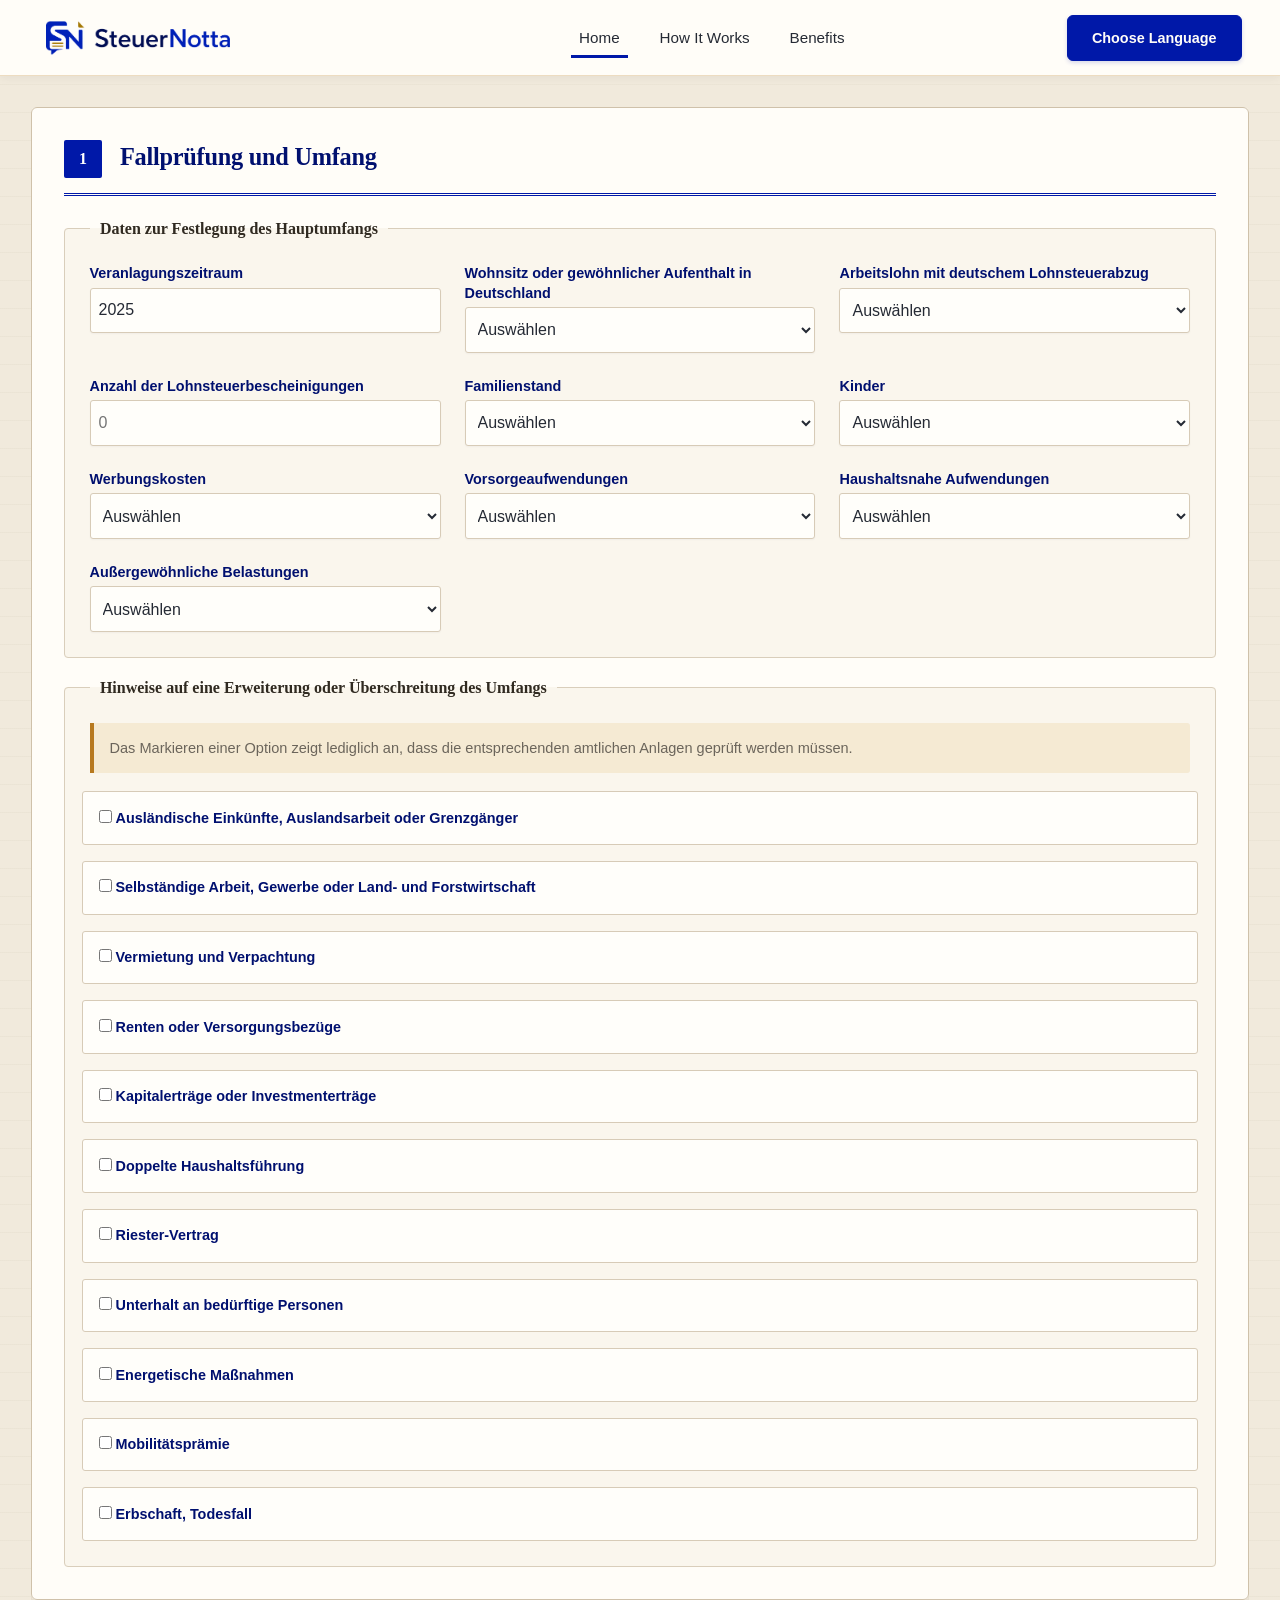
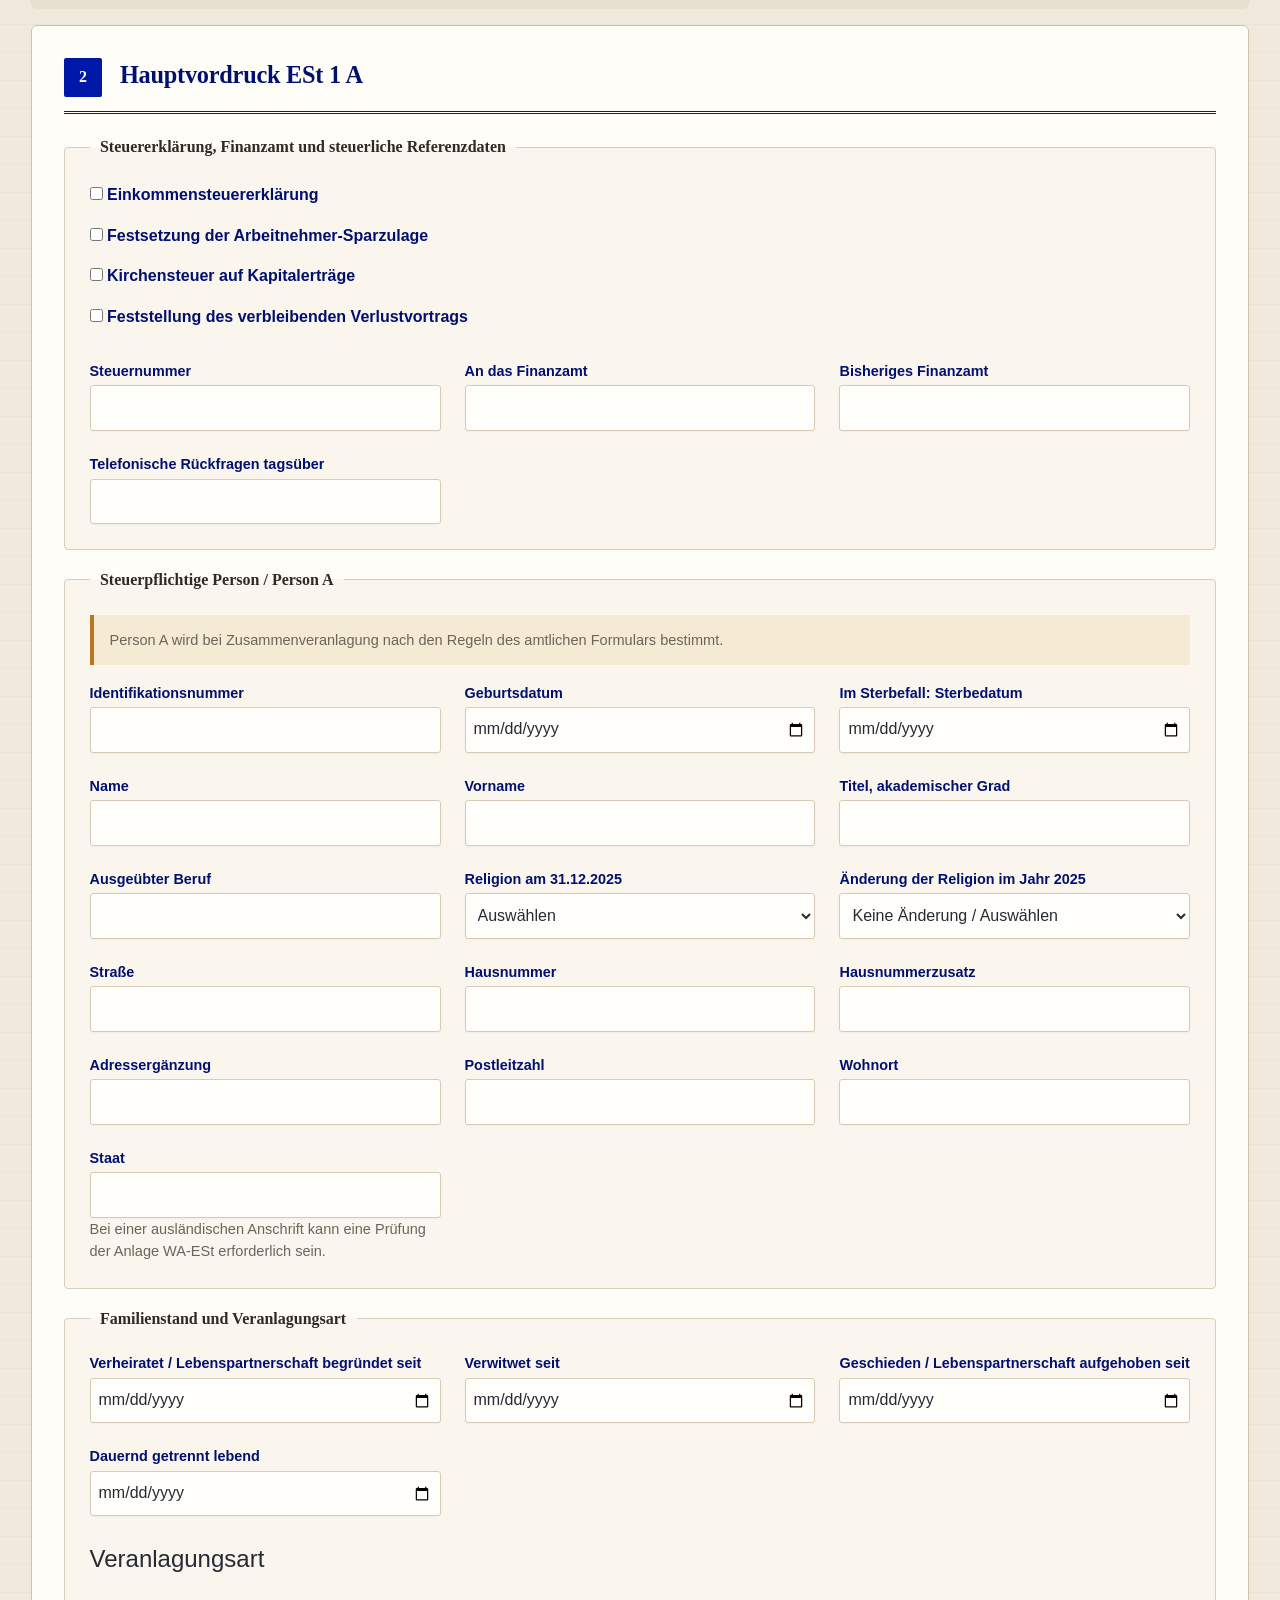
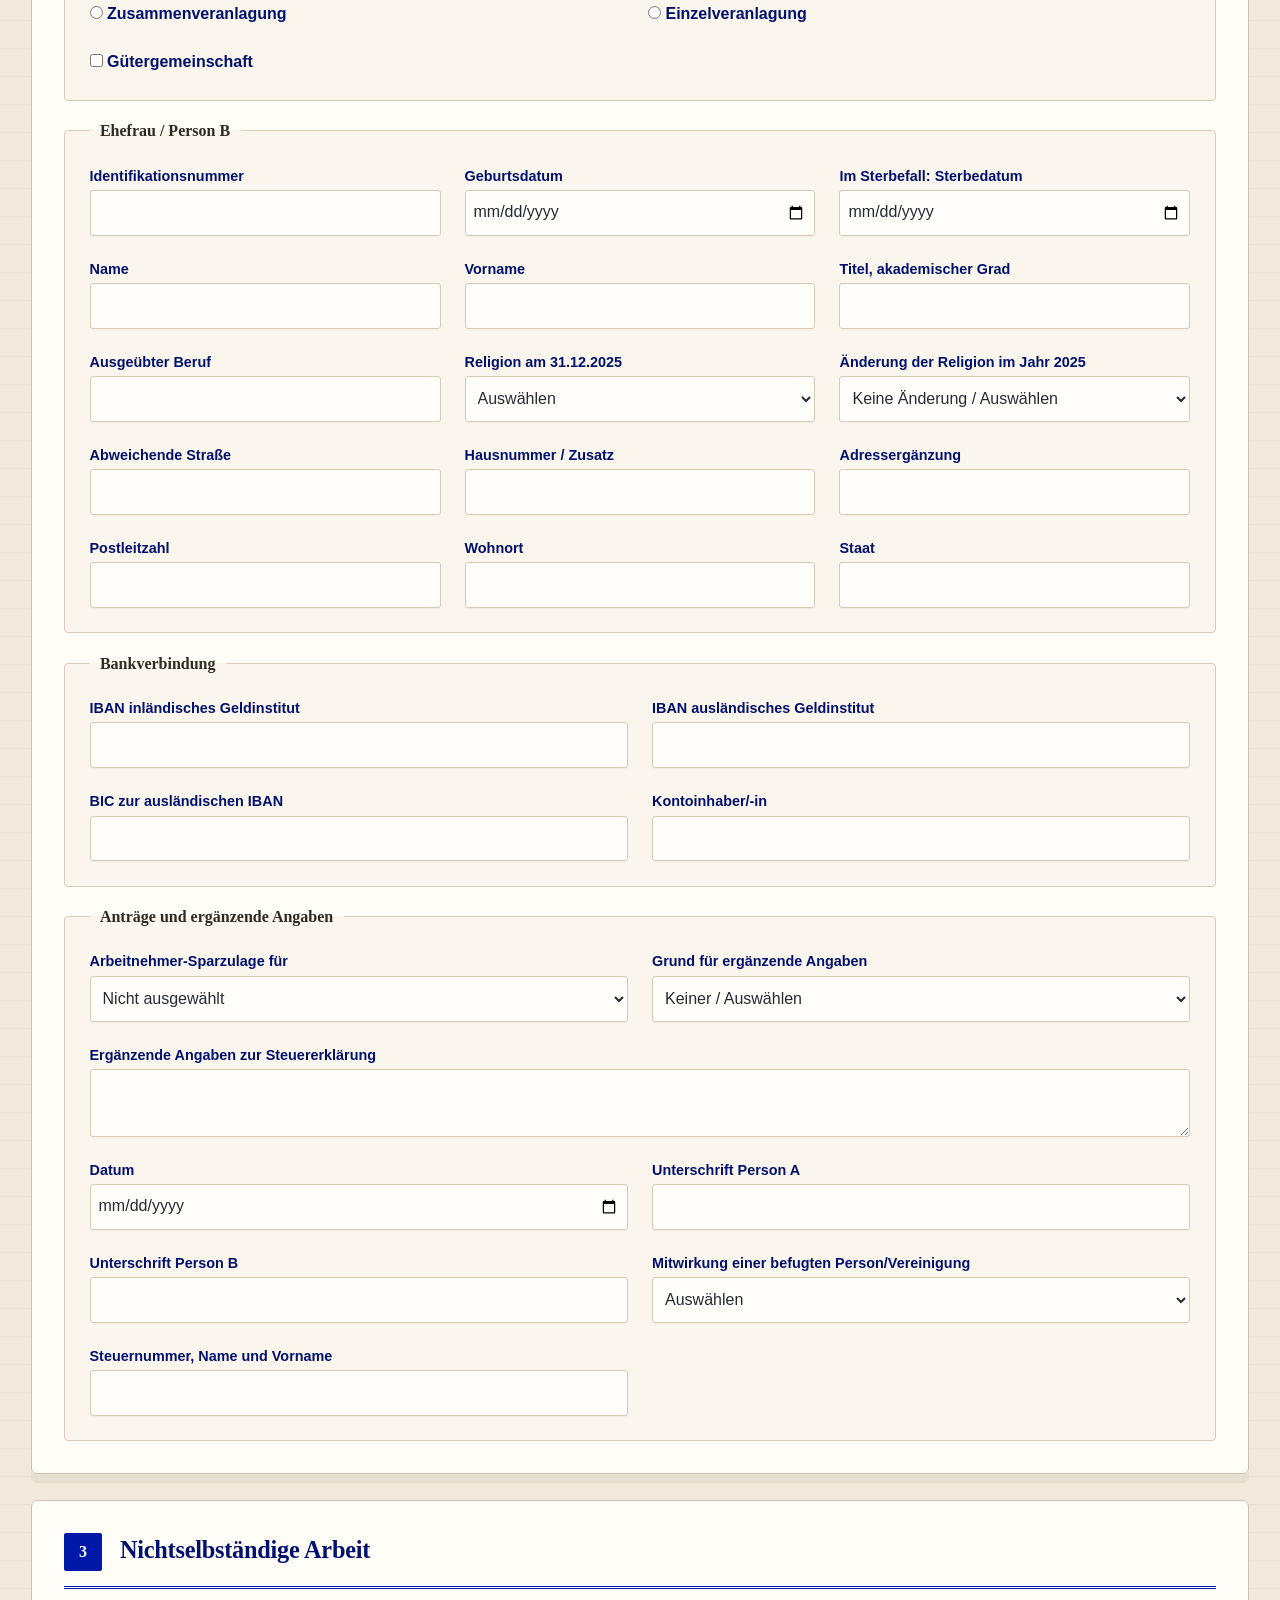
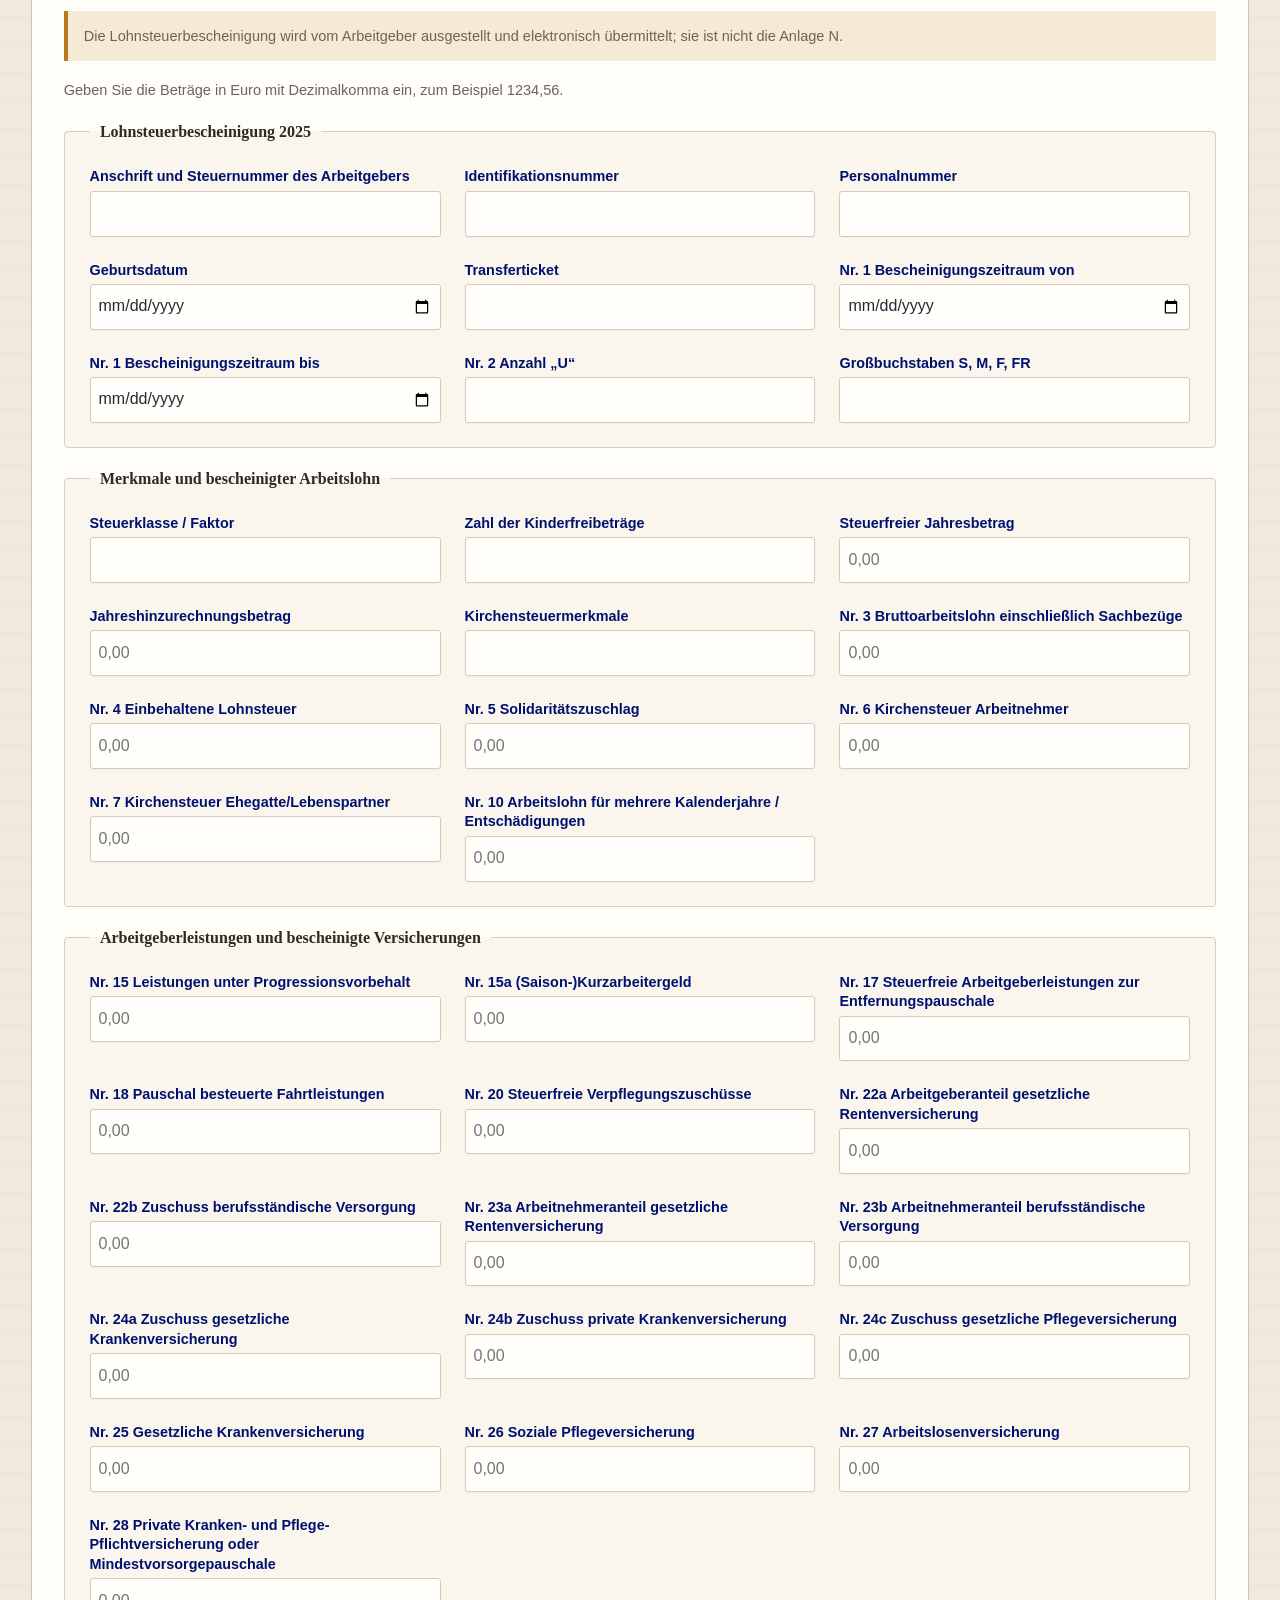
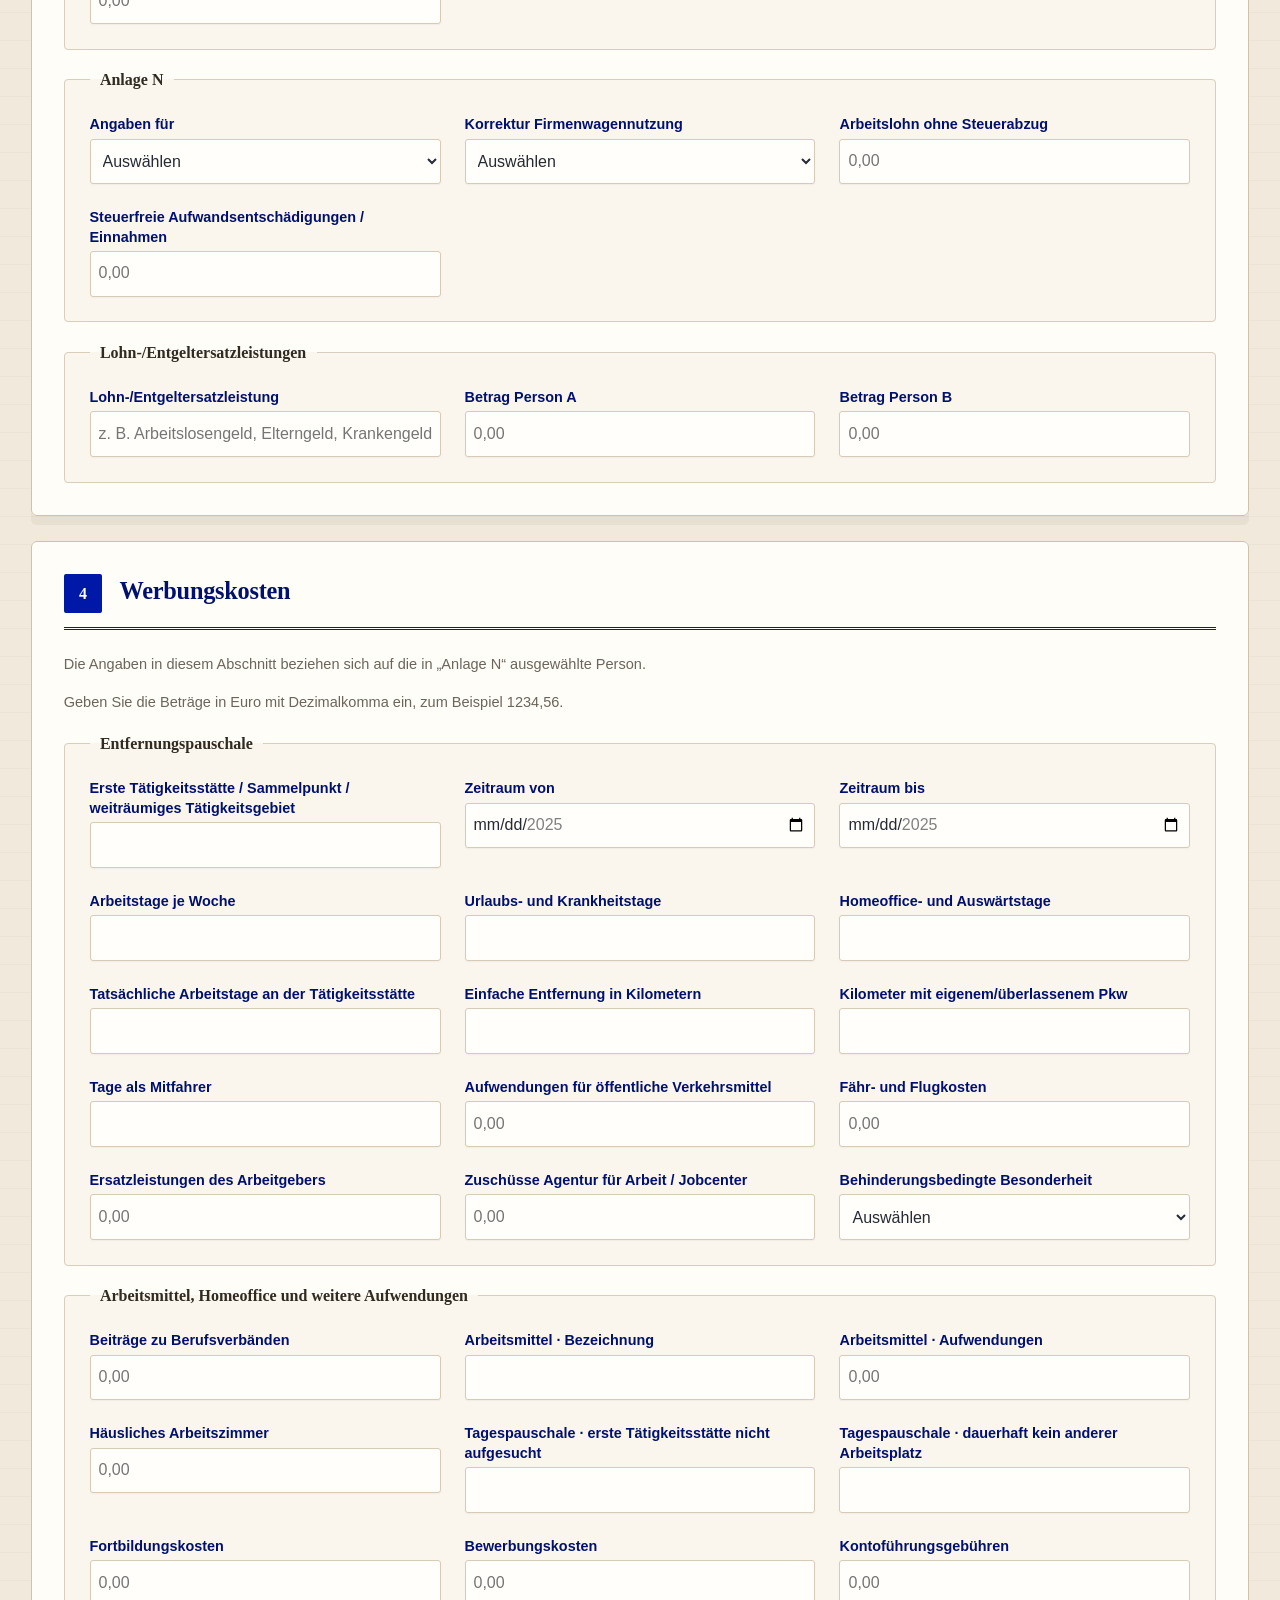
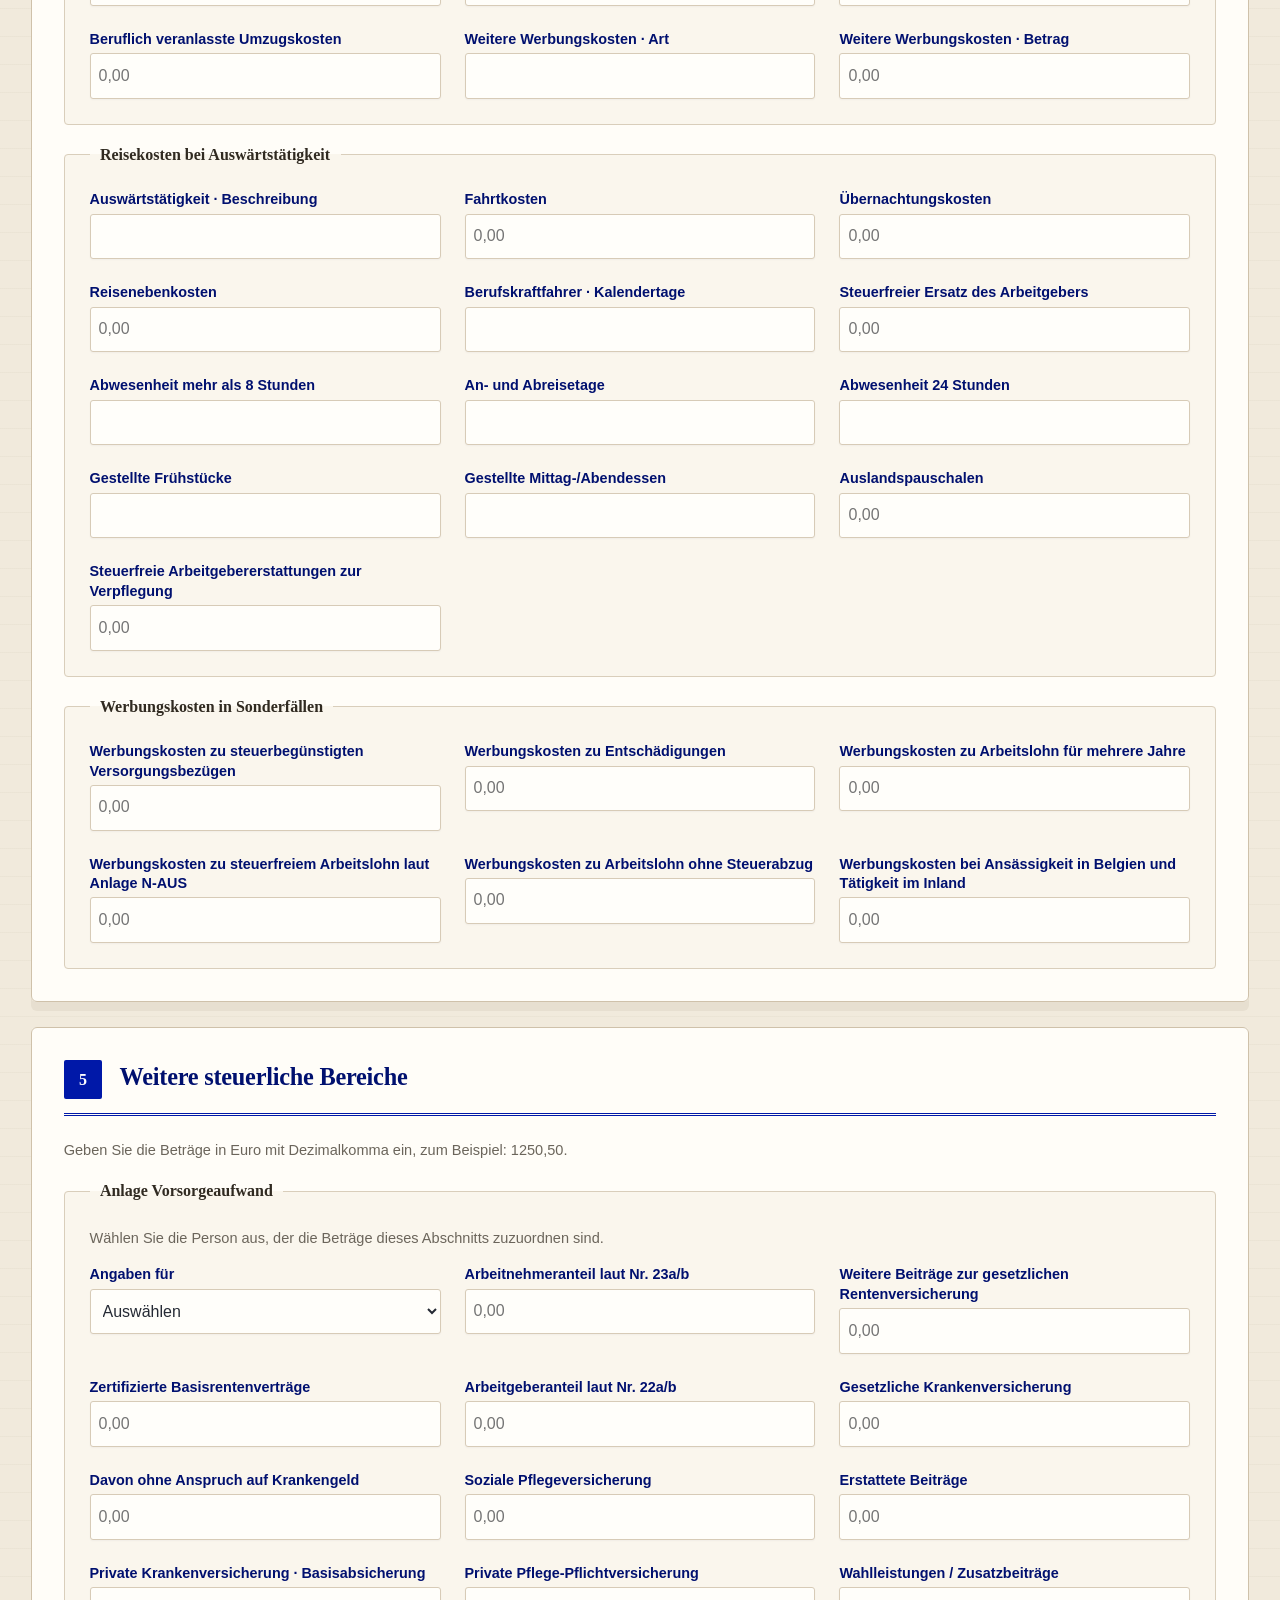
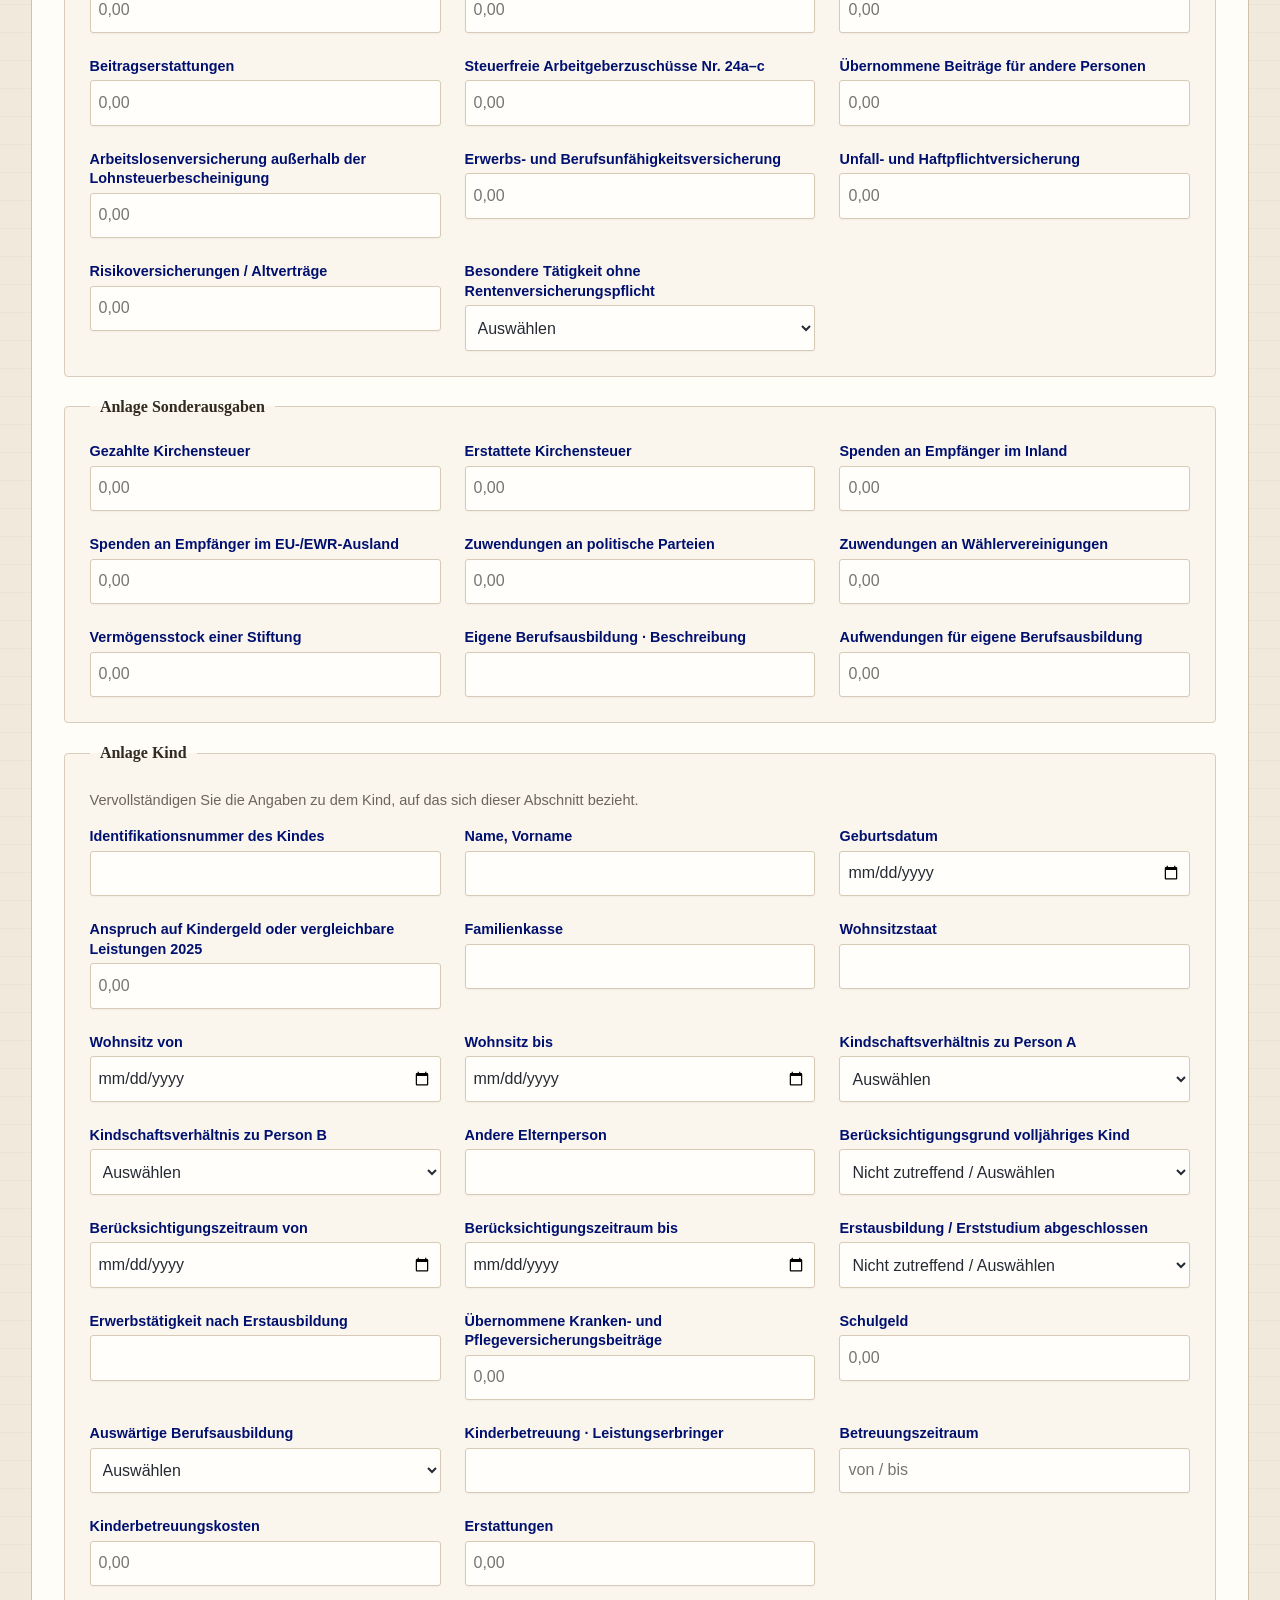
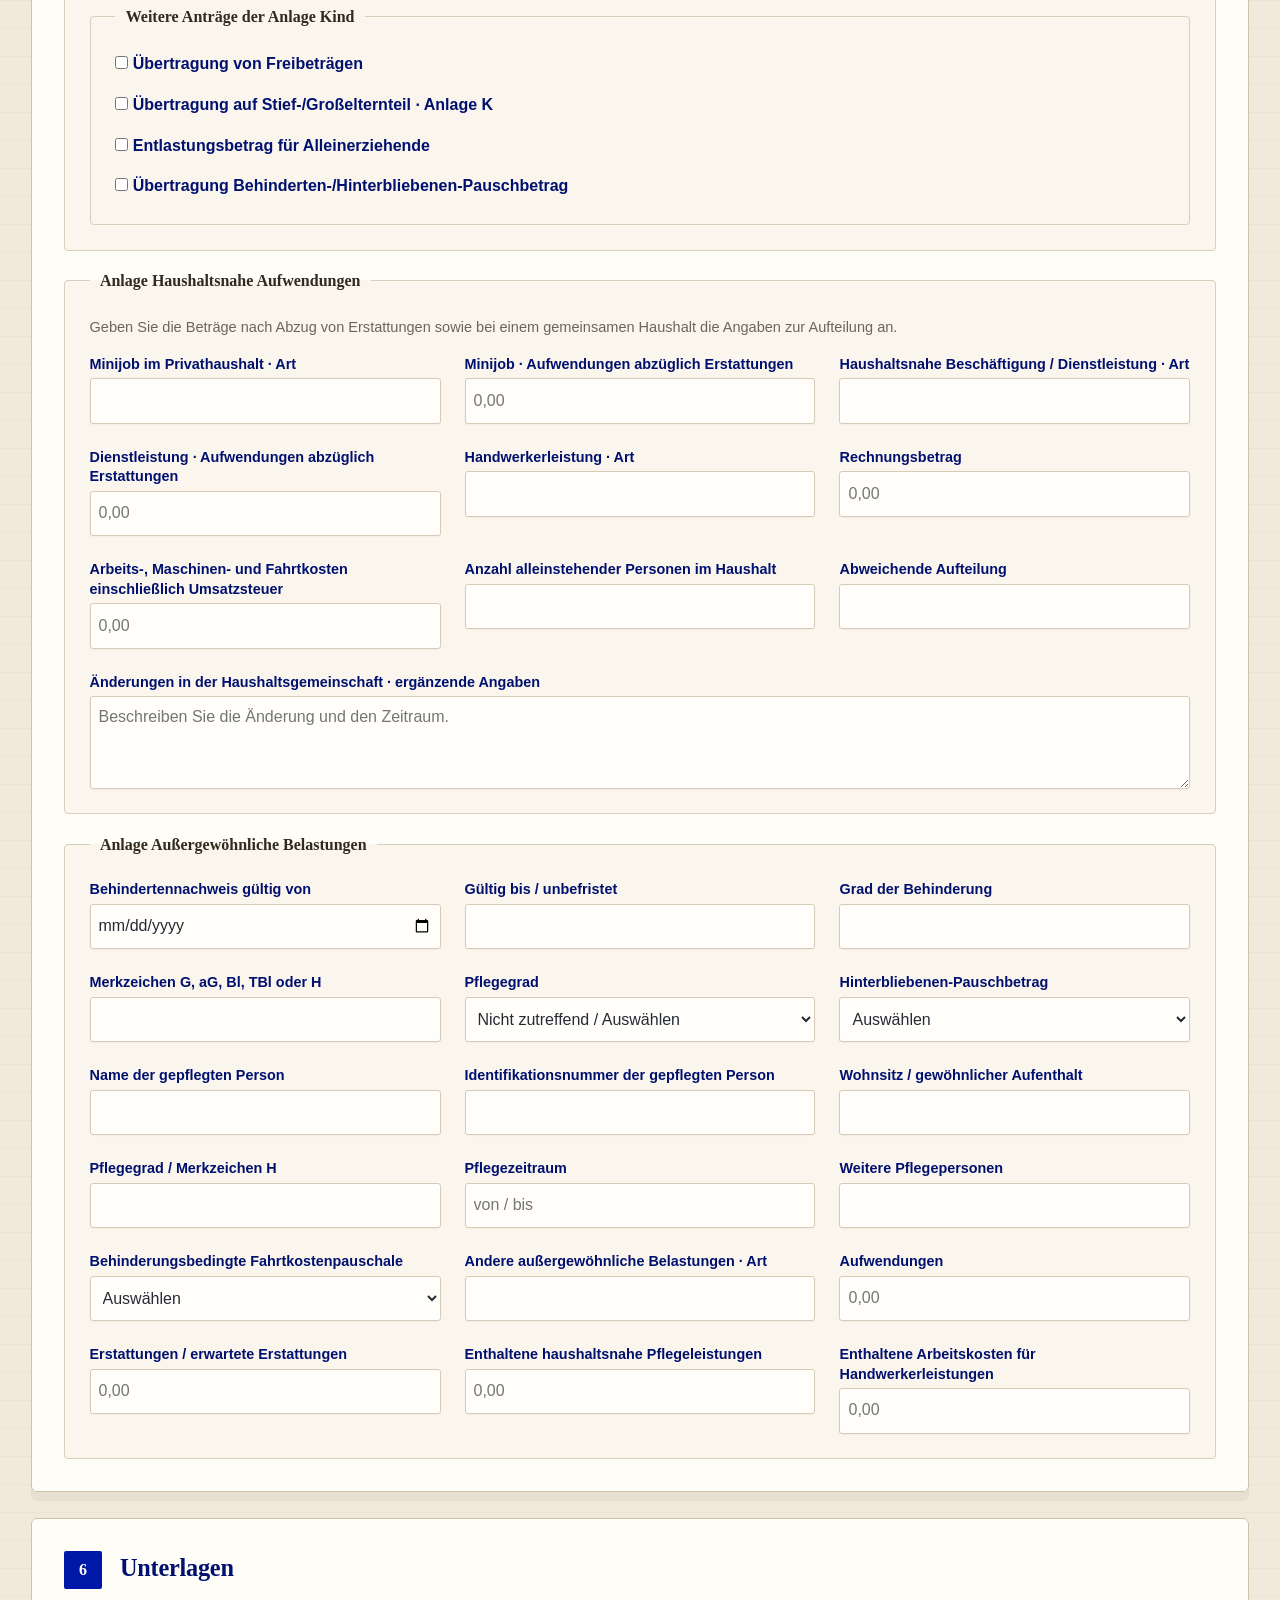
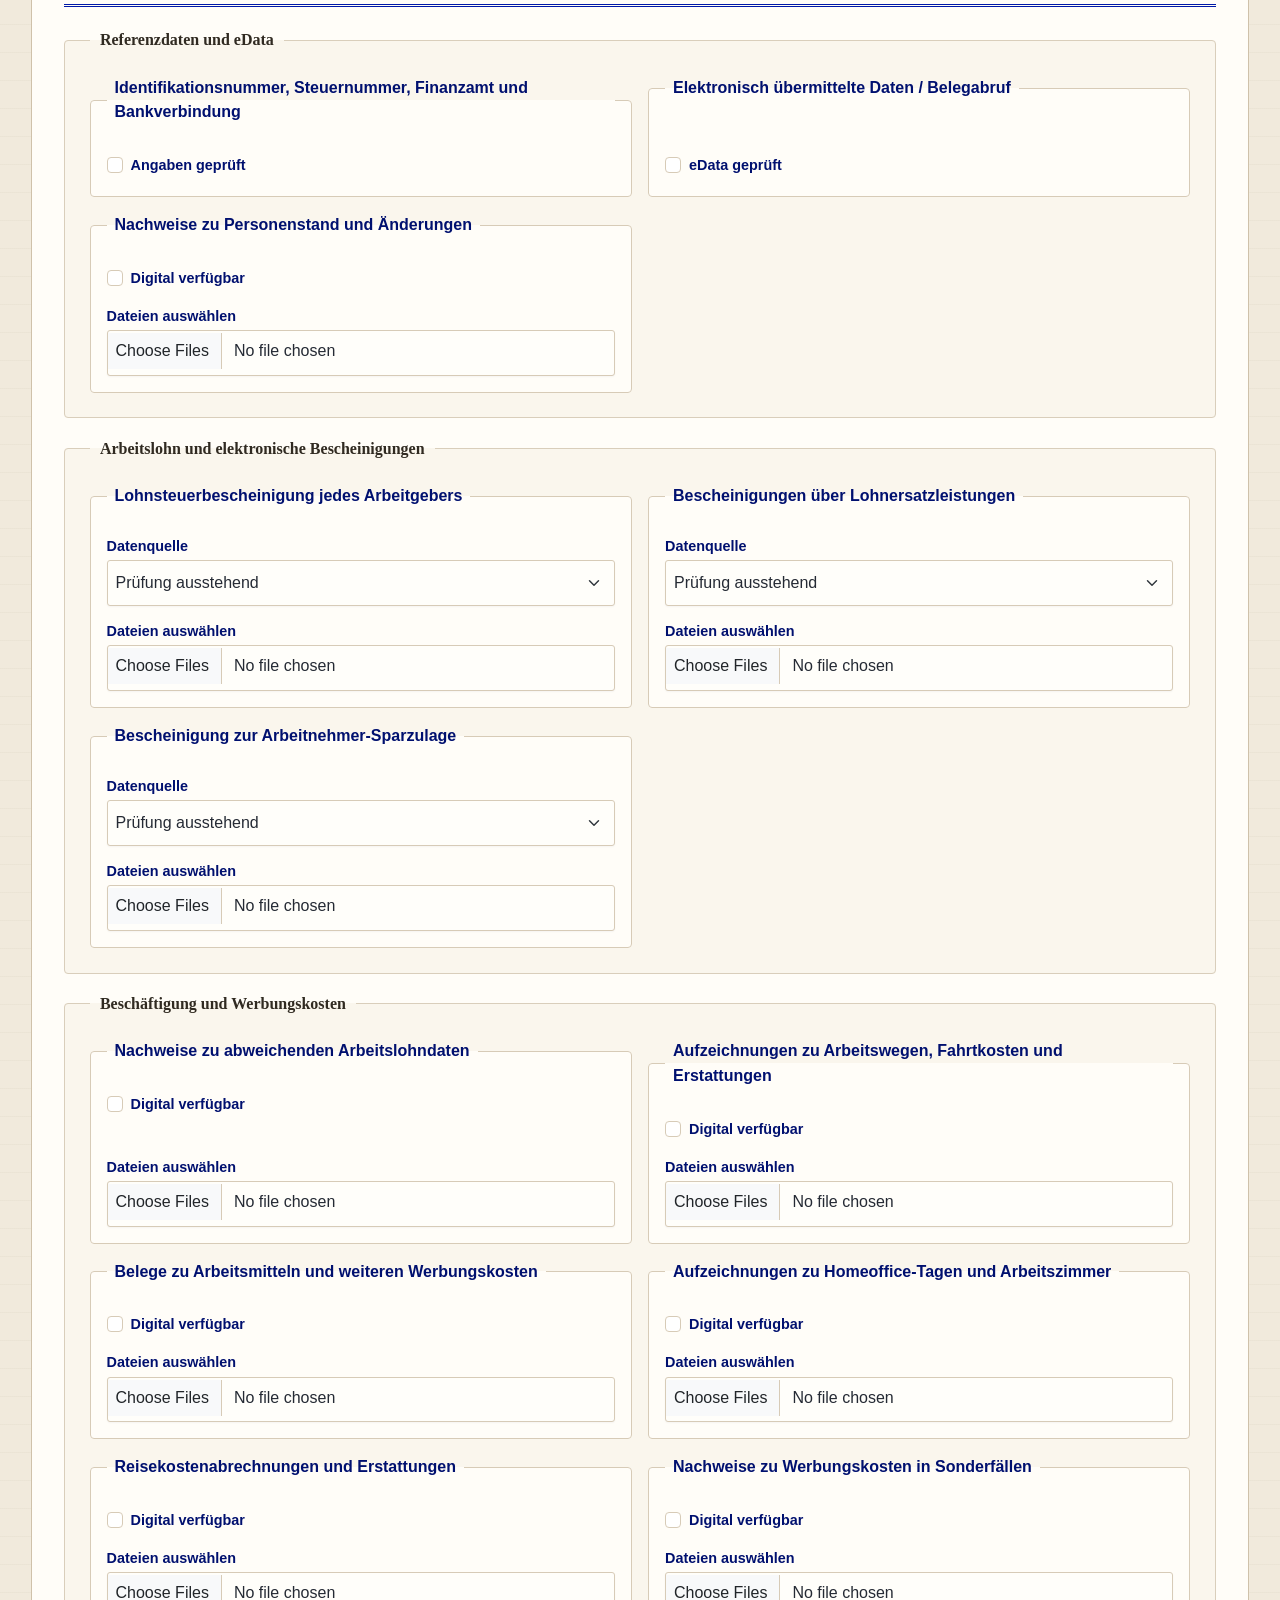
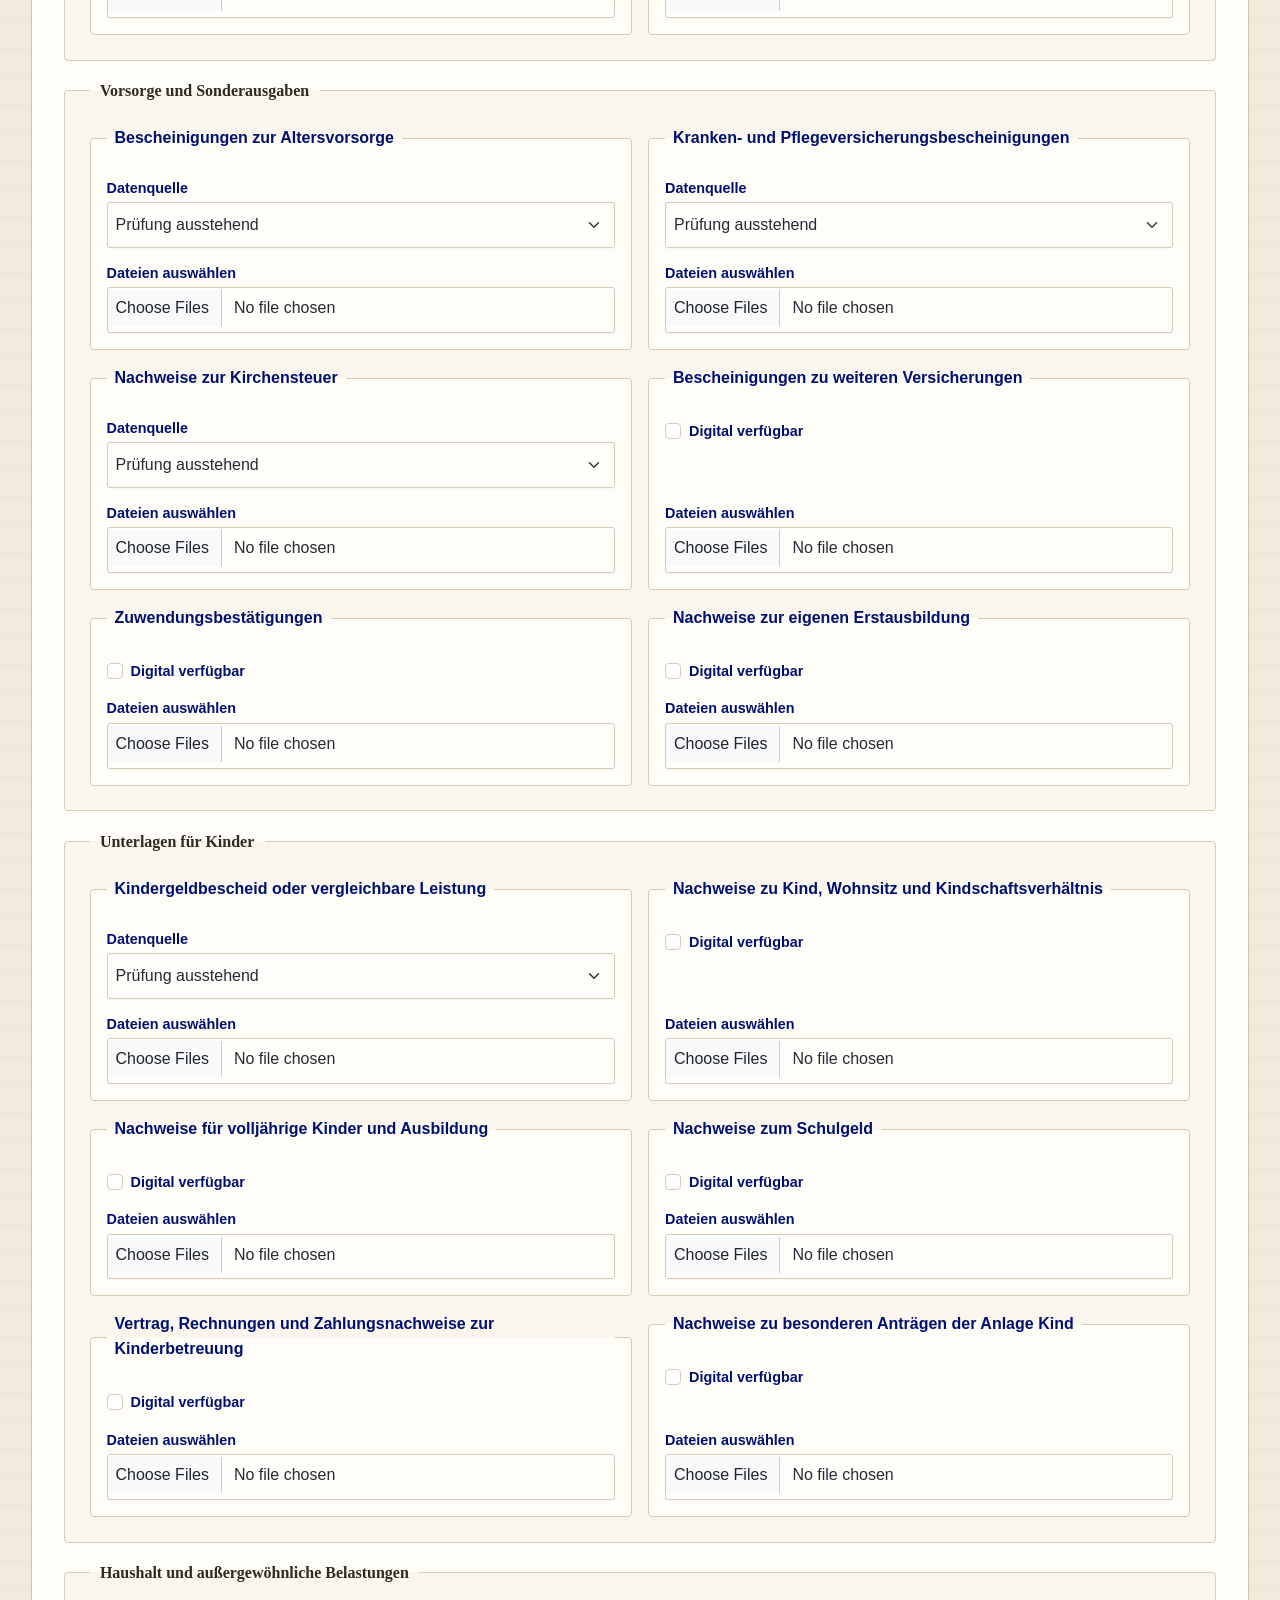
==== form-de-de.html @ ae604467 "Add German tax form in German, update German form link to correct file name" ====
<!doctype html>
<html lang="de">

<head>
    <meta charset="utf-8">
    <meta name="viewport" content="width=device-width,initial-scale=1">
    <title>SteuerNotta — Form-de/de</title>

    <!--Favicon-->
    <link rel="icon" type="image/png" sizes="32x32" href="assets/images/favicon-steuernotta-internal-white.ico">

    <!--Bootstrap CSS-->
    <link href="https://cdn.jsdelivr.net/npm/bootstrap@5.3.8/dist/css/bootstrap.min.css" rel="stylesheet"
        integrity="sha384-sRIl4kxILFvY47J16cr9ZwB07vP4J8+LH7qKQnuqkuIAvNWLzeN8tE5YBujZqJLB" crossorigin="anonymous">

    <!--CSS-->
    <link href="assets/css/styleform.css" rel="stylesheet">

</head>

<body>
    <main>
        <!-- =========================================================
   Navbar
   ========================================================= -->
        <nav id="navbar" class="navbar navbar-expand-lg fixed-top" data-bs-theme="dark">
            <div class="container">
                <a class="navbar-brand" href="index.html">
                    <img src="assets/images/steuernotta-navbar-logo-1000x250.webp" alt="Logo SteuerNotta" class="logo">
                </a>
                <button class="navbar-toggler" type="button" data-bs-toggle="collapse" data-bs-target="#navbarNav"
                    aria-controls="navbarNav" aria-expanded="false" aria-label="Toggle navigation">
                    <span class="navbar-toggler-icon"></span>
                </button>
                <div class="collapse navbar-collapse" id="navbarNav">
                    <ul class="navbar-nav ms-auto">
                        <li class="nav-item">
                            <a class="nav-link active" href="index.html">Home</a>
                        </li>
                        <li class="nav-item">
                            <a class="nav-link" href="index.html#how-it-works">How it works</a>
                        </li>
                        <li class="nav-item">
                            <a class="nav-link" href="index.html#benefits">Benefits</a>
                        </li>
                        <li class="nav-item">
                            <a href="index.html#languages" class="btn  ms-lg-3 custom-button-filled">Choose language</a>
                        </li>
                    </ul>
                </div>
            </div>
        </nav>

        <form id="fallprufung-form"
            aria-label="Fallprüfung, Hauptvordruck, Nichtselbständige Arbeit, Werbungskosten, weitere steuerliche Bereiche, Unterlagen und abschließende Prüfung">
            <fieldset class="form-section" data-field-group="FULL-SCOPE">
                <legend>
                    <strong>1</strong>
                    <span lang="de">Fallprüfung und Umfang</span></legend>


                <fieldset class="field-group" data-source-ref="ELSTER ESt 1 A 2025; Anlagenauswahl">
                    <legend>Daten zur Festlegung des Hauptumfangs</legend>

                    <div id="full-scope-grid" class="row g-4 align-items-stretch">
                        <div class="field col-12 col-md-6 col-lg-4 d-flex flex-column">
                            <label for="full-scope-year">
                                <span class="textde">Veranlagungszeitraum</span>
                                <span class="textes"></span>
                            </label>
                            <input id="full-scope-year" name="full_scope_year" type="text" value="2025" readonly>
                        </div>

                        <div class="field col-12 col-md-6 col-lg-4 d-flex flex-column">
                            <label for="full-scope-residence">
                                <span class="textde">Wohnsitz oder gewöhnlicher Aufenthalt in Deutschland</span>
                                <span class="textes"></span>
                            </label>
                            <select id="full-scope-residence" name="full_scope_residence">
                                <option value="">Auswählen</option>
                                <option value="yes">Ja</option>
                                <option value="partial">Teilweise</option>
                                <option value="no">Nein</option>
                                <option value="unclear">Unklar</option>
                            </select>
                        </div>

                        <div class="field col-12 col-md-6 col-lg-4 d-flex flex-column">
                            <label for="full-scope-german-wages">
                                <span class="textde">Arbeitslohn mit deutschem Lohnsteuerabzug</span>
                                <span class="textes"></span>
                            </label>
                            <select id="full-scope-german-wages" name="full_scope_german_wages">
                                <option value="">Auswählen</option>
                                <option value="yes">Ja</option>
                                <option value="no">Nein</option>
                                <option value="unclear">Unklar</option>
                            </select>
                        </div>

                        <div class="field col-12 col-md-6 col-lg-4 d-flex flex-column">
                            <label for="full-scope-certificates">
                                <span class="textde">Anzahl der Lohnsteuerbescheinigungen</span>
                                <span class="textes"></span>
                            </label>
                            <input id="full-scope-certificates" name="full_scope_certificates" type="number"
                                inputmode="numeric" min="0" placeholder="0">
                        </div>

                        <div class="field col-12 col-md-6 col-lg-4 d-flex flex-column">
                            <label for="full-scope-marital">
                                <span class="textde">Familienstand</span>
                                <span class="textes"></span>
                            </label>
                            <select id="full-scope-marital" name="full_scope_marital">
                                <option value="">Auswählen</option>
                                <option value="single">Ledig</option>
                                <option value="married">Verheiratet</option>
                                <option value="partnership">Lebenspartnerschaft</option>
                                <option value="separated">Getrennt</option>
                                <option value="divorced">Geschieden</option>
                                <option value="widowed">Verwitwet</option>
                            </select>
                        </div>

                        <div class="field col-12 col-md-6 col-lg-4 d-flex flex-column">
                            <label for="full-scope-children">
                                <span class="textde">Kinder</span>
                                <span class="textes"></span>
                            </label>
                            <select id="full-scope-children" name="full_scope_children">
                                <option value="">Auswählen</option>
                                <option value="yes">Ja</option>
                                <option value="no">Nein</option>
                                <option value="unclear">Unklar</option>
                            </select>
                        </div>

                        <div class="field col-12 col-md-6 col-lg-4 d-flex flex-column">
                            <label for="full-scope-work-expenses">
                                <span class="textde">Werbungskosten</span> 
                                <span class="textes"></span>
                            </label>
                            <select id="full-scope-work-expenses" name="full_scope_work_expenses">
                                <option value="">Auswählen</option>
                                <option value="yes">Ja</option>
                                <option value="no">Nein</option>
                                <option value="unclear">Unklar</option>
                            </select>
                        </div>

                        <div class="field col-12 col-md-6 col-lg-4 d-flex flex-column">
                            <label for="full-scope-insurance">
                                <span class="textde">Vorsorgeaufwendungen</span> 
                                <span class="textes"></span>
                            </label>
                            <select id="full-scope-insurance" name="full_scope_insurance">
                                <option value="">Auswählen</option>
                                <option value="yes">Ja</option>
                                <option value="edata">Nur eDaten</option>
                                <option value="no">Nein</option>
                                <option value="unclear">Unklar</option>
                            </select>
                        </div>

                        <div class="field col-12 col-md-6 col-lg-4 d-flex flex-column">
                            <label for="full-scope-household">
                                <span class="textde">Haushaltsnahe Aufwendungen</span> 
                                <span class="textes"></span>
                            </label>
                            <select id="full-scope-household" name="full_scope_household">
                                <option value="">Auswählen</option>
                                <option value="yes">Ja</option>
                                <option value="no">Nein</option>
                                <option value="unclear">Unklar</option>
                            </select>
                        </div>

                        <div class="field col-12 col-md-6 col-lg-4 d-flex flex-column">
                            <label for="full-scope-extraordinary">
                                <span class="textde">Außergewöhnliche Belastungen</span> 
                                <span class="textes"></span>
                            </label>
                            <select id="full-scope-extraordinary" name="full_scope_extraordinary">
                                <option value="">Auswählen</option>
                                <option value="yes">Ja</option>
                                <option value="no">Nein</option>
                                <option value="unclear">Unklar</option>
                            </select>
                        </div>
                    </div>
                </fieldset>

                <fieldset class="field-group" data-source-ref="ELSTER 2025 Anlagenauswahl">
                    <legend>Hinweise auf eine Erweiterung oder Überschreitung des Umfangs</legend>

                    <p class="field-group__intro">Das Markieren einer Option zeigt lediglich an, dass die entsprechenden amtlichen Anlagen geprüft werden müssen.</p>

                    <div id="out-scope-grid" class="row g-3 align-items-stretch">
                        <label class="col-12">
                            <input type="checkbox" name="out_scope[]" value="cross_border">
                            <span class="textde">Ausländische Einkünfte, Auslandsarbeit oder Grenzgänger</span>
                            <span class="textes"></span>
                        </label>

                        <label class="col-12">
                            <input type="checkbox" name="out_scope[]" value="self_employed">
                            <span class="textde">Selbständige Arbeit, Gewerbe oder Land- und
                                Forstwirtschaft</span>
                            <span class="textes"></span>
                        </label>

                        <label class="col-12">
                            <input type="checkbox" name="out_scope[]" value="rental">
                            <span class="textde">Vermietung und Verpachtung</span>
                            <span class="textes"></span>
                        </label>

                        <label class="col-12">
                            <input type="checkbox" name="out_scope[]" value="pension">
                            <span class="textde">Renten oder Versorgungsbezüge</span>
                            <span class="textes"></span>
                        </label>


                        <label class="col-12">
                            <input type="checkbox" name="out_scope[]" value="capital">
                            <span class="textde">Kapitalerträge oder Investmenterträge</span>
                            <span class="textes"></span>
                        </label>

                        <label class="col-12">
                            <input type="checkbox" name="out_scope[]" value="double_household">
                            <span class="textde">Doppelte Haushaltsführung</span>
                            <span class="textes"></span>
                        </label>

                        <label class="col-12">
                            <input type="checkbox" name="out_scope[]" value="riester">
                            <span class="textde">Riester-Vertrag</span>
                            <span class="textes"></span>
                        </label>

                        <label class="col-12">
                            <input type="checkbox" name="out_scope[]" value="support">
                            <span class="textde">Unterhalt an bedürftige Personen</span>
                            <span class="textes"></span>
                        </label>

                        <label class="col-12">
                            <input type="checkbox" name="out_scope[]" value="energy">
                            <span class="textde">Energetische Maßnahmen</span>
                            <span class="textes"></span>
                        </label>

                        <label class="col-12">
                            <input type="checkbox" name="out_scope[]" value="mobility">
                            <span class="textde">Mobilitätsprämie</span>
                            <span class="textes"></span>
                        </label>

                        <label class="col-12">
                            <input type="checkbox" name="out_scope[]" value="special">
                            <span class="textde">Erbschaft, Todesfall</span>
                            <span class="textes"></span>
                        </label>


                    </div>
                </fieldset>

            </fieldset>

            <!-- ================================================================
                 2. HAUPTVORDRUCK ESt 1 A
                 Campos generales, personas A/B, banco y datos complementarios.
                 ================================================================ -->
            <fieldset class="form-section" data-field-group="FULL-MAIN">
                <legend>
                    <strong>2</strong>
                    <span lang="de">Hauptvordruck ESt 1 A</span></legend>


                <!-- Tipo de declaración y oficina fiscal, ESt 1 A líneas 1–7. -->
                <fieldset class="field-group" data-source-ref="ESt 1 A 2025 Zeilen 1-7">
                    <legend>Steuererklärung, Finanzamt und steuerliche Referenzdaten</legend>

                    <div id="main-declaration-options" class="row g-3 align-items-stretch">
                        <label class="col-12" for="full-main-income-return">
                            <input id="full-main-income-return" name="full_main_declaration_types[]"
                                value="income_tax_return" type="checkbox">
                            <span class="textde">Einkommensteuererklärung</span>
                            <span class="textes"></span>
                        </label>

                        <label class="col-12" for="full-main-savings-allowance">
                            <input id="full-main-savings-allowance" name="full_main_declaration_types[]"
                                value="employee_savings_allowance" type="checkbox">
                            <span class="textde">Festsetzung der Arbeitnehmer-Sparzulage</span>
                            <span class="textes"></span>
                        </label>

                        <label class="col-12" for="full-main-church-capital">
                            <input id="full-main-church-capital" name="full_main_declaration_types[]"
                                value="church_tax_capital_income" type="checkbox">
                            <span class="textde">Kirchensteuer auf Kapitalerträge</span>
                            <span class="textes"></span>
                        </label>

                        <label class="col-12" for="full-main-loss-carry">
                            <input id="full-main-loss-carry" name="full_main_declaration_types[]"
                                value="remaining_loss_carryforward" type="checkbox">
                            <span class="textde">Feststellung des verbleibenden Verlustvortrags</span>
                            <span class="textes"></span>
                        </label>
                    </div>

                    <div id="main-reference-grid" class="row g-4 align-items-stretch mt-2">
                        <div class="field col-12 col-md-6 col-lg-4 d-flex flex-column">
                            <label for="full-main-tax-number">
                                <span class="textde">Steuernummer</span>
                                <span class="textes"></span>
                            </label>
                            <input id="full-main-tax-number" name="full_main_tax_number" type="text" autocomplete="off">
                        </div>

                        <div class="field col-12 col-md-6 col-lg-4 d-flex flex-column">
                            <label for="full-main-tax-office">
                                <span class="textde">An das Finanzamt</span>
                                <span class="textes"></span>
                            </label>
                            <input id="full-main-tax-office" name="full_main_tax_office" type="text" autocomplete="off">
                        </div>

                        <div class="field col-12 col-md-6 col-lg-4 d-flex flex-column">
                            <label for="full-main-previous-office">
                                <span class="textde">Bisheriges Finanzamt</span>
                                <span class="textes"></span>
                            </label>
                            <input id="full-main-previous-office" name="full_main_previous_office" type="text"
                                autocomplete="off">
                        </div>

                        <div class="field col-12 col-md-6 col-lg-4 d-flex flex-column">
                            <label for="full-main-phone">
                                <span class="textde">Telefonische Rückfragen tagsüber</span>
                                <span class="textes"></span>
                            </label>
                            <input id="full-main-phone" name="full_main_phone" type="tel" autocomplete="off">
                        </div>
                    </div>
                </fieldset>

                <!-- Datos oficiales de la persona A, ESt 1 A líneas 8–17. -->
                <fieldset class="field-group" data-source-ref="ESt 1 A 2025 Zeilen 8-17">
                    <legend>
                        <span lang="de">Steuerpflichtige Person / Person A</span></legend>

                    <div class="field-group__intro">
                        <p>Person A wird bei Zusammenveranlagung nach den Regeln des amtlichen Formulars bestimmt.</p>
                    </div>

                    <div id="person-a-grid" class="row g-4 align-items-stretch">
                        <div class="field col-12 col-md-6 col-lg-4 d-flex flex-column">
                            <label for="full-a-id">
                                <span class="textde">Identifikationsnummer</span>
                                <span class="textes"></span>
                            </label>
                            <input id="full-a-id" name="full_a_id" type="text" inputmode="numeric" autocomplete="off">
                        </div>

                        <div class="field col-12 col-md-6 col-lg-4 d-flex flex-column">
                            <label for="full-a-birth">
                                <span class="textde">Geburtsdatum</span>
                                <span class="textes"></span>
                            </label>
                            <input id="full-a-birth" name="full_a_birth" type="date" autocomplete="off">
                        </div>

                        <div class="field col-12 col-md-6 col-lg-4 d-flex flex-column">
                            <label for="full-a-death">
                                <span class="textde">Im Sterbefall: Sterbedatum</span>
                                <span class="textes"></span>
                            </label>
                            <input id="full-a-death" name="full_a_death" type="date" autocomplete="off">
                        </div>

                        <div class="field col-12 col-md-6 col-lg-4 d-flex flex-column">
                            <label for="full-a-last-name">
                                <span class="textde">Name</span>
                                <span class="textes"></span>
                            </label>
                            <input id="full-a-last-name" name="full_a_last_name" type="text" autocomplete="off">
                        </div>

                        <div class="field col-12 col-md-6 col-lg-4 d-flex flex-column">
                            <label for="full-a-first-name">
                                <span class="textde">Vorname</span>
                                <span class="textes"></span>
                            </label>
                            <input id="full-a-first-name" name="full_a_first_name" type="text" autocomplete="off">
                        </div>

                        <div class="field col-12 col-md-6 col-lg-4 d-flex flex-column">
                            <label for="full-a-title">
                                <span class="textde">Titel, akademischer Grad</span>
                                <span class="textes"></span>
                            </label>
                            <input id="full-a-title" name="full_a_title" type="text" autocomplete="off">
                        </div>

                        <div class="field col-12 col-md-6 col-lg-4 d-flex flex-column">
                            <label for="full-a-job">
                                <span class="textde">Ausgeübter Beruf</span>
                                <span class="textes"></span>
                            </label>
                            <input id="full-a-job" name="full_a_job" type="text" autocomplete="off">
                        </div>

                        <div class="field col-12 col-md-6 col-lg-4 d-flex flex-column">
                            <label for="full-a-religion">
                                <span class="textde">Religion am 31.12.2025</span>
                                <span class="textes"></span>
                            </label>
                            <select id="full-a-religion" name="full_a_religion">
                                <option value="">Auswählen</option>
                                <option value="ev">EV</option>
                                <option value="rk">RK</option>
                                <option value="vd">VD / nicht kirchensteuerpflichtig</option>
                                <option value="other">Sonstige</option>
                            </select>
                        </div>

                        <div class="field col-12 col-md-6 col-lg-4 d-flex flex-column">
                            <label for="full-a-religion-change">
                                <span class="textde">Änderung der Religion im Jahr 2025</span>
                                <span class="textes"></span>
                            </label>
                            <select id="full-a-religion-change" name="full_a_religion_change">
                                <option value="">Keine Änderung / Auswählen</option>
                                <option value="exit">Austritt</option>
                                <option value="change">Wechsel</option>
                                <option value="entry">Eintritt</option>
                            </select>
                        </div>

                        <div class="field col-12 col-md-6 col-lg-4 d-flex flex-column">
                            <label for="full-a-street">
                                <span class="textde">Straße</span>
                                <span class="textes"></span>
                            </label>
                            <input id="full-a-street" name="full_a_street" type="text" autocomplete="off">
                        </div>

                        <div class="field col-12 col-md-6 col-lg-4 d-flex flex-column">
                            <label for="full-a-house">
                                <span class="textde">Hausnummer</span>
                                <span class="textes"></span>
                            </label>
                            <input id="full-a-house" name="full_a_house" type="text" autocomplete="off">
                        </div>

                        <div class="field col-12 col-md-6 col-lg-4 d-flex flex-column">
                            <label for="full-a-house-extra">
                                <span class="textde">Hausnummerzusatz</span>
                                <span class="textes"></span>
                            </label>
                            <input id="full-a-house-extra" name="full_a_house_extra" type="text" autocomplete="off">
                        </div>

                        <div class="field col-12 col-md-6 col-lg-4 d-flex flex-column">
                            <label for="full-a-address-extra">
                                <span class="textde">Adressergänzung</span>
                                <span class="textes"></span>
                            </label>
                            <input id="full-a-address-extra" name="full_a_address_extra" type="text" autocomplete="off">
                        </div>

                        <div class="field col-12 col-md-6 col-lg-4 d-flex flex-column">
                            <label for="full-a-postcode">
                                <span class="textde">Postleitzahl</span>
                                <span class="textes"></span>
                            </label>
                            <input id="full-a-postcode" name="full_a_postcode" type="text" autocomplete="off">
                        </div>

                        <div class="field col-12 col-md-6 col-lg-4 d-flex flex-column">
                            <label for="full-a-city">
                                <span class="textde">Wohnort</span>
                                <span class="textes"></span>
                            </label>
                            <input id="full-a-city" name="full_a_city" type="text" autocomplete="off">
                        </div>

                        <div class="field col-12 col-md-6 col-lg-4 d-flex flex-column">
                            <label for="full-a-country">
                                <span class="textde">Staat</span>
                                <span class="textes"></span>
                            </label>
                            <input id="full-a-country" name="full_a_country" type="text" autocomplete="off"
                                aria-describedby="full-a-country-note">
                            <p id="full-a-country-note" class="field-note">Bei einer ausländischen Anschrift kann eine Prüfung der Anlage WA-ESt erforderlich sein.</p>
                        </div>
                    </div>
                </fieldset>

                <!-- Estado civil y tipo de evaluación, ESt 1 A líneas 18–19. -->
                <fieldset class="field-group" data-source-ref="ESt 1 A 2025 Zeilen 18-19">
                    <legend>Familienstand und <span lang="de">Veranlagungsart</span></legend>

                    <div id="marital-assessment-grid" class="row g-4 align-items-stretch">
                        <div class="field col-12 col-md-6 col-lg-4 d-flex flex-column">
                            <label for="full-married-since">
                                <span class="textde">Verheiratet / Lebenspartnerschaft begründet seit</span>
                                <span class="textes"></span>
                            </label>
                            <input id="full-married-since" name="full_married_since" type="date" autocomplete="off">
                        </div>

                        <div class="field col-12 col-md-6 col-lg-4 d-flex flex-column">
                            <label for="full-widowed-since">
                                <span class="textde">Verwitwet seit</span>
                                <span class="textes"></span>
                            </label>
                            <input id="full-widowed-since" name="full_widowed_since" type="date" autocomplete="off">
                        </div>

                        <div class="field col-12 col-md-6 col-lg-4 d-flex flex-column">
                            <label for="full-divorced-since">
                                <span class="textde">Geschieden / Lebenspartnerschaft aufgehoben seit</span>
                                <span class="textes"></span>
                            </label>
                            <input id="full-divorced-since" name="full_divorced_since" type="date" autocomplete="off">
                        </div>

                        <div class="field col-12 col-md-6 col-lg-4 d-flex flex-column">
                            <label for="full-separated-since">
                                <span class="textde">Dauernd getrennt lebend</span>
                                <span class="textes"></span>
                            </label>
                            <input id="full-separated-since" name="full_separated_since" type="date" autocomplete="off">
                        </div>

                        <fieldset class="col-12">
                            <legend>
                                <span lang="de">Veranlagungsart</span></legend>

                            <div id="assessment-options" class="row g-3 align-items-stretch">
                                <label class="col-12 col-md-6" for="full-assessment-joint">
                                    <input id="full-assessment-joint" name="full_assessment" value="joint" type="radio">
                                    <span class="textde">Zusammenveranlagung</span>
                                    <span class="textes"></span>
                                </label>

                                <label class="col-12 col-md-6" for="full-assessment-separate">
                                    <input id="full-assessment-separate" name="full_assessment" value="individual"
                                        type="radio">
                                    <span class="textde">Einzelveranlagung</span>
                                    <span class="textes"></span>
                                </label>
                            </div>
                        </fieldset>

                        <label class="col-12" for="full-property-community">
                            <input id="full-property-community" name="full_property_community" value="yes"
                                type="checkbox">
                            <span class="textde">Gütergemeinschaft</span>
                            <span class="textes"></span>
                        </label>
                    </div>
                </fieldset>

                <!-- Persona B y dirección diferente, ESt 1 A líneas 20–29. -->
                <fieldset class="field-group" data-source-ref="ESt 1 A 2025 Zeilen 20-29">
                    <legend><span lang="de">Ehefrau / Person B</span></legend>

                    <div id="person-b-grid" class="row g-4 align-items-stretch">
                        <div class="field col-12 col-md-6 col-lg-4 d-flex flex-column">
                            <label for="full-b-id">
                                <span class="textde">Identifikationsnummer</span>
                                <span class="textes"></span>
                            </label>
                            <input id="full-b-id" name="full_b_id" type="text" inputmode="numeric" autocomplete="off">
                        </div>

                        <div class="field col-12 col-md-6 col-lg-4 d-flex flex-column">
                            <label for="full-b-birth">
                                <span class="textde">Geburtsdatum</span>
                                <span class="textes"></span>
                            </label>
                            <input id="full-b-birth" name="full_b_birth" type="date" autocomplete="off">
                        </div>

                        <div class="field col-12 col-md-6 col-lg-4 d-flex flex-column">
                            <label for="full-b-death">
                                <span class="textde">Im Sterbefall: Sterbedatum</span>
                                <span class="textes"></span>
                            </label>
                            <input id="full-b-death" name="full_b_death" type="date" autocomplete="off">
                        </div>

                        <div class="field col-12 col-md-6 col-lg-4 d-flex flex-column">
                            <label for="full-b-last-name">
                                <span class="textde">Name</span>
                                <span class="textes"></span>
                            </label>
                            <input id="full-b-last-name" name="full_b_last_name" type="text" autocomplete="off">
                        </div>

                        <div class="field col-12 col-md-6 col-lg-4 d-flex flex-column">
                            <label for="full-b-first-name">
                                <span class="textde">Vorname</span>
                                <span class="textes"></span>
                            </label>
                            <input id="full-b-first-name" name="full_b_first_name" type="text" autocomplete="off">
                        </div>

                        <div class="field col-12 col-md-6 col-lg-4 d-flex flex-column">
                            <label for="full-b-title">
                                <span class="textde">Titel, akademischer Grad</span>
                                <span class="textes"></span>
                            </label>
                            <input id="full-b-title" name="full_b_title" type="text" autocomplete="off">
                        </div>

                        <div class="field col-12 col-md-6 col-lg-4 d-flex flex-column">
                            <label for="full-b-job">
                                <span class="textde">Ausgeübter Beruf</span>
                                <span class="textes"></span>
                            </label>
                            <input id="full-b-job" name="full_b_job" type="text" autocomplete="off">
                        </div>

                        <div class="field col-12 col-md-6 col-lg-4 d-flex flex-column">
                            <label for="full-b-religion">
                                <span class="textde">Religion am 31.12.2025</span>
                                <span class="textes"></span>
                            </label>
                            <select id="full-b-religion" name="full_b_religion">
                                <option value="">Auswählen</option>
                                <option value="ev">EV</option>
                                <option value="rk">RK</option>
                                <option value="vd">VD / nicht kirchensteuerpflichtig</option>
                                <option value="other">Sonstige</option>
                            </select>
                        </div>

                        <div class="field col-12 col-md-6 col-lg-4 d-flex flex-column">
                            <label for="full-b-religion-change">
                                <span class="textde">Änderung der Religion im Jahr 2025</span>
                                <span class="textes"></span>
                            </label>
                            <select id="full-b-religion-change" name="full_b_religion_change">
                                <option value="">Keine Änderung / Auswählen</option>
                                <option value="exit">Austritt</option>
                                <option value="change">Wechsel</option>
                                <option value="entry">Eintritt</option>
                            </select>
                        </div>

                        <div class="field col-12 col-md-6 col-lg-4 d-flex flex-column">
                            <label for="full-b-street">
                                <span class="textde">Abweichende Straße</span>
                                <span class="textes"></span>
                            </label>
                            <input id="full-b-street" name="full_b_street" type="text" autocomplete="off">
                        </div>

                        <div class="field col-12 col-md-6 col-lg-4 d-flex flex-column">
                            <label for="full-b-house">
                                <span class="textde">Hausnummer / Zusatz</span>
                                <span class="textes"></span>
                            </label>
                            <input id="full-b-house" name="full_b_house" type="text" autocomplete="off">
                        </div>

                        <div class="field col-12 col-md-6 col-lg-4 d-flex flex-column">
                            <label for="full-b-address-extra">
                                <span class="textde">Adressergänzung</span>
                                <span class="textes"></span>
                            </label>
                            <input id="full-b-address-extra" name="full_b_address_extra" type="text" autocomplete="off">
                        </div>

                        <div class="field col-12 col-md-6 col-lg-4 d-flex flex-column">
                            <label for="full-b-postcode">
                                <span class="textde">Postleitzahl</span>
                                <span class="textes"></span>
                            </label>
                            <input id="full-b-postcode" name="full_b_postcode" type="text" autocomplete="off">
                        </div>

                        <div class="field col-12 col-md-6 col-lg-4 d-flex flex-column">
                            <label for="full-b-city">
                                <span class="textde">Wohnort</span>
                                <span class="textes"></span>
                            </label>
                            <input id="full-b-city" name="full_b_city" type="text" autocomplete="off">
                        </div>

                        <div class="field col-12 col-md-6 col-lg-4 d-flex flex-column">
                            <label for="full-b-country">
                                <span class="textde">Staat</span>
                                <span class="textes"></span>
                            </label>
                            <input id="full-b-country" name="full_b_country" type="text" autocomplete="off">
                        </div>
                    </div>
                </fieldset>

                <!-- Datos bancarios oficiales del Hauptvordruck. -->
                <fieldset class="field-group" data-source-ref="ESt 1 A 2025 Zeilen 30-33">
                    <legend><span lang="de">Bankverbindung</span></legend>

                    <div id="bank-details-grid" class="row g-4 align-items-stretch">
                        <div class="field col-12 col-md-6 d-flex flex-column">
                            <label for="full-bank-iban-de">
                                <span class="textde">IBAN inländisches Geldinstitut</span>
                                <span class="textes"></span>
                            </label>
                            <input id="full-bank-iban-de" name="full_bank_iban_de" type="text" autocomplete="off">
                        </div>

                        <div class="field col-12 col-md-6 d-flex flex-column">
                            <label for="full-bank-iban-foreign">
                                <span class="textde">IBAN ausländisches Geldinstitut</span>
                                <span class="textes"></span>
                            </label>
                            <input id="full-bank-iban-foreign" name="full_bank_iban_foreign" type="text"
                                autocomplete="off">
                        </div>

                        <div class="field col-12 col-md-6 d-flex flex-column">
                            <label for="full-bank-bic">
                                <span class="textde">BIC zur ausländischen IBAN</span>
                                <span class="textes"></span>
                            </label>
                            <input id="full-bank-bic" name="full_bank_bic" type="text" autocomplete="off">
                        </div>

                        <div class="field col-12 col-md-6 d-flex flex-column">
                            <label for="full-bank-owner">
                                <span class="textde">Kontoinhaber/-in</span>
                                <span class="textes"></span>
                            </label>
                            <input id="full-bank-owner" name="full_bank_owner" type="text" autocomplete="off">
                        </div>
                    </div>
                </fieldset>

                <!-- Campos complementarios, firma y participación profesional. -->
                <fieldset class="field-group" data-source-ref="ESt 1 A 2025 Zeilen 34-40">
                    <legend>Anträge und ergänzende Angaben</legend>


                    <div id="supplementary-details-grid" class="row g-4 align-items-stretch">
                        <div class="field col-12 col-md-6 d-flex flex-column">
                            <label for="full-savings-person">
                                <span class="textde">Arbeitnehmer-Sparzulage für</span>
                                <span class="textes"></span>
                            </label>
                            <select id="full-savings-person" name="full_savings_person">
                                <option value="">Nicht ausgewählt</option>
                                <option value="person_a">Person A</option>
                                <option value="person_b">Person B</option>
                                <option value="both">Beide</option>
                            </select>
                        </div>

                        <div class="field col-12 col-md-6 d-flex flex-column">
                            <label for="full-supplement-reason">
                                <span class="textde">Grund für ergänzende Angaben</span>
                                <span class="textes"></span>
                            </label>
                            <select id="full-supplement-reason" name="full_supplement_reason">
                                <option value="">Keiner / Auswählen</option>
                                <option value="not_explainable">Sachverhalt nicht erklärbar</option>
                                <option value="different_legal_opinion">Abweichende Rechtsauffassung</option>
                                <option value="detailed_review">Vertiefte Prüfung</option>
                                <option value="multiple_reasons">Mehrere Gründe</option>
                            </select>
                        </div>

                        <div class="field col-12 d-flex flex-column">
                            <label for="full-supplement-text">
                                <span class="textde">Ergänzende Angaben zur Steuererklärung</span>
                                <span class="textes"></span>
                            </label>
                            <textarea id="full-supplement-text" name="full_supplement_text"
                                autocomplete="off"></textarea>
                        </div>

                        <div class="field col-12 col-md-6 d-flex flex-column">
                            <label for="full-sign-date">
                                <span class="textde">Datum</span>
                                <span class="textes"></span>
                            </label>
                            <input id="full-sign-date" name="full_sign_date" type="date" autocomplete="off">
                        </div>

                        <div class="field col-12 col-md-6 d-flex flex-column">
                            <label for="full-sign-a">
                                <span class="textde">Unterschrift Person A</span>
                                <span class="textes"></span>
                            </label>
                            <input id="full-sign-a" name="full_sign_a" type="text" autocomplete="off">
                        </div>

                        <div class="field col-12 col-md-6 d-flex flex-column">
                            <label for="full-sign-b">
                                <span class="textde">Unterschrift Person B</span>
                                <span class="textes"></span>
                            </label>
                            <input id="full-sign-b" name="full_sign_b" type="text" autocomplete="off">
                        </div>

                        <div class="field col-12 col-md-6 d-flex flex-column">
                            <label for="full-adviser">
                                <span class="textde">Mitwirkung einer befugten Person/Vereinigung</span>
                                <span class="textes"></span>
                            </label>
                            <select id="full-adviser" name="full_adviser">
                                <option value="">Auswählen</option>
                                <option value="yes">Ja</option>
                                <option value="no">Nein</option>
                            </select>
                        </div>

                        <div class="field col-12 col-md-6 d-flex flex-column">
                            <label for="full-adviser-details">
                                <span class="textde">Steuernummer, Name und Vorname</span>
                                <span class="textes"></span>
                            </label>
                            <input id="full-adviser-details" name="full_adviser_details" type="text" autocomplete="off">
                        </div>
                    </div>
                </fieldset>
            </fieldset>

            <!-- ================================================================
                 3. EMPLEO Y LOHNSTEUERBESCHEINIGUNG
                 Certificado del empleador separado de Anlage N.
                 ================================================================ -->
            <fieldset class="form-section" data-field-group="FULL-EMP">
                <legend>
                    <strong>3</strong>
                    <span lang="de">Nichtselbständige Arbeit</span></legend>

                <p class="field-group__intro">Die <span lang="de">Lohnsteuerbescheinigung</span> wird vom Arbeitgeber ausgestellt und elektronisch übermittelt; sie ist nicht die <span lang="de">Anlage N</span>.</p>

                <p id="employment-amount-help" class="field-note">Geben Sie die Beträge in Euro mit Dezimalkomma ein, zum Beispiel 1234,56.</p>

                <!-- Cabecera del modelo oficial de Lohnsteuerbescheinigung 2025. -->
                <fieldset class="field-group" data-source-ref="BMF Lohnsteuerbescheinigung 2025 Kopf + Nr. 1-2">
                    <legend><span lang="de">Lohnsteuerbescheinigung 2025</span></legend>

                    <div id="employment-certificate-identification-grid" class="row g-4 align-items-stretch">
                        <div class="field col-12 col-md-6 col-lg-4 d-flex flex-column">
                            <label for="full-cert-employer">
                                <span class="textde">Anschrift und Steuernummer des Arbeitgebers</span>
                                <span class="textes"></span>
                            </label>
                            <input id="full-cert-employer" name="full_cert_employer" type="text" autocomplete="off">
                        </div>

                        <div class="field col-12 col-md-6 col-lg-4 d-flex flex-column">
                            <label for="full-cert-id">
                                <span class="textde">Identifikationsnummer</span>
                                <span class="textes"></span>
                            </label>
                            <input id="full-cert-id" name="full_cert_id" type="text" inputmode="numeric"
                                autocomplete="off">
                        </div>

                        <div class="field col-12 col-md-6 col-lg-4 d-flex flex-column">
                            <label for="full-cert-personnel">
                                <span class="textde">Personalnummer</span>
                                <span class="textes"></span>
                            </label>
                            <input id="full-cert-personnel" name="full_cert_personnel" type="text" autocomplete="off">
                        </div>

                        <div class="field col-12 col-md-6 col-lg-4 d-flex flex-column">
                            <label for="full-cert-birth">
                                <span class="textde">Geburtsdatum</span>
                                <span class="textes"></span>
                            </label>
                            <input id="full-cert-birth" name="full_cert_birth" type="date" autocomplete="off">
                        </div>

                        <div class="field col-12 col-md-6 col-lg-4 d-flex flex-column">
                            <label for="full-cert-ticket">
                                <span class="textde">Transferticket</span>
                                <span class="textes"></span>
                            </label>
                            <input id="full-cert-ticket" name="full_cert_ticket" type="text" autocomplete="off">
                        </div>

                        <div class="field col-12 col-md-6 col-lg-4 d-flex flex-column">
                            <label for="full-cert-period-start">
                                <span class="textde">Nr. 1 Bescheinigungszeitraum von</span>
                                <span class="textes"></span>
                            </label>
                            <input id="full-cert-period-start" name="full_cert_period_start" type="date"
                                autocomplete="off">
                        </div>

                        <div class="field col-12 col-md-6 col-lg-4 d-flex flex-column">
                            <label for="full-cert-period-end">
                                <span class="textde">Nr. 1 Bescheinigungszeitraum bis</span>
                                <span class="textes"></span>
                            </label>
                            <input id="full-cert-period-end" name="full_cert_period_end" type="date" autocomplete="off">
                        </div>

                        <div class="field col-12 col-md-6 col-lg-4 d-flex flex-column">
                            <label for="full-cert-u">
                                <span class="textde">Nr. 2 Anzahl „U“</span>
                                <span class="textes"></span>
                            </label>
                            <input id="full-cert-u" name="full_cert_u" type="number" inputmode="numeric" min="0"
                                step="1">
                        </div>

                        <div class="field col-12 col-md-6 col-lg-4 d-flex flex-column">
                            <label for="full-cert-letters">
                                <span class="textde">Großbuchstaben S, M, F, FR</span>
                                <span class="textes"></span>
                            </label>
                            <input id="full-cert-letters" name="full_cert_letters" type="text" autocomplete="off">
                        </div>
                    </div>
                </fieldset>

                <!-- Características de retención y cantidades principales del certificado. -->
                <fieldset class="field-group" data-source-ref="BMF Lohnsteuerbescheinigung 2025 Merkmale + Nr. 3-10">
                    <legend>Merkmale und bescheinigter Arbeitslohn</legend>

                    <div id="employment-certificate-wages-grid" class="row g-4 align-items-stretch">
                        <div class="field col-12 col-md-6 col-lg-4 d-flex flex-column">
                            <label for="full-cert-class">
                                <span class="textde">Steuerklasse / Faktor</span>
                                <span class="textes"></span>
                            </label>
                            <input id="full-cert-class" name="full_cert_class" type="text" autocomplete="off">
                        </div>

                        <div class="field col-12 col-md-6 col-lg-4 d-flex flex-column">
                            <label for="full-cert-child-allowance">
                                <span class="textde">Zahl der Kinderfreibeträge</span>
                                <span class="textes"></span>
                            </label>
                            <input id="full-cert-child-allowance" name="full_cert_child_allowance" type="text"
                                inputmode="decimal" autocomplete="off">
                        </div>

                        <div class="field col-12 col-md-6 col-lg-4 d-flex flex-column">
                            <label for="full-cert-annual-free">
                                <span class="textde">Steuerfreier Jahresbetrag</span>
                                <span class="textes"></span>
                            </label>
                            <input id="full-cert-annual-free" name="full_cert_annual_free" type="text"
                                inputmode="decimal" placeholder="0,00" aria-describedby="employment-amount-help">
                        </div>

                        <div class="field col-12 col-md-6 col-lg-4 d-flex flex-column">
                            <label for="full-cert-addition">
                                <span class="textde">Jahreshinzurechnungsbetrag</span>
                                <span class="textes"></span>
                            </label>
                            <input id="full-cert-addition" name="full_cert_addition" type="text" inputmode="decimal"
                                placeholder="0,00" aria-describedby="employment-amount-help">
                        </div>

                        <div class="field col-12 col-md-6 col-lg-4 d-flex flex-column">
                            <label for="full-cert-church-code">
                                <span class="textde">Kirchensteuermerkmale</span>
                                <span class="textes"></span>
                            </label>
                            <input id="full-cert-church-code" name="full_cert_church_code" type="text"
                                autocomplete="off">
                        </div>

                        <div class="field col-12 col-md-6 col-lg-4 d-flex flex-column">
                            <label for="full-cert-3">
                                <span class="textde">Nr. 3 Bruttoarbeitslohn einschließlich Sachbezüge</span>
                                <span class="textes"></span>
                            </label>
                            <input id="full-cert-3" name="full_cert_3" type="text" inputmode="decimal"
                                placeholder="0,00" aria-describedby="employment-amount-help">
                        </div>

                        <div class="field col-12 col-md-6 col-lg-4 d-flex flex-column">
                            <label for="full-cert-4">
                                <span class="textde">Nr. 4 Einbehaltene Lohnsteuer</span>
                                <span class="textes"></span>
                            </label>
                            <input id="full-cert-4" name="full_cert_4" type="text" inputmode="decimal"
                                placeholder="0,00" aria-describedby="employment-amount-help">
                        </div>

                        <div class="field col-12 col-md-6 col-lg-4 d-flex flex-column">
                            <label for="full-cert-5">
                                <span class="textde">Nr. 5 Solidaritätszuschlag</span>
                                <span class="textes"></span>
                            </label>
                            <input id="full-cert-5" name="full_cert_5" type="text" inputmode="decimal"
                                placeholder="0,00" aria-describedby="employment-amount-help">
                        </div>

                        <div class="field col-12 col-md-6 col-lg-4 d-flex flex-column">
                            <label for="full-cert-6">
                                <span class="textde">Nr. 6 Kirchensteuer Arbeitnehmer</span>
                                <span class="textes"></span>
                            </label>
                            <input id="full-cert-6" name="full_cert_6" type="text" inputmode="decimal"
                                placeholder="0,00" aria-describedby="employment-amount-help">
                        </div>

                        <div class="field col-12 col-md-6 col-lg-4 d-flex flex-column">
                            <label for="full-cert-7">
                                <span class="textde">Nr. 7 Kirchensteuer Ehegatte/Lebenspartner</span>
                                <span class="textes"></span>
                            </label>
                            <input id="full-cert-7" name="full_cert_7" type="text" inputmode="decimal"
                                placeholder="0,00" aria-describedby="employment-amount-help">
                        </div>

                        <div class="field col-12 col-md-6 col-lg-4 d-flex flex-column">
                            <label for="full-cert-10">
                                <span class="textde">Nr. 10 Arbeitslohn für mehrere Kalenderjahre /
                                    Entschädigungen</span>
                                <span class="textes"></span>
                            </label>
                            <input id="full-cert-10" name="full_cert_10" type="text" inputmode="decimal"
                                placeholder="0,00" aria-describedby="employment-amount-help">
                        </div>
                    </div>
                </fieldset>

                <!-- Prestaciones y aportaciones del certificado pertinentes al empleo estándar. -->
                <fieldset class="field-group"
                    data-source-ref="BMF Lohnsteuerbescheinigung 2025 Nr. 15, 15a, 17, 18, 20, 22-28">
                    <legend>Arbeitgeberleistungen und bescheinigte Versicherungen</legend>

                    <div id="employment-certificate-benefits-grid" class="row g-4 align-items-stretch">
                        <div class="field col-12 col-md-6 col-lg-4 d-flex flex-column">
                            <label for="full-cert-15">
                                <span class="textde">Nr. 15 Leistungen unter Progressionsvorbehalt</span>
                                <span class="textes"></span>
                            </label>
                            <input id="full-cert-15" name="full_cert_15" type="text" inputmode="decimal"
                                placeholder="0,00" aria-describedby="employment-amount-help">
                        </div>

                        <div class="field col-12 col-md-6 col-lg-4 d-flex flex-column">
                            <label for="full-cert-15a">
                                <span class="textde">Nr. 15a (Saison-)Kurzarbeitergeld</span>
                                <span class="textes"></span>
                            </label>
                            <input id="full-cert-15a" name="full_cert_15a" type="text" inputmode="decimal"
                                placeholder="0,00" aria-describedby="employment-amount-help">
                        </div>

                        <div class="field col-12 col-md-6 col-lg-4 d-flex flex-column">
                            <label for="full-cert-17">
                                <span class="textde">Nr. 17 Steuerfreie Arbeitgeberleistungen zur
                                    Entfernungspauschale</span>
                                <span class="textes"></span>
                            </label>
                            <input id="full-cert-17" name="full_cert_17" type="text" inputmode="decimal"
                                placeholder="0,00" aria-describedby="employment-amount-help">
                        </div>

                        <div class="field col-12 col-md-6 col-lg-4 d-flex flex-column">
                            <label for="full-cert-18">
                                <span class="textde">Nr. 18 Pauschal besteuerte Fahrtleistungen</span>
                                <span class="textes"></span>
                            </label>
                            <input id="full-cert-18" name="full_cert_18" type="text" inputmode="decimal"
                                placeholder="0,00" aria-describedby="employment-amount-help">
                        </div>

                        <div class="field col-12 col-md-6 col-lg-4 d-flex flex-column">
                            <label for="full-cert-20">
                                <span class="textde">Nr. 20 Steuerfreie Verpflegungszuschüsse</span>
                                <span class="textes"></span>
                            </label>
                            <input id="full-cert-20" name="full_cert_20" type="text" inputmode="decimal"
                                placeholder="0,00" aria-describedby="employment-amount-help">
                        </div>

                        <div class="field col-12 col-md-6 col-lg-4 d-flex flex-column">
                            <label for="full-cert-22a">
                                <span class="textde">Nr. 22a Arbeitgeberanteil gesetzliche
                                    Rentenversicherung</span>
                                <span class="textes"></span>
                            </label>
                            <input id="full-cert-22a" name="full_cert_22a" type="text" inputmode="decimal"
                                placeholder="0,00" aria-describedby="employment-amount-help">
                        </div>

                        <div class="field col-12 col-md-6 col-lg-4 d-flex flex-column">
                            <label for="full-cert-22b">
                                <span class="textde">Nr. 22b Zuschuss berufsständische Versorgung</span>
                                <span class="textes"></span>
                            </label>
                            <input id="full-cert-22b" name="full_cert_22b" type="text" inputmode="decimal"
                                placeholder="0,00" aria-describedby="employment-amount-help">
                        </div>

                        <div class="field col-12 col-md-6 col-lg-4 d-flex flex-column">
                            <label for="full-cert-23a">
                                <span class="textde">Nr. 23a Arbeitnehmeranteil gesetzliche
                                    Rentenversicherung</span>
                                <span class="textes"></span>
                            </label>
                            <input id="full-cert-23a" name="full_cert_23a" type="text" inputmode="decimal"
                                placeholder="0,00" aria-describedby="employment-amount-help">
                        </div>

                        <div class="field col-12 col-md-6 col-lg-4 d-flex flex-column">
                            <label for="full-cert-23b">
                                <span class="textde">Nr. 23b Arbeitnehmeranteil berufsständische Versorgung</span>
                                <span class="textes"></span>
                            </label>
                            <input id="full-cert-23b" name="full_cert_23b" type="text" inputmode="decimal"
                                placeholder="0,00" aria-describedby="employment-amount-help">
                        </div>

                        <div class="field col-12 col-md-6 col-lg-4 d-flex flex-column">
                            <label for="full-cert-24a">
                                <span class="textde">Nr. 24a Zuschuss gesetzliche Krankenversicherung</span>
                                <span class="textes"></span>
                            </label>
                            <input id="full-cert-24a" name="full_cert_24a" type="text" inputmode="decimal"
                                placeholder="0,00" aria-describedby="employment-amount-help">
                        </div>

                        <div class="field col-12 col-md-6 col-lg-4 d-flex flex-column">
                            <label for="full-cert-24b">
                                <span class="textde">Nr. 24b Zuschuss private Krankenversicherung</span>
                                <span class="textes"></span>
                            </label>
                            <input id="full-cert-24b" name="full_cert_24b" type="text" inputmode="decimal"
                                placeholder="0,00" aria-describedby="employment-amount-help">
                        </div>

                        <div class="field col-12 col-md-6 col-lg-4 d-flex flex-column">
                            <label for="full-cert-24c">
                                <span class="textde">Nr. 24c Zuschuss gesetzliche Pflegeversicherung</span>
                                <span class="textes"></span>
                            </label>
                            <input id="full-cert-24c" name="full_cert_24c" type="text" inputmode="decimal"
                                placeholder="0,00" aria-describedby="employment-amount-help">
                        </div>

                        <div class="field col-12 col-md-6 col-lg-4 d-flex flex-column">
                            <label for="full-cert-25">
                                <span class="textde">Nr. 25 Gesetzliche Krankenversicherung</span>
                                <span class="textes"></span>
                            </label>
                            <input id="full-cert-25" name="full_cert_25" type="text" inputmode="decimal"
                                placeholder="0,00" aria-describedby="employment-amount-help">
                        </div>

                        <div class="field col-12 col-md-6 col-lg-4 d-flex flex-column">
                            <label for="full-cert-26">
                                <span class="textde">Nr. 26 Soziale Pflegeversicherung</span>
                                <span class="textes"></span>
                            </label>
                            <input id="full-cert-26" name="full_cert_26" type="text" inputmode="decimal"
                                placeholder="0,00" aria-describedby="employment-amount-help">
                        </div>

                        <div class="field col-12 col-md-6 col-lg-4 d-flex flex-column">
                            <label for="full-cert-27">
                                <span class="textde">Nr. 27 Arbeitslosenversicherung</span>
                                <span class="textes"></span>
                            </label>
                            <input id="full-cert-27" name="full_cert_27" type="text" inputmode="decimal"
                                placeholder="0,00" aria-describedby="employment-amount-help">
                        </div>

                        <div class="field col-12 col-md-6 col-lg-4 d-flex flex-column">
                            <label for="full-cert-28">
                                <span class="textde">Nr. 28 Private Kranken- und Pflege-Pflichtversicherung oder
                                    Mindestvorsorgepauschale</span>
                                <span class="textes"></span>
                            </label>
                            <input id="full-cert-28" name="full_cert_28" type="text" inputmode="decimal"
                                placeholder="0,00" aria-describedby="employment-amount-help">
                        </div>
                    </div>
                </fieldset>

                <!-- Información de Anlage N que no se limita a copiar el certificado. -->
                <fieldset class="field-group" data-source-ref="Anlage N 2025 Zeilen 4-26">
                    <legend><span lang="de">Anlage N</span></legend>

                    <div id="anlage-n-employment-grid" class="row g-4 align-items-stretch">
                        <div class="field col-12 col-md-6 col-lg-4 d-flex flex-column">
                            <label for="full-n-person">
                                <span class="textde">Angaben für</span>
                                <span class="textes"></span>
                            </label>
                            <select id="full-n-person" name="full_n_person">
                                <option value="">Auswählen</option>
                                <option value="person_a">Person A</option>
                                <option value="person_b">Person B</option>
                            </select>
                        </div>

                        <div class="field col-12 col-md-6 col-lg-4 d-flex flex-column">
                            <label for="full-n-company-car">
                                <span class="textde">Korrektur Firmenwagennutzung</span>
                                <span class="textes"></span>
                            </label>
                            <select id="full-n-company-car" name="full_n_company_car">
                                <option value="">Auswählen</option>
                                <option value="yes">Ja</option>
                                <option value="no">Nein</option>
                                <option value="unclear">Unklar</option>
                            </select>
                        </div>

                        <div class="field col-12 col-md-6 col-lg-4 d-flex flex-column">
                            <label for="full-n-no-withholding">
                                <span class="textde">Arbeitslohn ohne Steuerabzug</span>
                                <span class="textes"></span>
                            </label>
                            <input id="full-n-no-withholding" name="full_n_no_withholding" type="text"
                                inputmode="decimal" placeholder="0,00" aria-describedby="employment-amount-help">
                        </div>

                        <div class="field col-12 col-md-6 col-lg-4 d-flex flex-column">
                            <label for="full-n-exempt-income">
                                <span class="textde">Steuerfreie Aufwandsentschädigungen / Einnahmen</span>
                                <span class="textes"></span>
                            </label>
                            <input id="full-n-exempt-income" name="full_n_exempt_income" type="text" inputmode="decimal"
                                placeholder="0,00" aria-describedby="employment-amount-help">
                        </div>
                    </div>
                </fieldset>

                <!-- Prestaciones sustitutivas del Hauptvordruck, líneas 35–36. -->
                <fieldset class="field-group" data-source-ref="ESt 1 A 2025 Zeilen 35-36">
                    <legend>
                        <span lang="de">Lohn-/Entgeltersatzleistungen</span></legend>

                    <div id="income-replacement-benefits-grid" class="row g-4 align-items-stretch">
                        <div class="field col-12 col-md-6 col-lg-4 d-flex flex-column">
                            <label for="full-benefit-type">
                                <span class="textde">Lohn-/Entgeltersatzleistung</span>
                                <span class="textes"></span>
                            </label>
                            <input id="full-benefit-type" name="full_benefit_type" type="text"
                                placeholder="z. B. Arbeitslosengeld, Elterngeld, Krankengeld" autocomplete="off">
                        </div>

                        <div class="field col-12 col-md-6 col-lg-4 d-flex flex-column">
                            <label for="full-benefit-a">
                                <span class="textde">Betrag Person A</span>
                                <span class="textes"></span>
                            </label>
                            <input id="full-benefit-a" name="full_benefit_a" type="text" inputmode="decimal"
                                placeholder="0,00" aria-describedby="employment-amount-help">
                        </div>

                        <div class="field col-12 col-md-6 col-lg-4 d-flex flex-column">
                            <label for="full-benefit-b">
                                <span class="textde">Betrag Person B</span>
                                <span class="textes"></span>
                            </label>
                            <input id="full-benefit-b" name="full_benefit_b" type="text" inputmode="decimal"
                                placeholder="0,00" aria-describedby="employment-amount-help">
                        </div>
                    </div>
                </fieldset>

            </fieldset>

            <!-- ================================================================
                 4. WERBUNGSKOSTEN
                 Desplazamientos, medios de trabajo, home office y viajes.
                 ================================================================ -->
            <fieldset class="form-section" data-field-group="FULL-WORK">
                <legend>
                    <strong>4</strong>
                    <span lang="de">Werbungskosten</span></legend>

                <p class="field-note">Die Angaben in diesem Abschnitt beziehen sich auf die in „Anlage N“ ausgewählte Person.</p>

                <p id="work-expenses-amount-help" class="field-note">Geben Sie die Beträge in Euro mit Dezimalkomma ein, zum Beispiel 1234,56.</p>

                <!-- Trayectos a la primera actividad, Anlage N líneas 27–52. -->
                <fieldset class="field-group" data-source-ref="Anlage N 2025 Zeilen 27-52">
                    <legend><span lang="de">Entfernungspauschale</span></legend>

                    <div id="commute-expenses-grid" class="row g-4 align-items-stretch">
                        <div class="field col-12 col-md-6 col-lg-4 d-flex flex-column">
                            <label for="full-commute-place">
                                <span class="textde">Erste Tätigkeitsstätte / Sammelpunkt / weiträumiges
                                    Tätigkeitsgebiet</span>
                                <span class="textes"></span>
                            </label>
                            <input id="full-commute-place" name="full_commute_place" type="text" autocomplete="off">
                        </div>

                        <div class="field col-12 col-md-6 col-lg-4 d-flex flex-column">
                            <label for="full-commute-from">
                                <span class="textde">Zeitraum von</span>
                                <span class="textes"></span>
                            </label>
                            <input id="full-commute-from" name="full_commute_from" type="date" min="2025-01-01"
                                max="2025-12-31" autocomplete="off">
                        </div>

                        <div class="field col-12 col-md-6 col-lg-4 d-flex flex-column">
                            <label for="full-commute-to">
                                <span class="textde">Zeitraum bis</span>
                                <span class="textes"></span>
                            </label>
                            <input id="full-commute-to" name="full_commute_to" type="date" min="2025-01-01"
                                max="2025-12-31" autocomplete="off">
                        </div>

                        <div class="field col-12 col-md-6 col-lg-4 d-flex flex-column">
                            <label for="full-commute-weekdays">
                                <span class="textde">Arbeitstage je Woche</span>
                                <span class="textes"></span>
                            </label>
                            <input id="full-commute-weekdays" name="full_commute_weekdays" type="number" min="1" max="7"
                                step="1">
                        </div>

                        <div class="field col-12 col-md-6 col-lg-4 d-flex flex-column">
                            <label for="full-commute-vacation">
                                <span class="textde">Urlaubs- und Krankheitstage</span>
                                <span class="textes"></span>
                            </label>
                            <input id="full-commute-vacation" name="full_commute_vacation" type="number" min="0"
                                step="1">
                        </div>

                        <div class="field col-12 col-md-6 col-lg-4 d-flex flex-column">
                            <label for="full-commute-home">
                                <span class="textde">Homeoffice- und Auswärtstage</span>
                                <span class="textes"></span>
                            </label>
                            <input id="full-commute-home" name="full_commute_home" type="number" min="0" step="1">
                        </div>

                        <div class="field col-12 col-md-6 col-lg-4 d-flex flex-column">
                            <label for="full-commute-days">
                                <span class="textde">Tatsächliche Arbeitstage an der Tätigkeitsstätte</span>
                                <span class="textes"></span>
                            </label>
                            <input id="full-commute-days" name="full_commute_days" type="number" min="0" step="1">
                        </div>

                        <div class="field col-12 col-md-6 col-lg-4 d-flex flex-column">
                            <label for="full-commute-distance">
                                <span class="textde">Einfache Entfernung in Kilometern</span>
                                <span class="textes"></span>
                            </label>
                            <input id="full-commute-distance" name="full_commute_distance" type="text"
                                inputmode="decimal" autocomplete="off">
                        </div>

                        <div class="field col-12 col-md-6 col-lg-4 d-flex flex-column">
                            <label for="full-commute-own-car">
                                <span class="textde">Kilometer mit eigenem/überlassenem Pkw</span>
                                <span class="textes"></span>
                            </label>
                            <input id="full-commute-own-car" name="full_commute_own_car" type="text" inputmode="decimal"
                                autocomplete="off">
                        </div>

                        <div class="field col-12 col-md-6 col-lg-4 d-flex flex-column">
                            <label for="full-commute-passenger">
                                <span class="textde">Tage als Mitfahrer</span>
                                <span class="textes"></span>
                            </label>
                            <input id="full-commute-passenger" name="full_commute_passenger" type="number" min="0"
                                step="1">
                        </div>

                        <div class="field col-12 col-md-6 col-lg-4 d-flex flex-column">
                            <label for="full-commute-public">
                                <span class="textde">Aufwendungen für öffentliche Verkehrsmittel</span>
                                <span class="textes"></span>
                            </label>
                            <input id="full-commute-public" name="full_commute_public" type="text" inputmode="decimal"
                                placeholder="0,00" aria-describedby="work-expenses-amount-help">
                        </div>

                        <div class="field col-12 col-md-6 col-lg-4 d-flex flex-column">
                            <label for="full-commute-ferry">
                                <span class="textde">Fähr- und Flugkosten</span>
                                <span class="textes"></span>
                            </label>
                            <input id="full-commute-ferry" name="full_commute_ferry" type="text" inputmode="decimal"
                                placeholder="0,00" aria-describedby="work-expenses-amount-help">
                        </div>

                        <div class="field col-12 col-md-6 col-lg-4 d-flex flex-column">
                            <label for="full-commute-employer">
                                <span class="textde">Ersatzleistungen des Arbeitgebers</span>
                                <span class="textes"></span>
                            </label>
                            <input id="full-commute-employer" name="full_commute_employer" type="text"
                                inputmode="decimal" placeholder="0,00" aria-describedby="work-expenses-amount-help">
                        </div>

                        <div class="field col-12 col-md-6 col-lg-4 d-flex flex-column">
                            <label for="full-commute-agency">
                                <span class="textde">Zuschüsse Agentur für Arbeit / Jobcenter</span>
                                <span class="textes"></span>
                            </label>
                            <input id="full-commute-agency" name="full_commute_agency" type="text" inputmode="decimal"
                                placeholder="0,00" aria-describedby="work-expenses-amount-help">
                        </div>

                        <div class="field col-12 col-md-6 col-lg-4 d-flex flex-column">
                            <label for="full-commute-disability">
                                <span class="textde">Behinderungsbedingte Besonderheit</span>
                                <span class="textes"></span>
                            </label>
                            <select id="full-commute-disability" name="full_commute_disability">
                                <option value="">Auswählen</option>
                                <option value="yes">Ja</option>
                                <option value="no">Nein</option>
                                <option value="unclear">Unklar</option>
                            </select>
                        </div>
                    </div>
                </fieldset>

                <!-- Gastos profesionales generales, Anlage N líneas 53–64. -->
                <fieldset class="field-group" data-source-ref="Anlage N 2025 Zeilen 53-64">
                    <legend>Arbeitsmittel, Homeoffice und weitere Aufwendungen</legend>

                    <div id="general-work-expenses-grid" class="row g-4 align-items-stretch">
                        <div class="field col-12 col-md-6 col-lg-4 d-flex flex-column">
                            <label for="full-association">
                                <span class="textde">Beiträge zu Berufsverbänden</span>
                                <span class="textes"></span>
                            </label>
                            <input id="full-association" name="full_association" type="text" inputmode="decimal"
                                placeholder="0,00" aria-describedby="work-expenses-amount-help">
                        </div>

                        <div class="field col-12 col-md-6 col-lg-4 d-flex flex-column">
                            <label for="full-equipment-description">
                                <span class="textde">Arbeitsmittel · Bezeichnung</span>
                                <span class="textes"></span>
                            </label>
                            <input id="full-equipment-description" name="full_equipment_description" type="text"
                                autocomplete="off">
                        </div>

                        <div class="field col-12 col-md-6 col-lg-4 d-flex flex-column">
                            <label for="full-equipment-amount">
                                <span class="textde">Arbeitsmittel · Aufwendungen</span>
                                <span class="textes"></span>
                            </label>
                            <input id="full-equipment-amount" name="full_equipment_amount" type="text"
                                inputmode="decimal" placeholder="0,00" aria-describedby="work-expenses-amount-help">
                        </div>

                        <div class="field col-12 col-md-6 col-lg-4 d-flex flex-column">
                            <label for="full-office-room">
                                <span class="textde">Häusliches Arbeitszimmer</span>
                                <span class="textes"></span>
                            </label>
                            <input id="full-office-room" name="full_office_room" type="text" inputmode="decimal"
                                placeholder="0,00" aria-describedby="work-expenses-amount-help">
                        </div>

                        <div class="field col-12 col-md-6 col-lg-4 d-flex flex-column">
                            <label for="full-home-days-only">
                                <span class="textde">Tagespauschale · erste Tätigkeitsstätte nicht aufgesucht</span>
                                <span class="textes"></span>
                            </label>
                            <input id="full-home-days-only" name="full_home_days_only" type="number" min="0" step="1">
                        </div>

                        <div class="field col-12 col-md-6 col-lg-4 d-flex flex-column">
                            <label for="full-home-days-no-workplace">
                                <span class="textde">Tagespauschale · dauerhaft kein anderer Arbeitsplatz</span>
                                <span class="textes"></span>
                            </label>
                            <input id="full-home-days-no-workplace" name="full_home_days_no_workplace" type="number"
                                min="0" step="1">
                        </div>

                        <div class="field col-12 col-md-6 col-lg-4 d-flex flex-column">
                            <label for="full-training">
                                <span class="textde">Fortbildungskosten</span>
                                <span class="textes"></span>
                            </label>
                            <input id="full-training" name="full_training" type="text" inputmode="decimal"
                                placeholder="0,00" aria-describedby="work-expenses-amount-help">
                        </div>

                        <div class="field col-12 col-md-6 col-lg-4 d-flex flex-column">
                            <label for="full-applications">
                                <span class="textde">Bewerbungskosten</span>
                                <span class="textes"></span>
                            </label>
                            <input id="full-applications" name="full_applications" type="text" inputmode="decimal"
                                placeholder="0,00" aria-describedby="work-expenses-amount-help">
                        </div>

                        <div class="field col-12 col-md-6 col-lg-4 d-flex flex-column">
                            <label for="full-bank-fees">
                                <span class="textde">Kontoführungsgebühren</span>
                                <span class="textes"></span>
                            </label>
                            <input id="full-bank-fees" name="full_bank_fees" type="text" inputmode="decimal"
                                placeholder="0,00" aria-describedby="work-expenses-amount-help">
                        </div>

                        <div class="field col-12 col-md-6 col-lg-4 d-flex flex-column">
                            <label for="full-moving">
                                <span class="textde">Beruflich veranlasste Umzugskosten</span>
                                <span class="textes"></span>
                            </label>
                            <input id="full-moving" name="full_moving" type="text" inputmode="decimal"
                                placeholder="0,00" aria-describedby="work-expenses-amount-help">
                        </div>

                        <div class="field col-12 col-md-6 col-lg-4 d-flex flex-column">
                            <label for="full-other-work-description">
                                <span class="textde">Weitere Werbungskosten · Art</span>
                                <span class="textes"></span>
                            </label>
                            <input id="full-other-work-description" name="full_other_work_description" type="text"
                                autocomplete="off">
                        </div>

                        <div class="field col-12 col-md-6 col-lg-4 d-flex flex-column">
                            <label for="full-other-work-amount">
                                <span class="textde">Weitere Werbungskosten · Betrag</span>
                                <span class="textes"></span>
                            </label>
                            <input id="full-other-work-amount" name="full_other_work_amount" type="text"
                                inputmode="decimal" placeholder="0,00" aria-describedby="work-expenses-amount-help">
                        </div>
                    </div>
                </fieldset>

                <!-- Viajes profesionales, Anlage N líneas 65–77. -->
                <fieldset class="field-group" data-source-ref="Anlage N 2025 Zeilen 65-77">
                    <legend><span lang="de">Reisekosten bei Auswärtstätigkeit</span></legend>

                    <div id="business-travel-expenses-grid" class="row g-4 align-items-stretch">
                        <div class="field col-12 col-md-6 col-lg-4 d-flex flex-column">
                            <label for="full-travel-description">
                                <span class="textde">Auswärtstätigkeit · Beschreibung</span>
                                <span class="textes"></span>
                            </label>
                            <input id="full-travel-description" name="full_travel_description" type="text"
                                autocomplete="off">
                        </div>

                        <div class="field col-12 col-md-6 col-lg-4 d-flex flex-column">
                            <label for="full-travel-transport">
                                <span class="textde">Fahrtkosten</span>
                                <span class="textes"></span>
                            </label>
                            <input id="full-travel-transport" name="full_travel_transport" type="text"
                                inputmode="decimal" placeholder="0,00" aria-describedby="work-expenses-amount-help">
                        </div>

                        <div class="field col-12 col-md-6 col-lg-4 d-flex flex-column">
                            <label for="full-travel-lodging">
                                <span class="textde">Übernachtungskosten</span>
                                <span class="textes"></span>
                            </label>
                            <input id="full-travel-lodging" name="full_travel_lodging" type="text" inputmode="decimal"
                                placeholder="0,00" aria-describedby="work-expenses-amount-help">
                        </div>

                        <div class="field col-12 col-md-6 col-lg-4 d-flex flex-column">
                            <label for="full-travel-incidental">
                                <span class="textde">Reisenebenkosten</span>
                                <span class="textes"></span>
                            </label>
                            <input id="full-travel-incidental" name="full_travel_incidental" type="text"
                                inputmode="decimal" placeholder="0,00" aria-describedby="work-expenses-amount-help">
                        </div>

                        <div class="field col-12 col-md-6 col-lg-4 d-flex flex-column">
                            <label for="full-driver-days">
                                <span class="textde">Berufskraftfahrer · Kalendertage</span>
                                <span class="textes"></span>
                            </label>
                            <input id="full-driver-days" name="full_driver_days" type="number" min="0" step="1">
                        </div>

                        <div class="field col-12 col-md-6 col-lg-4 d-flex flex-column">
                            <label for="full-travel-reimbursement">
                                <span class="textde">Steuerfreier Ersatz des Arbeitgebers</span>
                                <span class="textes"></span>
                            </label>
                            <input id="full-travel-reimbursement" name="full_travel_reimbursement" type="text"
                                inputmode="decimal" placeholder="0,00" aria-describedby="work-expenses-amount-help">
                        </div>

                        <div class="field col-12 col-md-6 col-lg-4 d-flex flex-column">
                            <label for="full-meal-over-eight">
                                <span class="textde">Abwesenheit mehr als 8 Stunden</span>
                                <span class="textes"></span>
                            </label>
                            <input id="full-meal-over-eight" name="full_meal_over_eight" type="number" min="0" step="1">
                        </div>

                        <div class="field col-12 col-md-6 col-lg-4 d-flex flex-column">
                            <label for="full-meal-arrival">
                                <span class="textde">An- und Abreisetage</span>
                                <span class="textes"></span>
                            </label>
                            <input id="full-meal-arrival" name="full_meal_arrival" type="number" min="0" step="1">
                        </div>

                        <div class="field col-12 col-md-6 col-lg-4 d-flex flex-column">
                            <label for="full-meal-full">
                                <span class="textde">Abwesenheit 24 Stunden</span>
                                <span class="textes"></span>
                            </label>
                            <input id="full-meal-full" name="full_meal_full" type="number" min="0" step="1">
                        </div>

                        <div class="field col-12 col-md-6 col-lg-4 d-flex flex-column">
                            <label for="full-meal-breakfast">
                                <span class="textde">Gestellte Frühstücke</span>
                                <span class="textes"></span>
                            </label>
                            <input id="full-meal-breakfast" name="full_meal_breakfast" type="number" min="0" step="1">
                        </div>

                        <div class="field col-12 col-md-6 col-lg-4 d-flex flex-column">
                            <label for="full-meal-main">
                                <span class="textde">Gestellte Mittag-/Abendessen</span>
                                <span class="textes"></span>
                            </label>
                            <input id="full-meal-main" name="full_meal_main" type="number" min="0" step="1">
                        </div>

                        <div class="field col-12 col-md-6 col-lg-4 d-flex flex-column">
                            <label for="full-meal-foreign">
                                <span class="textde">Auslandspauschalen</span>
                                <span class="textes"></span>
                            </label>
                            <input id="full-meal-foreign" name="full_meal_foreign" type="text" inputmode="decimal"
                                placeholder="0,00" aria-describedby="work-expenses-amount-help">
                        </div>

                        <div class="field col-12 col-md-6 col-lg-4 d-flex flex-column">
                            <label for="full-meal-reimbursement">
                                <span class="textde">Steuerfreie Arbeitgebererstattungen zur Verpflegung</span>
                                <span class="textes"></span>
                            </label>
                            <input id="full-meal-reimbursement" name="full_meal_reimbursement" type="text"
                                inputmode="decimal" placeholder="0,00" aria-describedby="work-expenses-amount-help">
                        </div>
                    </div>
                </fieldset>

                <!-- Gastos vinculados a ingresos especiales, Anlage N líneas 78–83. -->
                <fieldset class="field-group" data-source-ref="Anlage N 2025 Zeilen 78-83">
                    <legend><span lang="de">Werbungskosten in Sonderfällen</span></legend>

                    <div id="special-work-expenses-grid" class="row g-4 align-items-stretch">
                        <div class="field col-12 col-md-6 col-lg-4 d-flex flex-column">
                            <label for="full-special-pension-expense">
                                <span class="textde">Werbungskosten zu steuerbegünstigten
                                    Versorgungsbezügen</span>
                                <span class="textes"></span>
                            </label>
                            <input id="full-special-pension-expense" name="full_special_pension_expense" type="text"
                                inputmode="decimal" placeholder="0,00" aria-describedby="work-expenses-amount-help">
                        </div>

                        <div class="field col-12 col-md-6 col-lg-4 d-flex flex-column">
                            <label for="full-special-compensation-expense">
                                <span class="textde">Werbungskosten zu Entschädigungen</span>
                                <span class="textes"></span>
                            </label>
                            <input id="full-special-compensation-expense" name="full_special_compensation_expense"
                                type="text" inputmode="decimal" placeholder="0,00"
                                aria-describedby="work-expenses-amount-help">
                        </div>

                        <div class="field col-12 col-md-6 col-lg-4 d-flex flex-column">
                            <label for="full-special-multiyear-expense">
                                <span class="textde">Werbungskosten zu Arbeitslohn für mehrere Jahre</span>
                                <span class="textes"></span>
                            </label>
                            <input id="full-special-multiyear-expense" name="full_special_multiyear_expense" type="text"
                                inputmode="decimal" placeholder="0,00" aria-describedby="work-expenses-amount-help">
                        </div>

                        <div class="field col-12 col-md-6 col-lg-4 d-flex flex-column">
                            <label for="full-special-naus-expense">
                                <span class="textde">Werbungskosten zu steuerfreiem Arbeitslohn laut Anlage
                                    N-AUS</span>
                                <span class="textes"></span>
                            </label>
                            <input id="full-special-naus-expense" name="full_special_naus_expense" type="text"
                                inputmode="decimal" placeholder="0,00" aria-describedby="work-expenses-amount-help">
                        </div>

                        <div class="field col-12 col-md-6 col-lg-4 d-flex flex-column">
                            <label for="full-special-no-withholding-expense">
                                <span class="textde">Werbungskosten zu Arbeitslohn ohne Steuerabzug</span>
                                <span class="textes"></span>
                            </label>
                            <input id="full-special-no-withholding-expense" name="full_special_no_withholding_expense"
                                type="text" inputmode="decimal" placeholder="0,00"
                                aria-describedby="work-expenses-amount-help">
                        </div>

                        <div class="field col-12 col-md-6 col-lg-4 d-flex flex-column">
                            <label for="full-special-belgium-expense">
                                <span class="textde">Werbungskosten bei Ansässigkeit in Belgien und Tätigkeit im
                                    Inland</span>
                                <span class="textes"></span>
                            </label>
                            <input id="full-special-belgium-expense" name="full_special_belgium_expense" type="text"
                                inputmode="decimal" placeholder="0,00" aria-describedby="work-expenses-amount-help">
                        </div>
                    </div>
                </fieldset>
            </fieldset>

            <!-- ================================================================
                 5. OTRAS ÁREAS FISCALES ACORDADAS
                 Seguros, gastos especiales, hijos, reducciones y cargas.
                 ================================================================ -->
            <fieldset class="form-section" data-field-group="FULL-DED">
                <legend>
                    <strong>5</strong>
                    <span lang="de">Weitere steuerliche Bereiche</span></legend>

                <p id="additional-tax-amount-help" class="field-note">Geben Sie die Beträge in Euro mit Dezimalkomma ein, zum Beispiel: 1250,50.</p>

                <!-- Aportaciones de jubilación, salud y otros seguros de Persona A o Persona B. -->
                <fieldset class="field-group" data-source-ref="Anlage Vorsorgeaufwand 2025 Zeilen 4-55"
                    data-repeatable-group="vorsorge-person">
                    <legend><span lang="de">Anlage Vorsorgeaufwand</span></legend>

                    <p class="field-note">Wählen Sie die Person aus, der die Beträge dieses Abschnitts zuzuordnen sind.</p>

                    <div id="vorsorge-grid" class="row g-4 align-items-stretch">
                        <div class="field col-12 col-md-6 col-lg-4 d-flex flex-column">
                            <label for="full-vor-person">
                                <span class="textde">Angaben für</span>
                                <span class="textes"></span>
                            </label>
                            <select id="full-vor-person" name="full_vor_person">
                                <option value="">Auswählen</option>
                                <option value="person_a">Person A</option>
                                <option value="person_b">Person B</option>
                            </select>
                        </div>

                        <div class="field col-12 col-md-6 col-lg-4 d-flex flex-column">
                            <label for="full-vor-pension-employee">
                                <span class="textde">Arbeitnehmeranteil laut Nr. 23a/b</span>
                                <span class="textes"></span>
                            </label>
                            <input id="full-vor-pension-employee" name="full_vor_pension_employee" type="text"
                                inputmode="decimal" placeholder="0,00" aria-describedby="additional-tax-amount-help">
                        </div>

                        <div class="field col-12 col-md-6 col-lg-4 d-flex flex-column">
                            <label for="full-vor-pension-other">
                                <span class="textde">Weitere Beiträge zur gesetzlichen Rentenversicherung</span>
                                <span class="textes"></span>
                            </label>
                            <input id="full-vor-pension-other" name="full_vor_pension_other" type="text"
                                inputmode="decimal" placeholder="0,00" aria-describedby="additional-tax-amount-help">
                        </div>

                        <div class="field col-12 col-md-6 col-lg-4 d-flex flex-column">
                            <label for="full-vor-rurup">
                                <span class="textde">Zertifizierte Basisrentenverträge</span>
                                <span class="textes"></span>
                            </label>
                            <input id="full-vor-rurup" name="full_vor_rurup" type="text" inputmode="decimal"
                                placeholder="0,00" aria-describedby="additional-tax-amount-help">
                        </div>

                        <div class="field col-12 col-md-6 col-lg-4 d-flex flex-column">
                            <label for="full-vor-pension-employer">
                                <span class="textde">Arbeitgeberanteil laut Nr. 22a/b</span>
                                <span class="textes"></span>
                            </label>
                            <input id="full-vor-pension-employer" name="full_vor_pension_employer" type="text"
                                inputmode="decimal" placeholder="0,00" aria-describedby="additional-tax-amount-help">
                        </div>

                        <div class="field col-12 col-md-6 col-lg-4 d-flex flex-column">
                            <label for="full-vor-health-public">
                                <span class="textde">Gesetzliche Krankenversicherung</span>
                                <span class="textes"></span>
                            </label>
                            <input id="full-vor-health-public" name="full_vor_health_public" type="text"
                                inputmode="decimal" placeholder="0,00" aria-describedby="additional-tax-amount-help">
                        </div>

                        <div class="field col-12 col-md-6 col-lg-4 d-flex flex-column">
                            <label for="full-vor-health-no-sick">
                                <span class="textde">Davon ohne Anspruch auf Krankengeld</span>
                                <span class="textes"></span>
                            </label>
                            <input id="full-vor-health-no-sick" name="full_vor_health_no_sick" type="text"
                                inputmode="decimal" placeholder="0,00" aria-describedby="additional-tax-amount-help">
                        </div>

                        <div class="field col-12 col-md-6 col-lg-4 d-flex flex-column">
                            <label for="full-vor-care-public">
                                <span class="textde">Soziale Pflegeversicherung</span>
                                <span class="textes"></span>
                            </label>
                            <input id="full-vor-care-public" name="full_vor_care_public" type="text" inputmode="decimal"
                                placeholder="0,00" aria-describedby="additional-tax-amount-help">
                        </div>

                        <div class="field col-12 col-md-6 col-lg-4 d-flex flex-column">
                            <label for="full-vor-public-refund">
                                <span class="textde">Erstattete Beiträge</span>
                                <span class="textes"></span>
                            </label>
                            <input id="full-vor-public-refund" name="full_vor_public_refund" type="text"
                                inputmode="decimal" placeholder="0,00" aria-describedby="additional-tax-amount-help">
                        </div>

                        <div class="field col-12 col-md-6 col-lg-4 d-flex flex-column">
                            <label for="full-vor-health-private-base">
                                <span class="textde">Private Krankenversicherung · Basisabsicherung</span>
                                <span class="textes"></span>
                            </label>
                            <input id="full-vor-health-private-base" name="full_vor_health_private_base" type="text"
                                inputmode="decimal" placeholder="0,00" aria-describedby="additional-tax-amount-help">
                        </div>

                        <div class="field col-12 col-md-6 col-lg-4 d-flex flex-column">
                            <label for="full-vor-care-private">
                                <span class="textde">Private Pflege-Pflichtversicherung</span>
                                <span class="textes"></span>
                            </label>
                            <input id="full-vor-care-private" name="full_vor_care_private" type="text"
                                inputmode="decimal" placeholder="0,00" aria-describedby="additional-tax-amount-help">
                        </div>

                        <div class="field col-12 col-md-6 col-lg-4 d-flex flex-column">
                            <label for="full-vor-private-extra">
                                <span class="textde">Wahlleistungen / Zusatzbeiträge</span>
                                <span class="textes"></span>
                            </label>
                            <input id="full-vor-private-extra" name="full_vor_private_extra" type="text"
                                inputmode="decimal" placeholder="0,00" aria-describedby="additional-tax-amount-help">
                        </div>

                        <div class="field col-12 col-md-6 col-lg-4 d-flex flex-column">
                            <label for="full-vor-private-refund">
                                <span class="textde">Beitragserstattungen</span>
                                <span class="textes"></span>
                            </label>
                            <input id="full-vor-private-refund" name="full_vor_private_refund" type="text"
                                inputmode="decimal" placeholder="0,00" aria-describedby="additional-tax-amount-help">
                        </div>

                        <div class="field col-12 col-md-6 col-lg-4 d-flex flex-column">
                            <label for="full-vor-employer-subsidy">
                                <span class="textde">Steuerfreie Arbeitgeberzuschüsse Nr. 24a–c</span>
                                <span class="textes"></span>
                            </label>
                            <input id="full-vor-employer-subsidy" name="full_vor_employer_subsidy" type="text"
                                inputmode="decimal" placeholder="0,00" aria-describedby="additional-tax-amount-help">
                        </div>

                        <div class="field col-12 col-md-6 col-lg-4 d-flex flex-column">
                            <label for="full-vor-other-person">
                                <span class="textde">Übernommene Beiträge für andere Personen</span>
                                <span class="textes"></span>
                            </label>
                            <input id="full-vor-other-person" name="full_vor_other_person" type="text"
                                inputmode="decimal" placeholder="0,00" aria-describedby="additional-tax-amount-help">
                        </div>

                        <div class="field col-12 col-md-6 col-lg-4 d-flex flex-column">
                            <label for="full-vor-unemployment">
                                <span class="textde">Arbeitslosenversicherung außerhalb der
                                    Lohnsteuerbescheinigung</span>
                                <span class="textes"></span>
                            </label>
                            <input id="full-vor-unemployment" name="full_vor_unemployment" type="text"
                                inputmode="decimal" placeholder="0,00" aria-describedby="additional-tax-amount-help">
                        </div>

                        <div class="field col-12 col-md-6 col-lg-4 d-flex flex-column">
                            <label for="full-vor-disability-insurance">
                                <span class="textde">Erwerbs- und Berufsunfähigkeitsversicherung</span>
                                <span class="textes"></span>
                            </label>
                            <input id="full-vor-disability-insurance" name="full_vor_disability_insurance" type="text"
                                inputmode="decimal" placeholder="0,00" aria-describedby="additional-tax-amount-help">
                        </div>

                        <div class="field col-12 col-md-6 col-lg-4 d-flex flex-column">
                            <label for="full-vor-liability">
                                <span class="textde">Unfall- und Haftpflichtversicherung</span>
                                <span class="textes"></span>
                            </label>
                            <input id="full-vor-liability" name="full_vor_liability" type="text" inputmode="decimal"
                                placeholder="0,00" aria-describedby="additional-tax-amount-help">
                        </div>

                        <div class="field col-12 col-md-6 col-lg-4 d-flex flex-column">
                            <label for="full-vor-risk-life">
                                <span class="textde">Risikoversicherungen / Altverträge</span>
                                <span class="textes"></span>
                            </label>
                            <input id="full-vor-risk-life" name="full_vor_risk_life" type="text" inputmode="decimal"
                                placeholder="0,00" aria-describedby="additional-tax-amount-help">
                        </div>

                        <div class="field col-12 col-md-6 col-lg-4 d-flex flex-column">
                            <label for="full-vor-special-status">
                                <span class="textde">Besondere Tätigkeit ohne Rentenversicherungspflicht</span>
                                <span class="textes"></span>
                            </label>
                            <select id="full-vor-special-status" name="full_vor_special_status">
                                <option value="">Auswählen</option>
                                <option value="yes">Ja</option>
                                <option value="no">Nein</option>
                                <option value="unclear">Unklar</option>
                            </select>
                        </div>
                    </div>
                </fieldset>
                <!-- Impuesto eclesiástico, donaciones y formación profesional inicial. -->
                <fieldset class="field-group" data-source-ref="Anlage Sonderausgaben 2025 Zeilen 4-14">
                    <legend><span lang="de">Anlage Sonderausgaben</span></legend>

                    <div id="special-expenses-grid" class="row g-4 align-items-stretch">
                        <div class="field col-12 col-md-6 col-lg-4 d-flex flex-column">
                            <label for="full-special-church-paid">
                                <span class="textde">Gezahlte Kirchensteuer</span>
                                <span class="textes"></span>
                            </label>
                            <input id="full-special-church-paid" name="full_special_church_paid" type="text"
                                inputmode="decimal" placeholder="0,00" aria-describedby="additional-tax-amount-help">
                        </div>

                        <div class="field col-12 col-md-6 col-lg-4 d-flex flex-column">
                            <label for="full-special-church-refund">
                                <span class="textde">Erstattete Kirchensteuer</span>
                                <span class="textes"></span>
                            </label>
                            <input id="full-special-church-refund" name="full_special_church_refund" type="text"
                                inputmode="decimal" placeholder="0,00" aria-describedby="additional-tax-amount-help">
                        </div>

                        <div class="field col-12 col-md-6 col-lg-4 d-flex flex-column">
                            <label for="full-donation-domestic">
                                <span class="textde">Spenden an Empfänger im Inland</span>
                                <span class="textes"></span>
                            </label>
                            <input id="full-donation-domestic" name="full_donation_domestic" type="text"
                                inputmode="decimal" placeholder="0,00" aria-describedby="additional-tax-amount-help">
                        </div>

                        <div class="field col-12 col-md-6 col-lg-4 d-flex flex-column">
                            <label for="full-donation-eu">
                                <span class="textde">Spenden an Empfänger im EU-/EWR-Ausland</span>
                                <span class="textes"></span>
                            </label>
                            <input id="full-donation-eu" name="full_donation_eu" type="text" inputmode="decimal"
                                placeholder="0,00" aria-describedby="additional-tax-amount-help">
                        </div>

                        <div class="field col-12 col-md-6 col-lg-4 d-flex flex-column">
                            <label for="full-donation-party">
                                <span class="textde">Zuwendungen an politische Parteien</span>
                                <span class="textes"></span>
                            </label>
                            <input id="full-donation-party" name="full_donation_party" type="text" inputmode="decimal"
                                placeholder="0,00" aria-describedby="additional-tax-amount-help">
                        </div>

                        <div class="field col-12 col-md-6 col-lg-4 d-flex flex-column">
                            <label for="full-donation-voters">
                                <span class="textde">Zuwendungen an Wählervereinigungen</span>
                                <span class="textes"></span>
                            </label>
                            <input id="full-donation-voters" name="full_donation_voters" type="text" inputmode="decimal"
                                placeholder="0,00" aria-describedby="additional-tax-amount-help">
                        </div>

                        <div class="field col-12 col-md-6 col-lg-4 d-flex flex-column">
                            <label for="full-donation-foundation">
                                <span class="textde">Vermögensstock einer Stiftung</span>
                                <span class="textes"></span>
                            </label>
                            <input id="full-donation-foundation" name="full_donation_foundation" type="text"
                                inputmode="decimal" placeholder="0,00" aria-describedby="additional-tax-amount-help">
                        </div>

                        <div class="field col-12 col-md-6 col-lg-4 d-flex flex-column">
                            <label for="full-initial-training-description">
                                <span class="textde">Eigene Berufsausbildung · Beschreibung</span>
                                <span class="textes"></span>
                            </label>
                            <input id="full-initial-training-description" name="full_initial_training_description"
                                type="text" autocomplete="off">
                        </div>

                        <div class="field col-12 col-md-6 col-lg-4 d-flex flex-column">
                            <label for="full-initial-training-amount">
                                <span class="textde">Aufwendungen für eigene Berufsausbildung</span>
                                <span class="textes"></span>
                            </label>
                            <input id="full-initial-training-amount" name="full_initial_training_amount" type="text"
                                inputmode="decimal" placeholder="0,00" aria-describedby="additional-tax-amount-help">
                        </div>
                    </div>
                </fieldset>
                <!-- Datos fiscales, periodos, formación y cuidado correspondientes a cada hijo. -->
                <fieldset class="field-group"
                    data-source-ref="Anlage Kind 2025 Zeilen 4-73; ELSTER Hilfe 2025 Zeilen 39-44 / Anlage K"
                    data-repeatable-group="child">
                    <legend><span lang="de">Anlage Kind</span></legend>

                    <p class="field-note">Vervollständigen Sie die Angaben zu dem Kind, auf das sich dieser Abschnitt bezieht.</p>

                    <div id="child-data-grid" class="row g-4 align-items-stretch">
                        <div class="field col-12 col-md-6 col-lg-4 d-flex flex-column">
                            <label for="full-child-id">
                                <span class="textde">Identifikationsnummer des Kindes</span>
                                <span class="textes"></span>
                            </label>
                            <input id="full-child-id" name="full_child_id" type="text" inputmode="numeric"
                                maxlength="11" pattern="[0-9]{11}" autocomplete="off">
                        </div>

                        <div class="field col-12 col-md-6 col-lg-4 d-flex flex-column">
                            <label for="full-child-name">
                                <span class="textde">Name, Vorname</span>
                                <span class="textes"></span>
                            </label>
                            <input id="full-child-name" name="full_child_name" type="text" autocomplete="off">
                        </div>

                        <div class="field col-12 col-md-6 col-lg-4 d-flex flex-column">
                            <label for="full-child-birth">
                                <span class="textde">Geburtsdatum</span>
                                <span class="textes"></span>
                            </label>
                            <input id="full-child-birth" name="full_child_birth" type="date" autocomplete="off">
                        </div>

                        <div class="field col-12 col-md-6 col-lg-4 d-flex flex-column">
                            <label for="full-child-benefit">
                                <span class="textde">Anspruch auf Kindergeld oder vergleichbare Leistungen
                                    2025</span>
                                <span class="textes"></span>
                            </label>
                            <input id="full-child-benefit" name="full_child_benefit" type="text" inputmode="decimal"
                                placeholder="0,00" aria-describedby="additional-tax-amount-help">
                        </div>

                        <div class="field col-12 col-md-6 col-lg-4 d-flex flex-column">
                            <label for="full-child-office">
                                <span class="textde">Familienkasse</span>
                                <span class="textes"></span>
                            </label>
                            <input id="full-child-office" name="full_child_office" type="text" autocomplete="off">
                        </div>

                        <div class="field col-12 col-md-6 col-lg-4 d-flex flex-column">
                            <label for="full-child-country">
                                <span class="textde">Wohnsitzstaat</span>
                                <span class="textes"></span>
                            </label>
                            <input id="full-child-country" name="full_child_country" type="text" autocomplete="off">
                        </div>

                        <div class="field col-12 col-md-6 col-lg-4 d-flex flex-column">
                            <label for="full-child-residence-from">
                                <span class="textde">Wohnsitz von</span>
                                <span class="textes"></span>
                            </label>
                            <input id="full-child-residence-from" name="full_child_residence_from" type="date"
                                autocomplete="off">
                        </div>

                        <div class="field col-12 col-md-6 col-lg-4 d-flex flex-column">
                            <label for="full-child-residence-to">
                                <span class="textde">Wohnsitz bis</span>
                                <span class="textes"></span>
                            </label>
                            <input id="full-child-residence-to" name="full_child_residence_to" type="date"
                                autocomplete="off">
                        </div>

                        <div class="field col-12 col-md-6 col-lg-4 d-flex flex-column">
                            <label for="full-child-relation-a">
                                <span class="textde">Kindschaftsverhältnis zu Person A</span>
                                <span class="textes"></span>
                            </label>
                            <select id="full-child-relation-a" name="full_child_relation_a">
                                <option value="">Auswählen</option>
                                <option value="biological">Leibliches Kind</option>
                                <option value="adopted">Adoptivkind</option>
                                <option value="foster">Pflegekind</option>
                            </select>
                        </div>

                        <div class="field col-12 col-md-6 col-lg-4 d-flex flex-column">
                            <label for="full-child-relation-b">
                                <span class="textde">Kindschaftsverhältnis zu Person B</span>
                                <span class="textes"></span>
                            </label>
                            <select id="full-child-relation-b" name="full_child_relation_b">
                                <option value="">Auswählen</option>
                                <option value="biological">Leibliches Kind</option>
                                <option value="adopted">Adoptivkind</option>
                                <option value="foster">Pflegekind</option>
                            </select>
                        </div>

                        <div class="field col-12 col-md-6 col-lg-4 d-flex flex-column">
                            <label for="full-child-other-parent">
                                <span class="textde">Andere Elternperson</span>
                                <span class="textes"></span>
                            </label>
                            <input id="full-child-other-parent" name="full_child_other_parent" type="text"
                                autocomplete="off">
                        </div>

                        <div class="field col-12 col-md-6 col-lg-4 d-flex flex-column">
                            <label for="full-child-adult-status">
                                <span class="textde">Berücksichtigungsgrund volljähriges Kind</span>
                                <span class="textes"></span>
                            </label>
                            <select id="full-child-adult-status" name="full_child_adult_status">
                                <option value="">Nicht zutreffend / Auswählen</option>
                                <option value="vocational_training">Berufsausbildung</option>
                                <option value="transition">Übergangszeit</option>
                                <option value="seeking_training_place">Ausbildungsplatzsuche</option>
                                <option value="voluntary_service">Freiwilligendienst</option>
                                <option value="job_seeking">Arbeitssuchend</option>
                                <option value="disability">Behinderung</option>
                            </select>
                        </div>

                        <div class="field col-12 col-md-6 col-lg-4 d-flex flex-column">
                            <label for="full-child-status-from">
                                <span class="textde">Berücksichtigungszeitraum von</span>
                                <span class="textes"></span>
                            </label>
                            <input id="full-child-status-from" name="full_child_status_from" type="date"
                                autocomplete="off">
                        </div>

                        <div class="field col-12 col-md-6 col-lg-4 d-flex flex-column">
                            <label for="full-child-status-to">
                                <span class="textde">Berücksichtigungszeitraum bis</span>
                                <span class="textes"></span>
                            </label>
                            <input id="full-child-status-to" name="full_child_status_to" type="date" autocomplete="off">
                        </div>

                        <div class="field col-12 col-md-6 col-lg-4 d-flex flex-column">
                            <label for="full-child-first-training">
                                <span class="textde">Erstausbildung / Erststudium abgeschlossen</span>
                                <span class="textes"></span>
                            </label>
                            <select id="full-child-first-training" name="full_child_first_training">
                                <option value="">Nicht zutreffend / Auswählen</option>
                                <option value="yes">Ja</option>
                                <option value="no">Nein</option>
                            </select>
                        </div>

                        <div class="field col-12 col-md-6 col-lg-4 d-flex flex-column">
                            <label for="full-child-employment">
                                <span class="textde">Erwerbstätigkeit nach Erstausbildung</span>
                                <span class="textes"></span>
                            </label>
                            <input id="full-child-employment" name="full_child_employment" type="text"
                                autocomplete="off">
                        </div>

                        <div class="field col-12 col-md-6 col-lg-4 d-flex flex-column">
                            <label for="full-child-health">
                                <span class="textde">Übernommene Kranken- und
                                    Pflegeversicherungsbeiträge</span>
                                <span class="textes"></span>
                            </label>
                            <input id="full-child-health" name="full_child_health" type="text" inputmode="decimal"
                                placeholder="0,00" aria-describedby="additional-tax-amount-help">
                        </div>

                        <div class="field col-12 col-md-6 col-lg-4 d-flex flex-column">
                            <label for="full-child-school">
                                <span class="textde">Schulgeld</span>
                                <span class="textes"></span>
                            </label>
                            <input id="full-child-school" name="full_child_school" type="text" inputmode="decimal"
                                placeholder="0,00" aria-describedby="additional-tax-amount-help">
                        </div>

                        <div class="field col-12 col-md-6 col-lg-4 d-flex flex-column">
                            <label for="full-child-training-away">
                                <span class="textde">Auswärtige Berufsausbildung</span>
                                <span class="textes"></span>
                            </label>
                            <select id="full-child-training-away" name="full_child_training_away">
                                <option value="">Auswählen</option>
                                <option value="yes">Ja</option>
                                <option value="no">Nein</option>
                            </select>
                        </div>

                        <div class="field col-12 col-md-6 col-lg-4 d-flex flex-column">
                            <label for="full-child-care-provider">
                                <span class="textde">Kinderbetreuung · Leistungserbringer</span>
                                <span class="textes"></span>
                            </label>
                            <input id="full-child-care-provider" name="full_child_care_provider" type="text"
                                autocomplete="off">
                        </div>

                        <div class="field col-12 col-md-6 col-lg-4 d-flex flex-column">
                            <label for="full-child-care-period">
                                <span class="textde">Betreuungszeitraum</span>
                                <span class="textes"></span>
                            </label>
                            <input id="full-child-care-period" name="full_child_care_period" type="text"
                                placeholder="von / bis" autocomplete="off">
                        </div>

                        <div class="field col-12 col-md-6 col-lg-4 d-flex flex-column">
                            <label for="full-child-care-cost">
                                <span class="textde">Kinderbetreuungskosten</span>
                                <span class="textes"></span>
                            </label>
                            <input id="full-child-care-cost" name="full_child_care_cost" type="text" inputmode="decimal"
                                placeholder="0,00" aria-describedby="additional-tax-amount-help">
                        </div>

                        <div class="field col-12 col-md-6 col-lg-4 d-flex flex-column">
                            <label for="full-child-care-refund">
                                <span class="textde">Erstattungen</span>
                                <span class="textes"></span>
                            </label>
                            <input id="full-child-care-refund" name="full_child_care_refund" type="text"
                                inputmode="decimal" placeholder="0,00" aria-describedby="additional-tax-amount-help">
                        </div>
                    </div>

                    <fieldset class="field-group">
                        <legend>
                            <span lang="de">Weitere Anträge der Anlage Kind</span></legend>

                        <div id="child-requests-grid" class="row g-3 align-items-stretch">
                            <label class="col-12" for="full-child-transfer">
                                <input id="full-child-transfer" name="full_child_requests[]" type="checkbox"
                                    value="allowance_transfer">
                                <span class="textde">Übertragung von Freibeträgen</span>
                                <span class="textes"></span>
                            </label>

                            <label class="col-12" for="full-child-step-grandparent">
                                <input id="full-child-step-grandparent" name="full_child_requests[]" type="checkbox"
                                    value="step_grandparent_transfer">
                                <span class="textde">Übertragung auf Stief-/Großelternteil · Anlage K</span>
                                <span class="textes"></span>
                            </label>

                            <label class="col-12" for="full-child-single-parent">
                                <input id="full-child-single-parent" name="full_child_requests[]" type="checkbox"
                                    value="single_parent_relief">
                                <span class="textde">Entlastungsbetrag für Alleinerziehende</span>
                                <span class="textes"></span>
                            </label>

                            <label class="col-12" for="full-child-disability-transfer">
                                <input id="full-child-disability-transfer" name="full_child_requests[]" type="checkbox"
                                    value="disability_survivor_allowance_transfer">
                                <span class="textde">Übertragung
                                    Behinderten-/Hinterbliebenen-Pauschbetrag</span>
                                <span class="textes"></span>
                            </label>
                        </div>
                    </fieldset>
                </fieldset>
                <!-- Servicios domésticos, minijobs, artesanos y reparto del hogar. -->
                <fieldset class="field-group"
                    data-source-ref="Anlage Haushaltsnahe Aufwendungen 2025 Zeilen 4-14; ESt 1 A Zeile 37">
                    <legend>
                        <span lang="de">Anlage Haushaltsnahe Aufwendungen</span></legend>

                    <p class="field-note">Geben Sie die Beträge nach Abzug von Erstattungen sowie bei einem gemeinsamen Haushalt die Angaben zur Aufteilung an.</p>

                    <div id="household-services-grid" class="row g-4 align-items-stretch">
                        <div class="field col-12 col-md-6 col-lg-4 d-flex flex-column">
                            <label for="full-house-mini-description">
                                <span class="textde">Minijob im Privathaushalt · Art</span>
                                <span class="textes"></span>
                            </label>
                            <input id="full-house-mini-description" name="full_house_mini_description" type="text"
                                autocomplete="off">
                        </div>

                        <div class="field col-12 col-md-6 col-lg-4 d-flex flex-column">
                            <label for="full-house-mini-amount">
                                <span class="textde">Minijob · Aufwendungen abzüglich Erstattungen</span>
                                <span class="textes"></span>
                            </label>
                            <input id="full-house-mini-amount" name="full_house_mini_amount" type="text"
                                inputmode="decimal" placeholder="0,00" aria-describedby="additional-tax-amount-help">
                        </div>

                        <div class="field col-12 col-md-6 col-lg-4 d-flex flex-column">
                            <label for="full-house-service-description">
                                <span class="textde">Haushaltsnahe Beschäftigung / Dienstleistung · Art</span>
                                <span class="textes"></span>
                            </label>
                            <input id="full-house-service-description" name="full_house_service_description" type="text"
                                autocomplete="off">
                        </div>

                        <div class="field col-12 col-md-6 col-lg-4 d-flex flex-column">
                            <label for="full-house-service-amount">
                                <span class="textde">Dienstleistung · Aufwendungen abzüglich Erstattungen</span>
                                <span class="textes"></span>
                            </label>
                            <input id="full-house-service-amount" name="full_house_service_amount" type="text"
                                inputmode="decimal" placeholder="0,00" aria-describedby="additional-tax-amount-help">
                        </div>

                        <div class="field col-12 col-md-6 col-lg-4 d-flex flex-column">
                            <label for="full-craft-description">
                                <span class="textde">Handwerkerleistung · Art</span>
                                <span class="textes"></span>
                            </label>
                            <input id="full-craft-description" name="full_craft_description" type="text"
                                autocomplete="off">
                        </div>

                        <div class="field col-12 col-md-6 col-lg-4 d-flex flex-column">
                            <label for="full-craft-invoice">
                                <span class="textde">Rechnungsbetrag</span>
                                <span class="textes"></span>
                            </label>
                            <input id="full-craft-invoice" name="full_craft_invoice" type="text" inputmode="decimal"
                                placeholder="0,00" aria-describedby="additional-tax-amount-help">
                        </div>

                        <div class="field col-12 col-md-6 col-lg-4 d-flex flex-column">
                            <label for="full-craft-labour">
                                <span class="textde">Arbeits-, Maschinen- und Fahrtkosten einschließlich
                                    Umsatzsteuer</span>
                                <span class="textes"></span>
                            </label>
                            <input id="full-craft-labour" name="full_craft_labour" type="text" inputmode="decimal"
                                placeholder="0,00" aria-describedby="additional-tax-amount-help">
                        </div>

                        <div class="field col-12 col-md-6 col-lg-4 d-flex flex-column">
                            <label for="full-house-persons">
                                <span class="textde">Anzahl alleinstehender Personen im Haushalt</span>
                                <span class="textes"></span>
                            </label>
                            <input id="full-house-persons" name="full_house_persons" type="number" min="1" step="1">
                        </div>

                        <div class="field col-12 col-md-6 col-lg-4 d-flex flex-column">
                            <label for="full-house-share">
                                <span class="textde">Abweichende Aufteilung</span>
                                <span class="textes"></span>
                            </label>
                            <input id="full-house-share" name="full_house_share" type="text" autocomplete="off">
                        </div>

                        <div class="field col-12 d-flex flex-column">
                            <label for="full-house-change">
                                <span class="textde">Änderungen in der Haushaltsgemeinschaft · ergänzende
                                    Angaben</span>
                                <span class="textes"></span>
                            </label>
                            <textarea id="full-house-change" name="full_house_change" rows="3"
                                placeholder="Beschreiben Sie die Änderung und den Zeitraum."></textarea>
                        </div>
                    </div>
                </fieldset>
                <!-- Discapacidad, cuidado, supervivencia y otras cargas extraordinarias. -->
                <fieldset class="field-group" data-source-ref="Anlage Außergewöhnliche Belastungen 2025 Zeilen 4-41">
                    <legend>
                        <span lang="de">Anlage Außergewöhnliche Belastungen</span></legend>

                    <div id="extraordinary-burdens-grid" class="row g-4 align-items-stretch">
                        <div class="field col-12 col-md-6 col-lg-4 d-flex flex-column">
                            <label for="full-disability-valid-from">
                                <span class="textde">Behindertennachweis gültig von</span>
                                <span class="textes"></span>
                            </label>
                            <input id="full-disability-valid-from" name="full_disability_valid_from" type="date"
                                autocomplete="off">
                        </div>

                        <div class="field col-12 col-md-6 col-lg-4 d-flex flex-column">
                            <label for="full-disability-valid-to">
                                <span class="textde">Gültig bis / unbefristet</span>
                                <span class="textes"></span>
                            </label>
                            <input id="full-disability-valid-to" name="full_disability_valid_to" type="text"
                                autocomplete="off">
                        </div>

                        <div class="field col-12 col-md-6 col-lg-4 d-flex flex-column">
                            <label for="full-disability-degree">
                                <span class="textde">Grad der Behinderung</span>
                                <span class="textes"></span>
                            </label>
                            <input id="full-disability-degree" name="full_disability_degree" type="number" min="20"
                                max="100" step="10">
                        </div>

                        <div class="field col-12 col-md-6 col-lg-4 d-flex flex-column">
                            <label for="full-disability-mark">
                                <span class="textde">Merkzeichen G, aG, Bl, TBl oder H</span>
                                <span class="textes"></span>
                            </label>
                            <input id="full-disability-mark" name="full_disability_mark" type="text" autocomplete="off">
                        </div>

                        <div class="field col-12 col-md-6 col-lg-4 d-flex flex-column">
                            <label for="full-disability-care-grade">
                                <span class="textde">Pflegegrad</span>
                                <span class="textes"></span>
                            </label>
                            <select id="full-disability-care-grade" name="full_disability_care_grade">
                                <option value="">Nicht zutreffend / Auswählen</option>
                                <option value="1">1</option>
                                <option value="2">2</option>
                                <option value="3">3</option>
                                <option value="4">4</option>
                                <option value="5">5</option>
                            </select>
                        </div>

                        <div class="field col-12 col-md-6 col-lg-4 d-flex flex-column">
                            <label for="full-survivor">
                                <span class="textde">Hinterbliebenen-Pauschbetrag</span>
                                <span class="textes"></span>
                            </label>
                            <select id="full-survivor" name="full_survivor">
                                <option value="">Auswählen</option>
                                <option value="yes">Ja</option>
                                <option value="no">Nein</option>
                            </select>
                        </div>

                        <div class="field col-12 col-md-6 col-lg-4 d-flex flex-column">
                            <label for="full-care-name">
                                <span class="textde">Name der gepflegten Person</span>
                                <span class="textes"></span>
                            </label>
                            <input id="full-care-name" name="full_care_name" type="text" autocomplete="off">
                        </div>

                        <div class="field col-12 col-md-6 col-lg-4 d-flex flex-column">
                            <label for="full-care-id">
                                <span class="textde">Identifikationsnummer der gepflegten Person</span>
                                <span class="textes"></span>
                            </label>
                            <input id="full-care-id" name="full_care_id" type="text" inputmode="numeric" maxlength="11"
                                pattern="[0-9]{11}" autocomplete="off">
                        </div>

                        <div class="field col-12 col-md-6 col-lg-4 d-flex flex-column">
                            <label for="full-care-residence">
                                <span class="textde">Wohnsitz / gewöhnlicher Aufenthalt</span>
                                <span class="textes"></span>
                            </label>
                            <input id="full-care-residence" name="full_care_residence" type="text" autocomplete="off">
                        </div>

                        <div class="field col-12 col-md-6 col-lg-4 d-flex flex-column">
                            <label for="full-care-grade">
                                <span class="textde">Pflegegrad / Merkzeichen H</span>
                                <span class="textes"></span>
                            </label>
                            <input id="full-care-grade" name="full_care_grade" type="text" autocomplete="off">
                        </div>

                        <div class="field col-12 col-md-6 col-lg-4 d-flex flex-column">
                            <label for="full-care-period">
                                <span class="textde">Pflegezeitraum</span>
                                <span class="textes"></span>
                            </label>
                            <input id="full-care-period" name="full_care_period" type="text" placeholder="von / bis"
                                autocomplete="off">
                        </div>

                        <div class="field col-12 col-md-6 col-lg-4 d-flex flex-column">
                            <label for="full-care-other-carers">
                                <span class="textde">Weitere Pflegepersonen</span>
                                <span class="textes"></span>
                            </label>
                            <input id="full-care-other-carers" name="full_care_other_carers" type="text"
                                autocomplete="off">
                        </div>

                        <div class="field col-12 col-md-6 col-lg-4 d-flex flex-column">
                            <label for="full-disability-travel">
                                <span class="textde">Behinderungsbedingte Fahrtkostenpauschale</span>
                                <span class="textes"></span>
                            </label>
                            <select id="full-disability-travel" name="full_disability_travel">
                                <option value="">Auswählen</option>
                                <option value="yes">Ja</option>
                                <option value="no">Nein</option>
                                <option value="unclear">Unklar</option>
                            </select>
                        </div>

                        <div class="field col-12 col-md-6 col-lg-4 d-flex flex-column">
                            <label for="full-extra-description">
                                <span class="textde">Andere außergewöhnliche Belastungen · Art</span>
                                <span class="textes"></span>
                            </label>
                            <input id="full-extra-description" name="full_extra_description" type="text"
                                autocomplete="off">
                        </div>

                        <div class="field col-12 col-md-6 col-lg-4 d-flex flex-column">
                            <label for="full-extra-cost">
                                <span class="textde">Aufwendungen</span>
                                <span class="textes"></span>
                            </label>
                            <input id="full-extra-cost" name="full_extra_cost" type="text" inputmode="decimal"
                                placeholder="0,00" aria-describedby="additional-tax-amount-help">
                        </div>

                        <div class="field col-12 col-md-6 col-lg-4 d-flex flex-column">
                            <label for="full-extra-refund">
                                <span class="textde">Erstattungen / erwartete Erstattungen</span>
                                <span class="textes"></span>
                            </label>
                            <input id="full-extra-refund" name="full_extra_refund" type="text" inputmode="decimal"
                                placeholder="0,00" aria-describedby="additional-tax-amount-help">
                        </div>

                        <div class="field col-12 col-md-6 col-lg-4 d-flex flex-column">
                            <label for="full-extra-household-part">
                                <span class="textde">Enthaltene haushaltsnahe Pflegeleistungen</span>
                                <span class="textes"></span>
                            </label>
                            <input id="full-extra-household-part" name="full_extra_household_part" type="text"
                                inputmode="decimal" placeholder="0,00" aria-describedby="additional-tax-amount-help">
                        </div>

                        <div class="field col-12 col-md-6 col-lg-4 d-flex flex-column">
                            <label for="full-extra-craft-part">
                                <span class="textde">Enthaltene Arbeitskosten für Handwerkerleistungen</span>
                                <span class="textes"></span>
                            </label>
                            <input id="full-extra-craft-part" name="full_extra_craft_part" type="text"
                                inputmode="decimal" placeholder="0,00" aria-describedby="additional-tax-amount-help">
                        </div>
                    </div>
                </fieldset>
            </fieldset>

            <!-- ================================================================
                 6. DOCUMENTOS
                 Referencias, eData y justificantes vinculados al alcance actual.
                 ================================================================ -->
            <fieldset class="form-section" data-field-group="FULL-DOC">
                <legend>
                    <strong>6</strong>
                    <span lang="de">Unterlagen</span></legend>

                <fieldset class="field-group"
                    data-source-ref="ESt 1 A 2025; ELSTER 2025 Belegabruf und Belegvorhaltepflicht">
                    <legend><span lang="de">Referenzdaten und eData</span></legend>

                    <div id="document-reference-grid" class="row g-3 align-items-stretch">
                        <div class="col-12 col-md-6 d-flex">
                            <fieldset class="document-card border rounded p-3 w-100 h-100 d-flex flex-column"
                                data-document-key="taxpayer_tax_reference" data-document-mode="reference"
                                data-related-group="FULL-MAIN"
                                data-related-prefixes="full-main-tax- full-a-id full-b-id full-bank-">
                                <legend class="float-none w-auto px-2 fs-6">
                                    <span class="textde">Identifikationsnummer, Steuernummer, Finanzamt und
                                        Bankverbindung</span>
                                    <span class="textes"></span>
                                </legend>

                                <div class="form-check mt-auto">
                                    <input id="full-doc-id" class="form-check-input" type="checkbox"
                                        name="document_verified[taxpayer_tax_reference]" value="1">
                                    <label class="form-check-label" for="full-doc-id">
                                        <span class="textde">Angaben geprüft</span>
                                        <span class="textes"></span>
                                    </label>
                                </div>
                            </fieldset>
                        </div>

                        <div class="col-12 col-md-6 d-flex">
                            <fieldset class="document-card border rounded p-3 w-100 h-100 d-flex flex-column"
                                data-document-key="electronic_data_reference" data-document-mode="reference"
                                data-related-group="FULL-EMP FULL-DED">
                                <legend class="float-none w-auto px-2 fs-6">
                                    <span class="textde">Elektronisch übermittelte Daten / Belegabruf</span>
                                    <span class="textes"></span>
                                </legend>

                                <div class="form-check mt-auto">
                                    <input id="full-doc-edata" class="form-check-input" type="checkbox"
                                        name="document_verified[electronic_data_reference]" value="1">
                                    <label class="form-check-label" for="full-doc-edata">
                                        <span class="textde">eData geprüft</span>
                                        <span class="textes"></span>
                                    </label>
                                </div>
                            </fieldset>
                        </div>

                        <div class="col-12 col-md-6 d-flex">
                            <fieldset class="document-card border rounded p-3 w-100 h-100 d-flex flex-column"
                                data-document-upload data-document-key="personal_status_evidence"
                                data-document-mode="upload" data-related-group="FULL-MAIN"
                                data-related-fields="full-a-birth full-a-death full-a-religion-change full-married-since full-widowed-since full-divorced-since full-separated-since full-property-community full-b-birth full-b-death full-b-religion-change">
                                <legend class="float-none w-auto px-2 fs-6">
                                    <span class="textde">Nachweise zu Personenstand und Änderungen</span>
                                    <span class="textes"></span>
                                </legend>

                                <div class="form-check mb-3">
                                    <input id="full-doc-personal-status" class="form-check-input" type="checkbox"
                                        name="document_available[personal_status_evidence]" value="1"
                                        data-document-available data-document-key="personal_status_evidence">
                                    <label class="form-check-label" for="full-doc-personal-status">
                                        <span class="textde">Digital verfügbar</span>
                                        <span class="textes"></span>
                                    </label>
                                </div>

                                <div id="full-doc-personal-status-upload" class="field mt-auto">
                                    <label class="form-label" for="full-doc-personal-status-files">
                                        <span class="textde">Dateien auswählen</span>
                                        <span class="textes"></span>
                                    </label>
                                    <input id="full-doc-personal-status-files" class="form-control document-file-input"
                                        name="documents[personal_status_evidence][]" type="file" multiple
                                        accept=".pdf,.jpg,.jpeg,.png,application/pdf,image/jpeg,image/png"
                                        data-document-file data-document-key="personal_status_evidence"
                                        aria-describedby="document-upload-policy">
                                </div>
                            </fieldset>
                        </div>
                    </div>
                </fieldset>
                <fieldset class="field-group" data-source-ref="Lohnsteuerbescheinigung 2025; ESt 1 A 2025 Zeilen 35-36">
                    <legend><span lang="de">Arbeitslohn und elektronische Bescheinigungen</span></legend>

                    <div id="document-employment-grid" class="row g-3 align-items-stretch">
                        <div class="col-12 col-md-6 d-flex">
                            <fieldset class="document-card border rounded p-3 w-100 h-100 d-flex flex-column"
                                data-document-upload data-document-key="wage_tax_certificate"
                                data-document-mode="edata-or-upload" data-related-group="FULL-EMP"
                                data-related-fields="full-scope-german-wages full-scope-certificates"
                                data-related-prefixes="full-cert-">
                                <legend class="float-none w-auto px-2 fs-6">
                                    <span class="textde">Lohnsteuerbescheinigung jedes Arbeitgebers</span>
                                    <span class="textes"></span>
                                </legend>

                                <div class="field mb-3">
                                    <label for="full-doc-lstb">
                                        <span class="textde">Datenquelle</span>
                                        <span class="textes"></span>
                                    </label>
                                    <select id="full-doc-lstb" class="form-select"
                                        name="document_source[wage_tax_certificate]" data-document-source
                                        data-document-key="wage_tax_certificate">
                                        <option value="">Prüfung ausstehend</option>
                                        <option value="edata">eData / Belegabruf</option>
                                        <option value="file">Digitale Datei ausgewählt</option>
                                        <option value="not_applicable">Nicht zutreffend</option>
                                    </select>
                                </div>

                                <div id="full-doc-lstb-upload" class="field mt-auto">
                                    <label class="form-label" for="full-doc-lstb-files">
                                        <span class="textde">Dateien auswählen</span>
                                        <span class="textes"></span>
                                    </label>
                                    <input id="full-doc-lstb-files" class="form-control document-file-input"
                                        name="documents[wage_tax_certificate][]" type="file" multiple
                                        accept=".pdf,.jpg,.jpeg,.png,application/pdf,image/jpeg,image/png"
                                        data-document-file data-document-key="wage_tax_certificate"
                                        aria-describedby="document-upload-policy">
                                </div>
                            </fieldset>
                        </div>

                        <div class="col-12 col-md-6 d-flex">
                            <fieldset class="document-card border rounded p-3 w-100 h-100 d-flex flex-column"
                                data-document-upload data-document-key="income_replacement_statement"
                                data-document-mode="edata-or-upload" data-related-group="FULL-EMP"
                                data-related-fields="full-benefit-type full-benefit-a full-benefit-b full-cert-15 full-cert-15a">
                                <legend class="float-none w-auto px-2 fs-6">
                                    <span class="textde">Bescheinigungen über Lohnersatzleistungen</span>
                                    <span class="textes"></span>
                                </legend>

                                <div class="field mb-3">
                                    <label for="full-doc-benefits">
                                        <span class="textde">Datenquelle</span>
                                        <span class="textes"></span>
                                    </label>
                                    <select id="full-doc-benefits" class="form-select"
                                        name="document_source[income_replacement_statement]" data-document-source
                                        data-document-key="income_replacement_statement">
                                        <option value="">Prüfung ausstehend</option>
                                        <option value="edata">eData / Belegabruf</option>
                                        <option value="file">Digitale Datei ausgewählt</option>
                                        <option value="not_applicable">Nicht zutreffend</option>
                                    </select>
                                </div>

                                <div id="full-doc-benefits-upload" class="field mt-auto">
                                    <label class="form-label" for="full-doc-benefits-files">
                                        <span class="textde">Dateien auswählen</span>
                                        <span class="textes"></span>
                                    </label>
                                    <input id="full-doc-benefits-files" class="form-control document-file-input"
                                        name="documents[income_replacement_statement][]" type="file" multiple
                                        accept=".pdf,.jpg,.jpeg,.png,application/pdf,image/jpeg,image/png"
                                        data-document-file data-document-key="income_replacement_statement"
                                        aria-describedby="document-upload-policy">
                                </div>
                            </fieldset>
                        </div>

                        <div class="col-12 col-md-6 d-flex">
                            <fieldset class="document-card border rounded p-3 w-100 h-100 d-flex flex-column"
                                data-document-upload data-document-key="employee_savings_certificate"
                                data-document-mode="edata-or-upload" data-related-group="FULL-MAIN"
                                data-related-fields="full-main-savings-allowance full-savings-person">
                                <legend class="float-none w-auto px-2 fs-6">
                                    <span class="textde">Bescheinigung zur Arbeitnehmer-Sparzulage</span>
                                    <span class="textes"></span>
                                </legend>

                                <div class="field mb-3">
                                    <label for="full-doc-savings">
                                        <span class="textde">Datenquelle</span>
                                        <span class="textes"></span>
                                    </label>
                                    <select id="full-doc-savings" class="form-select"
                                        name="document_source[employee_savings_certificate]" data-document-source
                                        data-document-key="employee_savings_certificate">
                                        <option value="">Prüfung ausstehend</option>
                                        <option value="edata">eData / Belegabruf</option>
                                        <option value="file">Digitale Datei ausgewählt</option>
                                        <option value="not_applicable">Nicht zutreffend</option>
                                    </select>
                                </div>

                                <div id="full-doc-savings-upload" class="field mt-auto">
                                    <label class="form-label" for="full-doc-savings-files">
                                        <span class="textde">Dateien auswählen</span>
                                        <span class="textes"></span>
                                    </label>
                                    <input id="full-doc-savings-files" class="form-control document-file-input"
                                        name="documents[employee_savings_certificate][]" type="file" multiple
                                        accept=".pdf,.jpg,.jpeg,.png,application/pdf,image/jpeg,image/png"
                                        data-document-file data-document-key="employee_savings_certificate"
                                        aria-describedby="document-upload-policy">
                                </div>
                            </fieldset>
                        </div>
                    </div>
                </fieldset>
                <fieldset class="field-group" data-source-ref="Anlage N 2025 Zeilen 4-83">
                    <legend><span lang="de">Beschäftigung und Werbungskosten</span></legend>

                    <div id="document-work-grid" class="row g-3 align-items-stretch">
                        <div class="col-12 col-md-6 d-flex">
                            <fieldset class="document-card border rounded p-3 w-100 h-100 d-flex flex-column"
                                data-document-upload data-document-key="employment_adjustment_evidence"
                                data-document-mode="upload" data-related-group="FULL-EMP"
                                data-related-fields="full-n-company-car full-n-no-withholding full-n-exempt-income full-n-person">
                                <legend class="float-none w-auto px-2 fs-6">
                                    <span class="textde">Nachweise zu abweichenden Arbeitslohndaten</span>
                                    <span class="textes"></span>
                                </legend>

                                <div class="form-check mb-3">
                                    <input id="full-doc-employment-adjustment" class="form-check-input" type="checkbox"
                                        name="document_available[employment_adjustment_evidence]" value="1"
                                        data-document-available data-document-key="employment_adjustment_evidence">
                                    <label class="form-check-label" for="full-doc-employment-adjustment">
                                        <span class="textde">Digital verfügbar</span>
                                        <span class="textes"></span>
                                    </label>
                                </div>

                                <div id="full-doc-employment-adjustment-upload" class="field mt-auto">
                                    <label class="form-label" for="full-doc-employment-adjustment-files">
                                        <span class="textde">Dateien auswählen</span>
                                        <span class="textes"></span>
                                    </label>
                                    <input id="full-doc-employment-adjustment-files"
                                        class="form-control document-file-input"
                                        name="documents[employment_adjustment_evidence][]" type="file" multiple
                                        accept=".pdf,.jpg,.jpeg,.png,application/pdf,image/jpeg,image/png"
                                        data-document-file data-document-key="employment_adjustment_evidence"
                                        aria-describedby="document-upload-policy">
                                </div>
                            </fieldset>
                        </div>

                        <div class="col-12 col-md-6 d-flex">
                            <fieldset class="document-card border rounded p-3 w-100 h-100 d-flex flex-column"
                                data-document-upload data-document-key="commute_evidence" data-document-mode="upload"
                                data-related-group="FULL-WORK" data-related-prefixes="full-commute-">
                                <legend class="float-none w-auto px-2 fs-6">
                                    <span class="textde">Aufzeichnungen zu Arbeitswegen, Fahrtkosten und
                                        Erstattungen</span>
                                    <span class="textes"></span>
                                </legend>

                                <div class="form-check mb-3">
                                    <input id="full-doc-commute" class="form-check-input" type="checkbox"
                                        name="document_available[commute_evidence]" value="1" data-document-available
                                        data-document-key="commute_evidence">
                                    <label class="form-check-label" for="full-doc-commute">
                                        <span class="textde">Digital verfügbar</span>
                                        <span class="textes"></span>
                                    </label>
                                </div>

                                <div id="full-doc-commute-upload" class="field mt-auto">
                                    <label class="form-label" for="full-doc-commute-files">
                                        <span class="textde">Dateien auswählen</span>
                                        <span class="textes"></span>
                                    </label>
                                    <input id="full-doc-commute-files" class="form-control document-file-input"
                                        name="documents[commute_evidence][]" type="file" multiple
                                        accept=".pdf,.jpg,.jpeg,.png,application/pdf,image/jpeg,image/png"
                                        data-document-file data-document-key="commute_evidence"
                                        aria-describedby="document-upload-policy">
                                </div>
                            </fieldset>
                        </div>

                        <div class="col-12 col-md-6 d-flex">
                            <fieldset class="document-card border rounded p-3 w-100 h-100 d-flex flex-column"
                                data-document-upload data-document-key="general_work_expense_receipts"
                                data-document-mode="upload" data-related-group="FULL-WORK"
                                data-related-fields="full-association full-equipment-description full-equipment-amount full-training full-applications full-bank-fees full-moving full-other-work-description full-other-work-amount">
                                <legend class="float-none w-auto px-2 fs-6">
                                    <span class="textde">Belege zu Arbeitsmitteln und weiteren
                                        Werbungskosten</span>
                                    <span class="textes"></span>
                                </legend>

                                <div class="form-check mb-3">
                                    <input id="full-doc-work" class="form-check-input" type="checkbox"
                                        name="document_available[general_work_expense_receipts]" value="1"
                                        data-document-available data-document-key="general_work_expense_receipts">
                                    <label class="form-check-label" for="full-doc-work">
                                        <span class="textde">Digital verfügbar</span>
                                        <span class="textes"></span>
                                    </label>
                                </div>

                                <div id="full-doc-work-upload" class="field mt-auto">
                                    <label class="form-label" for="full-doc-work-files">
                                        <span class="textde">Dateien auswählen</span>
                                        <span class="textes"></span>
                                    </label>
                                    <input id="full-doc-work-files" class="form-control document-file-input"
                                        name="documents[general_work_expense_receipts][]" type="file" multiple
                                        accept=".pdf,.jpg,.jpeg,.png,application/pdf,image/jpeg,image/png"
                                        data-document-file data-document-key="general_work_expense_receipts"
                                        aria-describedby="document-upload-policy">
                                </div>
                            </fieldset>
                        </div>

                        <div class="col-12 col-md-6 d-flex">
                            <fieldset class="document-card border rounded p-3 w-100 h-100 d-flex flex-column"
                                data-document-upload data-document-key="home_office_evidence"
                                data-document-mode="upload" data-related-group="FULL-WORK"
                                data-related-fields="full-office-room full-home-days-only full-home-days-no-workplace full-commute-home">
                                <legend class="float-none w-auto px-2 fs-6">
                                    <span class="textde">Aufzeichnungen zu Homeoffice-Tagen und
                                        Arbeitszimmer</span>
                                    <span class="textes"></span>
                                </legend>

                                <div class="form-check mb-3">
                                    <input id="full-doc-home" class="form-check-input" type="checkbox"
                                        name="document_available[home_office_evidence]" value="1"
                                        data-document-available data-document-key="home_office_evidence">
                                    <label class="form-check-label" for="full-doc-home">
                                        <span class="textde">Digital verfügbar</span>
                                        <span class="textes"></span>
                                    </label>
                                </div>

                                <div id="full-doc-home-upload" class="field mt-auto">
                                    <label class="form-label" for="full-doc-home-files">
                                        <span class="textde">Dateien auswählen</span>
                                        <span class="textes"></span>
                                    </label>
                                    <input id="full-doc-home-files" class="form-control document-file-input"
                                        name="documents[home_office_evidence][]" type="file" multiple
                                        accept=".pdf,.jpg,.jpeg,.png,application/pdf,image/jpeg,image/png"
                                        data-document-file data-document-key="home_office_evidence"
                                        aria-describedby="document-upload-policy">
                                </div>
                            </fieldset>
                        </div>

                        <div class="col-12 col-md-6 d-flex">
                            <fieldset class="document-card border rounded p-3 w-100 h-100 d-flex flex-column"
                                data-document-upload data-document-key="business_travel_evidence"
                                data-document-mode="upload" data-related-group="FULL-WORK"
                                data-related-prefixes="full-travel- full-meal-" data-related-fields="full-driver-days">
                                <legend class="float-none w-auto px-2 fs-6">
                                    <span class="textde">Reisekostenabrechnungen und Erstattungen</span>
                                    <span class="textes"></span>
                                </legend>

                                <div class="form-check mb-3">
                                    <input id="full-doc-travel" class="form-check-input" type="checkbox"
                                        name="document_available[business_travel_evidence]" value="1"
                                        data-document-available data-document-key="business_travel_evidence">
                                    <label class="form-check-label" for="full-doc-travel">
                                        <span class="textde">Digital verfügbar</span>
                                        <span class="textes"></span>
                                    </label>
                                </div>

                                <div id="full-doc-travel-upload" class="field mt-auto">
                                    <label class="form-label" for="full-doc-travel-files">
                                        <span class="textde">Dateien auswählen</span>
                                        <span class="textes"></span>
                                    </label>
                                    <input id="full-doc-travel-files" class="form-control document-file-input"
                                        name="documents[business_travel_evidence][]" type="file" multiple
                                        accept=".pdf,.jpg,.jpeg,.png,application/pdf,image/jpeg,image/png"
                                        data-document-file data-document-key="business_travel_evidence"
                                        aria-describedby="document-upload-policy">
                                </div>
                            </fieldset>
                        </div>

                        <div class="col-12 col-md-6 d-flex">
                            <fieldset class="document-card border rounded p-3 w-100 h-100 d-flex flex-column"
                                data-document-upload data-document-key="special_work_expense_evidence"
                                data-document-mode="upload" data-related-group="FULL-WORK"
                                data-related-fields="full-special-pension-expense full-special-compensation-expense full-special-multiyear-expense full-special-naus-expense full-special-no-withholding-expense full-special-belgium-expense">
                                <legend class="float-none w-auto px-2 fs-6">
                                    <span class="textde">Nachweise zu Werbungskosten in Sonderfällen</span>
                                    <span class="textes"></span>
                                </legend>

                                <div class="form-check mb-3">
                                    <input id="full-doc-special-work" class="form-check-input" type="checkbox"
                                        name="document_available[special_work_expense_evidence]" value="1"
                                        data-document-available data-document-key="special_work_expense_evidence">
                                    <label class="form-check-label" for="full-doc-special-work">
                                        <span class="textde">Digital verfügbar</span>
                                        <span class="textes"></span>
                                    </label>
                                </div>

                                <div id="full-doc-special-work-upload" class="field mt-auto">
                                    <label class="form-label" for="full-doc-special-work-files">
                                        <span class="textde">Dateien auswählen</span>
                                        <span class="textes"></span>
                                    </label>
                                    <input id="full-doc-special-work-files" class="form-control document-file-input"
                                        name="documents[special_work_expense_evidence][]" type="file" multiple
                                        accept=".pdf,.jpg,.jpeg,.png,application/pdf,image/jpeg,image/png"
                                        data-document-file data-document-key="special_work_expense_evidence"
                                        aria-describedby="document-upload-policy">
                                </div>
                            </fieldset>
                        </div>
                    </div>
                </fieldset>
                <fieldset class="field-group" data-source-ref="Anlage Vorsorgeaufwand und Anlage Sonderausgaben 2025">
                    <legend><span lang="de">Vorsorge und Sonderausgaben</span></legend>

                    <div id="document-deductions-grid" class="row g-3 align-items-stretch">
                        <div class="col-12 col-md-6 d-flex">
                            <fieldset class="document-card border rounded p-3 w-100 h-100 d-flex flex-column"
                                data-document-upload data-document-key="pension_contribution_certificate"
                                data-document-mode="edata-or-upload" data-related-group="FULL-DED"
                                data-related-prefixes="full-vor-pension-"
                                data-related-fields="full-vor-person full-vor-rurup full-cert-22a full-cert-22b full-cert-23a full-cert-23b">
                                <legend class="float-none w-auto px-2 fs-6">
                                    <span class="textde">Bescheinigungen zur Altersvorsorge</span>
                                    <span class="textes"></span>
                                </legend>

                                <div class="field mb-3">
                                    <label for="full-doc-pension">
                                        <span class="textde">Datenquelle</span>
                                        <span class="textes"></span>
                                    </label>
                                    <select id="full-doc-pension" class="form-select"
                                        name="document_source[pension_contribution_certificate]" data-document-source
                                        data-document-key="pension_contribution_certificate">
                                        <option value="">Prüfung ausstehend</option>
                                        <option value="edata">eData / Belegabruf</option>
                                        <option value="file">Digitale Datei ausgewählt</option>
                                        <option value="not_applicable">Nicht zutreffend</option>
                                    </select>
                                </div>

                                <div id="full-doc-pension-upload" class="field mt-auto">
                                    <label class="form-label" for="full-doc-pension-files">
                                        <span class="textde">Dateien auswählen</span>
                                        <span class="textes"></span>
                                    </label>
                                    <input id="full-doc-pension-files" class="form-control document-file-input"
                                        name="documents[pension_contribution_certificate][]" type="file" multiple
                                        accept=".pdf,.jpg,.jpeg,.png,application/pdf,image/jpeg,image/png"
                                        data-document-file data-document-key="pension_contribution_certificate"
                                        aria-describedby="document-upload-policy">
                                </div>
                            </fieldset>
                        </div>

                        <div class="col-12 col-md-6 d-flex">
                            <fieldset class="document-card border rounded p-3 w-100 h-100 d-flex flex-column"
                                data-document-upload data-document-key="health_care_contribution_certificate"
                                data-document-mode="edata-or-upload" data-related-group="FULL-DED"
                                data-related-prefixes="full-vor-health- full-vor-care- full-vor-private-"
                                data-related-fields="full-vor-person full-vor-public-refund full-vor-employer-subsidy full-vor-other-person full-child-health">
                                <legend class="float-none w-auto px-2 fs-6">
                                    <span class="textde">Kranken- und Pflegeversicherungsbescheinigungen</span>
                                    <span class="textes"></span>
                                </legend>

                                <div class="field mb-3">
                                    <label for="full-doc-health-care">
                                        <span class="textde">Datenquelle</span>
                                        <span class="textes"></span>
                                    </label>
                                    <select id="full-doc-health-care" class="form-select"
                                        name="document_source[health_care_contribution_certificate]"
                                        data-document-source data-document-key="health_care_contribution_certificate">
                                        <option value="">Prüfung ausstehend</option>
                                        <option value="edata">eData / Belegabruf</option>
                                        <option value="file">Digitale Datei ausgewählt</option>
                                        <option value="not_applicable">Nicht zutreffend</option>
                                    </select>
                                </div>

                                <div id="full-doc-health-care-upload" class="field mt-auto">
                                    <label class="form-label" for="full-doc-health-care-files">
                                        <span class="textde">Dateien auswählen</span>
                                        <span class="textes"></span>
                                    </label>
                                    <input id="full-doc-health-care-files" class="form-control document-file-input"
                                        name="documents[health_care_contribution_certificate][]" type="file" multiple
                                        accept=".pdf,.jpg,.jpeg,.png,application/pdf,image/jpeg,image/png"
                                        data-document-file data-document-key="health_care_contribution_certificate"
                                        aria-describedby="document-upload-policy">
                                </div>
                            </fieldset>
                        </div>

                        <div class="col-12 col-md-6 d-flex">
                            <fieldset class="document-card border rounded p-3 w-100 h-100 d-flex flex-column"
                                data-document-upload data-document-key="church_tax_statement"
                                data-document-mode="edata-or-upload" data-related-group="FULL-DED"
                                data-related-fields="full-special-church-paid full-special-church-refund full-cert-church-code full-cert-6 full-cert-7">
                                <legend class="float-none w-auto px-2 fs-6">
                                    <span class="textde">Nachweise zur Kirchensteuer</span>
                                    <span class="textes"></span>
                                </legend>

                                <div class="field mb-3">
                                    <label for="full-doc-church">
                                        <span class="textde">Datenquelle</span>
                                        <span class="textes"></span>
                                    </label>
                                    <select id="full-doc-church" class="form-select"
                                        name="document_source[church_tax_statement]" data-document-source
                                        data-document-key="church_tax_statement">
                                        <option value="">Prüfung ausstehend</option>
                                        <option value="edata">eData / Belegabruf</option>
                                        <option value="file">Digitale Datei ausgewählt</option>
                                        <option value="not_applicable">Nicht zutreffend</option>
                                    </select>
                                </div>

                                <div id="full-doc-church-upload" class="field mt-auto">
                                    <label class="form-label" for="full-doc-church-files">
                                        <span class="textde">Dateien auswählen</span>
                                        <span class="textes"></span>
                                    </label>
                                    <input id="full-doc-church-files" class="form-control document-file-input"
                                        name="documents[church_tax_statement][]" type="file" multiple
                                        accept=".pdf,.jpg,.jpeg,.png,application/pdf,image/jpeg,image/png"
                                        data-document-file data-document-key="church_tax_statement"
                                        aria-describedby="document-upload-policy">
                                </div>
                            </fieldset>
                        </div>

                        <div class="col-12 col-md-6 d-flex">
                            <fieldset class="document-card border rounded p-3 w-100 h-100 d-flex flex-column"
                                data-document-upload data-document-key="other_insurance_certificate"
                                data-document-mode="upload" data-related-group="FULL-DED"
                                data-related-fields="full-vor-unemployment full-vor-disability-insurance full-vor-liability full-vor-risk-life full-vor-special-status">
                                <legend class="float-none w-auto px-2 fs-6">
                                    <span class="textde">Bescheinigungen zu weiteren Versicherungen</span>
                                    <span class="textes"></span>
                                </legend>

                                <div class="form-check mb-3">
                                    <input id="full-doc-insurance" class="form-check-input" type="checkbox"
                                        name="document_available[other_insurance_certificate]" value="1"
                                        data-document-available data-document-key="other_insurance_certificate">
                                    <label class="form-check-label" for="full-doc-insurance">
                                        <span class="textde">Digital verfügbar</span>
                                        <span class="textes"></span>
                                    </label>
                                </div>

                                <div id="full-doc-insurance-upload" class="field mt-auto">
                                    <label class="form-label" for="full-doc-insurance-files">
                                        <span class="textde">Dateien auswählen</span>
                                        <span class="textes"></span>
                                    </label>
                                    <input id="full-doc-insurance-files" class="form-control document-file-input"
                                        name="documents[other_insurance_certificate][]" type="file" multiple
                                        accept=".pdf,.jpg,.jpeg,.png,application/pdf,image/jpeg,image/png"
                                        data-document-file data-document-key="other_insurance_certificate"
                                        aria-describedby="document-upload-policy">
                                </div>
                            </fieldset>
                        </div>

                        <div class="col-12 col-md-6 d-flex">
                            <fieldset class="document-card border rounded p-3 w-100 h-100 d-flex flex-column"
                                data-document-upload data-document-key="donation_receipts" data-document-mode="upload"
                                data-related-group="FULL-DED" data-related-prefixes="full-donation-">
                                <legend class="float-none w-auto px-2 fs-6">
                                    <span class="textde">Zuwendungsbestätigungen</span>
                                    <span class="textes"></span>
                                </legend>

                                <div class="form-check mb-3">
                                    <input id="full-doc-donations" class="form-check-input" type="checkbox"
                                        name="document_available[donation_receipts]" value="1" data-document-available
                                        data-document-key="donation_receipts">
                                    <label class="form-check-label" for="full-doc-donations">
                                        <span class="textde">Digital verfügbar</span>
                                        <span class="textes"></span>
                                    </label>
                                </div>

                                <div id="full-doc-donations-upload" class="field mt-auto">
                                    <label class="form-label" for="full-doc-donations-files">
                                        <span class="textde">Dateien auswählen</span>
                                        <span class="textes"></span>
                                    </label>
                                    <input id="full-doc-donations-files" class="form-control document-file-input"
                                        name="documents[donation_receipts][]" type="file" multiple
                                        accept=".pdf,.jpg,.jpeg,.png,application/pdf,image/jpeg,image/png"
                                        data-document-file data-document-key="donation_receipts"
                                        aria-describedby="document-upload-policy">
                                </div>
                            </fieldset>
                        </div>

                        <div class="col-12 col-md-6 d-flex">
                            <fieldset class="document-card border rounded p-3 w-100 h-100 d-flex flex-column"
                                data-document-upload data-document-key="initial_training_evidence"
                                data-document-mode="upload" data-related-group="FULL-DED"
                                data-related-fields="full-initial-training-description full-initial-training-amount">
                                <legend class="float-none w-auto px-2 fs-6">
                                    <span class="textde">Nachweise zur eigenen Erstausbildung</span>
                                    <span class="textes"></span>
                                </legend>

                                <div class="form-check mb-3">
                                    <input id="full-doc-initial-training" class="form-check-input" type="checkbox"
                                        name="document_available[initial_training_evidence]" value="1"
                                        data-document-available data-document-key="initial_training_evidence">
                                    <label class="form-check-label" for="full-doc-initial-training">
                                        <span class="textde">Digital verfügbar</span>
                                        <span class="textes"></span>
                                    </label>
                                </div>

                                <div id="full-doc-initial-training-upload" class="field mt-auto">
                                    <label class="form-label" for="full-doc-initial-training-files">
                                        <span class="textde">Dateien auswählen</span>
                                        <span class="textes"></span>
                                    </label>
                                    <input id="full-doc-initial-training-files" class="form-control document-file-input"
                                        name="documents[initial_training_evidence][]" type="file" multiple
                                        accept=".pdf,.jpg,.jpeg,.png,application/pdf,image/jpeg,image/png"
                                        data-document-file data-document-key="initial_training_evidence"
                                        aria-describedby="document-upload-policy">
                                </div>
                            </fieldset>
                        </div>
                    </div>
                </fieldset>
                <fieldset class="field-group" data-source-ref="Anlage Kind 2025 Zeilen 4-73; Anlage K">
                    <legend><span lang="de">Unterlagen für Kinder</span></legend>

                    <div id="document-children-grid" class="row g-3 align-items-stretch">
                        <div class="col-12 col-md-6 d-flex">
                            <fieldset class="document-card border rounded p-3 w-100 h-100 d-flex flex-column"
                                data-document-upload data-document-key="child_benefit_notice"
                                data-document-mode="edata-or-upload" data-related-group="FULL-DED"
                                data-related-fields="full-child-benefit full-child-office">
                                <legend class="float-none w-auto px-2 fs-6">
                                    <span class="textde">Kindergeldbescheid oder vergleichbare Leistung</span>
                                    <span class="textes"></span>
                                </legend>

                                <div class="field mb-3">
                                    <label for="full-doc-child-benefit">
                                        <span class="textde">Datenquelle</span>
                                        <span class="textes"></span>
                                    </label>
                                    <select id="full-doc-child-benefit" class="form-select"
                                        name="document_source[child_benefit_notice]" data-document-source
                                        data-document-key="child_benefit_notice">
                                        <option value="">Prüfung ausstehend</option>
                                        <option value="edata">eData / Belegabruf</option>
                                        <option value="file">Digitale Datei ausgewählt</option>
                                        <option value="not_applicable">Nicht zutreffend</option>
                                    </select>
                                </div>

                                <div id="full-doc-child-benefit-upload" class="field mt-auto">
                                    <label class="form-label" for="full-doc-child-benefit-files">
                                        <span class="textde">Dateien auswählen</span>
                                        <span class="textes"></span>
                                    </label>
                                    <input id="full-doc-child-benefit-files" class="form-control document-file-input"
                                        name="documents[child_benefit_notice][]" type="file" multiple
                                        accept=".pdf,.jpg,.jpeg,.png,application/pdf,image/jpeg,image/png"
                                        data-document-file data-document-key="child_benefit_notice"
                                        aria-describedby="document-upload-policy">
                                </div>
                            </fieldset>
                        </div>

                        <div class="col-12 col-md-6 d-flex">
                            <fieldset class="document-card border rounded p-3 w-100 h-100 d-flex flex-column"
                                data-document-upload data-document-key="child_identity_residence_evidence"
                                data-document-mode="upload" data-related-group="FULL-DED"
                                data-related-fields="full-child-id full-child-name full-child-birth full-child-country full-child-residence-from full-child-residence-to full-child-relation-a full-child-relation-b full-child-other-parent">
                                <legend class="float-none w-auto px-2 fs-6">
                                    <span class="textde">Nachweise zu Kind, Wohnsitz und
                                        Kindschaftsverhältnis</span>
                                    <span class="textes"></span>
                                </legend>

                                <div class="form-check mb-3">
                                    <input id="full-doc-child" class="form-check-input" type="checkbox"
                                        name="document_available[child_identity_residence_evidence]" value="1"
                                        data-document-available data-document-key="child_identity_residence_evidence">
                                    <label class="form-check-label" for="full-doc-child">
                                        <span class="textde">Digital verfügbar</span>
                                        <span class="textes"></span>
                                    </label>
                                </div>

                                <div id="full-doc-child-upload" class="field mt-auto">
                                    <label class="form-label" for="full-doc-child-files">
                                        <span class="textde">Dateien auswählen</span>
                                        <span class="textes"></span>
                                    </label>
                                    <input id="full-doc-child-files" class="form-control document-file-input"
                                        name="documents[child_identity_residence_evidence][]" type="file" multiple
                                        accept=".pdf,.jpg,.jpeg,.png,application/pdf,image/jpeg,image/png"
                                        data-document-file data-document-key="child_identity_residence_evidence"
                                        aria-describedby="document-upload-policy">
                                </div>
                            </fieldset>
                        </div>

                        <div class="col-12 col-md-6 d-flex">
                            <fieldset class="document-card border rounded p-3 w-100 h-100 d-flex flex-column"
                                data-document-upload data-document-key="adult_child_status_evidence"
                                data-document-mode="upload" data-related-group="FULL-DED"
                                data-related-fields="full-child-adult-status full-child-status-from full-child-status-to full-child-first-training full-child-employment full-child-training-away">
                                <legend class="float-none w-auto px-2 fs-6">
                                    <span class="textde">Nachweise für volljährige Kinder und Ausbildung</span>
                                    <span class="textes"></span>
                                </legend>

                                <div class="form-check mb-3">
                                    <input id="full-doc-child-adult" class="form-check-input" type="checkbox"
                                        name="document_available[adult_child_status_evidence]" value="1"
                                        data-document-available data-document-key="adult_child_status_evidence">
                                    <label class="form-check-label" for="full-doc-child-adult">
                                        <span class="textde">Digital verfügbar</span>
                                        <span class="textes"></span>
                                    </label>
                                </div>

                                <div id="full-doc-child-adult-upload" class="field mt-auto">
                                    <label class="form-label" for="full-doc-child-adult-files">
                                        <span class="textde">Dateien auswählen</span>
                                        <span class="textes"></span>
                                    </label>
                                    <input id="full-doc-child-adult-files" class="form-control document-file-input"
                                        name="documents[adult_child_status_evidence][]" type="file" multiple
                                        accept=".pdf,.jpg,.jpeg,.png,application/pdf,image/jpeg,image/png"
                                        data-document-file data-document-key="adult_child_status_evidence"
                                        aria-describedby="document-upload-policy">
                                </div>
                            </fieldset>
                        </div>

                        <div class="col-12 col-md-6 d-flex">
                            <fieldset class="document-card border rounded p-3 w-100 h-100 d-flex flex-column"
                                data-document-upload data-document-key="school_fees_evidence"
                                data-document-mode="upload" data-related-group="FULL-DED"
                                data-related-fields="full-child-school">
                                <legend class="float-none w-auto px-2 fs-6">
                                    <span class="textde">Nachweise zum Schulgeld</span>
                                    <span class="textes"></span>
                                </legend>

                                <div class="form-check mb-3">
                                    <input id="full-doc-child-school" class="form-check-input" type="checkbox"
                                        name="document_available[school_fees_evidence]" value="1"
                                        data-document-available data-document-key="school_fees_evidence">
                                    <label class="form-check-label" for="full-doc-child-school">
                                        <span class="textde">Digital verfügbar</span>
                                        <span class="textes"></span>
                                    </label>
                                </div>

                                <div id="full-doc-child-school-upload" class="field mt-auto">
                                    <label class="form-label" for="full-doc-child-school-files">
                                        <span class="textde">Dateien auswählen</span>
                                        <span class="textes"></span>
                                    </label>
                                    <input id="full-doc-child-school-files" class="form-control document-file-input"
                                        name="documents[school_fees_evidence][]" type="file" multiple
                                        accept=".pdf,.jpg,.jpeg,.png,application/pdf,image/jpeg,image/png"
                                        data-document-file data-document-key="school_fees_evidence"
                                        aria-describedby="document-upload-policy">
                                </div>
                            </fieldset>
                        </div>

                        <div class="col-12 col-md-6 d-flex">
                            <fieldset class="document-card border rounded p-3 w-100 h-100 d-flex flex-column"
                                data-document-upload data-document-key="childcare_evidence" data-document-mode="upload"
                                data-related-group="FULL-DED" data-related-prefixes="full-child-care-">
                                <legend class="float-none w-auto px-2 fs-6">
                                    <span class="textde">Vertrag, Rechnungen und Zahlungsnachweise zur
                                        Kinderbetreuung</span>
                                    <span class="textes"></span>
                                </legend>

                                <div class="form-check mb-3">
                                    <input id="full-doc-child-care" class="form-check-input" type="checkbox"
                                        name="document_available[childcare_evidence]" value="1" data-document-available
                                        data-document-key="childcare_evidence">
                                    <label class="form-check-label" for="full-doc-child-care">
                                        <span class="textde">Digital verfügbar</span>
                                        <span class="textes"></span>
                                    </label>
                                </div>

                                <div id="full-doc-child-care-upload" class="field mt-auto">
                                    <label class="form-label" for="full-doc-child-care-files">
                                        <span class="textde">Dateien auswählen</span>
                                        <span class="textes"></span>
                                    </label>
                                    <input id="full-doc-child-care-files" class="form-control document-file-input"
                                        name="documents[childcare_evidence][]" type="file" multiple
                                        accept=".pdf,.jpg,.jpeg,.png,application/pdf,image/jpeg,image/png"
                                        data-document-file data-document-key="childcare_evidence"
                                        aria-describedby="document-upload-policy">
                                </div>
                            </fieldset>
                        </div>

                        <div class="col-12 col-md-6 d-flex">
                            <fieldset class="document-card border rounded p-3 w-100 h-100 d-flex flex-column"
                                data-document-upload data-document-key="child_special_request_evidence"
                                data-document-mode="upload" data-related-group="FULL-DED"
                                data-related-fields="full-child-transfer full-child-step-grandparent full-child-single-parent full-child-disability-transfer">
                                <legend class="float-none w-auto px-2 fs-6">
                                    <span class="textde">Nachweise zu besonderen Anträgen der Anlage Kind</span>
                                    <span class="textes"></span>
                                </legend>

                                <div class="form-check mb-3">
                                    <input id="full-doc-child-special" class="form-check-input" type="checkbox"
                                        name="document_available[child_special_request_evidence]" value="1"
                                        data-document-available data-document-key="child_special_request_evidence">
                                    <label class="form-check-label" for="full-doc-child-special">
                                        <span class="textde">Digital verfügbar</span>
                                        <span class="textes"></span>
                                    </label>
                                </div>

                                <div id="full-doc-child-special-upload" class="field mt-auto">
                                    <label class="form-label" for="full-doc-child-special-files">
                                        <span class="textde">Dateien auswählen</span>
                                        <span class="textes"></span>
                                    </label>
                                    <input id="full-doc-child-special-files" class="form-control document-file-input"
                                        name="documents[child_special_request_evidence][]" type="file" multiple
                                        accept=".pdf,.jpg,.jpeg,.png,application/pdf,image/jpeg,image/png"
                                        data-document-file data-document-key="child_special_request_evidence"
                                        aria-describedby="document-upload-policy">
                                </div>
                            </fieldset>
                        </div>
                    </div>
                </fieldset>
                <fieldset class="field-group"
                    data-source-ref="Anlage Haushaltsnahe Aufwendungen und Anlage Außergewöhnliche Belastungen 2025">
                    <legend><span lang="de">Haushalt und außergewöhnliche Belastungen</span></legend>

                    <div id="document-household-extra-grid" class="row g-3 align-items-stretch">
                        <div class="col-12 col-md-6 d-flex">
                            <fieldset class="document-card border rounded p-3 w-100 h-100 d-flex flex-column"
                                data-document-upload data-document-key="household_service_evidence"
                                data-document-mode="upload" data-related-group="FULL-DED"
                                data-related-prefixes="full-house-mini- full-house-service- full-craft-">
                                <legend class="float-none w-auto px-2 fs-6">
                                    <span class="textde">Rechnungen und unbare Zahlungsnachweise</span>
                                    <span class="textes"></span>
                                </legend>

                                <div class="form-check mb-3">
                                    <input id="full-doc-household" class="form-check-input" type="checkbox"
                                        name="document_available[household_service_evidence]" value="1"
                                        data-document-available data-document-key="household_service_evidence">
                                    <label class="form-check-label" for="full-doc-household">
                                        <span class="textde">Digital verfügbar</span>
                                        <span class="textes"></span>
                                    </label>
                                </div>

                                <div id="full-doc-household-upload" class="field mt-auto">
                                    <label class="form-label" for="full-doc-household-files">
                                        <span class="textde">Dateien auswählen</span>
                                        <span class="textes"></span>
                                    </label>
                                    <input id="full-doc-household-files" class="form-control document-file-input"
                                        name="documents[household_service_evidence][]" type="file" multiple
                                        accept=".pdf,.jpg,.jpeg,.png,application/pdf,image/jpeg,image/png"
                                        data-document-file data-document-key="household_service_evidence"
                                        aria-describedby="document-upload-policy">
                                </div>
                            </fieldset>
                        </div>

                        <div class="col-12 col-md-6 d-flex">
                            <fieldset class="document-card border rounded p-3 w-100 h-100 d-flex flex-column"
                                data-document-upload data-document-key="household_allocation_evidence"
                                data-document-mode="upload" data-related-group="FULL-DED"
                                data-related-fields="full-house-persons full-house-share full-house-change">
                                <legend class="float-none w-auto px-2 fs-6">
                                    <span class="textde">Nachweise zur Haushaltsgemeinschaft und Aufteilung</span>
                                    <span class="textes"></span>
                                </legend>

                                <div class="form-check mb-3">
                                    <input id="full-doc-household-allocation" class="form-check-input" type="checkbox"
                                        name="document_available[household_allocation_evidence]" value="1"
                                        data-document-available data-document-key="household_allocation_evidence">
                                    <label class="form-check-label" for="full-doc-household-allocation">
                                        <span class="textde">Digital verfügbar</span>
                                        <span class="textes"></span>
                                    </label>
                                </div>

                                <div id="full-doc-household-allocation-upload" class="field mt-auto">
                                    <label class="form-label" for="full-doc-household-allocation-files">
                                        <span class="textde">Dateien auswählen</span>
                                        <span class="textes"></span>
                                    </label>
                                    <input id="full-doc-household-allocation-files"
                                        class="form-control document-file-input"
                                        name="documents[household_allocation_evidence][]" type="file" multiple
                                        accept=".pdf,.jpg,.jpeg,.png,application/pdf,image/jpeg,image/png"
                                        data-document-file data-document-key="household_allocation_evidence"
                                        aria-describedby="document-upload-policy">
                                </div>
                            </fieldset>
                        </div>

                        <div class="col-12 col-md-6 d-flex">
                            <fieldset class="document-card border rounded p-3 w-100 h-100 d-flex flex-column"
                                data-document-upload data-document-key="disability_survivor_evidence"
                                data-document-mode="upload" data-related-group="FULL-DED"
                                data-related-prefixes="full-disability-" data-related-fields="full-survivor">
                                <legend class="float-none w-auto px-2 fs-6">
                                    <span class="textde">Nachweise zu Behinderung und Hinterbliebenenstatus</span>
                                    <span class="textes"></span>
                                </legend>

                                <div class="form-check mb-3">
                                    <input id="full-doc-disability" class="form-check-input" type="checkbox"
                                        name="document_available[disability_survivor_evidence]" value="1"
                                        data-document-available data-document-key="disability_survivor_evidence">
                                    <label class="form-check-label" for="full-doc-disability">
                                        <span class="textde">Digital verfügbar</span>
                                        <span class="textes"></span>
                                    </label>
                                </div>

                                <div id="full-doc-disability-upload" class="field mt-auto">
                                    <label class="form-label" for="full-doc-disability-files">
                                        <span class="textde">Dateien auswählen</span>
                                        <span class="textes"></span>
                                    </label>
                                    <input id="full-doc-disability-files" class="form-control document-file-input"
                                        name="documents[disability_survivor_evidence][]" type="file" multiple
                                        accept=".pdf,.jpg,.jpeg,.png,application/pdf,image/jpeg,image/png"
                                        data-document-file data-document-key="disability_survivor_evidence"
                                        aria-describedby="document-upload-policy">
                                </div>
                            </fieldset>
                        </div>

                        <div class="col-12 col-md-6 d-flex">
                            <fieldset class="document-card border rounded p-3 w-100 h-100 d-flex flex-column"
                                data-document-upload data-document-key="care_evidence" data-document-mode="upload"
                                data-related-group="FULL-DED" data-related-prefixes="full-care-">
                                <legend class="float-none w-auto px-2 fs-6">
                                    <span class="textde">Nachweise zur Pflege einer Person</span>
                                    <span class="textes"></span>
                                </legend>

                                <div class="form-check mb-3">
                                    <input id="full-doc-care" class="form-check-input" type="checkbox"
                                        name="document_available[care_evidence]" value="1" data-document-available
                                        data-document-key="care_evidence">
                                    <label class="form-check-label" for="full-doc-care">
                                        <span class="textde">Digital verfügbar</span>
                                        <span class="textes"></span>
                                    </label>
                                </div>

                                <div id="full-doc-care-upload" class="field mt-auto">
                                    <label class="form-label" for="full-doc-care-files">
                                        <span class="textde">Dateien auswählen</span>
                                        <span class="textes"></span>
                                    </label>
                                    <input id="full-doc-care-files" class="form-control document-file-input"
                                        name="documents[care_evidence][]" type="file" multiple
                                        accept=".pdf,.jpg,.jpeg,.png,application/pdf,image/jpeg,image/png"
                                        data-document-file data-document-key="care_evidence"
                                        aria-describedby="document-upload-policy">
                                </div>
                            </fieldset>
                        </div>

                        <div class="col-12 col-md-6 d-flex">
                            <fieldset class="document-card border rounded p-3 w-100 h-100 d-flex flex-column"
                                data-document-upload data-document-key="extraordinary_burden_evidence"
                                data-document-mode="upload" data-related-group="FULL-DED"
                                data-related-prefixes="full-extra-">
                                <legend class="float-none w-auto px-2 fs-6">
                                    <span class="textde">Nachweise zu weiteren außergewöhnlichen
                                        Belastungen</span>
                                    <span class="textes"></span>
                                </legend>

                                <div class="form-check mb-3">
                                    <input id="full-doc-extra" class="form-check-input" type="checkbox"
                                        name="document_available[extraordinary_burden_evidence]" value="1"
                                        data-document-available data-document-key="extraordinary_burden_evidence">
                                    <label class="form-check-label" for="full-doc-extra">
                                        <span class="textde">Digital verfügbar</span>
                                        <span class="textes"></span>
                                    </label>
                                </div>

                                <div id="full-doc-extra-upload" class="field mt-auto">
                                    <label class="form-label" for="full-doc-extra-files">
                                        <span class="textde">Dateien auswählen</span>
                                        <span class="textes"></span>
                                    </label>
                                    <input id="full-doc-extra-files" class="form-control document-file-input"
                                        name="documents[extraordinary_burden_evidence][]" type="file" multiple
                                        accept=".pdf,.jpg,.jpeg,.png,application/pdf,image/jpeg,image/png"
                                        data-document-file data-document-key="extraordinary_burden_evidence"
                                        aria-describedby="document-upload-policy">
                                </div>
                            </fieldset>
                        </div>

                        <div class="col-12 col-md-6 d-flex">
                            <fieldset class="document-card border rounded p-3 w-100 h-100 d-flex flex-column"
                                data-document-upload data-document-key="other_requested_evidence"
                                data-document-mode="upload" data-related-group="FULL-MAIN FULL-EMP FULL-WORK FULL-DED"
                                data-related-fields="full-supplement-reason full-supplement-text">
                                <legend class="float-none w-auto px-2 fs-6">
                                    <span class="textde">Weitere angeforderte oder ergänzende Unterlagen</span>
                                    <span class="textes"></span>
                                </legend>

                                <div class="form-check mb-3">
                                    <input id="full-doc-other" class="form-check-input" type="checkbox"
                                        name="document_available[other_requested_evidence]" value="1"
                                        data-document-available data-document-key="other_requested_evidence">
                                    <label class="form-check-label" for="full-doc-other">
                                        <span class="textde">Digital verfügbar</span>
                                        <span class="textes"></span>
                                    </label>
                                </div>

                                <div id="full-doc-other-upload" class="field mt-auto">
                                    <label class="form-label" for="full-doc-other-files">
                                        <span class="textde">Dateien auswählen</span>
                                        <span class="textes"></span>
                                    </label>
                                    <input id="full-doc-other-files" class="form-control document-file-input"
                                        name="documents[other_requested_evidence][]" type="file" multiple
                                        accept=".pdf,.jpg,.jpeg,.png,application/pdf,image/jpeg,image/png"
                                        data-document-file data-document-key="other_requested_evidence"
                                        aria-describedby="document-upload-policy">
                                </div>
                            </fieldset>
                        </div>
                    </div>
                </fieldset>
            </fieldset>

            <!-- ================================================================
                 7. REVISIÓN FINAL
                 Comprobaciones de cobertura y acciones pendientes.
                 ================================================================ -->
            <fieldset class="form-section form-section--review" data-field-group="FULL-REVIEW">
                <legend>
                    <strong>7</strong>
                    <span lang="de">Prüfung und Hinweise</span></legend>

                <fieldset class="field-group mt-4" aria-describedby="full-review-confirmation-help">
                    <legend>
                        <span lang="de">Bestätigungen zur Vollständigkeit</span></legend>

                    <p id="full-review-confirmation-help" class="field-note">Markieren Sie die von Ihnen durchgeführten Prüfungen. Diese Bestätigungen dokumentieren die Überprüfung, stellen jedoch keine steuerliche Validierung der Angaben dar.
                    </p>

                    <div id="full-review-confirmation-grid" class="row g-3 mt-1">
                        <div class="col-12">
                            <div class="review-check border rounded p-3">
                                <div class="form-check mb-0">
                                    <input id="full-review-year" class="form-check-input"
                                        name="review_confirmed[reference_year]" type="checkbox" value="1"
                                        aria-describedby="full-review-confirmation-help">
                                    <label class="form-check-label" for="full-review-year">
                                        <span class="textde">Referenzjahr 2025 geprüft</span>
                                        <span class="textes"></span>
                                    </label>
                                </div>
                            </div>
                        </div>

                        <div class="col-12">
                            <div class="review-check border rounded p-3">
                                <div class="form-check mb-0">
                                    <input id="full-review-people" class="form-check-input"
                                        name="review_confirmed[people]" type="checkbox" value="1"
                                        aria-describedby="full-review-confirmation-help">
                                    <label class="form-check-label" for="full-review-people">
                                        <span class="textde">Person A und Person B geprüft</span>
                                        <span class="textes"></span>
                                    </label>
                                </div>
                            </div>
                        </div>

                        <div class="col-12">
                            <div class="review-check border rounded p-3">
                                <div class="form-check mb-0">
                                    <input id="full-review-employers" class="form-check-input"
                                        name="review_confirmed[employers]" type="checkbox" value="1"
                                        aria-describedby="full-review-confirmation-help">
                                    <label class="form-check-label" for="full-review-employers">
                                        <span class="textde">Alle Arbeitgeber und Bescheinigungen
                                            berücksichtigt</span>
                                        <span class="textes"></span>
                                    </label>
                                </div>
                            </div>
                        </div>

                        <div class="col-12">
                            <div class="review-check border rounded p-3">
                                <div class="form-check mb-0">
                                    <input id="full-review-scope" class="form-check-input"
                                        name="review_confirmed[additional_annexes]" type="checkbox" value="1"
                                        aria-describedby="full-review-confirmation-help">
                                    <label class="form-check-label" for="full-review-scope">
                                        <span class="textde">Zusätzliche Anlagen und Hinweise geprüft</span>
                                        <span class="textes"></span>
                                    </label>
                                </div>
                            </div>
                        </div>
                    </div>
                </fieldset>

                <div class="row g-3 mt-1">
                    <div class="field col-12">
                        <label for="full-review-notes">
                            <span class="textde">Offene Punkte und Notizen</span>
                            <span class="textes"></span>
                        </label>
                        <textarea id="full-review-notes" class="form-control" name="full_review_notes" rows="5"
                            autocomplete="off" aria-describedby="full-review-notes-help"></textarea>
                        <p id="full-review-notes-help" class="field-note">Nutzen Sie dieses Feld, um Informationen festzuhalten, die vor der Anbindung des endgültigen Versands geprüft werden müssen.</p>
                    </div>
                </div>

                <div class="form-actions mt-4">
                    <div class="d-grid gap-3 d-sm-flex align-items-sm-center justify-content-sm-between">
                        <p id="frontend-submit-help" class="field-note mb-0">Die Aktionen stehen zur Verfügung, sobald die Verarbeitung angebunden ist. Derzeit werden Daten und Dokumente weder gespeichert noch übermittelt.</p>

                        <div class="d-grid gap-2 d-sm-flex flex-shrink-0">
                            <button id="full-review-reset" class="btn btn-outline-secondary" type="reset"
                                disabled>Zurücksetzen</button>
                            <button id="full-review-submit" class="btn btn-primary" name="form_action" type="submit"
                                value="submit_for_review" disabled aria-describedby="frontend-submit-help">Zur Prüfung senden</button>
                        </div>
                    </div>
                </div>
            </fieldset>
        </form>
    </main>

    <!-- =========================================================
         Footer
         ========================================================= -->
    <footer id="footer">
        <div class="container">
            <p class="footer-copyright">&copy; SteuerNotta</p>
            <nav class="footer-navigation" aria-label="Footer navigation">
                <a href="index.html#header">Home</a>
                <a href="index.html#how-it-works">How It Works</a>
                <a href="index.html#benefits">Benefits</a>
                <a href="index.html#languages">Languages</a>
            </nav>
        </div>
    </footer>

    <!--Bootstrap JS-->
    <script src="https://cdn.jsdelivr.net/npm/bootstrap@5.3.8/dist/js/bootstrap.bundle.min.js"
        integrity="sha384-FKyoEForCGlyvwx9Hj09JcYn3nv7wiPVlz7YYwJrWVcXK/BmnVDxM+D2scQbITxI"
        crossorigin="anonymous"></script>
</body>

</html>
---- assets/css/styleform.css ----
/* =========================================================
   CSS VARIABLES
   ========================================================= */

:root {
    /* Fonts */
    --font-heading: Georgia, "Times New Roman", serif;
    --font-body: Inter, "Segoe UI", Roboto, Helvetica, Arial, sans-serif;

    /* Brand colors */
    --color-primary: #0018a8;
    --color-primary-dark: #00106f;
    --color-primary-focus: rgba(0, 24, 168, 0.18);
    --color-primary-selection: rgba(0, 24, 168, 0.08);
    --color-accent: #b7791f;

    /* Backgrounds and surfaces */
    --color-page-background: #f1eadc;
    --color-page-line: rgba(96, 72, 38, 0.035);
    --color-surface: #fffdf8;
    --color-surface-alt: #faf6ed;
    --color-surface-muted: #f8f3e8;
    --color-note-background: #f5ead3;
    --color-control-background: #fffefa;
    --color-control-readonly: rgba(95, 107, 125, 0.08);

    /* Text */
    --color-text: #252a34;
    --color-heading: #302a21;
    --color-text-muted: #6b655b;
    --color-translation: #736b60;

    /* Borders */
    --color-border: #d7cbb7;
    --color-border-group: #d9cebb;
    --color-border-strong: #cfc1aa;

    /* Shapes and effects */
    --radius-section: 0.375rem;
    --radius-card: 0.25rem;
    --radius-control: 0.1875rem;
    --radius-number: 0.125rem;
    --shadow-section: 0 0.5625rem 0 rgba(73, 55, 28, 0.06);
    --shadow-control: 0 0.0625rem 0.125rem rgba(16, 31, 69, 0.04);

    /* Common */
    --color-white: #ffffff;

    /* Keeps Bootstrap components aligned with the form palette. */
    --bs-primary: var(--color-primary);
    --bs-primary-rgb: 0, 24, 168;
}


/* =========================================================
   GENERAL STYLES
   ========================================================= */

*,
*::before,
*::after {
    /* Includes borders and padding inside declared dimensions. */
    box-sizing: border-box;
}

html {
    /* Makes in-page navigation move smoothly. */
    scroll-behavior: smooth;
}

body {
    /* Prevents the layout from becoming narrower than a small phone. */
    min-width: 20rem;

    /* Makes the page at least as tall as the browser window. */
    min-height: 100vh;

    /* Removes the browser's default outer margin. */
    margin: 0;

    /* Adds responsive space around the complete form. */
    padding: clamp(1rem, 2.4vw, 2.5rem);

    /* Keeps the form below the fixed navbar. */
    padding-top: calc(4.75rem + clamp(1rem, 2.4vw, 2.5rem));

    /* Sets the default text appearance. */
    color: var(--color-text);
    font-family: var(--font-body);
    line-height: 1.55;

    /* Applies the ledger-style page background. */
    background-color: var(--color-page-background);
    background-image: linear-gradient(
        var(--color-page-line) 1px,
        transparent 1px
    );
    background-size: 100% 1.75rem;
}

main {
    /* Makes the page follow the available browser width. */
    width: 100%;
    min-width: 0;

    /* Prevents enlarged browser font settings from widening the form. */
    max-width: 1280px;

    /* Centers the page content horizontally. */
    margin-inline: auto;
}


/* =========================================================
   NAVBAR
   ========================================================= */

#navbar {
    /* Aligns Bootstrap's navbar colors with the site palette. */
    --bs-navbar-color: var(--color-text);
    --bs-navbar-hover-color: var(--color-primary);
    --bs-navbar-active-color: var(--color-text);
    --bs-navbar-toggler-border-color: var(--color-primary);
    --bs-navbar-toggler-icon-bg: url("data:image/svg+xml,%3csvg xmlns='http://www.w3.org/2000/svg' viewBox='0 0 30 30'%3e%3cpath stroke='%230018a8' stroke-linecap='round' stroke-miterlimit='10' stroke-width='2' d='M4 7h22M4 15h22M4 23h22'/%3e%3c/svg%3e");

    /* Sets the navbar proportions and paper-like appearance. */
    min-height: 4.75rem;
    padding-block: 0.625rem;
    border-bottom: 1px solid color-mix(
        in srgb,
        var(--color-accent) 25%,
        transparent
    );
    background-color: var(--color-surface);
    box-shadow: 0 0.125rem 0.5rem
        color-mix(in srgb, var(--color-text) 6%, transparent);

    /* Applies the body font to every navigation element. */
    font-family: var(--font-body);
}

#navbar > .container {
    /* Lets the navbar use the complete browser width. */
    width: 100%;
    max-width: none;
    padding-inline: clamp(1rem, 3vw, 2.5rem);
}

#navbar .navbar-brand {
    /* Removes Bootstrap spacing around the logo. */
    display: flex;
    margin: 0;
    padding: 0;
    align-items: center;
}

#navbar .logo {
    /* Scales the logo to the reference navbar height. */
    display: block;
    width: 12.5rem;
    max-width: 100%;
    height: auto;
    margin: 0;
}

#navbar .navbar-collapse {
    /* Vertically centers the navigation content. */
    align-items: center;
}

#navbar .navbar-nav {
    /* Aligns the navigation items horizontally. */
    align-items: center;
    column-gap: 2.5rem;
}

#navbar .nav-link {
    /* Creates the positioning context for the active underline. */
    position: relative;

    /* Removes Bootstrap's horizontal link padding. */
    padding: 0.7rem 0 0.65rem !important;

    /* Applies the navigation typography. */
    color: var(--color-text) !important;
    font-size: 0.95rem;
    font-weight: 500;
    line-height: 1.25;
    text-transform: capitalize;
    white-space: nowrap;

    /* Smooths the link color change. */
    transition: color 160ms ease;
}

#navbar .nav-link:hover,
#navbar .nav-link:focus-visible {
    /* Highlights interactive links with the cobalt color. */
    color: var(--color-primary) !important;
}

#navbar .nav-link.active::after {
    /* Draws the cobalt indicator below the current page. */
    content: "";
    position: absolute;
    right: -0.5rem;
    bottom: 0;
    left: -0.5rem;
    height: 0.1875rem;
    background-color: var(--color-primary);
}

#navbar .navbar-nav > .nav-item:last-child {
    /* Separates the primary action from other navigation links. */
    margin-left: clamp(3rem, 13vw, 10.5rem);
}

#navbar .custom-button-filled {
    /* Centers the button label inside a consistent width. */
    display: inline-flex;
    min-width: 8.5rem;
    min-height: 2.875rem;
    padding: 0.7rem 1.5rem;
    align-items: center;
    justify-content: center;

    /* Applies the cobalt primary action appearance. */
    border: 1px solid var(--color-primary);
    border-radius: 0.375rem;
    background-color: var(--color-primary);
    color: var(--color-surface);
    box-shadow: 0 0.125rem 0.25rem
        color-mix(in srgb, var(--color-primary) 16%, transparent);

    /* Styles the button label. */
    font-size: 0.9rem;
    font-weight: 600;
    line-height: 1.25;
    text-decoration: none;
    text-transform: capitalize;

    /* Smooths button interaction feedback. */
    transition:
        background-color 160ms ease,
        border-color 160ms ease,
        box-shadow 160ms ease;
}

#navbar .custom-button-filled:hover {
    /* Darkens the primary action on pointer hover. */
    border-color: color-mix(
        in srgb,
        var(--color-primary) 88%,
        var(--color-text)
    );
    background-color: color-mix(
        in srgb,
        var(--color-primary) 88%,
        var(--color-text)
    );
    color: var(--color-surface);
}

#navbar .custom-button-filled:focus-visible,
#navbar .navbar-toggler:focus-visible {
    /* Adds a visible keyboard focus ring. */
    outline: 0.1875rem solid transparent;
    box-shadow: 0 0 0 0.25rem
        color-mix(in srgb, var(--color-primary) 20%, transparent);
}

#navbar .navbar-toggler {
    /* Gives the mobile menu control a branded outline. */
    padding: 0.4rem 0.55rem;
    border-color: var(--color-primary);
}

#navbar .navbar-toggler-icon {
    /* Overrides the dark icon inherited from the HTML attribute. */
    background-image: url("data:image/svg+xml,%3csvg xmlns='http://www.w3.org/2000/svg' viewBox='0 0 30 30'%3e%3cpath stroke='%230018a8' stroke-linecap='round' stroke-miterlimit='10' stroke-width='2' d='M4 7h22M4 15h22M4 23h22'/%3e%3c/svg%3e") !important;
}

#fallprufung-form .field {
    /* Creates a vertical label-and-control layout. */
    display: flex;
    min-width: 0;
    flex-direction: column;
}

#fallprufung-form .document-card,
#fallprufung-form .review-check {
    /* Prevents reusable cards from overflowing their grid columns. */
    min-width: 0;
}


/* =========================================================
   MAIN FORM CONTAINER
   ========================================================= */

#fallprufung-form {
    /* Stacks the form sections with consistent responsive spacing. */
    display: grid;
    width: 100%;
    min-width: 0;
    gap: clamp(1.25rem, 2vw, 2rem);
}


/* =========================================================
   FORM SECTION CONTAINERS
   ========================================================= */

#fallprufung-form .form-section {
    /* Stores the responsive section spacing for reuse on mobile. */
    --section-padding: clamp(1.15rem, 2.5vw, 2.25rem);

    /* Prevents fieldsets from overflowing the form. */
    width: 100%;
    min-width: 0;
    max-width: 100%;

    /* Removes the browser's default fieldset margin. */
    margin: 0;

    /* Adds responsive space around each section's content. */
    padding: var(--section-padding);

    /* Creates the main paper-like section card. */
    border: 1px solid var(--color-border-strong);
    border-radius: var(--radius-section);
    background-color: var(--color-surface);
    box-shadow: var(--shadow-section);
}


/* =========================================================
   FORM SECTION TITLES
   ========================================================= */

#fallprufung-form .form-section > legend {
    /* Places the legend inside the fieldset's normal content area. */
    float: left;
    display: block;

    /* Makes the title occupy the complete section width. */
    width: 100%;
    max-width: 100%;

    /* Separates the title from the section content. */
    margin: 0 0 1.4rem;
    padding: 0 0 0.9rem;

    /* Creates the blue double underline. */
    border-bottom: 3px double var(--color-primary);

    /* Styles the section heading. */
    color: var(--color-primary-dark);
    font-family: var(--font-heading);
    font-size: clamp(1.18rem, calc(1.2rem + 0.4vw), 1.65rem);
    font-weight: 780;
    letter-spacing: -0.01em;
    line-height: 1.25;
    overflow-wrap: anywhere;
}

#fallprufung-form .form-section > legend + * {
    /* Starts the section content below the floated title. */
    clear: both;
}


/* =========================================================
   SECTION NUMBER BADGES
   ========================================================= */

#fallprufung-form .form-section > legend > strong {
    /* Centers the number inside a fixed square. */
    display: inline-grid;
    width: 2.4rem;
    height: 2.4rem;
    flex: 0 0 2.4rem;
    place-items: center;

    /* Applies the number badge shape and colors. */
    border-radius: var(--radius-number);
    background-color: var(--color-primary);
    color: var(--color-white);

    /* Keeps the number compact and legible. */
    margin-right: 0.75rem;
    font-size: 1rem;
    vertical-align: middle;
}


/* =========================================================
   INNER FIELD GROUPS
   ========================================================= */

#fallprufung-form .field-group {
    /* Prevents nested fieldsets from overflowing their section. */
    width: 100%;
    min-width: 0;
    max-width: 100%;

    /* Adds separation from the preceding section content. */
    margin: 1.2rem 0 0;

    /* Adds responsive space around the fields. */
    padding: clamp(1rem, 2vw, 1.55rem);

    /* Creates the inner field group card. */
    border: 1px solid var(--color-border-group);
    border-radius: var(--radius-card);
    background-color: var(--color-surface-alt);
}


/* =========================================================
   INNER FIELD GROUP TITLES
   ========================================================= */

#fallprufung-form .field-group > legend {
    /* Overrides Bootstrap's floated legend behavior. */
    float: none;

    /* Lets the legend use only the width it needs. */
    width: auto;
    max-width: calc(100% - 1rem);

    /* Removes the default margin and adds horizontal breathing room. */
    margin: 0;
    padding: 0 0.65rem;

    /* Styles the inner group heading. */
    color: var(--color-heading);
    font-family: var(--font-heading);
    font-size: 1rem;
    font-weight: 750;
    line-height: 1.35;
}


/* =========================================================
   FIELD LABELS AND TRANSLATIONS
   ========================================================= */

#fallprufung-form .field > label {
    /* Separates each label from its control. */
    margin-bottom: 0.25rem;

    /* Keeps field labels compact. */
    font-size: 0.9rem;
}

#fallprufung-form .field > label,
#fallprufung-form .form-label,
#fallprufung-form .form-check-label {
    /* Applies consistent label typography across every section. */
    color: var(--color-text);
    font-weight: 650;
    line-height: 1.35;
}

#fallprufung-form .textde {
    /* Emphasizes the original German terminology. */
    color: var(--color-primary-dark);
    font-weight: 760;
}

#fallprufung-form .textes {
    /* Differentiates the Spanish translation from the source label. */
    color: var(--color-translation);
    font-size: 0.88rem;
    font-style: italic;
    font-weight: 480;
}


/* =========================================================
   TEXT INPUTS, SELECT MENUS, AND TEXTAREAS
   ========================================================= */

#fallprufung-form .field > input:not([type="checkbox"]):not([type="radio"]),
#fallprufung-form .field > select,
#fallprufung-form .field > textarea,
#fallprufung-form .form-control,
#fallprufung-form .form-select {
    /* Makes every control fill its available grid column. */
    width: 100%;

    /* Gives controls a consistent height and internal spacing. */
    min-height: 2.85rem;
    padding: 0.5rem;

    /* Applies the shared control surface. */
    border: 1px solid var(--color-border);
    border-radius: var(--radius-control);
    background-color: var(--color-control-background);
    color: var(--color-text);
    box-shadow: var(--shadow-control);

    /* Smooths hover and focus feedback. */
    transition:
        border-color 160ms ease,
        box-shadow 160ms ease,
        background-color 160ms ease;
}

#fallprufung-form .field > textarea {
    /* Allows users to expand longer notes without changing the width. */
    resize: vertical;
}

#fallprufung-form input[readonly] {
    /* Visually distinguishes values that cannot be edited. */
    background-color: var(--color-control-readonly);
}


/* =========================================================
   CONTROL INTERACTION STATES
   ========================================================= */

#fallprufung-form .field > input:not([type="checkbox"]):not([type="radio"]):hover,
#fallprufung-form .field > select:hover,
#fallprufung-form .field > textarea:hover,
#fallprufung-form .form-control:hover,
#fallprufung-form .form-select:hover {
    /* Highlights controls when the pointer is over them. */
    border-color: var(--color-primary);
}

#fallprufung-form .field > input:not([type="checkbox"]):not([type="radio"]):focus,
#fallprufung-form .field > select:focus,
#fallprufung-form .field > textarea:focus,
#fallprufung-form .form-control:focus,
#fallprufung-form .form-select:focus,
#fallprufung-form .form-check-input:focus,
#fallprufung-form .btn:focus-visible {
    /* Applies a visible and accessible focus treatment. */
    border-color: var(--color-primary);
    outline: 3px solid transparent;
    box-shadow: 0 0 0 0.25rem var(--color-primary-focus);
}


/* =========================================================
   CHECKBOXES AND RADIO CONTROLS
   ========================================================= */

#fallprufung-form .form-check-input {
    /* Aligns Bootstrap checks with the form palette. */
    border-color: var(--color-border);
    accent-color: var(--color-primary);
}

#fallprufung-form .form-check-input:checked {
    /* Applies the primary color to selected controls. */
    border-color: var(--color-primary);
    background-color: var(--color-primary);
}


/* =========================================================
   INFORMATION BOXES AND FIELD NOTES
   ========================================================= */

#fallprufung-form .field-group__intro,
#fallprufung-form .field-note {
    /* Applies subdued typography to supporting information. */
    color: var(--color-text-muted);
    font-size: 0.91rem;
}

#fallprufung-form .field-group__intro {
    /* Separates the information box from the following fields. */
    margin-bottom: 1.15rem;
    padding: 0.85rem 1rem;

    /* Creates the golden note accent and surface. */
    border-inline-start: 0.25rem solid var(--color-accent);
    border-radius: 0 var(--radius-control) var(--radius-control) 0;
    background-color: var(--color-note-background);
}

#fallprufung-form .field-group__intro > :last-child,
#fallprufung-form .field-note:last-child {
    /* Removes unnecessary space at the end of supporting copy. */
    margin-bottom: 0;
}


/* =========================================================
   SELECTION AND REVIEW CARDS
   ========================================================= */

#fallprufung-form #out-scope-grid > label,
#fallprufung-form .review-check {
    /* Creates a consistent card around selectable content. */
    padding: 0.9rem 1rem;
    border: 1px solid var(--color-border);
    border-radius: var(--radius-control);
    background-color: var(--color-control-background);
}

#fallprufung-form #out-scope-grid > label {
    /* Removes label spacing inherited from Bootstrap. */
    margin-bottom: 0;

    /* Keeps the scope card text compact. */
    font-size: 0.9rem;
}

#fallprufung-form #out-scope-grid > label:hover,
#fallprufung-form .review-check:hover {
    /* Highlights selectable cards on pointer hover. */
    border-color: var(--color-primary);
}

#fallprufung-form .review-check {
    /* Smooths the visual change when a review item is selected. */
    transition: border-color 0.2s ease, background-color 0.2s ease;
}

#fallprufung-form .review-check .form-check-label {
    /* Keeps long review labels inside their cards. */
    overflow-wrap: anywhere;
    cursor: pointer;
}

#fallprufung-form .review-check:has(.form-check-input:checked) {
    /* Highlights the complete card when its checkbox is selected. */
    border-color: var(--color-primary) !important;
    background-color: var(--color-primary-selection);
}


/* =========================================================
   DOCUMENT CARDS
   ========================================================= */

#fallprufung-form .document-card {
    /* Overrides Bootstrap's card border and corner utilities. */
    border-color: var(--color-border) !important;
    border-radius: var(--radius-card) !important;

    /* Applies the document card surface. */
    background-color: var(--color-surface);
    box-shadow: none;
}

#fallprufung-form .document-card > legend {
    /* Keeps long document titles inside their cards. */
    max-width: 100%;
    margin-bottom: 0.75rem;

    /* Styles document card headings. */
    color: var(--color-primary-dark);
    font-weight: 720;
}

#fallprufung-form .document-card .form-check-label,
#fallprufung-form .document-card .form-label {
    /* Keeps document controls visually compact. */
    font-size: 0.9rem;
}


/* =========================================================
   FORM ACTIONS AND BUTTONS
   ========================================================= */

#fallprufung-form .form-actions {
    /* Separates the action area from the fields above it. */
    margin-top: 1rem;
}

#fallprufung-form .btn-primary {
    /* Applies the primary action appearance. */
    border-color: var(--color-primary);
    background-color: var(--color-primary);
    color: var(--color-white);
    font-weight: 720;
}

#fallprufung-form .btn-outline-secondary {
    /* Uses the brand color for secondary actions. */
    border-color: var(--color-primary);
    color: var(--color-primary);
    font-weight: 700;
}

#fallprufung-form .btn:disabled {
    /* Clearly indicates unavailable actions. */
    opacity: 0.58;
}


/* =========================================================
   FOOTER
   ========================================================= */

#footer {
    /* Matches the footer width to the main form container. */
    width: 100%;
    max-width: 1280px;
    margin: clamp(1.25rem, 2vw, 2rem) auto 0;
    padding: 1.25rem 2.5rem;

    /* Creates the warm footer surface. */
    border-top: 1px solid var(--color-border-strong);
    background-color: var(--color-surface-muted);
}

#footer .container {
    /* Places the copyright and navigation on the same row. */
    display: flex;
    width: 100%;
    max-width: none;
    margin: 0 auto;
    padding: 0;
    align-items: center;
}

#footer .footer-copyright {
    /* Reserves the left side for the copyright. */
    flex: 0 0 30%;
    margin: 0;
    color: var(--color-text);
    font-size: 0.9rem;
    font-weight: 600;
}

#footer .footer-navigation {
    /* Distributes the footer links across the remaining space. */
    display: flex;
    min-height: 3rem;
    flex: 1;
    gap: 1.5rem;
    padding-left: clamp(2rem, 7vw, 6rem);
    border-left: 1px solid var(--color-border-group);
    align-items: center;
    justify-content: space-around;
}

#footer .footer-navigation a {
    /* Applies the footer link typography. */
    color: var(--color-text);
    font-size: 0.9rem;
    font-weight: 500;
    text-decoration: none;
}

#footer .footer-navigation a:hover,
#footer .footer-navigation a:focus-visible {
    /* Highlights footer links during interaction. */
    color: var(--color-primary);
}


/* =========================================================
   NAVBAR ON MOBILE DEVICES
   ========================================================= */

@media screen and (max-width: 767.98px) {
    body {
        /* Matches the space used by the shorter mobile navbar. */
        padding-top: calc(4.25rem + clamp(1rem, 2.4vw, 2.5rem));
    }

    #navbar {
        /* Slightly reduces the navbar height on small screens. */
        min-height: 4.25rem;
        padding-block: 0.5rem;
    }

    #navbar .logo {
        /* Keeps the logo proportional on narrow screens. */
        width: 11rem;
    }

    #navbar .navbar-collapse {
        /* Separates the expanded menu from the header row. */
        margin-top: 0.5rem;
        padding: 0.75rem 0 0.5rem;
        border-top: 1px solid color-mix(
            in srgb,
            var(--color-accent) 20%,
            transparent
        );
    }

    #navbar .navbar-nav {
        /* Stacks mobile navigation items without desktop spacing. */
        align-items: stretch;
        gap: 0.25rem;
    }

    #navbar .nav-link {
        /* Increases the mobile link touch area. */
        padding: 0.75rem 0 !important;
    }

    #navbar .nav-link.active::after {
        /* Keeps the mobile active indicator compact. */
        right: auto;
        left: 0;
        width: 2.5rem;
    }

    #navbar .navbar-nav > .nav-item:last-child {
        /* Removes the desktop action separation. */
        margin-top: 0.5rem;
        margin-left: 0;
    }

    #navbar .custom-button-filled {
        /* Makes the mobile Home button fill the menu width. */
        width: 100%;
        margin-left: 0 !important;
    }
}


/* =========================================================
   FOOTER ON MOBILE DEVICES
   ========================================================= */

@media screen and (max-width: 767.98px) {
    #footer {
        /* Reduces the footer spacing on mobile screens. */
        padding: 1rem;
    }

    #footer .container {
        /* Stacks the copyright and navigation vertically. */
        flex-direction: column;
        gap: 0.75rem;
        text-align: center;
    }

    #footer .footer-copyright {
        /* Removes the desktop column width. */
        flex: none;
    }

    #footer .footer-navigation {
        /* Wraps and centers the footer links on small screens. */
        width: 100%;
        min-height: 0;
        flex-wrap: wrap;
        gap: 0.5rem 1.25rem;
        padding: 0.75rem 0 0;
        border-top: 1px solid var(--color-border-group);
        border-left: 0;
        justify-content: center;
    }

    #footer .footer-navigation a {
        /* Reduces the footer link size on mobile screens. */
        font-size: 0.8rem;
    }
}


/* =========================================================
   MOBILE SCREENS
   ========================================================= */

@media screen and (max-width: 575.98px) {
    body {
        /* Reduces page spacing while keeping the form below the navbar. */
        padding: 5rem 0.75rem 0.75rem;
    }

    #fallprufung-form .form-section {
        /* Reduces the section spacing on small screens. */
        --section-padding: 1rem;
        padding: var(--section-padding);
    }

    #fallprufung-form .form-section > legend {
        /* Reduces the main title size on small screens. */
        font-size: 1.1rem;
    }

    #fallprufung-form .field-group {
        /* Reduces the inner field group spacing on small screens. */
        padding: 0.85rem;
    }
}


/* =========================================================
   REDUCED MOTION
   ========================================================= */

@media (prefers-reduced-motion: reduce) {
    *,
    *::before,
    *::after {
        /* Respects the user's reduced-motion preference. */
        scroll-behavior: auto !important;
        transition-duration: 0.01ms !important;
    }
}
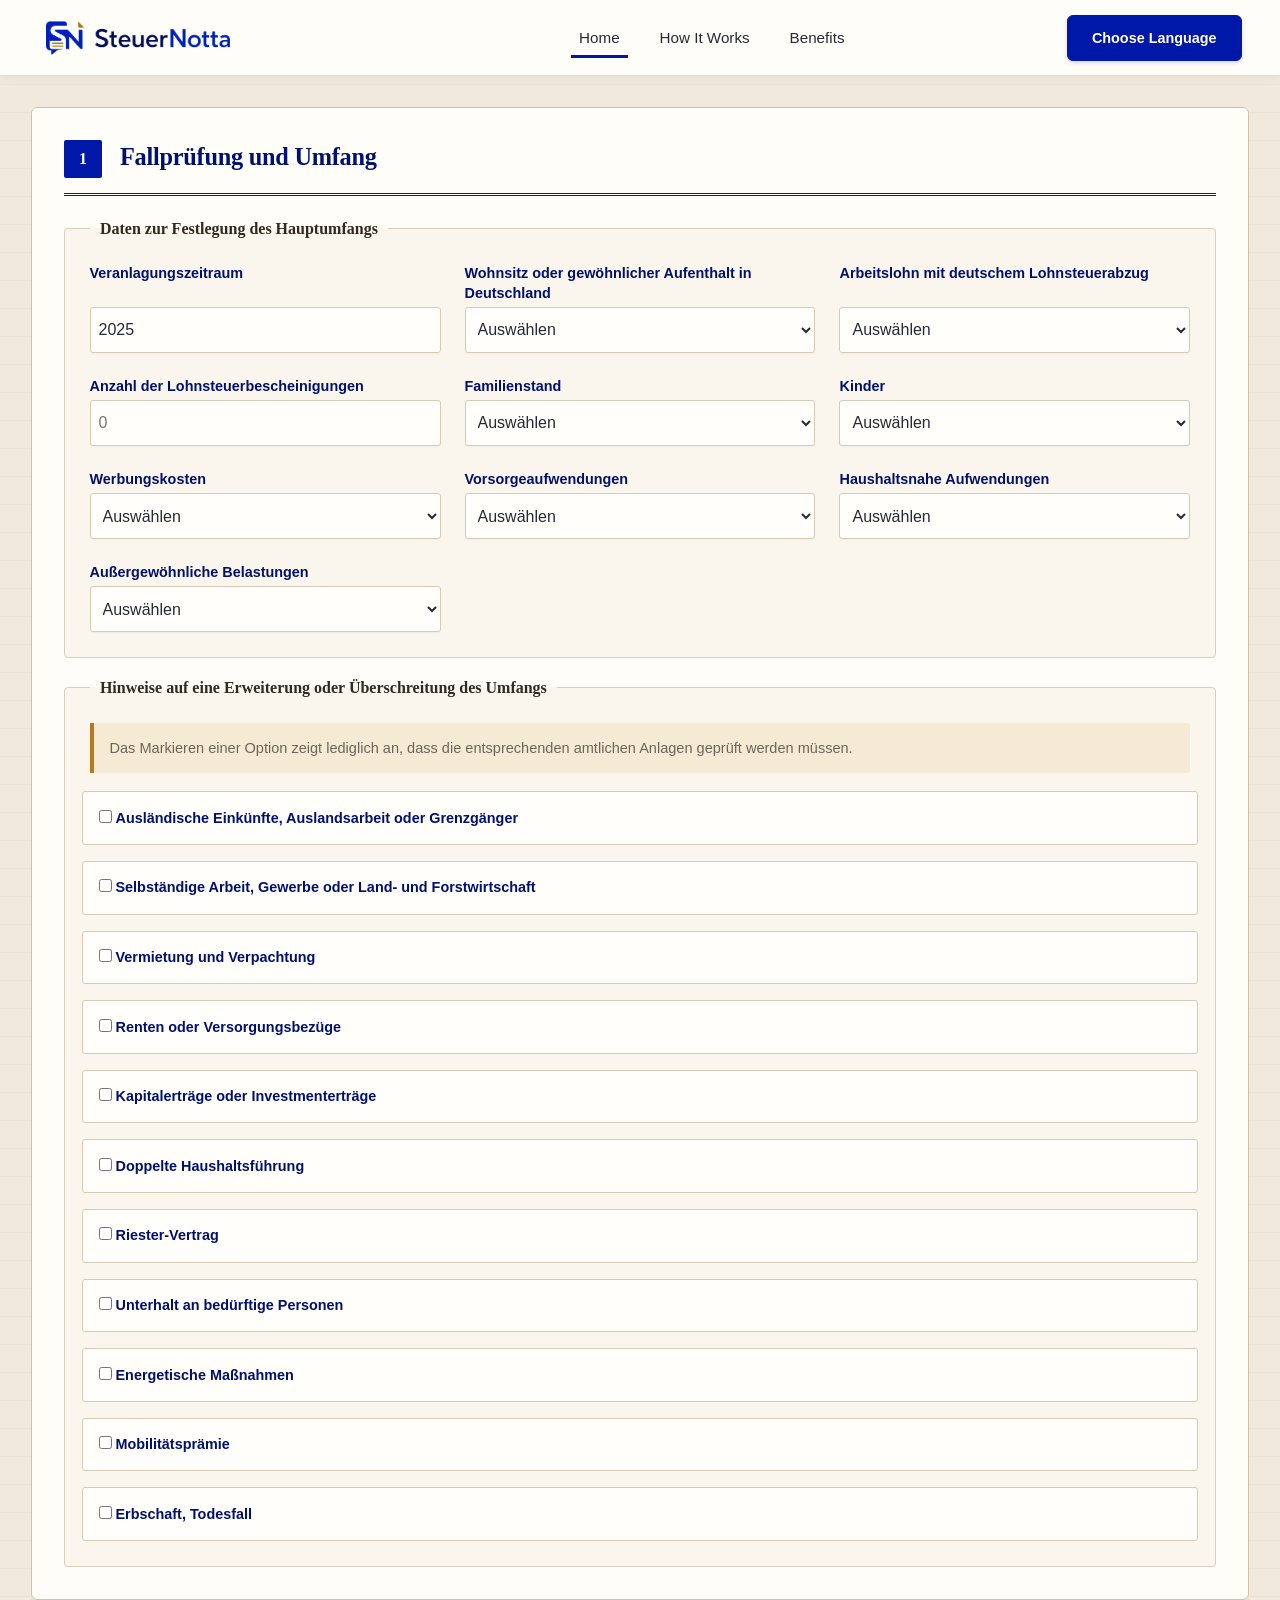
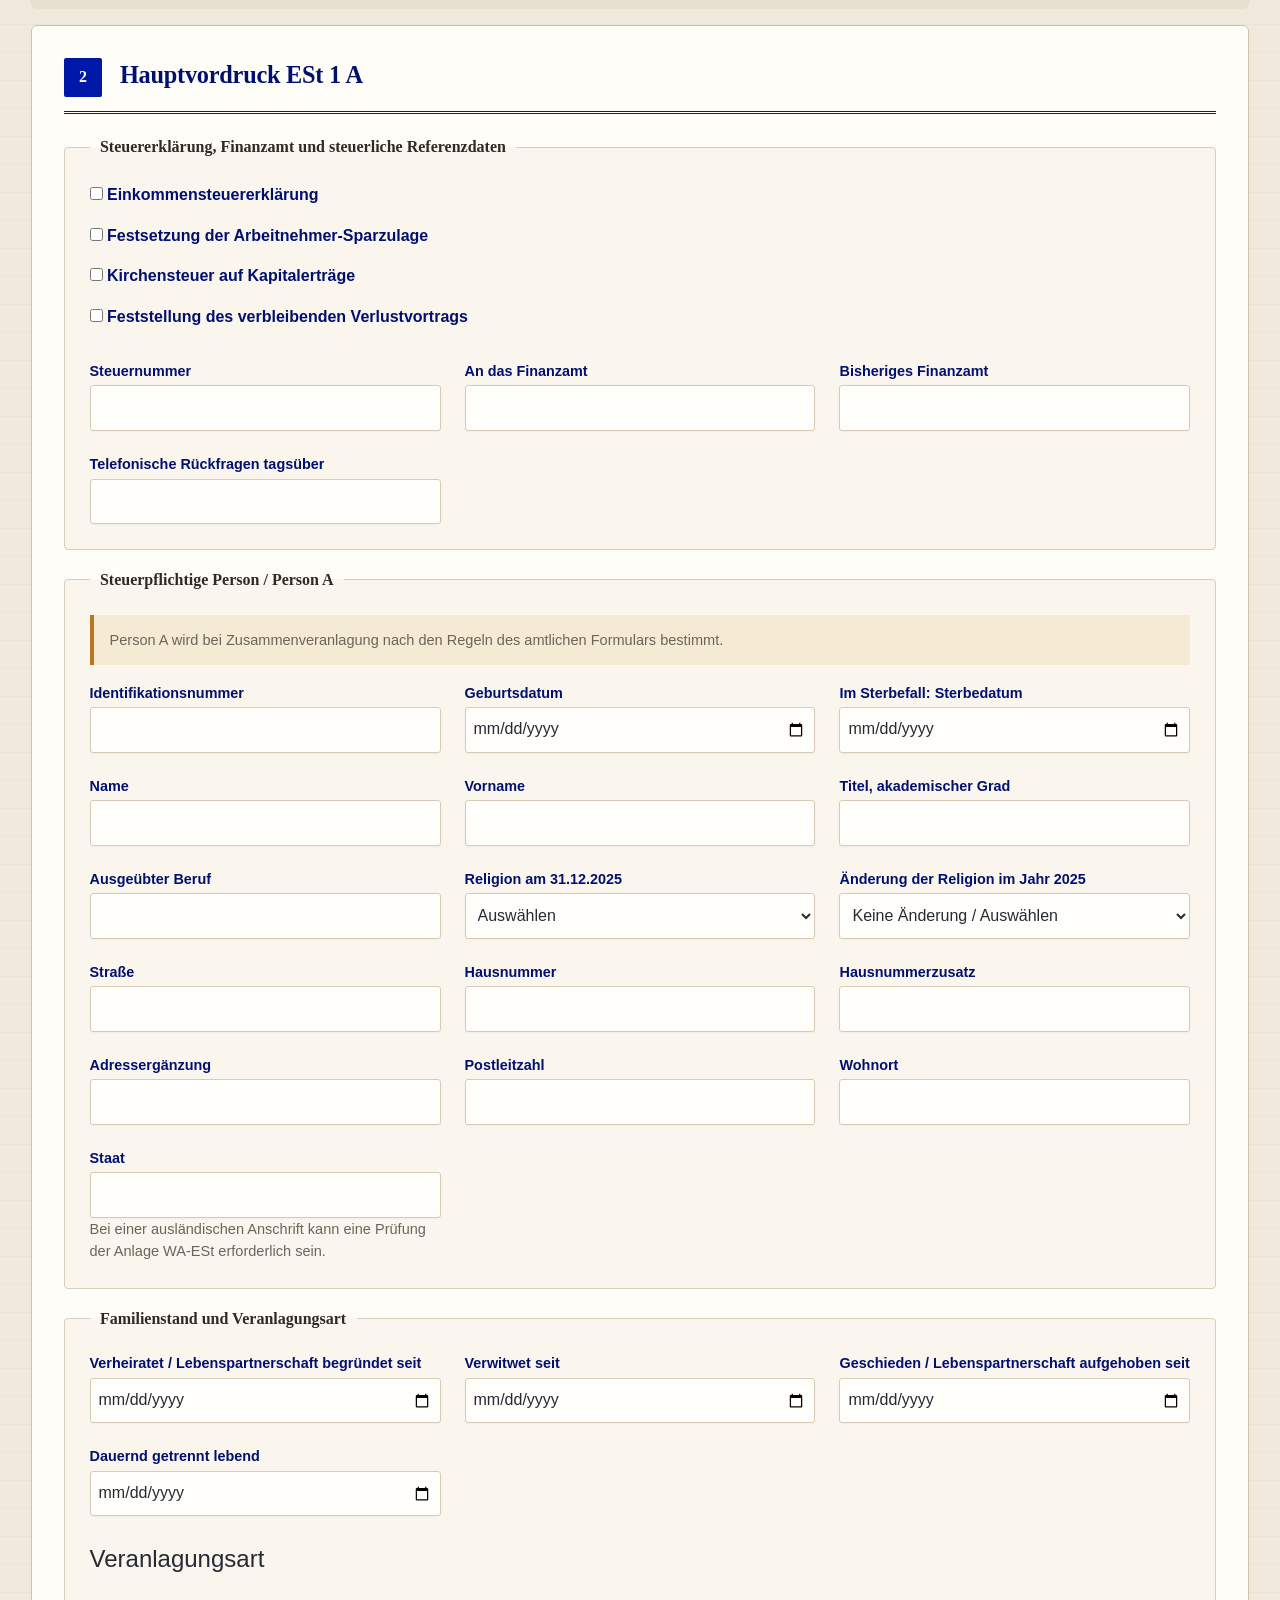
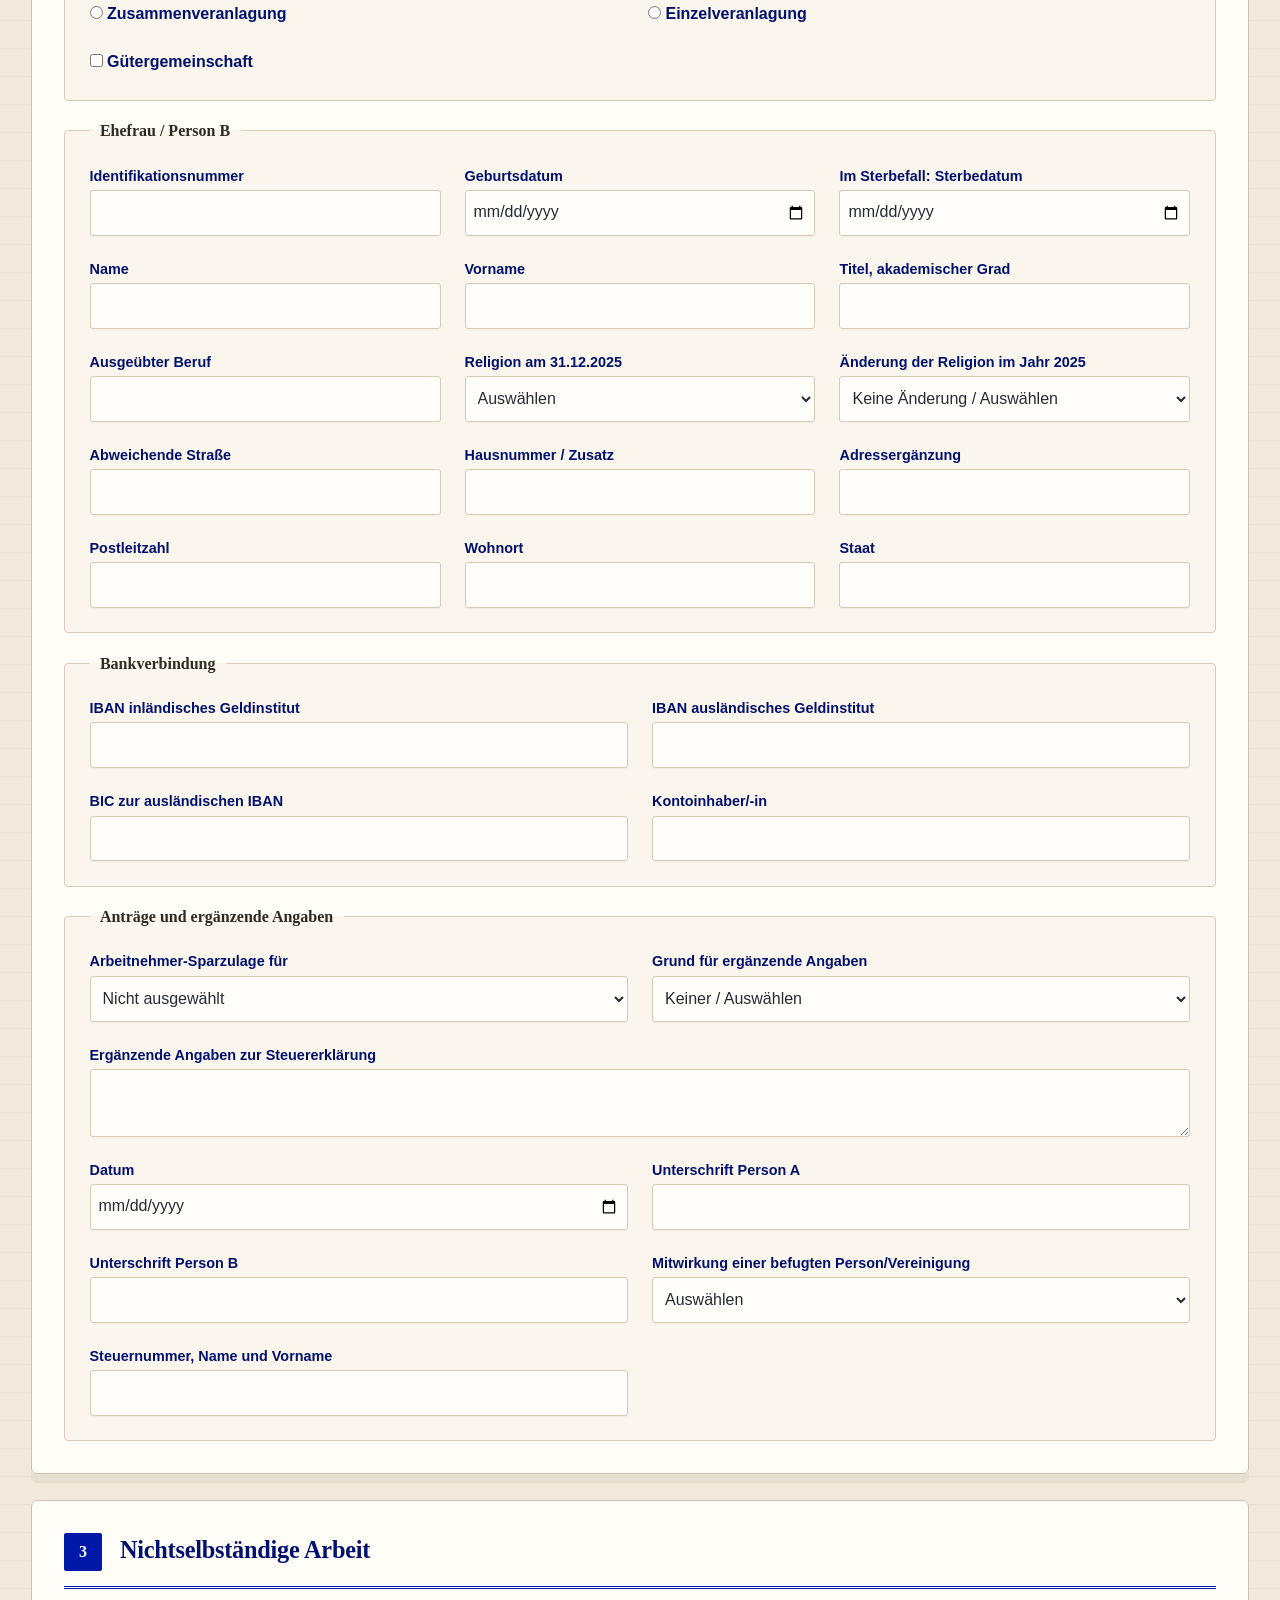
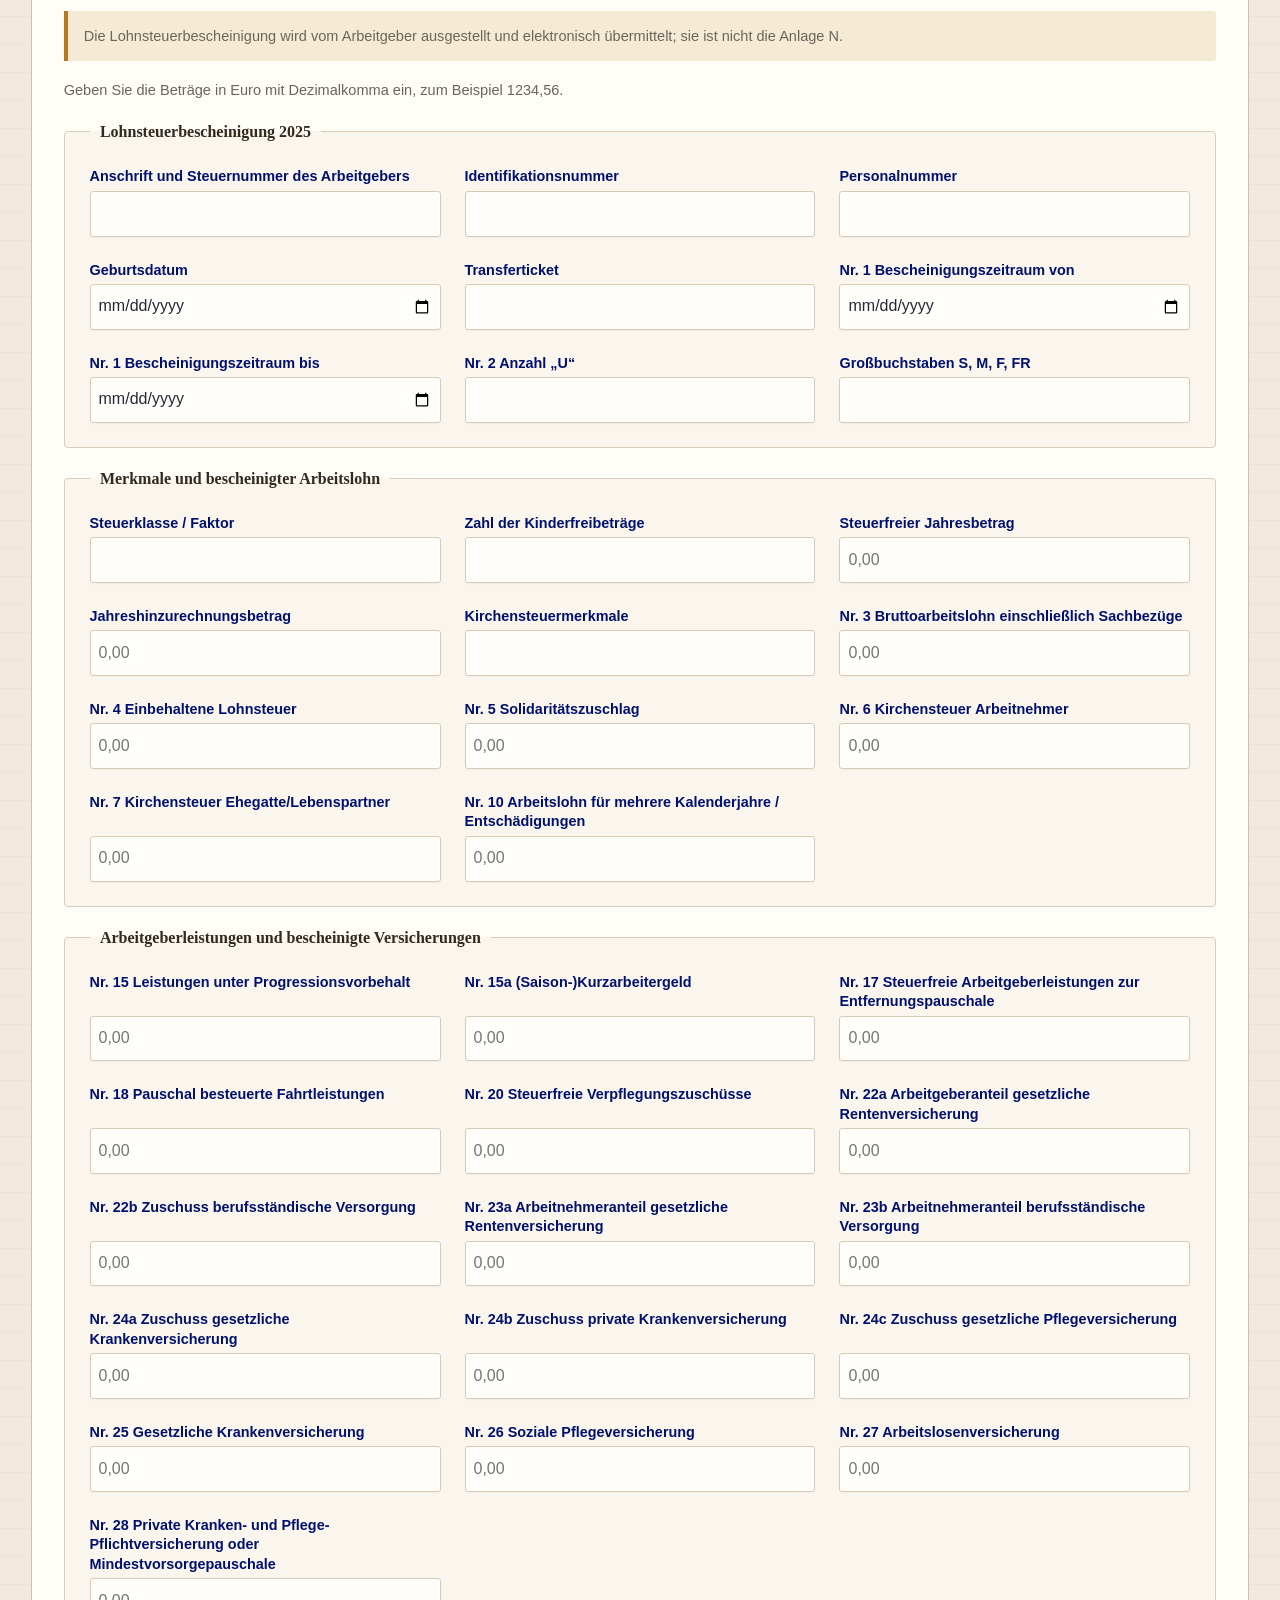
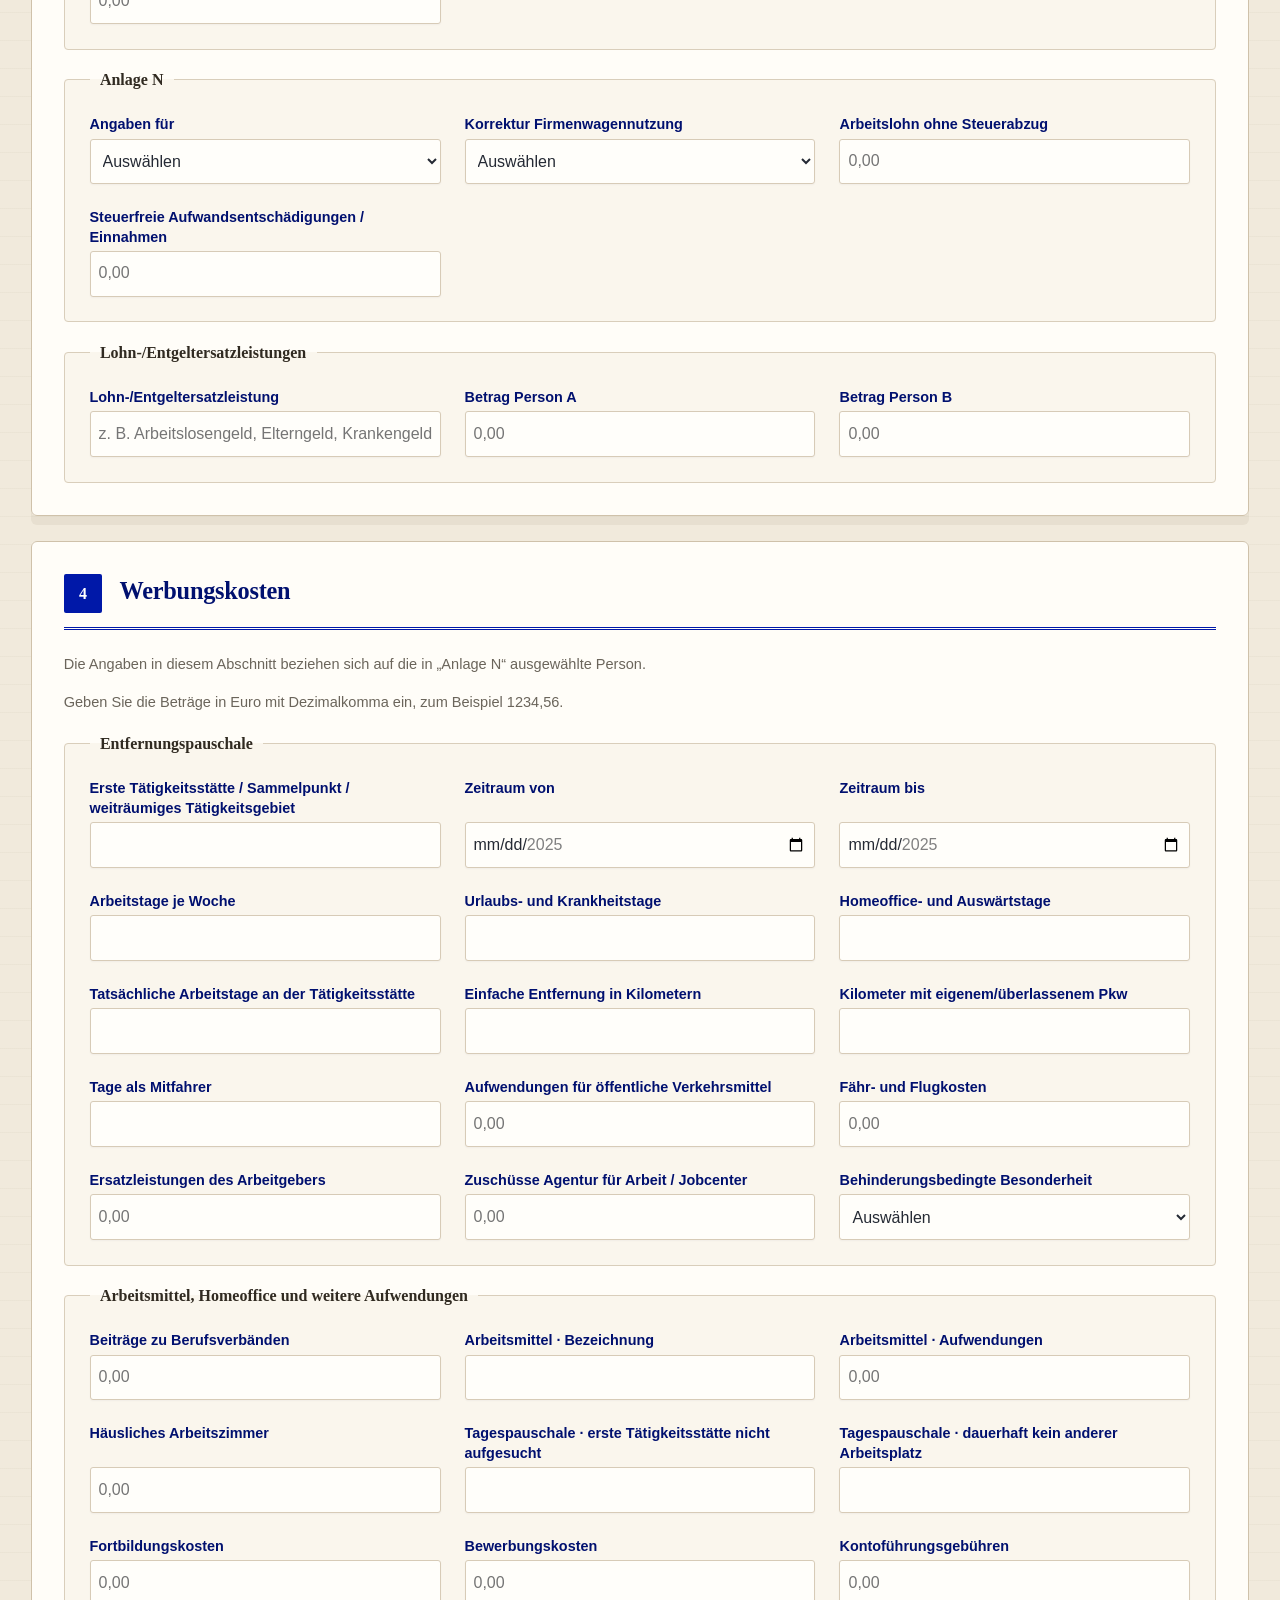
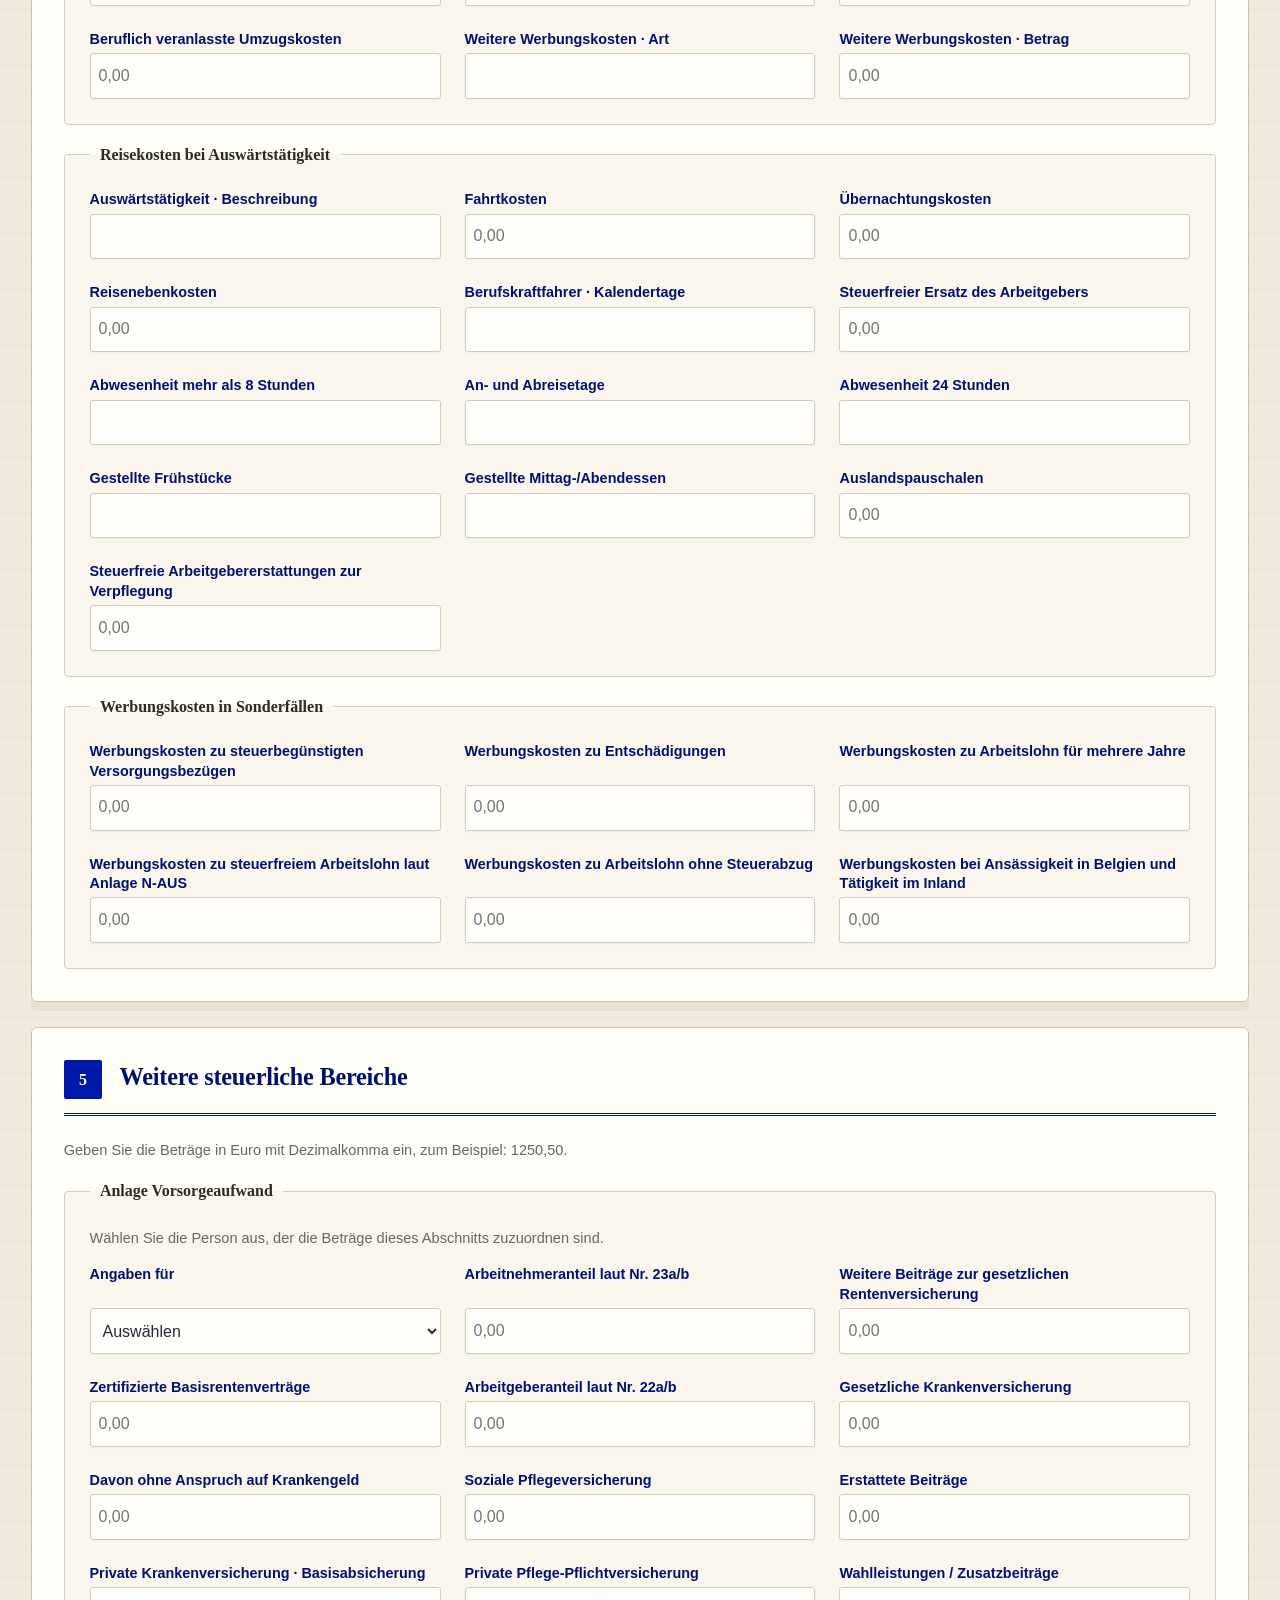
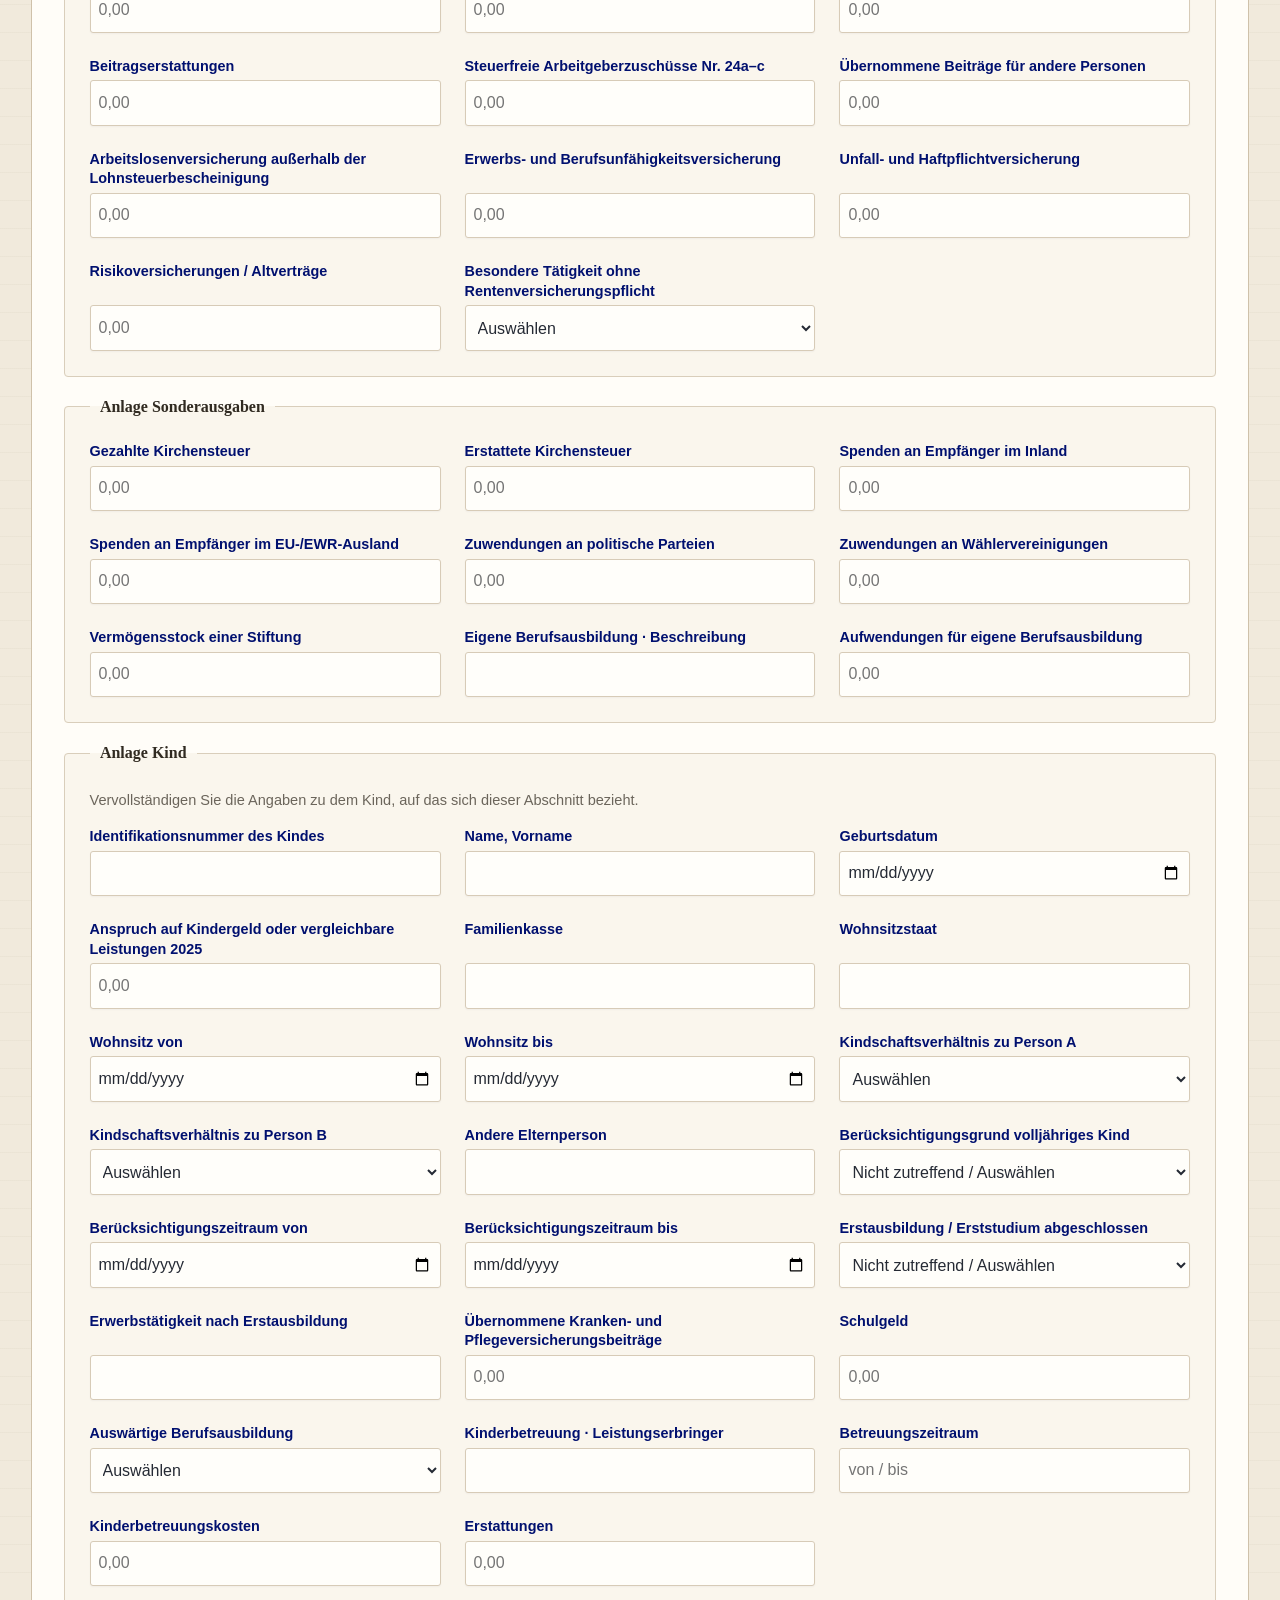
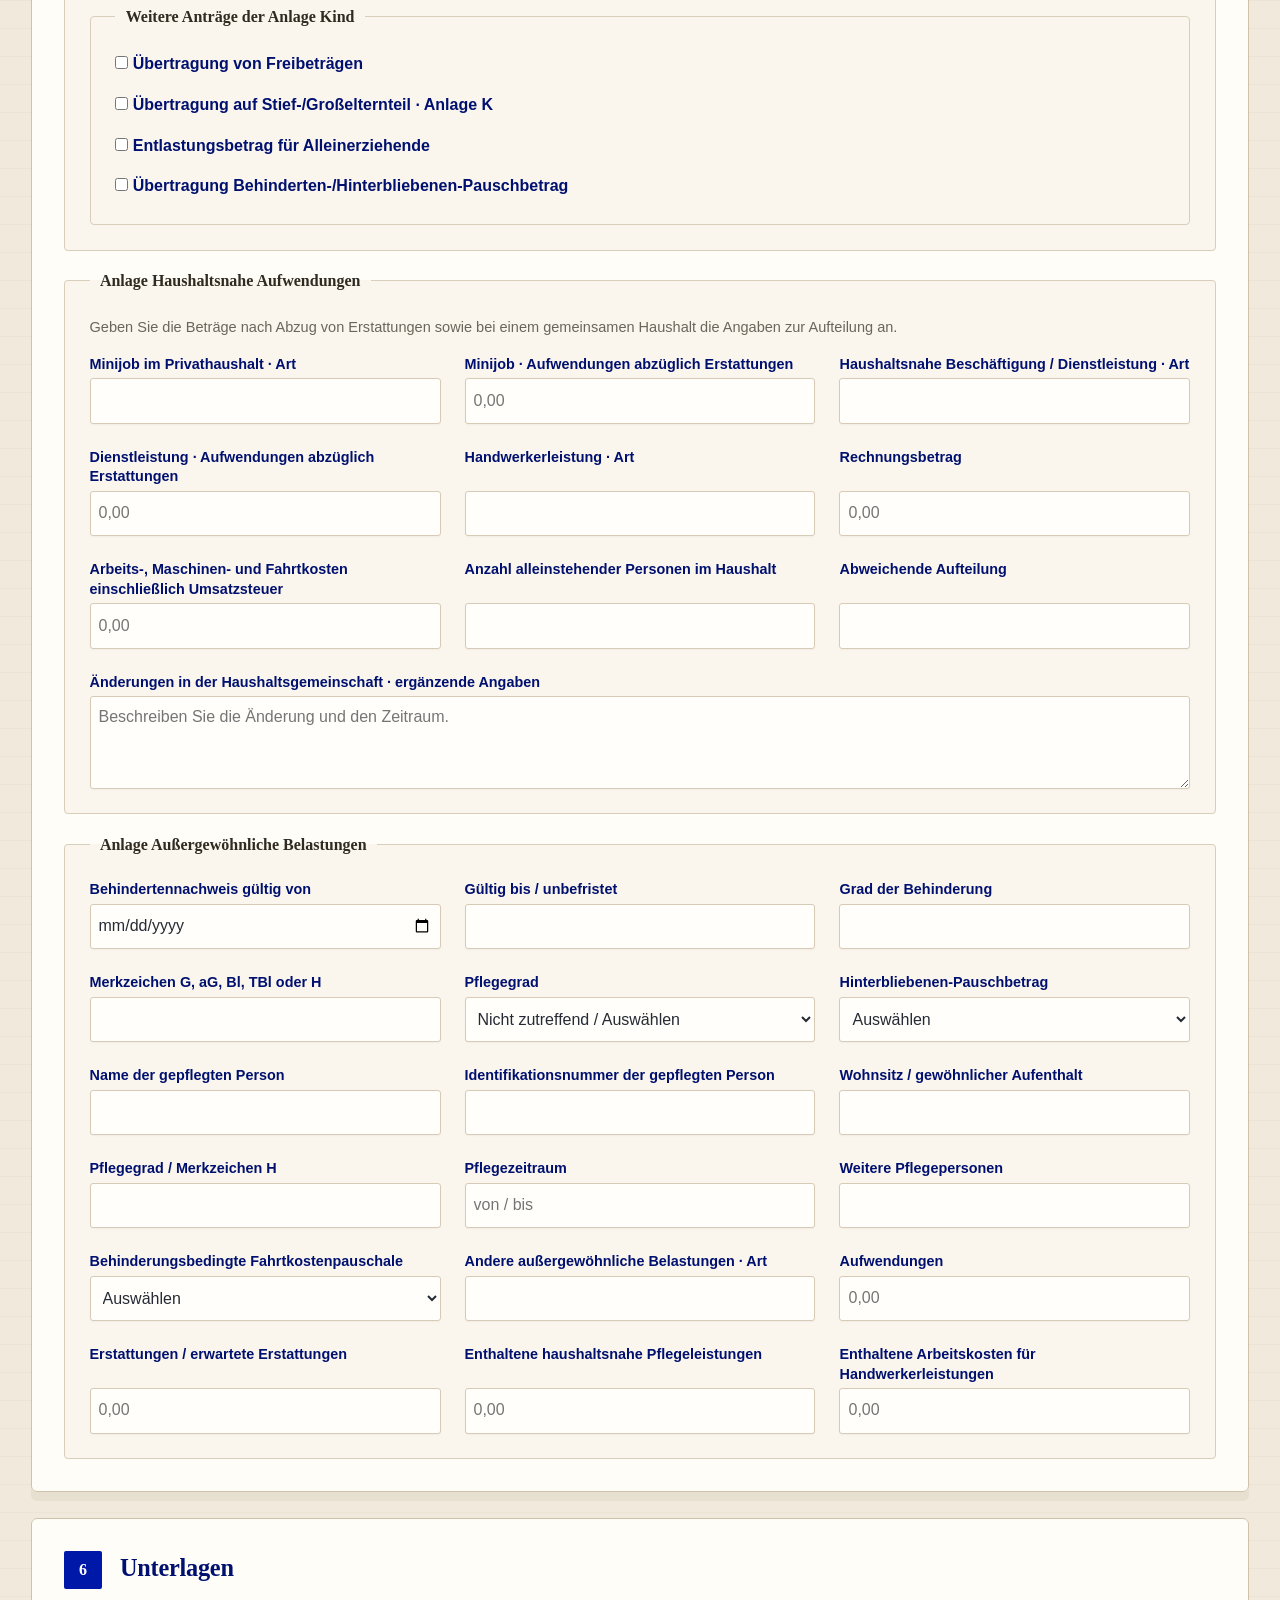
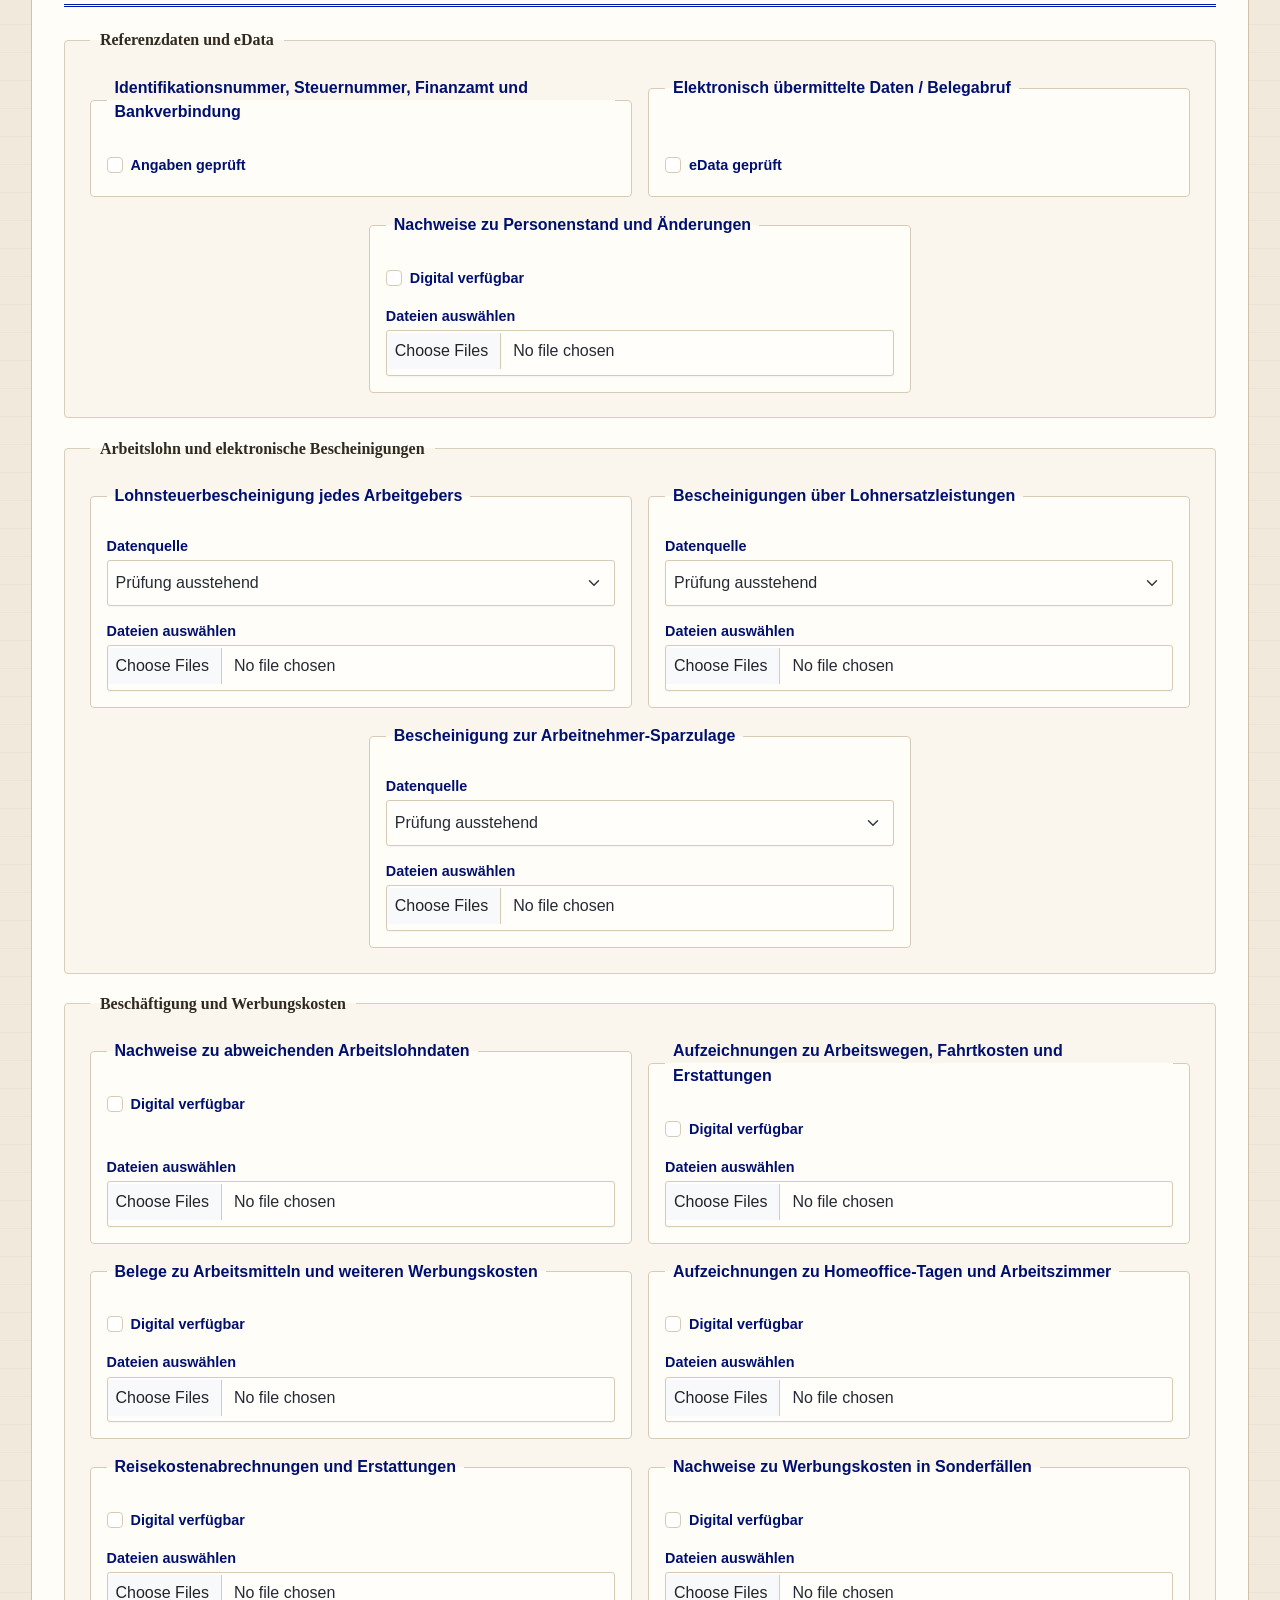
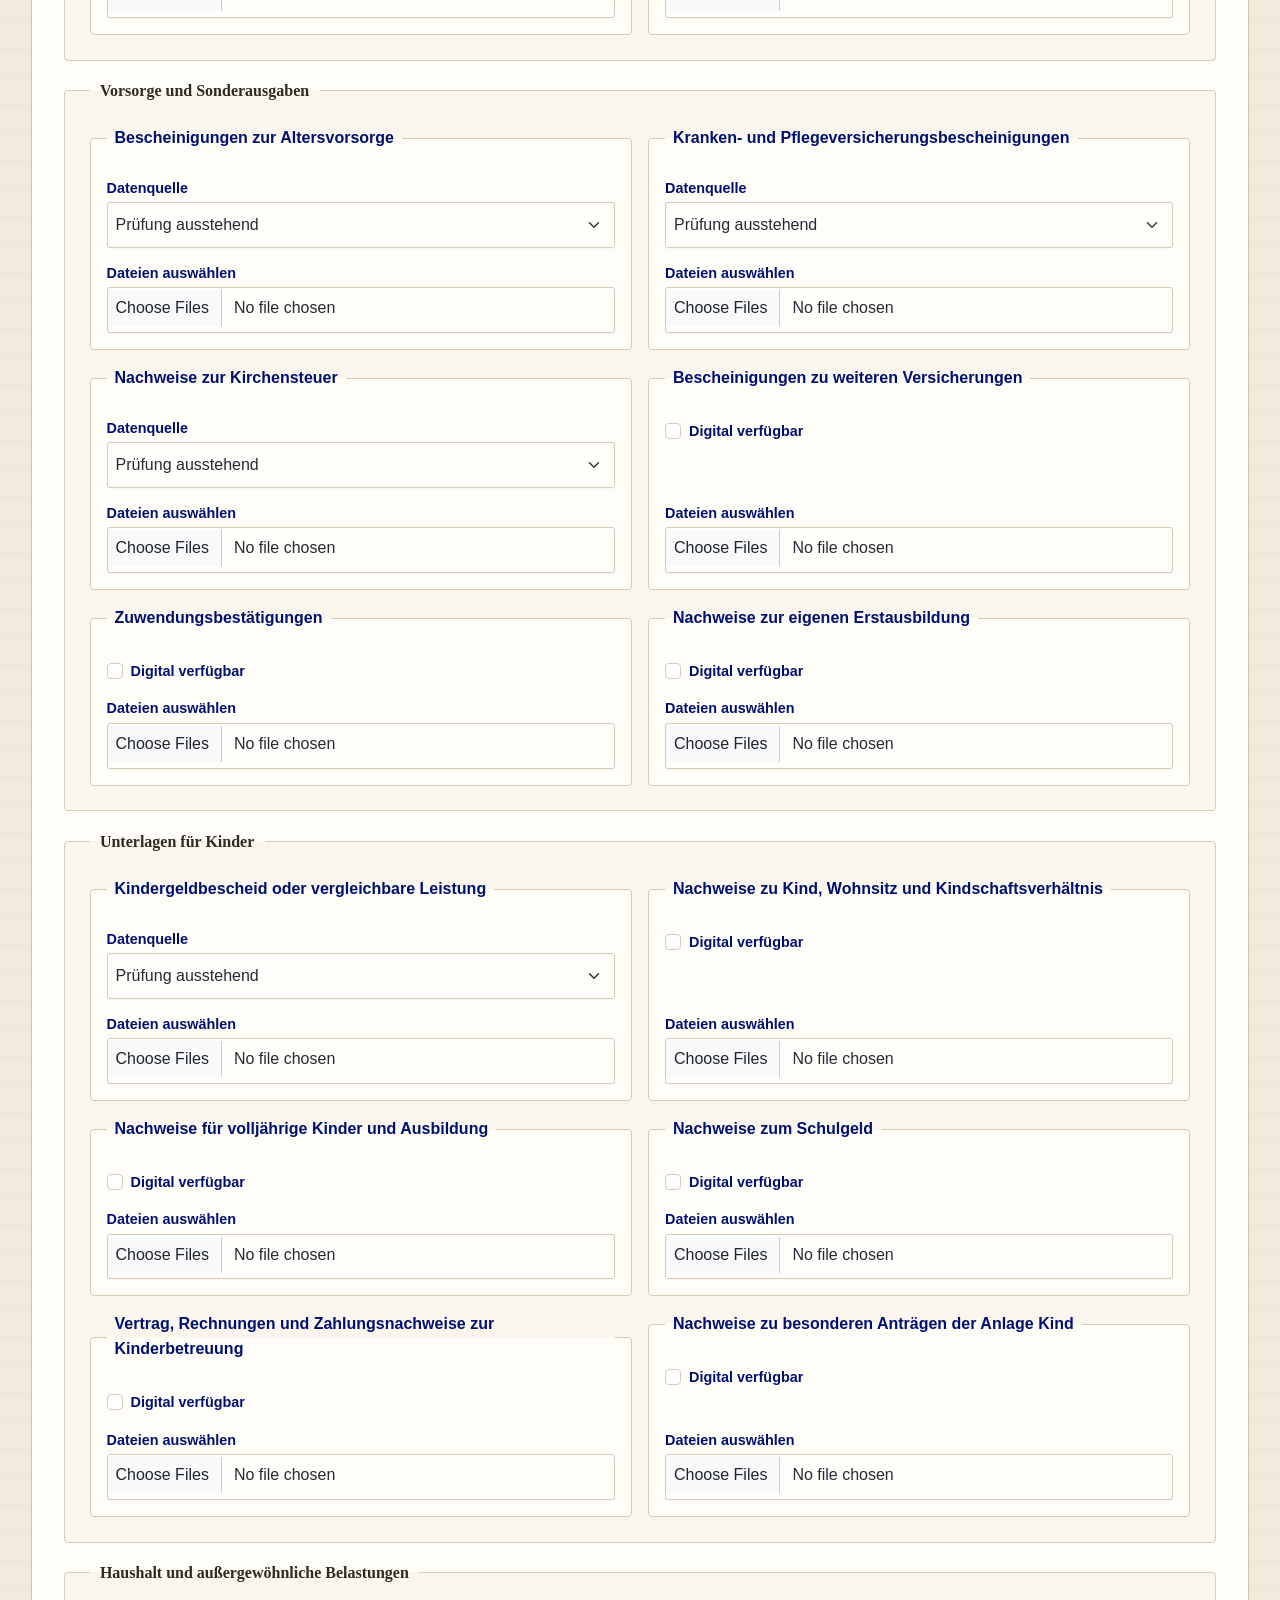
==== commit be073923: "Finalize frontend milestone and validation evidence" ====
--- a/form-de-de.html
+++ b/form-de-de.html
@@ -4,6 +4,7 @@
 <head>
     <meta charset="utf-8">
     <meta name="viewport" content="width=device-width,initial-scale=1">
+    <meta name="description" content="Entwurf des SteuerNotta-Formulars mit deutschen Steuerbegriffen.">
     <title>SteuerNotta — Form-de/de</title>
 
     <!--Favicon-->
@@ -19,14 +20,16 @@
 </head>
 
 <body>
-    <main>
-        <!-- =========================================================
+    <a class="visually-hidden-focusable" href="#main-content">Zum Hauptinhalt springen</a>
+
+    <!-- =========================================================
    Navbar
    ========================================================= -->
-        <nav id="navbar" class="navbar navbar-expand-lg fixed-top" data-bs-theme="dark">
+    <nav id="navbar" class="navbar navbar-expand-lg fixed-top" data-bs-theme="dark">
             <div class="container">
                 <a class="navbar-brand" href="index.html">
-                    <img src="assets/images/steuernotta-navbar-logo-1000x250.webp" alt="Logo SteuerNotta" class="logo">
+                    <img src="assets/images/steuernotta-navbar-logo-1000x250.webp" alt="Logo SteuerNotta" class="logo"
+                        width="1000" height="250" decoding="async">
                 </a>
                 <button class="navbar-toggler" type="button" data-bs-toggle="collapse" data-bs-target="#navbarNav"
                     aria-controls="navbarNav" aria-expanded="false" aria-label="Toggle navigation">
@@ -49,8 +52,10 @@
                     </ul>
                 </div>
             </div>
-        </nav>
-
+    </nav>
+
+    <main id="main-content">
+        <h1 class="visually-hidden">SteuerNotta Formular auf Deutsch</h1>
         <form id="fallprufung-form"
             aria-label="Fallprüfung, Hauptvordruck, Nichtselbständige Arbeit, Werbungskosten, weitere steuerliche Bereiche, Unterlagen und abschließende Prüfung">
             <fieldset class="form-section" data-field-group="FULL-SCOPE">
@@ -2591,6 +2596,9 @@
                 <legend>
                     <strong>6</strong>
                     <span lang="de">Unterlagen</span></legend>
+
+                <p id="document-upload-policy" class="visually-hidden">Ausgewählte Dateien verbleiben ausschließlich im
+                    Browser; sie werden weder hochgeladen noch gespeichert oder übermittelt.</p>
 
                 <fieldset class="field-group"
                     data-source-ref="ESt 1 A 2025; ELSTER 2025 Belegabruf und Belegvorhaltepflicht">
@@ -3787,4 +3795,4 @@
         crossorigin="anonymous"></script>
 </body>
 
-</html>+</html>
--- a/assets/css/styleform.css
+++ b/assets/css/styleform.css
@@ -69,20 +69,27 @@
 }
 
 body {
+    /* Stores the reusable space around the main form content. */
+    --page-spacing: clamp(1rem, 2.4vw, 2.5rem);
+
     /* Prevents the layout from becoming narrower than a small phone. */
     min-width: 20rem;
 
     /* Makes the page at least as tall as the browser window. */
     min-height: 100vh;
 
+    /* Keeps the footer at the bottom when the page content is short. */
+    display: flex;
+    flex-direction: column;
+
     /* Removes the browser's default outer margin. */
     margin: 0;
 
     /* Adds responsive space around the complete form. */
-    padding: clamp(1rem, 2.4vw, 2.5rem);
+    padding: var(--page-spacing);
 
     /* Keeps the form below the fixed navbar. */
-    padding-top: calc(4.75rem + clamp(1rem, 2.4vw, 2.5rem));
+    padding-top: calc(4.75rem + var(--page-spacing));
 
     /* Sets the default text appearance. */
     color: var(--color-text);
@@ -102,6 +109,7 @@
     /* Makes the page follow the available browser width. */
     width: 100%;
     min-width: 0;
+    flex: 1 0 auto;
 
     /* Prevents enlarged browser font settings from widening the form. */
     max-width: 1280px;
@@ -508,6 +516,13 @@
         background-color 160ms ease;
 }
 
+#fallprufung-form .field > input:not([type="checkbox"]):not([type="radio"]),
+#fallprufung-form .field > select,
+#fallprufung-form .field > textarea {
+    /* Aligns editable controls at the bottom of every responsive grid row. */
+    margin-top: auto;
+}
+
 #fallprufung-form .field > textarea {
     /* Allows users to expand longer notes without changing the width. */
     resize: vertical;
@@ -651,6 +666,11 @@
     box-shadow: none;
 }
 
+#fallprufung-form [data-field-group="FULL-DOC"] .row {
+    /* Centers the final document card when it has no matching column. */
+    justify-content: center;
+}
+
 #fallprufung-form .document-card > legend {
     /* Keeps long document titles inside their cards. */
     max-width: 100%;
@@ -703,11 +723,15 @@
    ========================================================= */
 
 #footer {
-    /* Matches the footer width to the main form container. */
-    width: 100%;
-    max-width: 1280px;
-    margin: clamp(1.25rem, 2vw, 2rem) auto 0;
+    /* Extends the footer across the complete browser width. */
+    width: calc(100% + var(--page-spacing) + var(--page-spacing));
+    max-width: none;
+    margin:
+        clamp(1.25rem, 2vw, 2rem)
+        calc(0rem - var(--page-spacing))
+        calc(0rem - var(--page-spacing));
     padding: 1.25rem 2.5rem;
+    flex-shrink: 0;
 
     /* Creates the warm footer surface. */
     border-top: 1px solid var(--color-border-strong);
@@ -761,6 +785,64 @@
 
 
 /* =========================================================
+   FORM GRIDS ON TABLET DEVICES
+   ========================================================= */
+
+@media screen and (min-width: 768px) and (max-width: 991.98px) {
+    #fallprufung-form .row {
+        /* Centers the remaining item when a two-column row is incomplete. */
+        justify-content: center;
+    }
+
+    #fallprufung-form [data-field-group="FULL-DOC"] .document-card {
+        /* Gives every document card the same height across the section. */
+        min-height: 23rem;
+
+        /* Replaces the native top border with a line between both languages. */
+        border-top: 0 !important;
+    }
+
+    #fallprufung-form [data-field-group="FULL-DOC"] .document-card > legend {
+        /* Makes the bilingual title fill the card width. */
+        display: block;
+        width: 100% !important;
+        min-height: 0;
+        padding-inline: 0 !important;
+    }
+
+    #fallprufung-form [data-field-group="FULL-DOC"] .document-card > legend > br {
+        /* Lets each language create its own title row. */
+        display: none;
+    }
+
+    #fallprufung-form [data-field-group="FULL-DOC"] .document-card > legend .textde {
+        /* Keeps the German title above the card line. */
+        display: flex;
+        min-height: 4.9rem;
+        flex-direction: column;
+        justify-content: flex-end;
+        padding-bottom: 0.25rem;
+        overflow-wrap: anywhere;
+    }
+
+    #fallprufung-form [data-field-group="FULL-DOC"] .document-card > legend .textes {
+        /* Places the Spanish translation below the card line. */
+        display: block;
+        min-height: 3.1rem;
+        margin-inline: -1rem;
+        padding: 0.45rem 1rem 0;
+        border-top: 1px solid var(--color-border);
+    }
+
+    #fallprufung-form #full-a-city,
+    #fallprufung-form #full-a-country {
+        /* Aligns the paired controls when the country field includes a note. */
+        margin-top: 0;
+    }
+}
+
+
+/* =========================================================
    NAVBAR ON MOBILE DEVICES
    ========================================================= */
 
@@ -871,8 +953,11 @@
 
 @media screen and (max-width: 575.98px) {
     body {
+        /* Reduces the reusable page spacing on small screens. */
+        --page-spacing: 0.75rem;
+
         /* Reduces page spacing while keeping the form below the navbar. */
-        padding: 5rem 0.75rem 0.75rem;
+        padding: 5rem var(--page-spacing) var(--page-spacing);
     }
 
     #fallprufung-form .form-section {
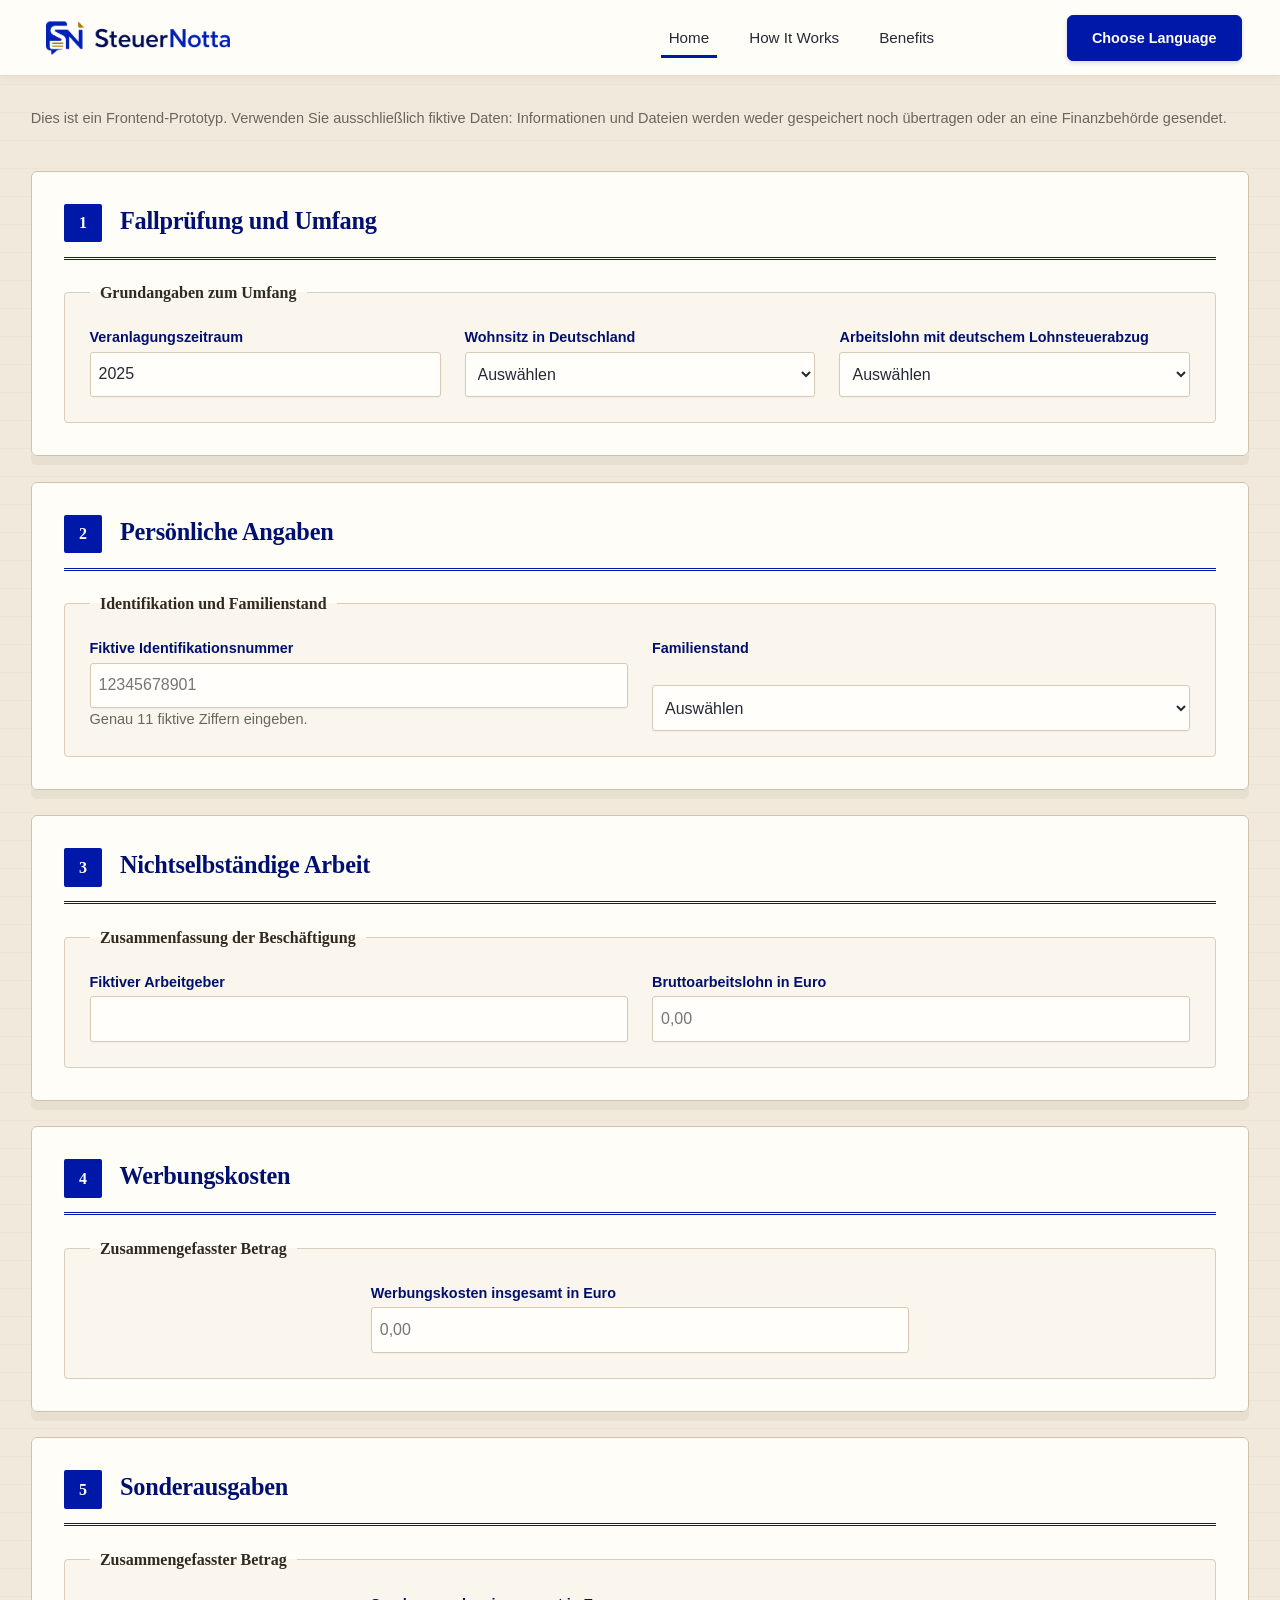
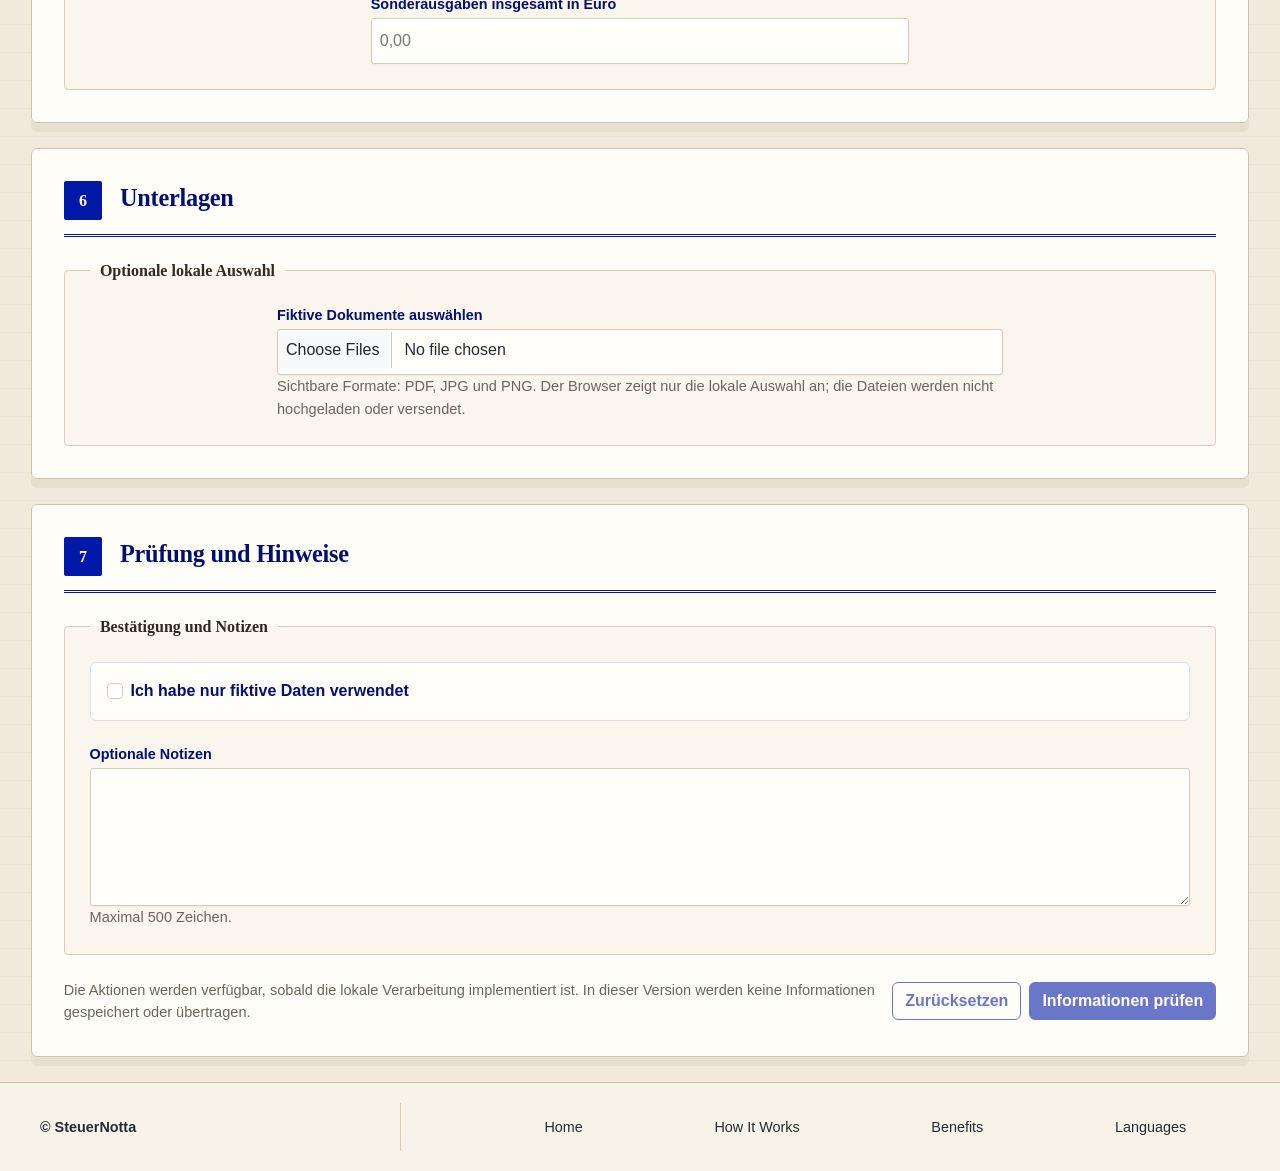
==== commit 4ce8ea84: "Address mentor feedback and document testing" ====
--- a/form-de-de.html
+++ b/form-de-de.html
@@ -4,3769 +4,304 @@
 <head>
     <meta charset="utf-8">
     <meta name="viewport" content="width=device-width,initial-scale=1">
-    <meta name="description" content="Entwurf des SteuerNotta-Formulars mit deutschen Steuerbegriffen.">
+    <meta name="description" content="Vereinfachter deutscher Entwurf des SteuerNotta-Formulars.">
     <title>SteuerNotta — Form-de/de</title>
 
-    <!--Favicon-->
+    <!-- Favicon -->
     <link rel="icon" type="image/png" sizes="32x32" href="assets/images/favicon-steuernotta-internal-white.ico">
 
-    <!--Bootstrap CSS-->
+    <!-- Bootstrap CSS -->
     <link href="https://cdn.jsdelivr.net/npm/bootstrap@5.3.8/dist/css/bootstrap.min.css" rel="stylesheet"
         integrity="sha384-sRIl4kxILFvY47J16cr9ZwB07vP4J8+LH7qKQnuqkuIAvNWLzeN8tE5YBujZqJLB" crossorigin="anonymous">
 
-    <!--CSS-->
+    <!-- Project CSS -->
     <link href="assets/css/styleform.css" rel="stylesheet">
-
 </head>
 
 <body>
     <a class="visually-hidden-focusable" href="#main-content">Zum Hauptinhalt springen</a>
 
     <!-- =========================================================
-   Navbar
-   ========================================================= -->
+         Navbar
+         ========================================================= -->
     <nav id="navbar" class="navbar navbar-expand-lg fixed-top" data-bs-theme="dark">
-            <div class="container">
-                <a class="navbar-brand" href="index.html">
-                    <img src="assets/images/steuernotta-navbar-logo-1000x250.webp" alt="Logo SteuerNotta" class="logo"
-                        width="1000" height="250" decoding="async">
-                </a>
-                <button class="navbar-toggler" type="button" data-bs-toggle="collapse" data-bs-target="#navbarNav"
-                    aria-controls="navbarNav" aria-expanded="false" aria-label="Toggle navigation">
-                    <span class="navbar-toggler-icon"></span>
-                </button>
-                <div class="collapse navbar-collapse" id="navbarNav">
-                    <ul class="navbar-nav ms-auto">
-                        <li class="nav-item">
-                            <a class="nav-link active" href="index.html">Home</a>
-                        </li>
-                        <li class="nav-item">
-                            <a class="nav-link" href="index.html#how-it-works">How it works</a>
-                        </li>
-                        <li class="nav-item">
-                            <a class="nav-link" href="index.html#benefits">Benefits</a>
-                        </li>
-                        <li class="nav-item">
-                            <a href="index.html#languages" class="btn  ms-lg-3 custom-button-filled">Choose language</a>
-                        </li>
-                    </ul>
-                </div>
+        <div class="container">
+            <a class="navbar-brand" href="index.html">
+                <img src="assets/images/steuernotta-navbar-logo-1000x250.webp" alt="SteuerNotta-Logo" class="logo"
+                    width="1000" height="250" decoding="async">
+            </a>
+            <button class="navbar-toggler" type="button" data-bs-toggle="collapse" data-bs-target="#navbarNav"
+                aria-controls="navbarNav" aria-expanded="false" aria-label="Navigation öffnen">
+                <span class="navbar-toggler-icon"></span>
+            </button>
+            <div class="collapse navbar-collapse" id="navbarNav">
+                <ul class="navbar-nav ms-auto">
+                    <li class="nav-item">
+                        <a class="nav-link active" href="index.html">Home</a>
+                    </li>
+                    <li class="nav-item">
+                        <a class="nav-link" href="index.html#how-it-works">How it works</a>
+                    </li>
+                    <li class="nav-item">
+                        <a class="nav-link" href="index.html#benefits">Benefits</a>
+                    </li>
+                    <li class="nav-item">
+                        <a href="index.html#languages" class="btn ms-lg-3 custom-button-filled">Choose language</a>
+                    </li>
+                </ul>
             </div>
+        </div>
     </nav>
 
     <main id="main-content">
-        <h1 class="visually-hidden">SteuerNotta Formular auf Deutsch</h1>
-        <form id="fallprufung-form"
-            aria-label="Fallprüfung, Hauptvordruck, Nichtselbständige Arbeit, Werbungskosten, weitere steuerliche Bereiche, Unterlagen und abschließende Prüfung">
+        <h1 class="visually-hidden">SteuerNotta-Formular auf Deutsch</h1>
+
+        <form id="fallprufung-form" autocomplete="off"
+            aria-label="Vereinfachter deutscher Entwurf des SteuerNotta-Formulars">
+
+            <p class="field-note">
+                Dies ist ein Frontend-Prototyp. Verwenden Sie ausschließlich fiktive Daten: Informationen und Dateien
+                werden weder gespeichert noch übertragen oder an eine Finanzbehörde gesendet.
+            </p>
+
+            <!-- =========================================================
+                 1. Fallprüfung und Umfang
+                 ========================================================= -->
             <fieldset class="form-section" data-field-group="FULL-SCOPE">
                 <legend>
                     <strong>1</strong>
-                    <span lang="de">Fallprüfung und Umfang</span></legend>
-
-
-                <fieldset class="field-group" data-source-ref="ELSTER ESt 1 A 2025; Anlagenauswahl">
-                    <legend>Daten zur Festlegung des Hauptumfangs</legend>
-
-                    <div id="full-scope-grid" class="row g-4 align-items-stretch">
+                    Fallprüfung und Umfang
+                </legend>
+
+                <fieldset class="field-group">
+                    <legend>Grundangaben zum Umfang</legend>
+
+                    <div class="row g-4 align-items-stretch">
                         <div class="field col-12 col-md-6 col-lg-4 d-flex flex-column">
                             <label for="full-scope-year">
                                 <span class="textde">Veranlagungszeitraum</span>
-                                <span class="textes"></span>
                             </label>
                             <input id="full-scope-year" name="full_scope_year" type="text" value="2025" readonly>
                         </div>
 
                         <div class="field col-12 col-md-6 col-lg-4 d-flex flex-column">
                             <label for="full-scope-residence">
-                                <span class="textde">Wohnsitz oder gewöhnlicher Aufenthalt in Deutschland</span>
-                                <span class="textes"></span>
-                            </label>
-                            <select id="full-scope-residence" name="full_scope_residence">
+                                <span class="textde">Wohnsitz in Deutschland</span>
+                            </label>
+                            <select id="full-scope-residence" name="full_scope_residence" required>
                                 <option value="">Auswählen</option>
                                 <option value="yes">Ja</option>
                                 <option value="partial">Teilweise</option>
                                 <option value="no">Nein</option>
-                                <option value="unclear">Unklar</option>
                             </select>
                         </div>
 
                         <div class="field col-12 col-md-6 col-lg-4 d-flex flex-column">
                             <label for="full-scope-german-wages">
                                 <span class="textde">Arbeitslohn mit deutschem Lohnsteuerabzug</span>
-                                <span class="textes"></span>
-                            </label>
-                            <select id="full-scope-german-wages" name="full_scope_german_wages">
+                            </label>
+                            <select id="full-scope-german-wages" name="full_scope_german_wages" required>
                                 <option value="">Auswählen</option>
                                 <option value="yes">Ja</option>
                                 <option value="no">Nein</option>
-                                <option value="unclear">Unklar</option>
                             </select>
                         </div>
-
-                        <div class="field col-12 col-md-6 col-lg-4 d-flex flex-column">
-                            <label for="full-scope-certificates">
-                                <span class="textde">Anzahl der Lohnsteuerbescheinigungen</span>
-                                <span class="textes"></span>
-                            </label>
-                            <input id="full-scope-certificates" name="full_scope_certificates" type="number"
-                                inputmode="numeric" min="0" placeholder="0">
-                        </div>
-
-                        <div class="field col-12 col-md-6 col-lg-4 d-flex flex-column">
-                            <label for="full-scope-marital">
+                    </div>
+                </fieldset>
+            </fieldset>
+
+            <!-- =========================================================
+                 2. Persönliche Angaben
+                 ========================================================= -->
+            <fieldset class="form-section" data-field-group="FULL-MAIN">
+                <legend>
+                    <strong>2</strong>
+                    Persönliche Angaben
+                </legend>
+
+                <fieldset class="field-group">
+                    <legend>Identifikation und Familienstand</legend>
+
+                    <div class="row g-4 align-items-stretch">
+                        <div class="field col-12 col-md-6 d-flex flex-column">
+                            <label for="full-main-tax-id">
+                                <span class="textde">Fiktive Identifikationsnummer</span>
+                            </label>
+                            <input id="full-main-tax-id" name="full_main_tax_id" type="text" inputmode="numeric"
+                                maxlength="11" pattern="[0-9]{11}" placeholder="12345678901" required
+                                aria-describedby="full-main-tax-id-help">
+                            <p id="full-main-tax-id-help" class="field-note">Genau 11 fiktive Ziffern eingeben.</p>
+                        </div>
+
+                        <div class="field col-12 col-md-6 d-flex flex-column">
+                            <label for="full-main-marital-status">
                                 <span class="textde">Familienstand</span>
-                                <span class="textes"></span>
-                            </label>
-                            <select id="full-scope-marital" name="full_scope_marital">
+                            </label>
+                            <select id="full-main-marital-status" name="full_main_marital_status" required>
                                 <option value="">Auswählen</option>
                                 <option value="single">Ledig</option>
                                 <option value="married">Verheiratet</option>
-                                <option value="partnership">Lebenspartnerschaft</option>
+                                <option value="registered_partnership">Lebenspartnerschaft</option>
                                 <option value="separated">Getrennt</option>
                                 <option value="divorced">Geschieden</option>
                                 <option value="widowed">Verwitwet</option>
                             </select>
                         </div>
-
-                        <div class="field col-12 col-md-6 col-lg-4 d-flex flex-column">
-                            <label for="full-scope-children">
-                                <span class="textde">Kinder</span>
-                                <span class="textes"></span>
-                            </label>
-                            <select id="full-scope-children" name="full_scope_children">
-                                <option value="">Auswählen</option>
-                                <option value="yes">Ja</option>
-                                <option value="no">Nein</option>
-                                <option value="unclear">Unklar</option>
-                            </select>
-                        </div>
-
-                        <div class="field col-12 col-md-6 col-lg-4 d-flex flex-column">
-                            <label for="full-scope-work-expenses">
-                                <span class="textde">Werbungskosten</span> 
-                                <span class="textes"></span>
-                            </label>
-                            <select id="full-scope-work-expenses" name="full_scope_work_expenses">
-                                <option value="">Auswählen</option>
-                                <option value="yes">Ja</option>
-                                <option value="no">Nein</option>
-                                <option value="unclear">Unklar</option>
-                            </select>
-                        </div>
-
-                        <div class="field col-12 col-md-6 col-lg-4 d-flex flex-column">
-                            <label for="full-scope-insurance">
-                                <span class="textde">Vorsorgeaufwendungen</span> 
-                                <span class="textes"></span>
-                            </label>
-                            <select id="full-scope-insurance" name="full_scope_insurance">
-                                <option value="">Auswählen</option>
-                                <option value="yes">Ja</option>
-                                <option value="edata">Nur eDaten</option>
-                                <option value="no">Nein</option>
-                                <option value="unclear">Unklar</option>
-                            </select>
-                        </div>
-
-                        <div class="field col-12 col-md-6 col-lg-4 d-flex flex-column">
-                            <label for="full-scope-household">
-                                <span class="textde">Haushaltsnahe Aufwendungen</span> 
-                                <span class="textes"></span>
-                            </label>
-                            <select id="full-scope-household" name="full_scope_household">
-                                <option value="">Auswählen</option>
-                                <option value="yes">Ja</option>
-                                <option value="no">Nein</option>
-                                <option value="unclear">Unklar</option>
-                            </select>
-                        </div>
-
-                        <div class="field col-12 col-md-6 col-lg-4 d-flex flex-column">
-                            <label for="full-scope-extraordinary">
-                                <span class="textde">Außergewöhnliche Belastungen</span> 
-                                <span class="textes"></span>
-                            </label>
-                            <select id="full-scope-extraordinary" name="full_scope_extraordinary">
-                                <option value="">Auswählen</option>
-                                <option value="yes">Ja</option>
-                                <option value="no">Nein</option>
-                                <option value="unclear">Unklar</option>
-                            </select>
-                        </div>
-                    </div>
-                </fieldset>
-
-                <fieldset class="field-group" data-source-ref="ELSTER 2025 Anlagenauswahl">
-                    <legend>Hinweise auf eine Erweiterung oder Überschreitung des Umfangs</legend>
-
-                    <p class="field-group__intro">Das Markieren einer Option zeigt lediglich an, dass die entsprechenden amtlichen Anlagen geprüft werden müssen.</p>
-
-                    <div id="out-scope-grid" class="row g-3 align-items-stretch">
-                        <label class="col-12">
-                            <input type="checkbox" name="out_scope[]" value="cross_border">
-                            <span class="textde">Ausländische Einkünfte, Auslandsarbeit oder Grenzgänger</span>
-                            <span class="textes"></span>
-                        </label>
-
-                        <label class="col-12">
-                            <input type="checkbox" name="out_scope[]" value="self_employed">
-                            <span class="textde">Selbständige Arbeit, Gewerbe oder Land- und
-                                Forstwirtschaft</span>
-                            <span class="textes"></span>
-                        </label>
-
-                        <label class="col-12">
-                            <input type="checkbox" name="out_scope[]" value="rental">
-                            <span class="textde">Vermietung und Verpachtung</span>
-                            <span class="textes"></span>
-                        </label>
-
-                        <label class="col-12">
-                            <input type="checkbox" name="out_scope[]" value="pension">
-                            <span class="textde">Renten oder Versorgungsbezüge</span>
-                            <span class="textes"></span>
-                        </label>
-
-
-                        <label class="col-12">
-                            <input type="checkbox" name="out_scope[]" value="capital">
-                            <span class="textde">Kapitalerträge oder Investmenterträge</span>
-                            <span class="textes"></span>
-                        </label>
-
-                        <label class="col-12">
-                            <input type="checkbox" name="out_scope[]" value="double_household">
-                            <span class="textde">Doppelte Haushaltsführung</span>
-                            <span class="textes"></span>
-                        </label>
-
-                        <label class="col-12">
-                            <input type="checkbox" name="out_scope[]" value="riester">
-                            <span class="textde">Riester-Vertrag</span>
-                            <span class="textes"></span>
-                        </label>
-
-                        <label class="col-12">
-                            <input type="checkbox" name="out_scope[]" value="support">
-                            <span class="textde">Unterhalt an bedürftige Personen</span>
-                            <span class="textes"></span>
-                        </label>
-
-                        <label class="col-12">
-                            <input type="checkbox" name="out_scope[]" value="energy">
-                            <span class="textde">Energetische Maßnahmen</span>
-                            <span class="textes"></span>
-                        </label>
-
-                        <label class="col-12">
-                            <input type="checkbox" name="out_scope[]" value="mobility">
-                            <span class="textde">Mobilitätsprämie</span>
-                            <span class="textes"></span>
-                        </label>
-
-                        <label class="col-12">
-                            <input type="checkbox" name="out_scope[]" value="special">
-                            <span class="textde">Erbschaft, Todesfall</span>
-                            <span class="textes"></span>
-                        </label>
-
-
-                    </div>
-                </fieldset>
-
-            </fieldset>
-
-            <!-- ================================================================
-                 2. HAUPTVORDRUCK ESt 1 A
-                 Campos generales, personas A/B, banco y datos complementarios.
-                 ================================================================ -->
-            <fieldset class="form-section" data-field-group="FULL-MAIN">
-                <legend>
-                    <strong>2</strong>
-                    <span lang="de">Hauptvordruck ESt 1 A</span></legend>
-
-
-                <!-- Tipo de declaración y oficina fiscal, ESt 1 A líneas 1–7. -->
-                <fieldset class="field-group" data-source-ref="ESt 1 A 2025 Zeilen 1-7">
-                    <legend>Steuererklärung, Finanzamt und steuerliche Referenzdaten</legend>
-
-                    <div id="main-declaration-options" class="row g-3 align-items-stretch">
-                        <label class="col-12" for="full-main-income-return">
-                            <input id="full-main-income-return" name="full_main_declaration_types[]"
-                                value="income_tax_return" type="checkbox">
-                            <span class="textde">Einkommensteuererklärung</span>
-                            <span class="textes"></span>
-                        </label>
-
-                        <label class="col-12" for="full-main-savings-allowance">
-                            <input id="full-main-savings-allowance" name="full_main_declaration_types[]"
-                                value="employee_savings_allowance" type="checkbox">
-                            <span class="textde">Festsetzung der Arbeitnehmer-Sparzulage</span>
-                            <span class="textes"></span>
-                        </label>
-
-                        <label class="col-12" for="full-main-church-capital">
-                            <input id="full-main-church-capital" name="full_main_declaration_types[]"
-                                value="church_tax_capital_income" type="checkbox">
-                            <span class="textde">Kirchensteuer auf Kapitalerträge</span>
-                            <span class="textes"></span>
-                        </label>
-
-                        <label class="col-12" for="full-main-loss-carry">
-                            <input id="full-main-loss-carry" name="full_main_declaration_types[]"
-                                value="remaining_loss_carryforward" type="checkbox">
-                            <span class="textde">Feststellung des verbleibenden Verlustvortrags</span>
-                            <span class="textes"></span>
-                        </label>
-                    </div>
-
-                    <div id="main-reference-grid" class="row g-4 align-items-stretch mt-2">
-                        <div class="field col-12 col-md-6 col-lg-4 d-flex flex-column">
-                            <label for="full-main-tax-number">
-                                <span class="textde">Steuernummer</span>
-                                <span class="textes"></span>
-                            </label>
-                            <input id="full-main-tax-number" name="full_main_tax_number" type="text" autocomplete="off">
-                        </div>
-
-                        <div class="field col-12 col-md-6 col-lg-4 d-flex flex-column">
-                            <label for="full-main-tax-office">
-                                <span class="textde">An das Finanzamt</span>
-                                <span class="textes"></span>
-                            </label>
-                            <input id="full-main-tax-office" name="full_main_tax_office" type="text" autocomplete="off">
-                        </div>
-
-                        <div class="field col-12 col-md-6 col-lg-4 d-flex flex-column">
-                            <label for="full-main-previous-office">
-                                <span class="textde">Bisheriges Finanzamt</span>
-                                <span class="textes"></span>
-                            </label>
-                            <input id="full-main-previous-office" name="full_main_previous_office" type="text"
-                                autocomplete="off">
-                        </div>
-
-                        <div class="field col-12 col-md-6 col-lg-4 d-flex flex-column">
-                            <label for="full-main-phone">
-                                <span class="textde">Telefonische Rückfragen tagsüber</span>
-                                <span class="textes"></span>
-                            </label>
-                            <input id="full-main-phone" name="full_main_phone" type="tel" autocomplete="off">
-                        </div>
-                    </div>
-                </fieldset>
-
-                <!-- Datos oficiales de la persona A, ESt 1 A líneas 8–17. -->
-                <fieldset class="field-group" data-source-ref="ESt 1 A 2025 Zeilen 8-17">
-                    <legend>
-                        <span lang="de">Steuerpflichtige Person / Person A</span></legend>
-
-                    <div class="field-group__intro">
-                        <p>Person A wird bei Zusammenveranlagung nach den Regeln des amtlichen Formulars bestimmt.</p>
-                    </div>
-
-                    <div id="person-a-grid" class="row g-4 align-items-stretch">
-                        <div class="field col-12 col-md-6 col-lg-4 d-flex flex-column">
-                            <label for="full-a-id">
-                                <span class="textde">Identifikationsnummer</span>
-                                <span class="textes"></span>
-                            </label>
-                            <input id="full-a-id" name="full_a_id" type="text" inputmode="numeric" autocomplete="off">
-                        </div>
-
-                        <div class="field col-12 col-md-6 col-lg-4 d-flex flex-column">
-                            <label for="full-a-birth">
-                                <span class="textde">Geburtsdatum</span>
-                                <span class="textes"></span>
-                            </label>
-                            <input id="full-a-birth" name="full_a_birth" type="date" autocomplete="off">
-                        </div>
-
-                        <div class="field col-12 col-md-6 col-lg-4 d-flex flex-column">
-                            <label for="full-a-death">
-                                <span class="textde">Im Sterbefall: Sterbedatum</span>
-                                <span class="textes"></span>
-                            </label>
-                            <input id="full-a-death" name="full_a_death" type="date" autocomplete="off">
-                        </div>
-
-                        <div class="field col-12 col-md-6 col-lg-4 d-flex flex-column">
-                            <label for="full-a-last-name">
-                                <span class="textde">Name</span>
-                                <span class="textes"></span>
-                            </label>
-                            <input id="full-a-last-name" name="full_a_last_name" type="text" autocomplete="off">
-                        </div>
-
-                        <div class="field col-12 col-md-6 col-lg-4 d-flex flex-column">
-                            <label for="full-a-first-name">
-                                <span class="textde">Vorname</span>
-                                <span class="textes"></span>
-                            </label>
-                            <input id="full-a-first-name" name="full_a_first_name" type="text" autocomplete="off">
-                        </div>
-
-                        <div class="field col-12 col-md-6 col-lg-4 d-flex flex-column">
-                            <label for="full-a-title">
-                                <span class="textde">Titel, akademischer Grad</span>
-                                <span class="textes"></span>
-                            </label>
-                            <input id="full-a-title" name="full_a_title" type="text" autocomplete="off">
-                        </div>
-
-                        <div class="field col-12 col-md-6 col-lg-4 d-flex flex-column">
-                            <label for="full-a-job">
-                                <span class="textde">Ausgeübter Beruf</span>
-                                <span class="textes"></span>
-                            </label>
-                            <input id="full-a-job" name="full_a_job" type="text" autocomplete="off">
-                        </div>
-
-                        <div class="field col-12 col-md-6 col-lg-4 d-flex flex-column">
-                            <label for="full-a-religion">
-                                <span class="textde">Religion am 31.12.2025</span>
-                                <span class="textes"></span>
-                            </label>
-                            <select id="full-a-religion" name="full_a_religion">
-                                <option value="">Auswählen</option>
-                                <option value="ev">EV</option>
-                                <option value="rk">RK</option>
-                                <option value="vd">VD / nicht kirchensteuerpflichtig</option>
-                                <option value="other">Sonstige</option>
-                            </select>
-                        </div>
-
-                        <div class="field col-12 col-md-6 col-lg-4 d-flex flex-column">
-                            <label for="full-a-religion-change">
-                                <span class="textde">Änderung der Religion im Jahr 2025</span>
-                                <span class="textes"></span>
-                            </label>
-                            <select id="full-a-religion-change" name="full_a_religion_change">
-                                <option value="">Keine Änderung / Auswählen</option>
-                                <option value="exit">Austritt</option>
-                                <option value="change">Wechsel</option>
-                                <option value="entry">Eintritt</option>
-                            </select>
-                        </div>
-
-                        <div class="field col-12 col-md-6 col-lg-4 d-flex flex-column">
-                            <label for="full-a-street">
-                                <span class="textde">Straße</span>
-                                <span class="textes"></span>
-                            </label>
-                            <input id="full-a-street" name="full_a_street" type="text" autocomplete="off">
-                        </div>
-
-                        <div class="field col-12 col-md-6 col-lg-4 d-flex flex-column">
-                            <label for="full-a-house">
-                                <span class="textde">Hausnummer</span>
-                                <span class="textes"></span>
-                            </label>
-                            <input id="full-a-house" name="full_a_house" type="text" autocomplete="off">
-                        </div>
-
-                        <div class="field col-12 col-md-6 col-lg-4 d-flex flex-column">
-                            <label for="full-a-house-extra">
-                                <span class="textde">Hausnummerzusatz</span>
-                                <span class="textes"></span>
-                            </label>
-                            <input id="full-a-house-extra" name="full_a_house_extra" type="text" autocomplete="off">
-                        </div>
-
-                        <div class="field col-12 col-md-6 col-lg-4 d-flex flex-column">
-                            <label for="full-a-address-extra">
-                                <span class="textde">Adressergänzung</span>
-                                <span class="textes"></span>
-                            </label>
-                            <input id="full-a-address-extra" name="full_a_address_extra" type="text" autocomplete="off">
-                        </div>
-
-                        <div class="field col-12 col-md-6 col-lg-4 d-flex flex-column">
-                            <label for="full-a-postcode">
-                                <span class="textde">Postleitzahl</span>
-                                <span class="textes"></span>
-                            </label>
-                            <input id="full-a-postcode" name="full_a_postcode" type="text" autocomplete="off">
-                        </div>
-
-                        <div class="field col-12 col-md-6 col-lg-4 d-flex flex-column">
-                            <label for="full-a-city">
-                                <span class="textde">Wohnort</span>
-                                <span class="textes"></span>
-                            </label>
-                            <input id="full-a-city" name="full_a_city" type="text" autocomplete="off">
-                        </div>
-
-                        <div class="field col-12 col-md-6 col-lg-4 d-flex flex-column">
-                            <label for="full-a-country">
-                                <span class="textde">Staat</span>
-                                <span class="textes"></span>
-                            </label>
-                            <input id="full-a-country" name="full_a_country" type="text" autocomplete="off"
-                                aria-describedby="full-a-country-note">
-                            <p id="full-a-country-note" class="field-note">Bei einer ausländischen Anschrift kann eine Prüfung der Anlage WA-ESt erforderlich sein.</p>
-                        </div>
-                    </div>
-                </fieldset>
-
-                <!-- Estado civil y tipo de evaluación, ESt 1 A líneas 18–19. -->
-                <fieldset class="field-group" data-source-ref="ESt 1 A 2025 Zeilen 18-19">
-                    <legend>Familienstand und <span lang="de">Veranlagungsart</span></legend>
-
-                    <div id="marital-assessment-grid" class="row g-4 align-items-stretch">
-                        <div class="field col-12 col-md-6 col-lg-4 d-flex flex-column">
-                            <label for="full-married-since">
-                                <span class="textde">Verheiratet / Lebenspartnerschaft begründet seit</span>
-                                <span class="textes"></span>
-                            </label>
-                            <input id="full-married-since" name="full_married_since" type="date" autocomplete="off">
-                        </div>
-
-                        <div class="field col-12 col-md-6 col-lg-4 d-flex flex-column">
-                            <label for="full-widowed-since">
-                                <span class="textde">Verwitwet seit</span>
-                                <span class="textes"></span>
-                            </label>
-                            <input id="full-widowed-since" name="full_widowed_since" type="date" autocomplete="off">
-                        </div>
-
-                        <div class="field col-12 col-md-6 col-lg-4 d-flex flex-column">
-                            <label for="full-divorced-since">
-                                <span class="textde">Geschieden / Lebenspartnerschaft aufgehoben seit</span>
-                                <span class="textes"></span>
-                            </label>
-                            <input id="full-divorced-since" name="full_divorced_since" type="date" autocomplete="off">
-                        </div>
-
-                        <div class="field col-12 col-md-6 col-lg-4 d-flex flex-column">
-                            <label for="full-separated-since">
-                                <span class="textde">Dauernd getrennt lebend</span>
-                                <span class="textes"></span>
-                            </label>
-                            <input id="full-separated-since" name="full_separated_since" type="date" autocomplete="off">
-                        </div>
-
-                        <fieldset class="col-12">
-                            <legend>
-                                <span lang="de">Veranlagungsart</span></legend>
-
-                            <div id="assessment-options" class="row g-3 align-items-stretch">
-                                <label class="col-12 col-md-6" for="full-assessment-joint">
-                                    <input id="full-assessment-joint" name="full_assessment" value="joint" type="radio">
-                                    <span class="textde">Zusammenveranlagung</span>
-                                    <span class="textes"></span>
-                                </label>
-
-                                <label class="col-12 col-md-6" for="full-assessment-separate">
-                                    <input id="full-assessment-separate" name="full_assessment" value="individual"
-                                        type="radio">
-                                    <span class="textde">Einzelveranlagung</span>
-                                    <span class="textes"></span>
-                                </label>
-                            </div>
-                        </fieldset>
-
-                        <label class="col-12" for="full-property-community">
-                            <input id="full-property-community" name="full_property_community" value="yes"
-                                type="checkbox">
-                            <span class="textde">Gütergemeinschaft</span>
-                            <span class="textes"></span>
-                        </label>
-                    </div>
-                </fieldset>
-
-                <!-- Persona B y dirección diferente, ESt 1 A líneas 20–29. -->
-                <fieldset class="field-group" data-source-ref="ESt 1 A 2025 Zeilen 20-29">
-                    <legend><span lang="de">Ehefrau / Person B</span></legend>
-
-                    <div id="person-b-grid" class="row g-4 align-items-stretch">
-                        <div class="field col-12 col-md-6 col-lg-4 d-flex flex-column">
-                            <label for="full-b-id">
-                                <span class="textde">Identifikationsnummer</span>
-                                <span class="textes"></span>
-                            </label>
-                            <input id="full-b-id" name="full_b_id" type="text" inputmode="numeric" autocomplete="off">
-                        </div>
-
-                        <div class="field col-12 col-md-6 col-lg-4 d-flex flex-column">
-                            <label for="full-b-birth">
-                                <span class="textde">Geburtsdatum</span>
-                                <span class="textes"></span>
-                            </label>
-                            <input id="full-b-birth" name="full_b_birth" type="date" autocomplete="off">
-                        </div>
-
-                        <div class="field col-12 col-md-6 col-lg-4 d-flex flex-column">
-                            <label for="full-b-death">
-                                <span class="textde">Im Sterbefall: Sterbedatum</span>
-                                <span class="textes"></span>
-                            </label>
-                            <input id="full-b-death" name="full_b_death" type="date" autocomplete="off">
-                        </div>
-
-                        <div class="field col-12 col-md-6 col-lg-4 d-flex flex-column">
-                            <label for="full-b-last-name">
-                                <span class="textde">Name</span>
-                                <span class="textes"></span>
-                            </label>
-                            <input id="full-b-last-name" name="full_b_last_name" type="text" autocomplete="off">
-                        </div>
-
-                        <div class="field col-12 col-md-6 col-lg-4 d-flex flex-column">
-                            <label for="full-b-first-name">
-                                <span class="textde">Vorname</span>
-                                <span class="textes"></span>
-                            </label>
-                            <input id="full-b-first-name" name="full_b_first_name" type="text" autocomplete="off">
-                        </div>
-
-                        <div class="field col-12 col-md-6 col-lg-4 d-flex flex-column">
-                            <label for="full-b-title">
-                                <span class="textde">Titel, akademischer Grad</span>
-                                <span class="textes"></span>
-                            </label>
-                            <input id="full-b-title" name="full_b_title" type="text" autocomplete="off">
-                        </div>
-
-                        <div class="field col-12 col-md-6 col-lg-4 d-flex flex-column">
-                            <label for="full-b-job">
-                                <span class="textde">Ausgeübter Beruf</span>
-                                <span class="textes"></span>
-                            </label>
-                            <input id="full-b-job" name="full_b_job" type="text" autocomplete="off">
-                        </div>
-
-                        <div class="field col-12 col-md-6 col-lg-4 d-flex flex-column">
-                            <label for="full-b-religion">
-                                <span class="textde">Religion am 31.12.2025</span>
-                                <span class="textes"></span>
-                            </label>
-                            <select id="full-b-religion" name="full_b_religion">
-                                <option value="">Auswählen</option>
-                                <option value="ev">EV</option>
-                                <option value="rk">RK</option>
-                                <option value="vd">VD / nicht kirchensteuerpflichtig</option>
-                                <option value="other">Sonstige</option>
-                            </select>
-                        </div>
-
-                        <div class="field col-12 col-md-6 col-lg-4 d-flex flex-column">
-                            <label for="full-b-religion-change">
-                                <span class="textde">Änderung der Religion im Jahr 2025</span>
-                                <span class="textes"></span>
-                            </label>
-                            <select id="full-b-religion-change" name="full_b_religion_change">
-                                <option value="">Keine Änderung / Auswählen</option>
-                                <option value="exit">Austritt</option>
-                                <option value="change">Wechsel</option>
-                                <option value="entry">Eintritt</option>
-                            </select>
-                        </div>
-
-                        <div class="field col-12 col-md-6 col-lg-4 d-flex flex-column">
-                            <label for="full-b-street">
-                                <span class="textde">Abweichende Straße</span>
-                                <span class="textes"></span>
-                            </label>
-                            <input id="full-b-street" name="full_b_street" type="text" autocomplete="off">
-                        </div>
-
-                        <div class="field col-12 col-md-6 col-lg-4 d-flex flex-column">
-                            <label for="full-b-house">
-                                <span class="textde">Hausnummer / Zusatz</span>
-                                <span class="textes"></span>
-                            </label>
-                            <input id="full-b-house" name="full_b_house" type="text" autocomplete="off">
-                        </div>
-
-                        <div class="field col-12 col-md-6 col-lg-4 d-flex flex-column">
-                            <label for="full-b-address-extra">
-                                <span class="textde">Adressergänzung</span>
-                                <span class="textes"></span>
-                            </label>
-                            <input id="full-b-address-extra" name="full_b_address_extra" type="text" autocomplete="off">
-                        </div>
-
-                        <div class="field col-12 col-md-6 col-lg-4 d-flex flex-column">
-                            <label for="full-b-postcode">
-                                <span class="textde">Postleitzahl</span>
-                                <span class="textes"></span>
-                            </label>
-                            <input id="full-b-postcode" name="full_b_postcode" type="text" autocomplete="off">
-                        </div>
-
-                        <div class="field col-12 col-md-6 col-lg-4 d-flex flex-column">
-                            <label for="full-b-city">
-                                <span class="textde">Wohnort</span>
-                                <span class="textes"></span>
-                            </label>
-                            <input id="full-b-city" name="full_b_city" type="text" autocomplete="off">
-                        </div>
-
-                        <div class="field col-12 col-md-6 col-lg-4 d-flex flex-column">
-                            <label for="full-b-country">
-                                <span class="textde">Staat</span>
-                                <span class="textes"></span>
-                            </label>
-                            <input id="full-b-country" name="full_b_country" type="text" autocomplete="off">
-                        </div>
-                    </div>
-                </fieldset>
-
-                <!-- Datos bancarios oficiales del Hauptvordruck. -->
-                <fieldset class="field-group" data-source-ref="ESt 1 A 2025 Zeilen 30-33">
-                    <legend><span lang="de">Bankverbindung</span></legend>
-
-                    <div id="bank-details-grid" class="row g-4 align-items-stretch">
-                        <div class="field col-12 col-md-6 d-flex flex-column">
-                            <label for="full-bank-iban-de">
-                                <span class="textde">IBAN inländisches Geldinstitut</span>
-                                <span class="textes"></span>
-                            </label>
-                            <input id="full-bank-iban-de" name="full_bank_iban_de" type="text" autocomplete="off">
-                        </div>
-
-                        <div class="field col-12 col-md-6 d-flex flex-column">
-                            <label for="full-bank-iban-foreign">
-                                <span class="textde">IBAN ausländisches Geldinstitut</span>
-                                <span class="textes"></span>
-                            </label>
-                            <input id="full-bank-iban-foreign" name="full_bank_iban_foreign" type="text"
-                                autocomplete="off">
-                        </div>
-
-                        <div class="field col-12 col-md-6 d-flex flex-column">
-                            <label for="full-bank-bic">
-                                <span class="textde">BIC zur ausländischen IBAN</span>
-                                <span class="textes"></span>
-                            </label>
-                            <input id="full-bank-bic" name="full_bank_bic" type="text" autocomplete="off">
-                        </div>
-
-                        <div class="field col-12 col-md-6 d-flex flex-column">
-                            <label for="full-bank-owner">
-                                <span class="textde">Kontoinhaber/-in</span>
-                                <span class="textes"></span>
-                            </label>
-                            <input id="full-bank-owner" name="full_bank_owner" type="text" autocomplete="off">
-                        </div>
-                    </div>
-                </fieldset>
-
-                <!-- Campos complementarios, firma y participación profesional. -->
-                <fieldset class="field-group" data-source-ref="ESt 1 A 2025 Zeilen 34-40">
-                    <legend>Anträge und ergänzende Angaben</legend>
-
-
-                    <div id="supplementary-details-grid" class="row g-4 align-items-stretch">
-                        <div class="field col-12 col-md-6 d-flex flex-column">
-                            <label for="full-savings-person">
-                                <span class="textde">Arbeitnehmer-Sparzulage für</span>
-                                <span class="textes"></span>
-                            </label>
-                            <select id="full-savings-person" name="full_savings_person">
-                                <option value="">Nicht ausgewählt</option>
-                                <option value="person_a">Person A</option>
-                                <option value="person_b">Person B</option>
-                                <option value="both">Beide</option>
-                            </select>
-                        </div>
-
-                        <div class="field col-12 col-md-6 d-flex flex-column">
-                            <label for="full-supplement-reason">
-                                <span class="textde">Grund für ergänzende Angaben</span>
-                                <span class="textes"></span>
-                            </label>
-                            <select id="full-supplement-reason" name="full_supplement_reason">
-                                <option value="">Keiner / Auswählen</option>
-                                <option value="not_explainable">Sachverhalt nicht erklärbar</option>
-                                <option value="different_legal_opinion">Abweichende Rechtsauffassung</option>
-                                <option value="detailed_review">Vertiefte Prüfung</option>
-                                <option value="multiple_reasons">Mehrere Gründe</option>
-                            </select>
-                        </div>
-
-                        <div class="field col-12 d-flex flex-column">
-                            <label for="full-supplement-text">
-                                <span class="textde">Ergänzende Angaben zur Steuererklärung</span>
-                                <span class="textes"></span>
-                            </label>
-                            <textarea id="full-supplement-text" name="full_supplement_text"
-                                autocomplete="off"></textarea>
-                        </div>
-
-                        <div class="field col-12 col-md-6 d-flex flex-column">
-                            <label for="full-sign-date">
-                                <span class="textde">Datum</span>
-                                <span class="textes"></span>
-                            </label>
-                            <input id="full-sign-date" name="full_sign_date" type="date" autocomplete="off">
-                        </div>
-
-                        <div class="field col-12 col-md-6 d-flex flex-column">
-                            <label for="full-sign-a">
-                                <span class="textde">Unterschrift Person A</span>
-                                <span class="textes"></span>
-                            </label>
-                            <input id="full-sign-a" name="full_sign_a" type="text" autocomplete="off">
-                        </div>
-
-                        <div class="field col-12 col-md-6 d-flex flex-column">
-                            <label for="full-sign-b">
-                                <span class="textde">Unterschrift Person B</span>
-                                <span class="textes"></span>
-                            </label>
-                            <input id="full-sign-b" name="full_sign_b" type="text" autocomplete="off">
-                        </div>
-
-                        <div class="field col-12 col-md-6 d-flex flex-column">
-                            <label for="full-adviser">
-                                <span class="textde">Mitwirkung einer befugten Person/Vereinigung</span>
-                                <span class="textes"></span>
-                            </label>
-                            <select id="full-adviser" name="full_adviser">
-                                <option value="">Auswählen</option>
-                                <option value="yes">Ja</option>
-                                <option value="no">Nein</option>
-                            </select>
-                        </div>
-
-                        <div class="field col-12 col-md-6 d-flex flex-column">
-                            <label for="full-adviser-details">
-                                <span class="textde">Steuernummer, Name und Vorname</span>
-                                <span class="textes"></span>
-                            </label>
-                            <input id="full-adviser-details" name="full_adviser_details" type="text" autocomplete="off">
-                        </div>
-                    </div>
-                </fieldset>
-            </fieldset>
-
-            <!-- ================================================================
-                 3. EMPLEO Y LOHNSTEUERBESCHEINIGUNG
-                 Certificado del empleador separado de Anlage N.
-                 ================================================================ -->
+                    </div>
+                </fieldset>
+            </fieldset>
+
+            <!-- =========================================================
+                 3. Nichtselbständige Arbeit
+                 ========================================================= -->
             <fieldset class="form-section" data-field-group="FULL-EMP">
                 <legend>
                     <strong>3</strong>
-                    <span lang="de">Nichtselbständige Arbeit</span></legend>
-
-                <p class="field-group__intro">Die <span lang="de">Lohnsteuerbescheinigung</span> wird vom Arbeitgeber ausgestellt und elektronisch übermittelt; sie ist nicht die <span lang="de">Anlage N</span>.</p>
-
-                <p id="employment-amount-help" class="field-note">Geben Sie die Beträge in Euro mit Dezimalkomma ein, zum Beispiel 1234,56.</p>
-
-                <!-- Cabecera del modelo oficial de Lohnsteuerbescheinigung 2025. -->
-                <fieldset class="field-group" data-source-ref="BMF Lohnsteuerbescheinigung 2025 Kopf + Nr. 1-2">
-                    <legend><span lang="de">Lohnsteuerbescheinigung 2025</span></legend>
-
-                    <div id="employment-certificate-identification-grid" class="row g-4 align-items-stretch">
-                        <div class="field col-12 col-md-6 col-lg-4 d-flex flex-column">
-                            <label for="full-cert-employer">
-                                <span class="textde">Anschrift und Steuernummer des Arbeitgebers</span>
-                                <span class="textes"></span>
-                            </label>
-                            <input id="full-cert-employer" name="full_cert_employer" type="text" autocomplete="off">
-                        </div>
-
-                        <div class="field col-12 col-md-6 col-lg-4 d-flex flex-column">
-                            <label for="full-cert-id">
-                                <span class="textde">Identifikationsnummer</span>
-                                <span class="textes"></span>
-                            </label>
-                            <input id="full-cert-id" name="full_cert_id" type="text" inputmode="numeric"
-                                autocomplete="off">
-                        </div>
-
-                        <div class="field col-12 col-md-6 col-lg-4 d-flex flex-column">
-                            <label for="full-cert-personnel">
-                                <span class="textde">Personalnummer</span>
-                                <span class="textes"></span>
-                            </label>
-                            <input id="full-cert-personnel" name="full_cert_personnel" type="text" autocomplete="off">
-                        </div>
-
-                        <div class="field col-12 col-md-6 col-lg-4 d-flex flex-column">
-                            <label for="full-cert-birth">
-                                <span class="textde">Geburtsdatum</span>
-                                <span class="textes"></span>
-                            </label>
-                            <input id="full-cert-birth" name="full_cert_birth" type="date" autocomplete="off">
-                        </div>
-
-                        <div class="field col-12 col-md-6 col-lg-4 d-flex flex-column">
-                            <label for="full-cert-ticket">
-                                <span class="textde">Transferticket</span>
-                                <span class="textes"></span>
-                            </label>
-                            <input id="full-cert-ticket" name="full_cert_ticket" type="text" autocomplete="off">
-                        </div>
-
-                        <div class="field col-12 col-md-6 col-lg-4 d-flex flex-column">
-                            <label for="full-cert-period-start">
-                                <span class="textde">Nr. 1 Bescheinigungszeitraum von</span>
-                                <span class="textes"></span>
-                            </label>
-                            <input id="full-cert-period-start" name="full_cert_period_start" type="date"
-                                autocomplete="off">
-                        </div>
-
-                        <div class="field col-12 col-md-6 col-lg-4 d-flex flex-column">
-                            <label for="full-cert-period-end">
-                                <span class="textde">Nr. 1 Bescheinigungszeitraum bis</span>
-                                <span class="textes"></span>
-                            </label>
-                            <input id="full-cert-period-end" name="full_cert_period_end" type="date" autocomplete="off">
-                        </div>
-
-                        <div class="field col-12 col-md-6 col-lg-4 d-flex flex-column">
-                            <label for="full-cert-u">
-                                <span class="textde">Nr. 2 Anzahl „U“</span>
-                                <span class="textes"></span>
-                            </label>
-                            <input id="full-cert-u" name="full_cert_u" type="number" inputmode="numeric" min="0"
-                                step="1">
-                        </div>
-
-                        <div class="field col-12 col-md-6 col-lg-4 d-flex flex-column">
-                            <label for="full-cert-letters">
-                                <span class="textde">Großbuchstaben S, M, F, FR</span>
-                                <span class="textes"></span>
-                            </label>
-                            <input id="full-cert-letters" name="full_cert_letters" type="text" autocomplete="off">
-                        </div>
-                    </div>
-                </fieldset>
-
-                <!-- Características de retención y cantidades principales del certificado. -->
-                <fieldset class="field-group" data-source-ref="BMF Lohnsteuerbescheinigung 2025 Merkmale + Nr. 3-10">
-                    <legend>Merkmale und bescheinigter Arbeitslohn</legend>
-
-                    <div id="employment-certificate-wages-grid" class="row g-4 align-items-stretch">
-                        <div class="field col-12 col-md-6 col-lg-4 d-flex flex-column">
-                            <label for="full-cert-class">
-                                <span class="textde">Steuerklasse / Faktor</span>
-                                <span class="textes"></span>
-                            </label>
-                            <input id="full-cert-class" name="full_cert_class" type="text" autocomplete="off">
-                        </div>
-
-                        <div class="field col-12 col-md-6 col-lg-4 d-flex flex-column">
-                            <label for="full-cert-child-allowance">
-                                <span class="textde">Zahl der Kinderfreibeträge</span>
-                                <span class="textes"></span>
-                            </label>
-                            <input id="full-cert-child-allowance" name="full_cert_child_allowance" type="text"
-                                inputmode="decimal" autocomplete="off">
-                        </div>
-
-                        <div class="field col-12 col-md-6 col-lg-4 d-flex flex-column">
-                            <label for="full-cert-annual-free">
-                                <span class="textde">Steuerfreier Jahresbetrag</span>
-                                <span class="textes"></span>
-                            </label>
-                            <input id="full-cert-annual-free" name="full_cert_annual_free" type="text"
-                                inputmode="decimal" placeholder="0,00" aria-describedby="employment-amount-help">
-                        </div>
-
-                        <div class="field col-12 col-md-6 col-lg-4 d-flex flex-column">
-                            <label for="full-cert-addition">
-                                <span class="textde">Jahreshinzurechnungsbetrag</span>
-                                <span class="textes"></span>
-                            </label>
-                            <input id="full-cert-addition" name="full_cert_addition" type="text" inputmode="decimal"
-                                placeholder="0,00" aria-describedby="employment-amount-help">
-                        </div>
-
-                        <div class="field col-12 col-md-6 col-lg-4 d-flex flex-column">
-                            <label for="full-cert-church-code">
-                                <span class="textde">Kirchensteuermerkmale</span>
-                                <span class="textes"></span>
-                            </label>
-                            <input id="full-cert-church-code" name="full_cert_church_code" type="text"
-                                autocomplete="off">
-                        </div>
-
-                        <div class="field col-12 col-md-6 col-lg-4 d-flex flex-column">
-                            <label for="full-cert-3">
-                                <span class="textde">Nr. 3 Bruttoarbeitslohn einschließlich Sachbezüge</span>
-                                <span class="textes"></span>
-                            </label>
-                            <input id="full-cert-3" name="full_cert_3" type="text" inputmode="decimal"
-                                placeholder="0,00" aria-describedby="employment-amount-help">
-                        </div>
-
-                        <div class="field col-12 col-md-6 col-lg-4 d-flex flex-column">
-                            <label for="full-cert-4">
-                                <span class="textde">Nr. 4 Einbehaltene Lohnsteuer</span>
-                                <span class="textes"></span>
-                            </label>
-                            <input id="full-cert-4" name="full_cert_4" type="text" inputmode="decimal"
-                                placeholder="0,00" aria-describedby="employment-amount-help">
-                        </div>
-
-                        <div class="field col-12 col-md-6 col-lg-4 d-flex flex-column">
-                            <label for="full-cert-5">
-                                <span class="textde">Nr. 5 Solidaritätszuschlag</span>
-                                <span class="textes"></span>
-                            </label>
-                            <input id="full-cert-5" name="full_cert_5" type="text" inputmode="decimal"
-                                placeholder="0,00" aria-describedby="employment-amount-help">
-                        </div>
-
-                        <div class="field col-12 col-md-6 col-lg-4 d-flex flex-column">
-                            <label for="full-cert-6">
-                                <span class="textde">Nr. 6 Kirchensteuer Arbeitnehmer</span>
-                                <span class="textes"></span>
-                            </label>
-                            <input id="full-cert-6" name="full_cert_6" type="text" inputmode="decimal"
-                                placeholder="0,00" aria-describedby="employment-amount-help">
-                        </div>
-
-                        <div class="field col-12 col-md-6 col-lg-4 d-flex flex-column">
-                            <label for="full-cert-7">
-                                <span class="textde">Nr. 7 Kirchensteuer Ehegatte/Lebenspartner</span>
-                                <span class="textes"></span>
-                            </label>
-                            <input id="full-cert-7" name="full_cert_7" type="text" inputmode="decimal"
-                                placeholder="0,00" aria-describedby="employment-amount-help">
-                        </div>
-
-                        <div class="field col-12 col-md-6 col-lg-4 d-flex flex-column">
-                            <label for="full-cert-10">
-                                <span class="textde">Nr. 10 Arbeitslohn für mehrere Kalenderjahre /
-                                    Entschädigungen</span>
-                                <span class="textes"></span>
-                            </label>
-                            <input id="full-cert-10" name="full_cert_10" type="text" inputmode="decimal"
-                                placeholder="0,00" aria-describedby="employment-amount-help">
-                        </div>
-                    </div>
-                </fieldset>
-
-                <!-- Prestaciones y aportaciones del certificado pertinentes al empleo estándar. -->
-                <fieldset class="field-group"
-                    data-source-ref="BMF Lohnsteuerbescheinigung 2025 Nr. 15, 15a, 17, 18, 20, 22-28">
-                    <legend>Arbeitgeberleistungen und bescheinigte Versicherungen</legend>
-
-                    <div id="employment-certificate-benefits-grid" class="row g-4 align-items-stretch">
-                        <div class="field col-12 col-md-6 col-lg-4 d-flex flex-column">
-                            <label for="full-cert-15">
-                                <span class="textde">Nr. 15 Leistungen unter Progressionsvorbehalt</span>
-                                <span class="textes"></span>
-                            </label>
-                            <input id="full-cert-15" name="full_cert_15" type="text" inputmode="decimal"
-                                placeholder="0,00" aria-describedby="employment-amount-help">
-                        </div>
-
-                        <div class="field col-12 col-md-6 col-lg-4 d-flex flex-column">
-                            <label for="full-cert-15a">
-                                <span class="textde">Nr. 15a (Saison-)Kurzarbeitergeld</span>
-                                <span class="textes"></span>
-                            </label>
-                            <input id="full-cert-15a" name="full_cert_15a" type="text" inputmode="decimal"
-                                placeholder="0,00" aria-describedby="employment-amount-help">
-                        </div>
-
-                        <div class="field col-12 col-md-6 col-lg-4 d-flex flex-column">
-                            <label for="full-cert-17">
-                                <span class="textde">Nr. 17 Steuerfreie Arbeitgeberleistungen zur
-                                    Entfernungspauschale</span>
-                                <span class="textes"></span>
-                            </label>
-                            <input id="full-cert-17" name="full_cert_17" type="text" inputmode="decimal"
-                                placeholder="0,00" aria-describedby="employment-amount-help">
-                        </div>
-
-                        <div class="field col-12 col-md-6 col-lg-4 d-flex flex-column">
-                            <label for="full-cert-18">
-                                <span class="textde">Nr. 18 Pauschal besteuerte Fahrtleistungen</span>
-                                <span class="textes"></span>
-                            </label>
-                            <input id="full-cert-18" name="full_cert_18" type="text" inputmode="decimal"
-                                placeholder="0,00" aria-describedby="employment-amount-help">
-                        </div>
-
-                        <div class="field col-12 col-md-6 col-lg-4 d-flex flex-column">
-                            <label for="full-cert-20">
-                                <span class="textde">Nr. 20 Steuerfreie Verpflegungszuschüsse</span>
-                                <span class="textes"></span>
-                            </label>
-                            <input id="full-cert-20" name="full_cert_20" type="text" inputmode="decimal"
-                                placeholder="0,00" aria-describedby="employment-amount-help">
-                        </div>
-
-                        <div class="field col-12 col-md-6 col-lg-4 d-flex flex-column">
-                            <label for="full-cert-22a">
-                                <span class="textde">Nr. 22a Arbeitgeberanteil gesetzliche
-                                    Rentenversicherung</span>
-                                <span class="textes"></span>
-                            </label>
-                            <input id="full-cert-22a" name="full_cert_22a" type="text" inputmode="decimal"
-                                placeholder="0,00" aria-describedby="employment-amount-help">
-                        </div>
-
-                        <div class="field col-12 col-md-6 col-lg-4 d-flex flex-column">
-                            <label for="full-cert-22b">
-                                <span class="textde">Nr. 22b Zuschuss berufsständische Versorgung</span>
-                                <span class="textes"></span>
-                            </label>
-                            <input id="full-cert-22b" name="full_cert_22b" type="text" inputmode="decimal"
-                                placeholder="0,00" aria-describedby="employment-amount-help">
-                        </div>
-
-                        <div class="field col-12 col-md-6 col-lg-4 d-flex flex-column">
-                            <label for="full-cert-23a">
-                                <span class="textde">Nr. 23a Arbeitnehmeranteil gesetzliche
-                                    Rentenversicherung</span>
-                                <span class="textes"></span>
-                            </label>
-                            <input id="full-cert-23a" name="full_cert_23a" type="text" inputmode="decimal"
-                                placeholder="0,00" aria-describedby="employment-amount-help">
-                        </div>
-
-                        <div class="field col-12 col-md-6 col-lg-4 d-flex flex-column">
-                            <label for="full-cert-23b">
-                                <span class="textde">Nr. 23b Arbeitnehmeranteil berufsständische Versorgung</span>
-                                <span class="textes"></span>
-                            </label>
-                            <input id="full-cert-23b" name="full_cert_23b" type="text" inputmode="decimal"
-                                placeholder="0,00" aria-describedby="employment-amount-help">
-                        </div>
-
-                        <div class="field col-12 col-md-6 col-lg-4 d-flex flex-column">
-                            <label for="full-cert-24a">
-                                <span class="textde">Nr. 24a Zuschuss gesetzliche Krankenversicherung</span>
-                                <span class="textes"></span>
-                            </label>
-                            <input id="full-cert-24a" name="full_cert_24a" type="text" inputmode="decimal"
-                                placeholder="0,00" aria-describedby="employment-amount-help">
-                        </div>
-
-                        <div class="field col-12 col-md-6 col-lg-4 d-flex flex-column">
-                            <label for="full-cert-24b">
-                                <span class="textde">Nr. 24b Zuschuss private Krankenversicherung</span>
-                                <span class="textes"></span>
-                            </label>
-                            <input id="full-cert-24b" name="full_cert_24b" type="text" inputmode="decimal"
-                                placeholder="0,00" aria-describedby="employment-amount-help">
-                        </div>
-
-                        <div class="field col-12 col-md-6 col-lg-4 d-flex flex-column">
-                            <label for="full-cert-24c">
-                                <span class="textde">Nr. 24c Zuschuss gesetzliche Pflegeversicherung</span>
-                                <span class="textes"></span>
-                            </label>
-                            <input id="full-cert-24c" name="full_cert_24c" type="text" inputmode="decimal"
-                                placeholder="0,00" aria-describedby="employment-amount-help">
-                        </div>
-
-                        <div class="field col-12 col-md-6 col-lg-4 d-flex flex-column">
-                            <label for="full-cert-25">
-                                <span class="textde">Nr. 25 Gesetzliche Krankenversicherung</span>
-                                <span class="textes"></span>
-                            </label>
-                            <input id="full-cert-25" name="full_cert_25" type="text" inputmode="decimal"
-                                placeholder="0,00" aria-describedby="employment-amount-help">
-                        </div>
-
-                        <div class="field col-12 col-md-6 col-lg-4 d-flex flex-column">
-                            <label for="full-cert-26">
-                                <span class="textde">Nr. 26 Soziale Pflegeversicherung</span>
-                                <span class="textes"></span>
-                            </label>
-                            <input id="full-cert-26" name="full_cert_26" type="text" inputmode="decimal"
-                                placeholder="0,00" aria-describedby="employment-amount-help">
-                        </div>
-
-                        <div class="field col-12 col-md-6 col-lg-4 d-flex flex-column">
-                            <label for="full-cert-27">
-                                <span class="textde">Nr. 27 Arbeitslosenversicherung</span>
-                                <span class="textes"></span>
-                            </label>
-                            <input id="full-cert-27" name="full_cert_27" type="text" inputmode="decimal"
-                                placeholder="0,00" aria-describedby="employment-amount-help">
-                        </div>
-
-                        <div class="field col-12 col-md-6 col-lg-4 d-flex flex-column">
-                            <label for="full-cert-28">
-                                <span class="textde">Nr. 28 Private Kranken- und Pflege-Pflichtversicherung oder
-                                    Mindestvorsorgepauschale</span>
-                                <span class="textes"></span>
-                            </label>
-                            <input id="full-cert-28" name="full_cert_28" type="text" inputmode="decimal"
-                                placeholder="0,00" aria-describedby="employment-amount-help">
-                        </div>
-                    </div>
-                </fieldset>
-
-                <!-- Información de Anlage N que no se limita a copiar el certificado. -->
-                <fieldset class="field-group" data-source-ref="Anlage N 2025 Zeilen 4-26">
-                    <legend><span lang="de">Anlage N</span></legend>
-
-                    <div id="anlage-n-employment-grid" class="row g-4 align-items-stretch">
-                        <div class="field col-12 col-md-6 col-lg-4 d-flex flex-column">
-                            <label for="full-n-person">
-                                <span class="textde">Angaben für</span>
-                                <span class="textes"></span>
-                            </label>
-                            <select id="full-n-person" name="full_n_person">
-                                <option value="">Auswählen</option>
-                                <option value="person_a">Person A</option>
-                                <option value="person_b">Person B</option>
-                            </select>
-                        </div>
-
-                        <div class="field col-12 col-md-6 col-lg-4 d-flex flex-column">
-                            <label for="full-n-company-car">
-                                <span class="textde">Korrektur Firmenwagennutzung</span>
-                                <span class="textes"></span>
-                            </label>
-                            <select id="full-n-company-car" name="full_n_company_car">
-                                <option value="">Auswählen</option>
-                                <option value="yes">Ja</option>
-                                <option value="no">Nein</option>
-                                <option value="unclear">Unklar</option>
-                            </select>
-                        </div>
-
-                        <div class="field col-12 col-md-6 col-lg-4 d-flex flex-column">
-                            <label for="full-n-no-withholding">
-                                <span class="textde">Arbeitslohn ohne Steuerabzug</span>
-                                <span class="textes"></span>
-                            </label>
-                            <input id="full-n-no-withholding" name="full_n_no_withholding" type="text"
-                                inputmode="decimal" placeholder="0,00" aria-describedby="employment-amount-help">
-                        </div>
-
-                        <div class="field col-12 col-md-6 col-lg-4 d-flex flex-column">
-                            <label for="full-n-exempt-income">
-                                <span class="textde">Steuerfreie Aufwandsentschädigungen / Einnahmen</span>
-                                <span class="textes"></span>
-                            </label>
-                            <input id="full-n-exempt-income" name="full_n_exempt_income" type="text" inputmode="decimal"
-                                placeholder="0,00" aria-describedby="employment-amount-help">
-                        </div>
-                    </div>
-                </fieldset>
-
-                <!-- Prestaciones sustitutivas del Hauptvordruck, líneas 35–36. -->
-                <fieldset class="field-group" data-source-ref="ESt 1 A 2025 Zeilen 35-36">
-                    <legend>
-                        <span lang="de">Lohn-/Entgeltersatzleistungen</span></legend>
-
-                    <div id="income-replacement-benefits-grid" class="row g-4 align-items-stretch">
-                        <div class="field col-12 col-md-6 col-lg-4 d-flex flex-column">
-                            <label for="full-benefit-type">
-                                <span class="textde">Lohn-/Entgeltersatzleistung</span>
-                                <span class="textes"></span>
-                            </label>
-                            <input id="full-benefit-type" name="full_benefit_type" type="text"
-                                placeholder="z. B. Arbeitslosengeld, Elterngeld, Krankengeld" autocomplete="off">
-                        </div>
-
-                        <div class="field col-12 col-md-6 col-lg-4 d-flex flex-column">
-                            <label for="full-benefit-a">
-                                <span class="textde">Betrag Person A</span>
-                                <span class="textes"></span>
-                            </label>
-                            <input id="full-benefit-a" name="full_benefit_a" type="text" inputmode="decimal"
-                                placeholder="0,00" aria-describedby="employment-amount-help">
-                        </div>
-
-                        <div class="field col-12 col-md-6 col-lg-4 d-flex flex-column">
-                            <label for="full-benefit-b">
-                                <span class="textde">Betrag Person B</span>
-                                <span class="textes"></span>
-                            </label>
-                            <input id="full-benefit-b" name="full_benefit_b" type="text" inputmode="decimal"
-                                placeholder="0,00" aria-describedby="employment-amount-help">
-                        </div>
-                    </div>
-                </fieldset>
-
-            </fieldset>
-
-            <!-- ================================================================
-                 4. WERBUNGSKOSTEN
-                 Desplazamientos, medios de trabajo, home office y viajes.
-                 ================================================================ -->
+                    Nichtselbständige Arbeit
+                </legend>
+
+                <fieldset class="field-group">
+                    <legend>Zusammenfassung der Beschäftigung</legend>
+
+                    <div class="row g-4 align-items-stretch">
+                        <div class="field col-12 col-md-6 d-flex flex-column">
+                            <label for="full-emp-employer">
+                                <span class="textde">Fiktiver Arbeitgeber</span>
+                            </label>
+                            <input id="full-emp-employer" name="full_emp_employer" type="text" maxlength="80" required>
+                        </div>
+
+                        <div class="field col-12 col-md-6 d-flex flex-column">
+                            <label for="full-emp-gross-wages">
+                                <span class="textde">Bruttoarbeitslohn in Euro</span>
+                            </label>
+                            <input id="full-emp-gross-wages" name="full_emp_gross_wages" type="number" inputmode="decimal"
+                                min="0" step="0.01" placeholder="0,00" required>
+                        </div>
+                    </div>
+                </fieldset>
+            </fieldset>
+
+            <!-- =========================================================
+                 4. Werbungskosten
+                 ========================================================= -->
             <fieldset class="form-section" data-field-group="FULL-WORK">
                 <legend>
                     <strong>4</strong>
-                    <span lang="de">Werbungskosten</span></legend>
-
-                <p class="field-note">Die Angaben in diesem Abschnitt beziehen sich auf die in „Anlage N“ ausgewählte Person.</p>
-
-                <p id="work-expenses-amount-help" class="field-note">Geben Sie die Beträge in Euro mit Dezimalkomma ein, zum Beispiel 1234,56.</p>
-
-                <!-- Trayectos a la primera actividad, Anlage N líneas 27–52. -->
-                <fieldset class="field-group" data-source-ref="Anlage N 2025 Zeilen 27-52">
-                    <legend><span lang="de">Entfernungspauschale</span></legend>
-
-                    <div id="commute-expenses-grid" class="row g-4 align-items-stretch">
-                        <div class="field col-12 col-md-6 col-lg-4 d-flex flex-column">
-                            <label for="full-commute-place">
-                                <span class="textde">Erste Tätigkeitsstätte / Sammelpunkt / weiträumiges
-                                    Tätigkeitsgebiet</span>
-                                <span class="textes"></span>
-                            </label>
-                            <input id="full-commute-place" name="full_commute_place" type="text" autocomplete="off">
-                        </div>
-
-                        <div class="field col-12 col-md-6 col-lg-4 d-flex flex-column">
-                            <label for="full-commute-from">
-                                <span class="textde">Zeitraum von</span>
-                                <span class="textes"></span>
-                            </label>
-                            <input id="full-commute-from" name="full_commute_from" type="date" min="2025-01-01"
-                                max="2025-12-31" autocomplete="off">
-                        </div>
-
-                        <div class="field col-12 col-md-6 col-lg-4 d-flex flex-column">
-                            <label for="full-commute-to">
-                                <span class="textde">Zeitraum bis</span>
-                                <span class="textes"></span>
-                            </label>
-                            <input id="full-commute-to" name="full_commute_to" type="date" min="2025-01-01"
-                                max="2025-12-31" autocomplete="off">
-                        </div>
-
-                        <div class="field col-12 col-md-6 col-lg-4 d-flex flex-column">
-                            <label for="full-commute-weekdays">
-                                <span class="textde">Arbeitstage je Woche</span>
-                                <span class="textes"></span>
-                            </label>
-                            <input id="full-commute-weekdays" name="full_commute_weekdays" type="number" min="1" max="7"
-                                step="1">
-                        </div>
-
-                        <div class="field col-12 col-md-6 col-lg-4 d-flex flex-column">
-                            <label for="full-commute-vacation">
-                                <span class="textde">Urlaubs- und Krankheitstage</span>
-                                <span class="textes"></span>
-                            </label>
-                            <input id="full-commute-vacation" name="full_commute_vacation" type="number" min="0"
-                                step="1">
-                        </div>
-
-                        <div class="field col-12 col-md-6 col-lg-4 d-flex flex-column">
-                            <label for="full-commute-home">
-                                <span class="textde">Homeoffice- und Auswärtstage</span>
-                                <span class="textes"></span>
-                            </label>
-                            <input id="full-commute-home" name="full_commute_home" type="number" min="0" step="1">
-                        </div>
-
-                        <div class="field col-12 col-md-6 col-lg-4 d-flex flex-column">
-                            <label for="full-commute-days">
-                                <span class="textde">Tatsächliche Arbeitstage an der Tätigkeitsstätte</span>
-                                <span class="textes"></span>
-                            </label>
-                            <input id="full-commute-days" name="full_commute_days" type="number" min="0" step="1">
-                        </div>
-
-                        <div class="field col-12 col-md-6 col-lg-4 d-flex flex-column">
-                            <label for="full-commute-distance">
-                                <span class="textde">Einfache Entfernung in Kilometern</span>
-                                <span class="textes"></span>
-                            </label>
-                            <input id="full-commute-distance" name="full_commute_distance" type="text"
-                                inputmode="decimal" autocomplete="off">
-                        </div>
-
-                        <div class="field col-12 col-md-6 col-lg-4 d-flex flex-column">
-                            <label for="full-commute-own-car">
-                                <span class="textde">Kilometer mit eigenem/überlassenem Pkw</span>
-                                <span class="textes"></span>
-                            </label>
-                            <input id="full-commute-own-car" name="full_commute_own_car" type="text" inputmode="decimal"
-                                autocomplete="off">
-                        </div>
-
-                        <div class="field col-12 col-md-6 col-lg-4 d-flex flex-column">
-                            <label for="full-commute-passenger">
-                                <span class="textde">Tage als Mitfahrer</span>
-                                <span class="textes"></span>
-                            </label>
-                            <input id="full-commute-passenger" name="full_commute_passenger" type="number" min="0"
-                                step="1">
-                        </div>
-
-                        <div class="field col-12 col-md-6 col-lg-4 d-flex flex-column">
-                            <label for="full-commute-public">
-                                <span class="textde">Aufwendungen für öffentliche Verkehrsmittel</span>
-                                <span class="textes"></span>
-                            </label>
-                            <input id="full-commute-public" name="full_commute_public" type="text" inputmode="decimal"
-                                placeholder="0,00" aria-describedby="work-expenses-amount-help">
-                        </div>
-
-                        <div class="field col-12 col-md-6 col-lg-4 d-flex flex-column">
-                            <label for="full-commute-ferry">
-                                <span class="textde">Fähr- und Flugkosten</span>
-                                <span class="textes"></span>
-                            </label>
-                            <input id="full-commute-ferry" name="full_commute_ferry" type="text" inputmode="decimal"
-                                placeholder="0,00" aria-describedby="work-expenses-amount-help">
-                        </div>
-
-                        <div class="field col-12 col-md-6 col-lg-4 d-flex flex-column">
-                            <label for="full-commute-employer">
-                                <span class="textde">Ersatzleistungen des Arbeitgebers</span>
-                                <span class="textes"></span>
-                            </label>
-                            <input id="full-commute-employer" name="full_commute_employer" type="text"
-                                inputmode="decimal" placeholder="0,00" aria-describedby="work-expenses-amount-help">
-                        </div>
-
-                        <div class="field col-12 col-md-6 col-lg-4 d-flex flex-column">
-                            <label for="full-commute-agency">
-                                <span class="textde">Zuschüsse Agentur für Arbeit / Jobcenter</span>
-                                <span class="textes"></span>
-                            </label>
-                            <input id="full-commute-agency" name="full_commute_agency" type="text" inputmode="decimal"
-                                placeholder="0,00" aria-describedby="work-expenses-amount-help">
-                        </div>
-
-                        <div class="field col-12 col-md-6 col-lg-4 d-flex flex-column">
-                            <label for="full-commute-disability">
-                                <span class="textde">Behinderungsbedingte Besonderheit</span>
-                                <span class="textes"></span>
-                            </label>
-                            <select id="full-commute-disability" name="full_commute_disability">
-                                <option value="">Auswählen</option>
-                                <option value="yes">Ja</option>
-                                <option value="no">Nein</option>
-                                <option value="unclear">Unklar</option>
-                            </select>
-                        </div>
-                    </div>
-                </fieldset>
-
-                <!-- Gastos profesionales generales, Anlage N líneas 53–64. -->
-                <fieldset class="field-group" data-source-ref="Anlage N 2025 Zeilen 53-64">
-                    <legend>Arbeitsmittel, Homeoffice und weitere Aufwendungen</legend>
-
-                    <div id="general-work-expenses-grid" class="row g-4 align-items-stretch">
-                        <div class="field col-12 col-md-6 col-lg-4 d-flex flex-column">
-                            <label for="full-association">
-                                <span class="textde">Beiträge zu Berufsverbänden</span>
-                                <span class="textes"></span>
-                            </label>
-                            <input id="full-association" name="full_association" type="text" inputmode="decimal"
-                                placeholder="0,00" aria-describedby="work-expenses-amount-help">
-                        </div>
-
-                        <div class="field col-12 col-md-6 col-lg-4 d-flex flex-column">
-                            <label for="full-equipment-description">
-                                <span class="textde">Arbeitsmittel · Bezeichnung</span>
-                                <span class="textes"></span>
-                            </label>
-                            <input id="full-equipment-description" name="full_equipment_description" type="text"
-                                autocomplete="off">
-                        </div>
-
-                        <div class="field col-12 col-md-6 col-lg-4 d-flex flex-column">
-                            <label for="full-equipment-amount">
-                                <span class="textde">Arbeitsmittel · Aufwendungen</span>
-                                <span class="textes"></span>
-                            </label>
-                            <input id="full-equipment-amount" name="full_equipment_amount" type="text"
-                                inputmode="decimal" placeholder="0,00" aria-describedby="work-expenses-amount-help">
-                        </div>
-
-                        <div class="field col-12 col-md-6 col-lg-4 d-flex flex-column">
-                            <label for="full-office-room">
-                                <span class="textde">Häusliches Arbeitszimmer</span>
-                                <span class="textes"></span>
-                            </label>
-                            <input id="full-office-room" name="full_office_room" type="text" inputmode="decimal"
-                                placeholder="0,00" aria-describedby="work-expenses-amount-help">
-                        </div>
-
-                        <div class="field col-12 col-md-6 col-lg-4 d-flex flex-column">
-                            <label for="full-home-days-only">
-                                <span class="textde">Tagespauschale · erste Tätigkeitsstätte nicht aufgesucht</span>
-                                <span class="textes"></span>
-                            </label>
-                            <input id="full-home-days-only" name="full_home_days_only" type="number" min="0" step="1">
-                        </div>
-
-                        <div class="field col-12 col-md-6 col-lg-4 d-flex flex-column">
-                            <label for="full-home-days-no-workplace">
-                                <span class="textde">Tagespauschale · dauerhaft kein anderer Arbeitsplatz</span>
-                                <span class="textes"></span>
-                            </label>
-                            <input id="full-home-days-no-workplace" name="full_home_days_no_workplace" type="number"
-                                min="0" step="1">
-                        </div>
-
-                        <div class="field col-12 col-md-6 col-lg-4 d-flex flex-column">
-                            <label for="full-training">
-                                <span class="textde">Fortbildungskosten</span>
-                                <span class="textes"></span>
-                            </label>
-                            <input id="full-training" name="full_training" type="text" inputmode="decimal"
-                                placeholder="0,00" aria-describedby="work-expenses-amount-help">
-                        </div>
-
-                        <div class="field col-12 col-md-6 col-lg-4 d-flex flex-column">
-                            <label for="full-applications">
-                                <span class="textde">Bewerbungskosten</span>
-                                <span class="textes"></span>
-                            </label>
-                            <input id="full-applications" name="full_applications" type="text" inputmode="decimal"
-                                placeholder="0,00" aria-describedby="work-expenses-amount-help">
-                        </div>
-
-                        <div class="field col-12 col-md-6 col-lg-4 d-flex flex-column">
-                            <label for="full-bank-fees">
-                                <span class="textde">Kontoführungsgebühren</span>
-                                <span class="textes"></span>
-                            </label>
-                            <input id="full-bank-fees" name="full_bank_fees" type="text" inputmode="decimal"
-                                placeholder="0,00" aria-describedby="work-expenses-amount-help">
-                        </div>
-
-                        <div class="field col-12 col-md-6 col-lg-4 d-flex flex-column">
-                            <label for="full-moving">
-                                <span class="textde">Beruflich veranlasste Umzugskosten</span>
-                                <span class="textes"></span>
-                            </label>
-                            <input id="full-moving" name="full_moving" type="text" inputmode="decimal"
-                                placeholder="0,00" aria-describedby="work-expenses-amount-help">
-                        </div>
-
-                        <div class="field col-12 col-md-6 col-lg-4 d-flex flex-column">
-                            <label for="full-other-work-description">
-                                <span class="textde">Weitere Werbungskosten · Art</span>
-                                <span class="textes"></span>
-                            </label>
-                            <input id="full-other-work-description" name="full_other_work_description" type="text"
-                                autocomplete="off">
-                        </div>
-
-                        <div class="field col-12 col-md-6 col-lg-4 d-flex flex-column">
-                            <label for="full-other-work-amount">
-                                <span class="textde">Weitere Werbungskosten · Betrag</span>
-                                <span class="textes"></span>
-                            </label>
-                            <input id="full-other-work-amount" name="full_other_work_amount" type="text"
-                                inputmode="decimal" placeholder="0,00" aria-describedby="work-expenses-amount-help">
-                        </div>
-                    </div>
-                </fieldset>
-
-                <!-- Viajes profesionales, Anlage N líneas 65–77. -->
-                <fieldset class="field-group" data-source-ref="Anlage N 2025 Zeilen 65-77">
-                    <legend><span lang="de">Reisekosten bei Auswärtstätigkeit</span></legend>
-
-                    <div id="business-travel-expenses-grid" class="row g-4 align-items-stretch">
-                        <div class="field col-12 col-md-6 col-lg-4 d-flex flex-column">
-                            <label for="full-travel-description">
-                                <span class="textde">Auswärtstätigkeit · Beschreibung</span>
-                                <span class="textes"></span>
-                            </label>
-                            <input id="full-travel-description" name="full_travel_description" type="text"
-                                autocomplete="off">
-                        </div>
-
-                        <div class="field col-12 col-md-6 col-lg-4 d-flex flex-column">
-                            <label for="full-travel-transport">
-                                <span class="textde">Fahrtkosten</span>
-                                <span class="textes"></span>
-                            </label>
-                            <input id="full-travel-transport" name="full_travel_transport" type="text"
-                                inputmode="decimal" placeholder="0,00" aria-describedby="work-expenses-amount-help">
-                        </div>
-
-                        <div class="field col-12 col-md-6 col-lg-4 d-flex flex-column">
-                            <label for="full-travel-lodging">
-                                <span class="textde">Übernachtungskosten</span>
-                                <span class="textes"></span>
-                            </label>
-                            <input id="full-travel-lodging" name="full_travel_lodging" type="text" inputmode="decimal"
-                                placeholder="0,00" aria-describedby="work-expenses-amount-help">
-                        </div>
-
-                        <div class="field col-12 col-md-6 col-lg-4 d-flex flex-column">
-                            <label for="full-travel-incidental">
-                                <span class="textde">Reisenebenkosten</span>
-                                <span class="textes"></span>
-                            </label>
-                            <input id="full-travel-incidental" name="full_travel_incidental" type="text"
-                                inputmode="decimal" placeholder="0,00" aria-describedby="work-expenses-amount-help">
-                        </div>
-
-                        <div class="field col-12 col-md-6 col-lg-4 d-flex flex-column">
-                            <label for="full-driver-days">
-                                <span class="textde">Berufskraftfahrer · Kalendertage</span>
-                                <span class="textes"></span>
-                            </label>
-                            <input id="full-driver-days" name="full_driver_days" type="number" min="0" step="1">
-                        </div>
-
-                        <div class="field col-12 col-md-6 col-lg-4 d-flex flex-column">
-                            <label for="full-travel-reimbursement">
-                                <span class="textde">Steuerfreier Ersatz des Arbeitgebers</span>
-                                <span class="textes"></span>
-                            </label>
-                            <input id="full-travel-reimbursement" name="full_travel_reimbursement" type="text"
-                                inputmode="decimal" placeholder="0,00" aria-describedby="work-expenses-amount-help">
-                        </div>
-
-                        <div class="field col-12 col-md-6 col-lg-4 d-flex flex-column">
-                            <label for="full-meal-over-eight">
-                                <span class="textde">Abwesenheit mehr als 8 Stunden</span>
-                                <span class="textes"></span>
-                            </label>
-                            <input id="full-meal-over-eight" name="full_meal_over_eight" type="number" min="0" step="1">
-                        </div>
-
-                        <div class="field col-12 col-md-6 col-lg-4 d-flex flex-column">
-                            <label for="full-meal-arrival">
-                                <span class="textde">An- und Abreisetage</span>
-                                <span class="textes"></span>
-                            </label>
-                            <input id="full-meal-arrival" name="full_meal_arrival" type="number" min="0" step="1">
-                        </div>
-
-                        <div class="field col-12 col-md-6 col-lg-4 d-flex flex-column">
-                            <label for="full-meal-full">
-                                <span class="textde">Abwesenheit 24 Stunden</span>
-                                <span class="textes"></span>
-                            </label>
-                            <input id="full-meal-full" name="full_meal_full" type="number" min="0" step="1">
-                        </div>
-
-                        <div class="field col-12 col-md-6 col-lg-4 d-flex flex-column">
-                            <label for="full-meal-breakfast">
-                                <span class="textde">Gestellte Frühstücke</span>
-                                <span class="textes"></span>
-                            </label>
-                            <input id="full-meal-breakfast" name="full_meal_breakfast" type="number" min="0" step="1">
-                        </div>
-
-                        <div class="field col-12 col-md-6 col-lg-4 d-flex flex-column">
-                            <label for="full-meal-main">
-                                <span class="textde">Gestellte Mittag-/Abendessen</span>
-                                <span class="textes"></span>
-                            </label>
-                            <input id="full-meal-main" name="full_meal_main" type="number" min="0" step="1">
-                        </div>
-
-                        <div class="field col-12 col-md-6 col-lg-4 d-flex flex-column">
-                            <label for="full-meal-foreign">
-                                <span class="textde">Auslandspauschalen</span>
-                                <span class="textes"></span>
-                            </label>
-                            <input id="full-meal-foreign" name="full_meal_foreign" type="text" inputmode="decimal"
-                                placeholder="0,00" aria-describedby="work-expenses-amount-help">
-                        </div>
-
-                        <div class="field col-12 col-md-6 col-lg-4 d-flex flex-column">
-                            <label for="full-meal-reimbursement">
-                                <span class="textde">Steuerfreie Arbeitgebererstattungen zur Verpflegung</span>
-                                <span class="textes"></span>
-                            </label>
-                            <input id="full-meal-reimbursement" name="full_meal_reimbursement" type="text"
-                                inputmode="decimal" placeholder="0,00" aria-describedby="work-expenses-amount-help">
-                        </div>
-                    </div>
-                </fieldset>
-
-                <!-- Gastos vinculados a ingresos especiales, Anlage N líneas 78–83. -->
-                <fieldset class="field-group" data-source-ref="Anlage N 2025 Zeilen 78-83">
-                    <legend><span lang="de">Werbungskosten in Sonderfällen</span></legend>
-
-                    <div id="special-work-expenses-grid" class="row g-4 align-items-stretch">
-                        <div class="field col-12 col-md-6 col-lg-4 d-flex flex-column">
-                            <label for="full-special-pension-expense">
-                                <span class="textde">Werbungskosten zu steuerbegünstigten
-                                    Versorgungsbezügen</span>
-                                <span class="textes"></span>
-                            </label>
-                            <input id="full-special-pension-expense" name="full_special_pension_expense" type="text"
-                                inputmode="decimal" placeholder="0,00" aria-describedby="work-expenses-amount-help">
-                        </div>
-
-                        <div class="field col-12 col-md-6 col-lg-4 d-flex flex-column">
-                            <label for="full-special-compensation-expense">
-                                <span class="textde">Werbungskosten zu Entschädigungen</span>
-                                <span class="textes"></span>
-                            </label>
-                            <input id="full-special-compensation-expense" name="full_special_compensation_expense"
-                                type="text" inputmode="decimal" placeholder="0,00"
-                                aria-describedby="work-expenses-amount-help">
-                        </div>
-
-                        <div class="field col-12 col-md-6 col-lg-4 d-flex flex-column">
-                            <label for="full-special-multiyear-expense">
-                                <span class="textde">Werbungskosten zu Arbeitslohn für mehrere Jahre</span>
-                                <span class="textes"></span>
-                            </label>
-                            <input id="full-special-multiyear-expense" name="full_special_multiyear_expense" type="text"
-                                inputmode="decimal" placeholder="0,00" aria-describedby="work-expenses-amount-help">
-                        </div>
-
-                        <div class="field col-12 col-md-6 col-lg-4 d-flex flex-column">
-                            <label for="full-special-naus-expense">
-                                <span class="textde">Werbungskosten zu steuerfreiem Arbeitslohn laut Anlage
-                                    N-AUS</span>
-                                <span class="textes"></span>
-                            </label>
-                            <input id="full-special-naus-expense" name="full_special_naus_expense" type="text"
-                                inputmode="decimal" placeholder="0,00" aria-describedby="work-expenses-amount-help">
-                        </div>
-
-                        <div class="field col-12 col-md-6 col-lg-4 d-flex flex-column">
-                            <label for="full-special-no-withholding-expense">
-                                <span class="textde">Werbungskosten zu Arbeitslohn ohne Steuerabzug</span>
-                                <span class="textes"></span>
-                            </label>
-                            <input id="full-special-no-withholding-expense" name="full_special_no_withholding_expense"
-                                type="text" inputmode="decimal" placeholder="0,00"
-                                aria-describedby="work-expenses-amount-help">
-                        </div>
-
-                        <div class="field col-12 col-md-6 col-lg-4 d-flex flex-column">
-                            <label for="full-special-belgium-expense">
-                                <span class="textde">Werbungskosten bei Ansässigkeit in Belgien und Tätigkeit im
-                                    Inland</span>
-                                <span class="textes"></span>
-                            </label>
-                            <input id="full-special-belgium-expense" name="full_special_belgium_expense" type="text"
-                                inputmode="decimal" placeholder="0,00" aria-describedby="work-expenses-amount-help">
-                        </div>
-                    </div>
-                </fieldset>
-            </fieldset>
-
-            <!-- ================================================================
-                 5. OTRAS ÁREAS FISCALES ACORDADAS
-                 Seguros, gastos especiales, hijos, reducciones y cargas.
-                 ================================================================ -->
+                    Werbungskosten
+                </legend>
+
+                <fieldset class="field-group">
+                    <legend>Zusammengefasster Betrag</legend>
+
+                    <div class="row g-4 justify-content-center">
+                        <div class="field col-12 col-md-6 d-flex flex-column">
+                            <label for="full-work-expenses">
+                                <span class="textde">Werbungskosten insgesamt in Euro</span>
+                            </label>
+                            <input id="full-work-expenses" name="full_work_expenses" type="number" inputmode="decimal"
+                                min="0" step="0.01" placeholder="0,00">
+                        </div>
+                    </div>
+                </fieldset>
+            </fieldset>
+
+            <!-- =========================================================
+                 5. Sonderausgaben
+                 ========================================================= -->
             <fieldset class="form-section" data-field-group="FULL-DED">
                 <legend>
                     <strong>5</strong>
-                    <span lang="de">Weitere steuerliche Bereiche</span></legend>
-
-                <p id="additional-tax-amount-help" class="field-note">Geben Sie die Beträge in Euro mit Dezimalkomma ein, zum Beispiel: 1250,50.</p>
-
-                <!-- Aportaciones de jubilación, salud y otros seguros de Persona A o Persona B. -->
-                <fieldset class="field-group" data-source-ref="Anlage Vorsorgeaufwand 2025 Zeilen 4-55"
-                    data-repeatable-group="vorsorge-person">
-                    <legend><span lang="de">Anlage Vorsorgeaufwand</span></legend>
-
-                    <p class="field-note">Wählen Sie die Person aus, der die Beträge dieses Abschnitts zuzuordnen sind.</p>
-
-                    <div id="vorsorge-grid" class="row g-4 align-items-stretch">
-                        <div class="field col-12 col-md-6 col-lg-4 d-flex flex-column">
-                            <label for="full-vor-person">
-                                <span class="textde">Angaben für</span>
-                                <span class="textes"></span>
-                            </label>
-                            <select id="full-vor-person" name="full_vor_person">
-                                <option value="">Auswählen</option>
-                                <option value="person_a">Person A</option>
-                                <option value="person_b">Person B</option>
-                            </select>
-                        </div>
-
-                        <div class="field col-12 col-md-6 col-lg-4 d-flex flex-column">
-                            <label for="full-vor-pension-employee">
-                                <span class="textde">Arbeitnehmeranteil laut Nr. 23a/b</span>
-                                <span class="textes"></span>
-                            </label>
-                            <input id="full-vor-pension-employee" name="full_vor_pension_employee" type="text"
-                                inputmode="decimal" placeholder="0,00" aria-describedby="additional-tax-amount-help">
-                        </div>
-
-                        <div class="field col-12 col-md-6 col-lg-4 d-flex flex-column">
-                            <label for="full-vor-pension-other">
-                                <span class="textde">Weitere Beiträge zur gesetzlichen Rentenversicherung</span>
-                                <span class="textes"></span>
-                            </label>
-                            <input id="full-vor-pension-other" name="full_vor_pension_other" type="text"
-                                inputmode="decimal" placeholder="0,00" aria-describedby="additional-tax-amount-help">
-                        </div>
-
-                        <div class="field col-12 col-md-6 col-lg-4 d-flex flex-column">
-                            <label for="full-vor-rurup">
-                                <span class="textde">Zertifizierte Basisrentenverträge</span>
-                                <span class="textes"></span>
-                            </label>
-                            <input id="full-vor-rurup" name="full_vor_rurup" type="text" inputmode="decimal"
-                                placeholder="0,00" aria-describedby="additional-tax-amount-help">
-                        </div>
-
-                        <div class="field col-12 col-md-6 col-lg-4 d-flex flex-column">
-                            <label for="full-vor-pension-employer">
-                                <span class="textde">Arbeitgeberanteil laut Nr. 22a/b</span>
-                                <span class="textes"></span>
-                            </label>
-                            <input id="full-vor-pension-employer" name="full_vor_pension_employer" type="text"
-                                inputmode="decimal" placeholder="0,00" aria-describedby="additional-tax-amount-help">
-                        </div>
-
-                        <div class="field col-12 col-md-6 col-lg-4 d-flex flex-column">
-                            <label for="full-vor-health-public">
-                                <span class="textde">Gesetzliche Krankenversicherung</span>
-                                <span class="textes"></span>
-                            </label>
-                            <input id="full-vor-health-public" name="full_vor_health_public" type="text"
-                                inputmode="decimal" placeholder="0,00" aria-describedby="additional-tax-amount-help">
-                        </div>
-
-                        <div class="field col-12 col-md-6 col-lg-4 d-flex flex-column">
-                            <label for="full-vor-health-no-sick">
-                                <span class="textde">Davon ohne Anspruch auf Krankengeld</span>
-                                <span class="textes"></span>
-                            </label>
-                            <input id="full-vor-health-no-sick" name="full_vor_health_no_sick" type="text"
-                                inputmode="decimal" placeholder="0,00" aria-describedby="additional-tax-amount-help">
-                        </div>
-
-                        <div class="field col-12 col-md-6 col-lg-4 d-flex flex-column">
-                            <label for="full-vor-care-public">
-                                <span class="textde">Soziale Pflegeversicherung</span>
-                                <span class="textes"></span>
-                            </label>
-                            <input id="full-vor-care-public" name="full_vor_care_public" type="text" inputmode="decimal"
-                                placeholder="0,00" aria-describedby="additional-tax-amount-help">
-                        </div>
-
-                        <div class="field col-12 col-md-6 col-lg-4 d-flex flex-column">
-                            <label for="full-vor-public-refund">
-                                <span class="textde">Erstattete Beiträge</span>
-                                <span class="textes"></span>
-                            </label>
-                            <input id="full-vor-public-refund" name="full_vor_public_refund" type="text"
-                                inputmode="decimal" placeholder="0,00" aria-describedby="additional-tax-amount-help">
-                        </div>
-
-                        <div class="field col-12 col-md-6 col-lg-4 d-flex flex-column">
-                            <label for="full-vor-health-private-base">
-                                <span class="textde">Private Krankenversicherung · Basisabsicherung</span>
-                                <span class="textes"></span>
-                            </label>
-                            <input id="full-vor-health-private-base" name="full_vor_health_private_base" type="text"
-                                inputmode="decimal" placeholder="0,00" aria-describedby="additional-tax-amount-help">
-                        </div>
-
-                        <div class="field col-12 col-md-6 col-lg-4 d-flex flex-column">
-                            <label for="full-vor-care-private">
-                                <span class="textde">Private Pflege-Pflichtversicherung</span>
-                                <span class="textes"></span>
-                            </label>
-                            <input id="full-vor-care-private" name="full_vor_care_private" type="text"
-                                inputmode="decimal" placeholder="0,00" aria-describedby="additional-tax-amount-help">
-                        </div>
-
-                        <div class="field col-12 col-md-6 col-lg-4 d-flex flex-column">
-                            <label for="full-vor-private-extra">
-                                <span class="textde">Wahlleistungen / Zusatzbeiträge</span>
-                                <span class="textes"></span>
-                            </label>
-                            <input id="full-vor-private-extra" name="full_vor_private_extra" type="text"
-                                inputmode="decimal" placeholder="0,00" aria-describedby="additional-tax-amount-help">
-                        </div>
-
-                        <div class="field col-12 col-md-6 col-lg-4 d-flex flex-column">
-                            <label for="full-vor-private-refund">
-                                <span class="textde">Beitragserstattungen</span>
-                                <span class="textes"></span>
-                            </label>
-                            <input id="full-vor-private-refund" name="full_vor_private_refund" type="text"
-                                inputmode="decimal" placeholder="0,00" aria-describedby="additional-tax-amount-help">
-                        </div>
-
-                        <div class="field col-12 col-md-6 col-lg-4 d-flex flex-column">
-                            <label for="full-vor-employer-subsidy">
-                                <span class="textde">Steuerfreie Arbeitgeberzuschüsse Nr. 24a–c</span>
-                                <span class="textes"></span>
-                            </label>
-                            <input id="full-vor-employer-subsidy" name="full_vor_employer_subsidy" type="text"
-                                inputmode="decimal" placeholder="0,00" aria-describedby="additional-tax-amount-help">
-                        </div>
-
-                        <div class="field col-12 col-md-6 col-lg-4 d-flex flex-column">
-                            <label for="full-vor-other-person">
-                                <span class="textde">Übernommene Beiträge für andere Personen</span>
-                                <span class="textes"></span>
-                            </label>
-                            <input id="full-vor-other-person" name="full_vor_other_person" type="text"
-                                inputmode="decimal" placeholder="0,00" aria-describedby="additional-tax-amount-help">
-                        </div>
-
-                        <div class="field col-12 col-md-6 col-lg-4 d-flex flex-column">
-                            <label for="full-vor-unemployment">
-                                <span class="textde">Arbeitslosenversicherung außerhalb der
-                                    Lohnsteuerbescheinigung</span>
-                                <span class="textes"></span>
-                            </label>
-                            <input id="full-vor-unemployment" name="full_vor_unemployment" type="text"
-                                inputmode="decimal" placeholder="0,00" aria-describedby="additional-tax-amount-help">
-                        </div>
-
-                        <div class="field col-12 col-md-6 col-lg-4 d-flex flex-column">
-                            <label for="full-vor-disability-insurance">
-                                <span class="textde">Erwerbs- und Berufsunfähigkeitsversicherung</span>
-                                <span class="textes"></span>
-                            </label>
-                            <input id="full-vor-disability-insurance" name="full_vor_disability_insurance" type="text"
-                                inputmode="decimal" placeholder="0,00" aria-describedby="additional-tax-amount-help">
-                        </div>
-
-                        <div class="field col-12 col-md-6 col-lg-4 d-flex flex-column">
-                            <label for="full-vor-liability">
-                                <span class="textde">Unfall- und Haftpflichtversicherung</span>
-                                <span class="textes"></span>
-                            </label>
-                            <input id="full-vor-liability" name="full_vor_liability" type="text" inputmode="decimal"
-                                placeholder="0,00" aria-describedby="additional-tax-amount-help">
-                        </div>
-
-                        <div class="field col-12 col-md-6 col-lg-4 d-flex flex-column">
-                            <label for="full-vor-risk-life">
-                                <span class="textde">Risikoversicherungen / Altverträge</span>
-                                <span class="textes"></span>
-                            </label>
-                            <input id="full-vor-risk-life" name="full_vor_risk_life" type="text" inputmode="decimal"
-                                placeholder="0,00" aria-describedby="additional-tax-amount-help">
-                        </div>
-
-                        <div class="field col-12 col-md-6 col-lg-4 d-flex flex-column">
-                            <label for="full-vor-special-status">
-                                <span class="textde">Besondere Tätigkeit ohne Rentenversicherungspflicht</span>
-                                <span class="textes"></span>
-                            </label>
-                            <select id="full-vor-special-status" name="full_vor_special_status">
-                                <option value="">Auswählen</option>
-                                <option value="yes">Ja</option>
-                                <option value="no">Nein</option>
-                                <option value="unclear">Unklar</option>
-                            </select>
-                        </div>
-                    </div>
-                </fieldset>
-                <!-- Impuesto eclesiástico, donaciones y formación profesional inicial. -->
-                <fieldset class="field-group" data-source-ref="Anlage Sonderausgaben 2025 Zeilen 4-14">
-                    <legend><span lang="de">Anlage Sonderausgaben</span></legend>
-
-                    <div id="special-expenses-grid" class="row g-4 align-items-stretch">
-                        <div class="field col-12 col-md-6 col-lg-4 d-flex flex-column">
-                            <label for="full-special-church-paid">
-                                <span class="textde">Gezahlte Kirchensteuer</span>
-                                <span class="textes"></span>
-                            </label>
-                            <input id="full-special-church-paid" name="full_special_church_paid" type="text"
-                                inputmode="decimal" placeholder="0,00" aria-describedby="additional-tax-amount-help">
-                        </div>
-
-                        <div class="field col-12 col-md-6 col-lg-4 d-flex flex-column">
-                            <label for="full-special-church-refund">
-                                <span class="textde">Erstattete Kirchensteuer</span>
-                                <span class="textes"></span>
-                            </label>
-                            <input id="full-special-church-refund" name="full_special_church_refund" type="text"
-                                inputmode="decimal" placeholder="0,00" aria-describedby="additional-tax-amount-help">
-                        </div>
-
-                        <div class="field col-12 col-md-6 col-lg-4 d-flex flex-column">
-                            <label for="full-donation-domestic">
-                                <span class="textde">Spenden an Empfänger im Inland</span>
-                                <span class="textes"></span>
-                            </label>
-                            <input id="full-donation-domestic" name="full_donation_domestic" type="text"
-                                inputmode="decimal" placeholder="0,00" aria-describedby="additional-tax-amount-help">
-                        </div>
-
-                        <div class="field col-12 col-md-6 col-lg-4 d-flex flex-column">
-                            <label for="full-donation-eu">
-                                <span class="textde">Spenden an Empfänger im EU-/EWR-Ausland</span>
-                                <span class="textes"></span>
-                            </label>
-                            <input id="full-donation-eu" name="full_donation_eu" type="text" inputmode="decimal"
-                                placeholder="0,00" aria-describedby="additional-tax-amount-help">
-                        </div>
-
-                        <div class="field col-12 col-md-6 col-lg-4 d-flex flex-column">
-                            <label for="full-donation-party">
-                                <span class="textde">Zuwendungen an politische Parteien</span>
-                                <span class="textes"></span>
-                            </label>
-                            <input id="full-donation-party" name="full_donation_party" type="text" inputmode="decimal"
-                                placeholder="0,00" aria-describedby="additional-tax-amount-help">
-                        </div>
-
-                        <div class="field col-12 col-md-6 col-lg-4 d-flex flex-column">
-                            <label for="full-donation-voters">
-                                <span class="textde">Zuwendungen an Wählervereinigungen</span>
-                                <span class="textes"></span>
-                            </label>
-                            <input id="full-donation-voters" name="full_donation_voters" type="text" inputmode="decimal"
-                                placeholder="0,00" aria-describedby="additional-tax-amount-help">
-                        </div>
-
-                        <div class="field col-12 col-md-6 col-lg-4 d-flex flex-column">
-                            <label for="full-donation-foundation">
-                                <span class="textde">Vermögensstock einer Stiftung</span>
-                                <span class="textes"></span>
-                            </label>
-                            <input id="full-donation-foundation" name="full_donation_foundation" type="text"
-                                inputmode="decimal" placeholder="0,00" aria-describedby="additional-tax-amount-help">
-                        </div>
-
-                        <div class="field col-12 col-md-6 col-lg-4 d-flex flex-column">
-                            <label for="full-initial-training-description">
-                                <span class="textde">Eigene Berufsausbildung · Beschreibung</span>
-                                <span class="textes"></span>
-                            </label>
-                            <input id="full-initial-training-description" name="full_initial_training_description"
-                                type="text" autocomplete="off">
-                        </div>
-
-                        <div class="field col-12 col-md-6 col-lg-4 d-flex flex-column">
-                            <label for="full-initial-training-amount">
-                                <span class="textde">Aufwendungen für eigene Berufsausbildung</span>
-                                <span class="textes"></span>
-                            </label>
-                            <input id="full-initial-training-amount" name="full_initial_training_amount" type="text"
-                                inputmode="decimal" placeholder="0,00" aria-describedby="additional-tax-amount-help">
-                        </div>
-                    </div>
-                </fieldset>
-                <!-- Datos fiscales, periodos, formación y cuidado correspondientes a cada hijo. -->
-                <fieldset class="field-group"
-                    data-source-ref="Anlage Kind 2025 Zeilen 4-73; ELSTER Hilfe 2025 Zeilen 39-44 / Anlage K"
-                    data-repeatable-group="child">
-                    <legend><span lang="de">Anlage Kind</span></legend>
-
-                    <p class="field-note">Vervollständigen Sie die Angaben zu dem Kind, auf das sich dieser Abschnitt bezieht.</p>
-
-                    <div id="child-data-grid" class="row g-4 align-items-stretch">
-                        <div class="field col-12 col-md-6 col-lg-4 d-flex flex-column">
-                            <label for="full-child-id">
-                                <span class="textde">Identifikationsnummer des Kindes</span>
-                                <span class="textes"></span>
-                            </label>
-                            <input id="full-child-id" name="full_child_id" type="text" inputmode="numeric"
-                                maxlength="11" pattern="[0-9]{11}" autocomplete="off">
-                        </div>
-
-                        <div class="field col-12 col-md-6 col-lg-4 d-flex flex-column">
-                            <label for="full-child-name">
-                                <span class="textde">Name, Vorname</span>
-                                <span class="textes"></span>
-                            </label>
-                            <input id="full-child-name" name="full_child_name" type="text" autocomplete="off">
-                        </div>
-
-                        <div class="field col-12 col-md-6 col-lg-4 d-flex flex-column">
-                            <label for="full-child-birth">
-                                <span class="textde">Geburtsdatum</span>
-                                <span class="textes"></span>
-                            </label>
-                            <input id="full-child-birth" name="full_child_birth" type="date" autocomplete="off">
-                        </div>
-
-                        <div class="field col-12 col-md-6 col-lg-4 d-flex flex-column">
-                            <label for="full-child-benefit">
-                                <span class="textde">Anspruch auf Kindergeld oder vergleichbare Leistungen
-                                    2025</span>
-                                <span class="textes"></span>
-                            </label>
-                            <input id="full-child-benefit" name="full_child_benefit" type="text" inputmode="decimal"
-                                placeholder="0,00" aria-describedby="additional-tax-amount-help">
-                        </div>
-
-                        <div class="field col-12 col-md-6 col-lg-4 d-flex flex-column">
-                            <label for="full-child-office">
-                                <span class="textde">Familienkasse</span>
-                                <span class="textes"></span>
-                            </label>
-                            <input id="full-child-office" name="full_child_office" type="text" autocomplete="off">
-                        </div>
-
-                        <div class="field col-12 col-md-6 col-lg-4 d-flex flex-column">
-                            <label for="full-child-country">
-                                <span class="textde">Wohnsitzstaat</span>
-                                <span class="textes"></span>
-                            </label>
-                            <input id="full-child-country" name="full_child_country" type="text" autocomplete="off">
-                        </div>
-
-                        <div class="field col-12 col-md-6 col-lg-4 d-flex flex-column">
-                            <label for="full-child-residence-from">
-                                <span class="textde">Wohnsitz von</span>
-                                <span class="textes"></span>
-                            </label>
-                            <input id="full-child-residence-from" name="full_child_residence_from" type="date"
-                                autocomplete="off">
-                        </div>
-
-                        <div class="field col-12 col-md-6 col-lg-4 d-flex flex-column">
-                            <label for="full-child-residence-to">
-                                <span class="textde">Wohnsitz bis</span>
-                                <span class="textes"></span>
-                            </label>
-                            <input id="full-child-residence-to" name="full_child_residence_to" type="date"
-                                autocomplete="off">
-                        </div>
-
-                        <div class="field col-12 col-md-6 col-lg-4 d-flex flex-column">
-                            <label for="full-child-relation-a">
-                                <span class="textde">Kindschaftsverhältnis zu Person A</span>
-                                <span class="textes"></span>
-                            </label>
-                            <select id="full-child-relation-a" name="full_child_relation_a">
-                                <option value="">Auswählen</option>
-                                <option value="biological">Leibliches Kind</option>
-                                <option value="adopted">Adoptivkind</option>
-                                <option value="foster">Pflegekind</option>
-                            </select>
-                        </div>
-
-                        <div class="field col-12 col-md-6 col-lg-4 d-flex flex-column">
-                            <label for="full-child-relation-b">
-                                <span class="textde">Kindschaftsverhältnis zu Person B</span>
-                                <span class="textes"></span>
-                            </label>
-                            <select id="full-child-relation-b" name="full_child_relation_b">
-                                <option value="">Auswählen</option>
-                                <option value="biological">Leibliches Kind</option>
-                                <option value="adopted">Adoptivkind</option>
-                                <option value="foster">Pflegekind</option>
-                            </select>
-                        </div>
-
-                        <div class="field col-12 col-md-6 col-lg-4 d-flex flex-column">
-                            <label for="full-child-other-parent">
-                                <span class="textde">Andere Elternperson</span>
-                                <span class="textes"></span>
-                            </label>
-                            <input id="full-child-other-parent" name="full_child_other_parent" type="text"
-                                autocomplete="off">
-                        </div>
-
-                        <div class="field col-12 col-md-6 col-lg-4 d-flex flex-column">
-                            <label for="full-child-adult-status">
-                                <span class="textde">Berücksichtigungsgrund volljähriges Kind</span>
-                                <span class="textes"></span>
-                            </label>
-                            <select id="full-child-adult-status" name="full_child_adult_status">
-                                <option value="">Nicht zutreffend / Auswählen</option>
-                                <option value="vocational_training">Berufsausbildung</option>
-                                <option value="transition">Übergangszeit</option>
-                                <option value="seeking_training_place">Ausbildungsplatzsuche</option>
-                                <option value="voluntary_service">Freiwilligendienst</option>
-                                <option value="job_seeking">Arbeitssuchend</option>
-                                <option value="disability">Behinderung</option>
-                            </select>
-                        </div>
-
-                        <div class="field col-12 col-md-6 col-lg-4 d-flex flex-column">
-                            <label for="full-child-status-from">
-                                <span class="textde">Berücksichtigungszeitraum von</span>
-                                <span class="textes"></span>
-                            </label>
-                            <input id="full-child-status-from" name="full_child_status_from" type="date"
-                                autocomplete="off">
-                        </div>
-
-                        <div class="field col-12 col-md-6 col-lg-4 d-flex flex-column">
-                            <label for="full-child-status-to">
-                                <span class="textde">Berücksichtigungszeitraum bis</span>
-                                <span class="textes"></span>
-                            </label>
-                            <input id="full-child-status-to" name="full_child_status_to" type="date" autocomplete="off">
-                        </div>
-
-                        <div class="field col-12 col-md-6 col-lg-4 d-flex flex-column">
-                            <label for="full-child-first-training">
-                                <span class="textde">Erstausbildung / Erststudium abgeschlossen</span>
-                                <span class="textes"></span>
-                            </label>
-                            <select id="full-child-first-training" name="full_child_first_training">
-                                <option value="">Nicht zutreffend / Auswählen</option>
-                                <option value="yes">Ja</option>
-                                <option value="no">Nein</option>
-                            </select>
-                        </div>
-
-                        <div class="field col-12 col-md-6 col-lg-4 d-flex flex-column">
-                            <label for="full-child-employment">
-                                <span class="textde">Erwerbstätigkeit nach Erstausbildung</span>
-                                <span class="textes"></span>
-                            </label>
-                            <input id="full-child-employment" name="full_child_employment" type="text"
-                                autocomplete="off">
-                        </div>
-
-                        <div class="field col-12 col-md-6 col-lg-4 d-flex flex-column">
-                            <label for="full-child-health">
-                                <span class="textde">Übernommene Kranken- und
-                                    Pflegeversicherungsbeiträge</span>
-                                <span class="textes"></span>
-                            </label>
-                            <input id="full-child-health" name="full_child_health" type="text" inputmode="decimal"
-                                placeholder="0,00" aria-describedby="additional-tax-amount-help">
-                        </div>
-
-                        <div class="field col-12 col-md-6 col-lg-4 d-flex flex-column">
-                            <label for="full-child-school">
-                                <span class="textde">Schulgeld</span>
-                                <span class="textes"></span>
-                            </label>
-                            <input id="full-child-school" name="full_child_school" type="text" inputmode="decimal"
-                                placeholder="0,00" aria-describedby="additional-tax-amount-help">
-                        </div>
-
-                        <div class="field col-12 col-md-6 col-lg-4 d-flex flex-column">
-                            <label for="full-child-training-away">
-                                <span class="textde">Auswärtige Berufsausbildung</span>
-                                <span class="textes"></span>
-                            </label>
-                            <select id="full-child-training-away" name="full_child_training_away">
-                                <option value="">Auswählen</option>
-                                <option value="yes">Ja</option>
-                                <option value="no">Nein</option>
-                            </select>
-                        </div>
-
-                        <div class="field col-12 col-md-6 col-lg-4 d-flex flex-column">
-                            <label for="full-child-care-provider">
-                                <span class="textde">Kinderbetreuung · Leistungserbringer</span>
-                                <span class="textes"></span>
-                            </label>
-                            <input id="full-child-care-provider" name="full_child_care_provider" type="text"
-                                autocomplete="off">
-                        </div>
-
-                        <div class="field col-12 col-md-6 col-lg-4 d-flex flex-column">
-                            <label for="full-child-care-period">
-                                <span class="textde">Betreuungszeitraum</span>
-                                <span class="textes"></span>
-                            </label>
-                            <input id="full-child-care-period" name="full_child_care_period" type="text"
-                                placeholder="von / bis" autocomplete="off">
-                        </div>
-
-                        <div class="field col-12 col-md-6 col-lg-4 d-flex flex-column">
-                            <label for="full-child-care-cost">
-                                <span class="textde">Kinderbetreuungskosten</span>
-                                <span class="textes"></span>
-                            </label>
-                            <input id="full-child-care-cost" name="full_child_care_cost" type="text" inputmode="decimal"
-                                placeholder="0,00" aria-describedby="additional-tax-amount-help">
-                        </div>
-
-                        <div class="field col-12 col-md-6 col-lg-4 d-flex flex-column">
-                            <label for="full-child-care-refund">
-                                <span class="textde">Erstattungen</span>
-                                <span class="textes"></span>
-                            </label>
-                            <input id="full-child-care-refund" name="full_child_care_refund" type="text"
-                                inputmode="decimal" placeholder="0,00" aria-describedby="additional-tax-amount-help">
-                        </div>
-                    </div>
-
-                    <fieldset class="field-group">
-                        <legend>
-                            <span lang="de">Weitere Anträge der Anlage Kind</span></legend>
-
-                        <div id="child-requests-grid" class="row g-3 align-items-stretch">
-                            <label class="col-12" for="full-child-transfer">
-                                <input id="full-child-transfer" name="full_child_requests[]" type="checkbox"
-                                    value="allowance_transfer">
-                                <span class="textde">Übertragung von Freibeträgen</span>
-                                <span class="textes"></span>
-                            </label>
-
-                            <label class="col-12" for="full-child-step-grandparent">
-                                <input id="full-child-step-grandparent" name="full_child_requests[]" type="checkbox"
-                                    value="step_grandparent_transfer">
-                                <span class="textde">Übertragung auf Stief-/Großelternteil · Anlage K</span>
-                                <span class="textes"></span>
-                            </label>
-
-                            <label class="col-12" for="full-child-single-parent">
-                                <input id="full-child-single-parent" name="full_child_requests[]" type="checkbox"
-                                    value="single_parent_relief">
-                                <span class="textde">Entlastungsbetrag für Alleinerziehende</span>
-                                <span class="textes"></span>
-                            </label>
-
-                            <label class="col-12" for="full-child-disability-transfer">
-                                <input id="full-child-disability-transfer" name="full_child_requests[]" type="checkbox"
-                                    value="disability_survivor_allowance_transfer">
-                                <span class="textde">Übertragung
-                                    Behinderten-/Hinterbliebenen-Pauschbetrag</span>
-                                <span class="textes"></span>
-                            </label>
-                        </div>
-                    </fieldset>
-                </fieldset>
-                <!-- Servicios domésticos, minijobs, artesanos y reparto del hogar. -->
-                <fieldset class="field-group"
-                    data-source-ref="Anlage Haushaltsnahe Aufwendungen 2025 Zeilen 4-14; ESt 1 A Zeile 37">
-                    <legend>
-                        <span lang="de">Anlage Haushaltsnahe Aufwendungen</span></legend>
-
-                    <p class="field-note">Geben Sie die Beträge nach Abzug von Erstattungen sowie bei einem gemeinsamen Haushalt die Angaben zur Aufteilung an.</p>
-
-                    <div id="household-services-grid" class="row g-4 align-items-stretch">
-                        <div class="field col-12 col-md-6 col-lg-4 d-flex flex-column">
-                            <label for="full-house-mini-description">
-                                <span class="textde">Minijob im Privathaushalt · Art</span>
-                                <span class="textes"></span>
-                            </label>
-                            <input id="full-house-mini-description" name="full_house_mini_description" type="text"
-                                autocomplete="off">
-                        </div>
-
-                        <div class="field col-12 col-md-6 col-lg-4 d-flex flex-column">
-                            <label for="full-house-mini-amount">
-                                <span class="textde">Minijob · Aufwendungen abzüglich Erstattungen</span>
-                                <span class="textes"></span>
-                            </label>
-                            <input id="full-house-mini-amount" name="full_house_mini_amount" type="text"
-                                inputmode="decimal" placeholder="0,00" aria-describedby="additional-tax-amount-help">
-                        </div>
-
-                        <div class="field col-12 col-md-6 col-lg-4 d-flex flex-column">
-                            <label for="full-house-service-description">
-                                <span class="textde">Haushaltsnahe Beschäftigung / Dienstleistung · Art</span>
-                                <span class="textes"></span>
-                            </label>
-                            <input id="full-house-service-description" name="full_house_service_description" type="text"
-                                autocomplete="off">
-                        </div>
-
-                        <div class="field col-12 col-md-6 col-lg-4 d-flex flex-column">
-                            <label for="full-house-service-amount">
-                                <span class="textde">Dienstleistung · Aufwendungen abzüglich Erstattungen</span>
-                                <span class="textes"></span>
-                            </label>
-                            <input id="full-house-service-amount" name="full_house_service_amount" type="text"
-                                inputmode="decimal" placeholder="0,00" aria-describedby="additional-tax-amount-help">
-                        </div>
-
-                        <div class="field col-12 col-md-6 col-lg-4 d-flex flex-column">
-                            <label for="full-craft-description">
-                                <span class="textde">Handwerkerleistung · Art</span>
-                                <span class="textes"></span>
-                            </label>
-                            <input id="full-craft-description" name="full_craft_description" type="text"
-                                autocomplete="off">
-                        </div>
-
-                        <div class="field col-12 col-md-6 col-lg-4 d-flex flex-column">
-                            <label for="full-craft-invoice">
-                                <span class="textde">Rechnungsbetrag</span>
-                                <span class="textes"></span>
-                            </label>
-                            <input id="full-craft-invoice" name="full_craft_invoice" type="text" inputmode="decimal"
-                                placeholder="0,00" aria-describedby="additional-tax-amount-help">
-                        </div>
-
-                        <div class="field col-12 col-md-6 col-lg-4 d-flex flex-column">
-                            <label for="full-craft-labour">
-                                <span class="textde">Arbeits-, Maschinen- und Fahrtkosten einschließlich
-                                    Umsatzsteuer</span>
-                                <span class="textes"></span>
-                            </label>
-                            <input id="full-craft-labour" name="full_craft_labour" type="text" inputmode="decimal"
-                                placeholder="0,00" aria-describedby="additional-tax-amount-help">
-                        </div>
-
-                        <div class="field col-12 col-md-6 col-lg-4 d-flex flex-column">
-                            <label for="full-house-persons">
-                                <span class="textde">Anzahl alleinstehender Personen im Haushalt</span>
-                                <span class="textes"></span>
-                            </label>
-                            <input id="full-house-persons" name="full_house_persons" type="number" min="1" step="1">
-                        </div>
-
-                        <div class="field col-12 col-md-6 col-lg-4 d-flex flex-column">
-                            <label for="full-house-share">
-                                <span class="textde">Abweichende Aufteilung</span>
-                                <span class="textes"></span>
-                            </label>
-                            <input id="full-house-share" name="full_house_share" type="text" autocomplete="off">
-                        </div>
-
-                        <div class="field col-12 d-flex flex-column">
-                            <label for="full-house-change">
-                                <span class="textde">Änderungen in der Haushaltsgemeinschaft · ergänzende
-                                    Angaben</span>
-                                <span class="textes"></span>
-                            </label>
-                            <textarea id="full-house-change" name="full_house_change" rows="3"
-                                placeholder="Beschreiben Sie die Änderung und den Zeitraum."></textarea>
-                        </div>
-                    </div>
-                </fieldset>
-                <!-- Discapacidad, cuidado, supervivencia y otras cargas extraordinarias. -->
-                <fieldset class="field-group" data-source-ref="Anlage Außergewöhnliche Belastungen 2025 Zeilen 4-41">
-                    <legend>
-                        <span lang="de">Anlage Außergewöhnliche Belastungen</span></legend>
-
-                    <div id="extraordinary-burdens-grid" class="row g-4 align-items-stretch">
-                        <div class="field col-12 col-md-6 col-lg-4 d-flex flex-column">
-                            <label for="full-disability-valid-from">
-                                <span class="textde">Behindertennachweis gültig von</span>
-                                <span class="textes"></span>
-                            </label>
-                            <input id="full-disability-valid-from" name="full_disability_valid_from" type="date"
-                                autocomplete="off">
-                        </div>
-
-                        <div class="field col-12 col-md-6 col-lg-4 d-flex flex-column">
-                            <label for="full-disability-valid-to">
-                                <span class="textde">Gültig bis / unbefristet</span>
-                                <span class="textes"></span>
-                            </label>
-                            <input id="full-disability-valid-to" name="full_disability_valid_to" type="text"
-                                autocomplete="off">
-                        </div>
-
-                        <div class="field col-12 col-md-6 col-lg-4 d-flex flex-column">
-                            <label for="full-disability-degree">
-                                <span class="textde">Grad der Behinderung</span>
-                                <span class="textes"></span>
-                            </label>
-                            <input id="full-disability-degree" name="full_disability_degree" type="number" min="20"
-                                max="100" step="10">
-                        </div>
-
-                        <div class="field col-12 col-md-6 col-lg-4 d-flex flex-column">
-                            <label for="full-disability-mark">
-                                <span class="textde">Merkzeichen G, aG, Bl, TBl oder H</span>
-                                <span class="textes"></span>
-                            </label>
-                            <input id="full-disability-mark" name="full_disability_mark" type="text" autocomplete="off">
-                        </div>
-
-                        <div class="field col-12 col-md-6 col-lg-4 d-flex flex-column">
-                            <label for="full-disability-care-grade">
-                                <span class="textde">Pflegegrad</span>
-                                <span class="textes"></span>
-                            </label>
-                            <select id="full-disability-care-grade" name="full_disability_care_grade">
-                                <option value="">Nicht zutreffend / Auswählen</option>
-                                <option value="1">1</option>
-                                <option value="2">2</option>
-                                <option value="3">3</option>
-                                <option value="4">4</option>
-                                <option value="5">5</option>
-                            </select>
-                        </div>
-
-                        <div class="field col-12 col-md-6 col-lg-4 d-flex flex-column">
-                            <label for="full-survivor">
-                                <span class="textde">Hinterbliebenen-Pauschbetrag</span>
-                                <span class="textes"></span>
-                            </label>
-                            <select id="full-survivor" name="full_survivor">
-                                <option value="">Auswählen</option>
-                                <option value="yes">Ja</option>
-                                <option value="no">Nein</option>
-                            </select>
-                        </div>
-
-                        <div class="field col-12 col-md-6 col-lg-4 d-flex flex-column">
-                            <label for="full-care-name">
-                                <span class="textde">Name der gepflegten Person</span>
-                                <span class="textes"></span>
-                            </label>
-                            <input id="full-care-name" name="full_care_name" type="text" autocomplete="off">
-                        </div>
-
-                        <div class="field col-12 col-md-6 col-lg-4 d-flex flex-column">
-                            <label for="full-care-id">
-                                <span class="textde">Identifikationsnummer der gepflegten Person</span>
-                                <span class="textes"></span>
-                            </label>
-                            <input id="full-care-id" name="full_care_id" type="text" inputmode="numeric" maxlength="11"
-                                pattern="[0-9]{11}" autocomplete="off">
-                        </div>
-
-                        <div class="field col-12 col-md-6 col-lg-4 d-flex flex-column">
-                            <label for="full-care-residence">
-                                <span class="textde">Wohnsitz / gewöhnlicher Aufenthalt</span>
-                                <span class="textes"></span>
-                            </label>
-                            <input id="full-care-residence" name="full_care_residence" type="text" autocomplete="off">
-                        </div>
-
-                        <div class="field col-12 col-md-6 col-lg-4 d-flex flex-column">
-                            <label for="full-care-grade">
-                                <span class="textde">Pflegegrad / Merkzeichen H</span>
-                                <span class="textes"></span>
-                            </label>
-                            <input id="full-care-grade" name="full_care_grade" type="text" autocomplete="off">
-                        </div>
-
-                        <div class="field col-12 col-md-6 col-lg-4 d-flex flex-column">
-                            <label for="full-care-period">
-                                <span class="textde">Pflegezeitraum</span>
-                                <span class="textes"></span>
-                            </label>
-                            <input id="full-care-period" name="full_care_period" type="text" placeholder="von / bis"
-                                autocomplete="off">
-                        </div>
-
-                        <div class="field col-12 col-md-6 col-lg-4 d-flex flex-column">
-                            <label for="full-care-other-carers">
-                                <span class="textde">Weitere Pflegepersonen</span>
-                                <span class="textes"></span>
-                            </label>
-                            <input id="full-care-other-carers" name="full_care_other_carers" type="text"
-                                autocomplete="off">
-                        </div>
-
-                        <div class="field col-12 col-md-6 col-lg-4 d-flex flex-column">
-                            <label for="full-disability-travel">
-                                <span class="textde">Behinderungsbedingte Fahrtkostenpauschale</span>
-                                <span class="textes"></span>
-                            </label>
-                            <select id="full-disability-travel" name="full_disability_travel">
-                                <option value="">Auswählen</option>
-                                <option value="yes">Ja</option>
-                                <option value="no">Nein</option>
-                                <option value="unclear">Unklar</option>
-                            </select>
-                        </div>
-
-                        <div class="field col-12 col-md-6 col-lg-4 d-flex flex-column">
-                            <label for="full-extra-description">
-                                <span class="textde">Andere außergewöhnliche Belastungen · Art</span>
-                                <span class="textes"></span>
-                            </label>
-                            <input id="full-extra-description" name="full_extra_description" type="text"
-                                autocomplete="off">
-                        </div>
-
-                        <div class="field col-12 col-md-6 col-lg-4 d-flex flex-column">
-                            <label for="full-extra-cost">
-                                <span class="textde">Aufwendungen</span>
-                                <span class="textes"></span>
-                            </label>
-                            <input id="full-extra-cost" name="full_extra_cost" type="text" inputmode="decimal"
-                                placeholder="0,00" aria-describedby="additional-tax-amount-help">
-                        </div>
-
-                        <div class="field col-12 col-md-6 col-lg-4 d-flex flex-column">
-                            <label for="full-extra-refund">
-                                <span class="textde">Erstattungen / erwartete Erstattungen</span>
-                                <span class="textes"></span>
-                            </label>
-                            <input id="full-extra-refund" name="full_extra_refund" type="text" inputmode="decimal"
-                                placeholder="0,00" aria-describedby="additional-tax-amount-help">
-                        </div>
-
-                        <div class="field col-12 col-md-6 col-lg-4 d-flex flex-column">
-                            <label for="full-extra-household-part">
-                                <span class="textde">Enthaltene haushaltsnahe Pflegeleistungen</span>
-                                <span class="textes"></span>
-                            </label>
-                            <input id="full-extra-household-part" name="full_extra_household_part" type="text"
-                                inputmode="decimal" placeholder="0,00" aria-describedby="additional-tax-amount-help">
-                        </div>
-
-                        <div class="field col-12 col-md-6 col-lg-4 d-flex flex-column">
-                            <label for="full-extra-craft-part">
-                                <span class="textde">Enthaltene Arbeitskosten für Handwerkerleistungen</span>
-                                <span class="textes"></span>
-                            </label>
-                            <input id="full-extra-craft-part" name="full_extra_craft_part" type="text"
-                                inputmode="decimal" placeholder="0,00" aria-describedby="additional-tax-amount-help">
-                        </div>
-                    </div>
-                </fieldset>
-            </fieldset>
-
-            <!-- ================================================================
-                 6. DOCUMENTOS
-                 Referencias, eData y justificantes vinculados al alcance actual.
-                 ================================================================ -->
+                    Sonderausgaben
+                </legend>
+
+                <fieldset class="field-group">
+                    <legend>Zusammengefasster Betrag</legend>
+
+                    <div class="row g-4 justify-content-center">
+                        <div class="field col-12 col-md-6 d-flex flex-column">
+                            <label for="full-ded-special-expenses">
+                                <span class="textde">Sonderausgaben insgesamt in Euro</span>
+                            </label>
+                            <input id="full-ded-special-expenses" name="full_ded_special_expenses" type="number"
+                                inputmode="decimal" min="0" step="0.01" placeholder="0,00">
+                        </div>
+                    </div>
+                </fieldset>
+            </fieldset>
+
+            <!-- =========================================================
+                 6. Unterlagen
+                 ========================================================= -->
             <fieldset class="form-section" data-field-group="FULL-DOC">
                 <legend>
                     <strong>6</strong>
-                    <span lang="de">Unterlagen</span></legend>
-
-                <p id="document-upload-policy" class="visually-hidden">Ausgewählte Dateien verbleiben ausschließlich im
-                    Browser; sie werden weder hochgeladen noch gespeichert oder übermittelt.</p>
-
-                <fieldset class="field-group"
-                    data-source-ref="ESt 1 A 2025; ELSTER 2025 Belegabruf und Belegvorhaltepflicht">
-                    <legend><span lang="de">Referenzdaten und eData</span></legend>
-
-                    <div id="document-reference-grid" class="row g-3 align-items-stretch">
-                        <div class="col-12 col-md-6 d-flex">
-                            <fieldset class="document-card border rounded p-3 w-100 h-100 d-flex flex-column"
-                                data-document-key="taxpayer_tax_reference" data-document-mode="reference"
-                                data-related-group="FULL-MAIN"
-                                data-related-prefixes="full-main-tax- full-a-id full-b-id full-bank-">
-                                <legend class="float-none w-auto px-2 fs-6">
-                                    <span class="textde">Identifikationsnummer, Steuernummer, Finanzamt und
-                                        Bankverbindung</span>
-                                    <span class="textes"></span>
-                                </legend>
-
-                                <div class="form-check mt-auto">
-                                    <input id="full-doc-id" class="form-check-input" type="checkbox"
-                                        name="document_verified[taxpayer_tax_reference]" value="1">
-                                    <label class="form-check-label" for="full-doc-id">
-                                        <span class="textde">Angaben geprüft</span>
-                                        <span class="textes"></span>
-                                    </label>
-                                </div>
-                            </fieldset>
-                        </div>
-
-                        <div class="col-12 col-md-6 d-flex">
-                            <fieldset class="document-card border rounded p-3 w-100 h-100 d-flex flex-column"
-                                data-document-key="electronic_data_reference" data-document-mode="reference"
-                                data-related-group="FULL-EMP FULL-DED">
-                                <legend class="float-none w-auto px-2 fs-6">
-                                    <span class="textde">Elektronisch übermittelte Daten / Belegabruf</span>
-                                    <span class="textes"></span>
-                                </legend>
-
-                                <div class="form-check mt-auto">
-                                    <input id="full-doc-edata" class="form-check-input" type="checkbox"
-                                        name="document_verified[electronic_data_reference]" value="1">
-                                    <label class="form-check-label" for="full-doc-edata">
-                                        <span class="textde">eData geprüft</span>
-                                        <span class="textes"></span>
-                                    </label>
-                                </div>
-                            </fieldset>
-                        </div>
-
-                        <div class="col-12 col-md-6 d-flex">
-                            <fieldset class="document-card border rounded p-3 w-100 h-100 d-flex flex-column"
-                                data-document-upload data-document-key="personal_status_evidence"
-                                data-document-mode="upload" data-related-group="FULL-MAIN"
-                                data-related-fields="full-a-birth full-a-death full-a-religion-change full-married-since full-widowed-since full-divorced-since full-separated-since full-property-community full-b-birth full-b-death full-b-religion-change">
-                                <legend class="float-none w-auto px-2 fs-6">
-                                    <span class="textde">Nachweise zu Personenstand und Änderungen</span>
-                                    <span class="textes"></span>
-                                </legend>
-
-                                <div class="form-check mb-3">
-                                    <input id="full-doc-personal-status" class="form-check-input" type="checkbox"
-                                        name="document_available[personal_status_evidence]" value="1"
-                                        data-document-available data-document-key="personal_status_evidence">
-                                    <label class="form-check-label" for="full-doc-personal-status">
-                                        <span class="textde">Digital verfügbar</span>
-                                        <span class="textes"></span>
-                                    </label>
-                                </div>
-
-                                <div id="full-doc-personal-status-upload" class="field mt-auto">
-                                    <label class="form-label" for="full-doc-personal-status-files">
-                                        <span class="textde">Dateien auswählen</span>
-                                        <span class="textes"></span>
-                                    </label>
-                                    <input id="full-doc-personal-status-files" class="form-control document-file-input"
-                                        name="documents[personal_status_evidence][]" type="file" multiple
-                                        accept=".pdf,.jpg,.jpeg,.png,application/pdf,image/jpeg,image/png"
-                                        data-document-file data-document-key="personal_status_evidence"
-                                        aria-describedby="document-upload-policy">
-                                </div>
-                            </fieldset>
-                        </div>
-                    </div>
-                </fieldset>
-                <fieldset class="field-group" data-source-ref="Lohnsteuerbescheinigung 2025; ESt 1 A 2025 Zeilen 35-36">
-                    <legend><span lang="de">Arbeitslohn und elektronische Bescheinigungen</span></legend>
-
-                    <div id="document-employment-grid" class="row g-3 align-items-stretch">
-                        <div class="col-12 col-md-6 d-flex">
-                            <fieldset class="document-card border rounded p-3 w-100 h-100 d-flex flex-column"
-                                data-document-upload data-document-key="wage_tax_certificate"
-                                data-document-mode="edata-or-upload" data-related-group="FULL-EMP"
-                                data-related-fields="full-scope-german-wages full-scope-certificates"
-                                data-related-prefixes="full-cert-">
-                                <legend class="float-none w-auto px-2 fs-6">
-                                    <span class="textde">Lohnsteuerbescheinigung jedes Arbeitgebers</span>
-                                    <span class="textes"></span>
-                                </legend>
-
-                                <div class="field mb-3">
-                                    <label for="full-doc-lstb">
-                                        <span class="textde">Datenquelle</span>
-                                        <span class="textes"></span>
-                                    </label>
-                                    <select id="full-doc-lstb" class="form-select"
-                                        name="document_source[wage_tax_certificate]" data-document-source
-                                        data-document-key="wage_tax_certificate">
-                                        <option value="">Prüfung ausstehend</option>
-                                        <option value="edata">eData / Belegabruf</option>
-                                        <option value="file">Digitale Datei ausgewählt</option>
-                                        <option value="not_applicable">Nicht zutreffend</option>
-                                    </select>
-                                </div>
-
-                                <div id="full-doc-lstb-upload" class="field mt-auto">
-                                    <label class="form-label" for="full-doc-lstb-files">
-                                        <span class="textde">Dateien auswählen</span>
-                                        <span class="textes"></span>
-                                    </label>
-                                    <input id="full-doc-lstb-files" class="form-control document-file-input"
-                                        name="documents[wage_tax_certificate][]" type="file" multiple
-                                        accept=".pdf,.jpg,.jpeg,.png,application/pdf,image/jpeg,image/png"
-                                        data-document-file data-document-key="wage_tax_certificate"
-                                        aria-describedby="document-upload-policy">
-                                </div>
-                            </fieldset>
-                        </div>
-
-                        <div class="col-12 col-md-6 d-flex">
-                            <fieldset class="document-card border rounded p-3 w-100 h-100 d-flex flex-column"
-                                data-document-upload data-document-key="income_replacement_statement"
-                                data-document-mode="edata-or-upload" data-related-group="FULL-EMP"
-                                data-related-fields="full-benefit-type full-benefit-a full-benefit-b full-cert-15 full-cert-15a">
-                                <legend class="float-none w-auto px-2 fs-6">
-                                    <span class="textde">Bescheinigungen über Lohnersatzleistungen</span>
-                                    <span class="textes"></span>
-                                </legend>
-
-                                <div class="field mb-3">
-                                    <label for="full-doc-benefits">
-                                        <span class="textde">Datenquelle</span>
-                                        <span class="textes"></span>
-                                    </label>
-                                    <select id="full-doc-benefits" class="form-select"
-                                        name="document_source[income_replacement_statement]" data-document-source
-                                        data-document-key="income_replacement_statement">
-                                        <option value="">Prüfung ausstehend</option>
-                                        <option value="edata">eData / Belegabruf</option>
-                                        <option value="file">Digitale Datei ausgewählt</option>
-                                        <option value="not_applicable">Nicht zutreffend</option>
-                                    </select>
-                                </div>
-
-                                <div id="full-doc-benefits-upload" class="field mt-auto">
-                                    <label class="form-label" for="full-doc-benefits-files">
-                                        <span class="textde">Dateien auswählen</span>
-                                        <span class="textes"></span>
-                                    </label>
-                                    <input id="full-doc-benefits-files" class="form-control document-file-input"
-                                        name="documents[income_replacement_statement][]" type="file" multiple
-                                        accept=".pdf,.jpg,.jpeg,.png,application/pdf,image/jpeg,image/png"
-                                        data-document-file data-document-key="income_replacement_statement"
-                                        aria-describedby="document-upload-policy">
-                                </div>
-                            </fieldset>
-                        </div>
-
-                        <div class="col-12 col-md-6 d-flex">
-                            <fieldset class="document-card border rounded p-3 w-100 h-100 d-flex flex-column"
-                                data-document-upload data-document-key="employee_savings_certificate"
-                                data-document-mode="edata-or-upload" data-related-group="FULL-MAIN"
-                                data-related-fields="full-main-savings-allowance full-savings-person">
-                                <legend class="float-none w-auto px-2 fs-6">
-                                    <span class="textde">Bescheinigung zur Arbeitnehmer-Sparzulage</span>
-                                    <span class="textes"></span>
-                                </legend>
-
-                                <div class="field mb-3">
-                                    <label for="full-doc-savings">
-                                        <span class="textde">Datenquelle</span>
-                                        <span class="textes"></span>
-                                    </label>
-                                    <select id="full-doc-savings" class="form-select"
-                                        name="document_source[employee_savings_certificate]" data-document-source
-                                        data-document-key="employee_savings_certificate">
-                                        <option value="">Prüfung ausstehend</option>
-                                        <option value="edata">eData / Belegabruf</option>
-                                        <option value="file">Digitale Datei ausgewählt</option>
-                                        <option value="not_applicable">Nicht zutreffend</option>
-                                    </select>
-                                </div>
-
-                                <div id="full-doc-savings-upload" class="field mt-auto">
-                                    <label class="form-label" for="full-doc-savings-files">
-                                        <span class="textde">Dateien auswählen</span>
-                                        <span class="textes"></span>
-                                    </label>
-                                    <input id="full-doc-savings-files" class="form-control document-file-input"
-                                        name="documents[employee_savings_certificate][]" type="file" multiple
-                                        accept=".pdf,.jpg,.jpeg,.png,application/pdf,image/jpeg,image/png"
-                                        data-document-file data-document-key="employee_savings_certificate"
-                                        aria-describedby="document-upload-policy">
-                                </div>
-                            </fieldset>
-                        </div>
-                    </div>
-                </fieldset>
-                <fieldset class="field-group" data-source-ref="Anlage N 2025 Zeilen 4-83">
-                    <legend><span lang="de">Beschäftigung und Werbungskosten</span></legend>
-
-                    <div id="document-work-grid" class="row g-3 align-items-stretch">
-                        <div class="col-12 col-md-6 d-flex">
-                            <fieldset class="document-card border rounded p-3 w-100 h-100 d-flex flex-column"
-                                data-document-upload data-document-key="employment_adjustment_evidence"
-                                data-document-mode="upload" data-related-group="FULL-EMP"
-                                data-related-fields="full-n-company-car full-n-no-withholding full-n-exempt-income full-n-person">
-                                <legend class="float-none w-auto px-2 fs-6">
-                                    <span class="textde">Nachweise zu abweichenden Arbeitslohndaten</span>
-                                    <span class="textes"></span>
-                                </legend>
-
-                                <div class="form-check mb-3">
-                                    <input id="full-doc-employment-adjustment" class="form-check-input" type="checkbox"
-                                        name="document_available[employment_adjustment_evidence]" value="1"
-                                        data-document-available data-document-key="employment_adjustment_evidence">
-                                    <label class="form-check-label" for="full-doc-employment-adjustment">
-                                        <span class="textde">Digital verfügbar</span>
-                                        <span class="textes"></span>
-                                    </label>
-                                </div>
-
-                                <div id="full-doc-employment-adjustment-upload" class="field mt-auto">
-                                    <label class="form-label" for="full-doc-employment-adjustment-files">
-                                        <span class="textde">Dateien auswählen</span>
-                                        <span class="textes"></span>
-                                    </label>
-                                    <input id="full-doc-employment-adjustment-files"
-                                        class="form-control document-file-input"
-                                        name="documents[employment_adjustment_evidence][]" type="file" multiple
-                                        accept=".pdf,.jpg,.jpeg,.png,application/pdf,image/jpeg,image/png"
-                                        data-document-file data-document-key="employment_adjustment_evidence"
-                                        aria-describedby="document-upload-policy">
-                                </div>
-                            </fieldset>
-                        </div>
-
-                        <div class="col-12 col-md-6 d-flex">
-                            <fieldset class="document-card border rounded p-3 w-100 h-100 d-flex flex-column"
-                                data-document-upload data-document-key="commute_evidence" data-document-mode="upload"
-                                data-related-group="FULL-WORK" data-related-prefixes="full-commute-">
-                                <legend class="float-none w-auto px-2 fs-6">
-                                    <span class="textde">Aufzeichnungen zu Arbeitswegen, Fahrtkosten und
-                                        Erstattungen</span>
-                                    <span class="textes"></span>
-                                </legend>
-
-                                <div class="form-check mb-3">
-                                    <input id="full-doc-commute" class="form-check-input" type="checkbox"
-                                        name="document_available[commute_evidence]" value="1" data-document-available
-                                        data-document-key="commute_evidence">
-                                    <label class="form-check-label" for="full-doc-commute">
-                                        <span class="textde">Digital verfügbar</span>
-                                        <span class="textes"></span>
-                                    </label>
-                                </div>
-
-                                <div id="full-doc-commute-upload" class="field mt-auto">
-                                    <label class="form-label" for="full-doc-commute-files">
-                                        <span class="textde">Dateien auswählen</span>
-                                        <span class="textes"></span>
-                                    </label>
-                                    <input id="full-doc-commute-files" class="form-control document-file-input"
-                                        name="documents[commute_evidence][]" type="file" multiple
-                                        accept=".pdf,.jpg,.jpeg,.png,application/pdf,image/jpeg,image/png"
-                                        data-document-file data-document-key="commute_evidence"
-                                        aria-describedby="document-upload-policy">
-                                </div>
-                            </fieldset>
-                        </div>
-
-                        <div class="col-12 col-md-6 d-flex">
-                            <fieldset class="document-card border rounded p-3 w-100 h-100 d-flex flex-column"
-                                data-document-upload data-document-key="general_work_expense_receipts"
-                                data-document-mode="upload" data-related-group="FULL-WORK"
-                                data-related-fields="full-association full-equipment-description full-equipment-amount full-training full-applications full-bank-fees full-moving full-other-work-description full-other-work-amount">
-                                <legend class="float-none w-auto px-2 fs-6">
-                                    <span class="textde">Belege zu Arbeitsmitteln und weiteren
-                                        Werbungskosten</span>
-                                    <span class="textes"></span>
-                                </legend>
-
-                                <div class="form-check mb-3">
-                                    <input id="full-doc-work" class="form-check-input" type="checkbox"
-                                        name="document_available[general_work_expense_receipts]" value="1"
-                                        data-document-available data-document-key="general_work_expense_receipts">
-                                    <label class="form-check-label" for="full-doc-work">
-                                        <span class="textde">Digital verfügbar</span>
-                                        <span class="textes"></span>
-                                    </label>
-                                </div>
-
-                                <div id="full-doc-work-upload" class="field mt-auto">
-                                    <label class="form-label" for="full-doc-work-files">
-                                        <span class="textde">Dateien auswählen</span>
-                                        <span class="textes"></span>
-                                    </label>
-                                    <input id="full-doc-work-files" class="form-control document-file-input"
-                                        name="documents[general_work_expense_receipts][]" type="file" multiple
-                                        accept=".pdf,.jpg,.jpeg,.png,application/pdf,image/jpeg,image/png"
-                                        data-document-file data-document-key="general_work_expense_receipts"
-                                        aria-describedby="document-upload-policy">
-                                </div>
-                            </fieldset>
-                        </div>
-
-                        <div class="col-12 col-md-6 d-flex">
-                            <fieldset class="document-card border rounded p-3 w-100 h-100 d-flex flex-column"
-                                data-document-upload data-document-key="home_office_evidence"
-                                data-document-mode="upload" data-related-group="FULL-WORK"
-                                data-related-fields="full-office-room full-home-days-only full-home-days-no-workplace full-commute-home">
-                                <legend class="float-none w-auto px-2 fs-6">
-                                    <span class="textde">Aufzeichnungen zu Homeoffice-Tagen und
-                                        Arbeitszimmer</span>
-                                    <span class="textes"></span>
-                                </legend>
-
-                                <div class="form-check mb-3">
-                                    <input id="full-doc-home" class="form-check-input" type="checkbox"
-                                        name="document_available[home_office_evidence]" value="1"
-                                        data-document-available data-document-key="home_office_evidence">
-                                    <label class="form-check-label" for="full-doc-home">
-                                        <span class="textde">Digital verfügbar</span>
-                                        <span class="textes"></span>
-                                    </label>
-                                </div>
-
-                                <div id="full-doc-home-upload" class="field mt-auto">
-                                    <label class="form-label" for="full-doc-home-files">
-                                        <span class="textde">Dateien auswählen</span>
-                                        <span class="textes"></span>
-                                    </label>
-                                    <input id="full-doc-home-files" class="form-control document-file-input"
-                                        name="documents[home_office_evidence][]" type="file" multiple
-                                        accept=".pdf,.jpg,.jpeg,.png,application/pdf,image/jpeg,image/png"
-                                        data-document-file data-document-key="home_office_evidence"
-                                        aria-describedby="document-upload-policy">
-                                </div>
-                            </fieldset>
-                        </div>
-
-                        <div class="col-12 col-md-6 d-flex">
-                            <fieldset class="document-card border rounded p-3 w-100 h-100 d-flex flex-column"
-                                data-document-upload data-document-key="business_travel_evidence"
-                                data-document-mode="upload" data-related-group="FULL-WORK"
-                                data-related-prefixes="full-travel- full-meal-" data-related-fields="full-driver-days">
-                                <legend class="float-none w-auto px-2 fs-6">
-                                    <span class="textde">Reisekostenabrechnungen und Erstattungen</span>
-                                    <span class="textes"></span>
-                                </legend>
-
-                                <div class="form-check mb-3">
-                                    <input id="full-doc-travel" class="form-check-input" type="checkbox"
-                                        name="document_available[business_travel_evidence]" value="1"
-                                        data-document-available data-document-key="business_travel_evidence">
-                                    <label class="form-check-label" for="full-doc-travel">
-                                        <span class="textde">Digital verfügbar</span>
-                                        <span class="textes"></span>
-                                    </label>
-                                </div>
-
-                                <div id="full-doc-travel-upload" class="field mt-auto">
-                                    <label class="form-label" for="full-doc-travel-files">
-                                        <span class="textde">Dateien auswählen</span>
-                                        <span class="textes"></span>
-                                    </label>
-                                    <input id="full-doc-travel-files" class="form-control document-file-input"
-                                        name="documents[business_travel_evidence][]" type="file" multiple
-                                        accept=".pdf,.jpg,.jpeg,.png,application/pdf,image/jpeg,image/png"
-                                        data-document-file data-document-key="business_travel_evidence"
-                                        aria-describedby="document-upload-policy">
-                                </div>
-                            </fieldset>
-                        </div>
-
-                        <div class="col-12 col-md-6 d-flex">
-                            <fieldset class="document-card border rounded p-3 w-100 h-100 d-flex flex-column"
-                                data-document-upload data-document-key="special_work_expense_evidence"
-                                data-document-mode="upload" data-related-group="FULL-WORK"
-                                data-related-fields="full-special-pension-expense full-special-compensation-expense full-special-multiyear-expense full-special-naus-expense full-special-no-withholding-expense full-special-belgium-expense">
-                                <legend class="float-none w-auto px-2 fs-6">
-                                    <span class="textde">Nachweise zu Werbungskosten in Sonderfällen</span>
-                                    <span class="textes"></span>
-                                </legend>
-
-                                <div class="form-check mb-3">
-                                    <input id="full-doc-special-work" class="form-check-input" type="checkbox"
-                                        name="document_available[special_work_expense_evidence]" value="1"
-                                        data-document-available data-document-key="special_work_expense_evidence">
-                                    <label class="form-check-label" for="full-doc-special-work">
-                                        <span class="textde">Digital verfügbar</span>
-                                        <span class="textes"></span>
-                                    </label>
-                                </div>
-
-                                <div id="full-doc-special-work-upload" class="field mt-auto">
-                                    <label class="form-label" for="full-doc-special-work-files">
-                                        <span class="textde">Dateien auswählen</span>
-                                        <span class="textes"></span>
-                                    </label>
-                                    <input id="full-doc-special-work-files" class="form-control document-file-input"
-                                        name="documents[special_work_expense_evidence][]" type="file" multiple
-                                        accept=".pdf,.jpg,.jpeg,.png,application/pdf,image/jpeg,image/png"
-                                        data-document-file data-document-key="special_work_expense_evidence"
-                                        aria-describedby="document-upload-policy">
-                                </div>
-                            </fieldset>
-                        </div>
-                    </div>
-                </fieldset>
-                <fieldset class="field-group" data-source-ref="Anlage Vorsorgeaufwand und Anlage Sonderausgaben 2025">
-                    <legend><span lang="de">Vorsorge und Sonderausgaben</span></legend>
-
-                    <div id="document-deductions-grid" class="row g-3 align-items-stretch">
-                        <div class="col-12 col-md-6 d-flex">
-                            <fieldset class="document-card border rounded p-3 w-100 h-100 d-flex flex-column"
-                                data-document-upload data-document-key="pension_contribution_certificate"
-                                data-document-mode="edata-or-upload" data-related-group="FULL-DED"
-                                data-related-prefixes="full-vor-pension-"
-                                data-related-fields="full-vor-person full-vor-rurup full-cert-22a full-cert-22b full-cert-23a full-cert-23b">
-                                <legend class="float-none w-auto px-2 fs-6">
-                                    <span class="textde">Bescheinigungen zur Altersvorsorge</span>
-                                    <span class="textes"></span>
-                                </legend>
-
-                                <div class="field mb-3">
-                                    <label for="full-doc-pension">
-                                        <span class="textde">Datenquelle</span>
-                                        <span class="textes"></span>
-                                    </label>
-                                    <select id="full-doc-pension" class="form-select"
-                                        name="document_source[pension_contribution_certificate]" data-document-source
-                                        data-document-key="pension_contribution_certificate">
-                                        <option value="">Prüfung ausstehend</option>
-                                        <option value="edata">eData / Belegabruf</option>
-                                        <option value="file">Digitale Datei ausgewählt</option>
-                                        <option value="not_applicable">Nicht zutreffend</option>
-                                    </select>
-                                </div>
-
-                                <div id="full-doc-pension-upload" class="field mt-auto">
-                                    <label class="form-label" for="full-doc-pension-files">
-                                        <span class="textde">Dateien auswählen</span>
-                                        <span class="textes"></span>
-                                    </label>
-                                    <input id="full-doc-pension-files" class="form-control document-file-input"
-                                        name="documents[pension_contribution_certificate][]" type="file" multiple
-                                        accept=".pdf,.jpg,.jpeg,.png,application/pdf,image/jpeg,image/png"
-                                        data-document-file data-document-key="pension_contribution_certificate"
-                                        aria-describedby="document-upload-policy">
-                                </div>
-                            </fieldset>
-                        </div>
-
-                        <div class="col-12 col-md-6 d-flex">
-                            <fieldset class="document-card border rounded p-3 w-100 h-100 d-flex flex-column"
-                                data-document-upload data-document-key="health_care_contribution_certificate"
-                                data-document-mode="edata-or-upload" data-related-group="FULL-DED"
-                                data-related-prefixes="full-vor-health- full-vor-care- full-vor-private-"
-                                data-related-fields="full-vor-person full-vor-public-refund full-vor-employer-subsidy full-vor-other-person full-child-health">
-                                <legend class="float-none w-auto px-2 fs-6">
-                                    <span class="textde">Kranken- und Pflegeversicherungsbescheinigungen</span>
-                                    <span class="textes"></span>
-                                </legend>
-
-                                <div class="field mb-3">
-                                    <label for="full-doc-health-care">
-                                        <span class="textde">Datenquelle</span>
-                                        <span class="textes"></span>
-                                    </label>
-                                    <select id="full-doc-health-care" class="form-select"
-                                        name="document_source[health_care_contribution_certificate]"
-                                        data-document-source data-document-key="health_care_contribution_certificate">
-                                        <option value="">Prüfung ausstehend</option>
-                                        <option value="edata">eData / Belegabruf</option>
-                                        <option value="file">Digitale Datei ausgewählt</option>
-                                        <option value="not_applicable">Nicht zutreffend</option>
-                                    </select>
-                                </div>
-
-                                <div id="full-doc-health-care-upload" class="field mt-auto">
-                                    <label class="form-label" for="full-doc-health-care-files">
-                                        <span class="textde">Dateien auswählen</span>
-                                        <span class="textes"></span>
-                                    </label>
-                                    <input id="full-doc-health-care-files" class="form-control document-file-input"
-                                        name="documents[health_care_contribution_certificate][]" type="file" multiple
-                                        accept=".pdf,.jpg,.jpeg,.png,application/pdf,image/jpeg,image/png"
-                                        data-document-file data-document-key="health_care_contribution_certificate"
-                                        aria-describedby="document-upload-policy">
-                                </div>
-                            </fieldset>
-                        </div>
-
-                        <div class="col-12 col-md-6 d-flex">
-                            <fieldset class="document-card border rounded p-3 w-100 h-100 d-flex flex-column"
-                                data-document-upload data-document-key="church_tax_statement"
-                                data-document-mode="edata-or-upload" data-related-group="FULL-DED"
-                                data-related-fields="full-special-church-paid full-special-church-refund full-cert-church-code full-cert-6 full-cert-7">
-                                <legend class="float-none w-auto px-2 fs-6">
-                                    <span class="textde">Nachweise zur Kirchensteuer</span>
-                                    <span class="textes"></span>
-                                </legend>
-
-                                <div class="field mb-3">
-                                    <label for="full-doc-church">
-                                        <span class="textde">Datenquelle</span>
-                                        <span class="textes"></span>
-                                    </label>
-                                    <select id="full-doc-church" class="form-select"
-                                        name="document_source[church_tax_statement]" data-document-source
-                                        data-document-key="church_tax_statement">
-                                        <option value="">Prüfung ausstehend</option>
-                                        <option value="edata">eData / Belegabruf</option>
-                                        <option value="file">Digitale Datei ausgewählt</option>
-                                        <option value="not_applicable">Nicht zutreffend</option>
-                                    </select>
-                                </div>
-
-                                <div id="full-doc-church-upload" class="field mt-auto">
-                                    <label class="form-label" for="full-doc-church-files">
-                                        <span class="textde">Dateien auswählen</span>
-                                        <span class="textes"></span>
-                                    </label>
-                                    <input id="full-doc-church-files" class="form-control document-file-input"
-                                        name="documents[church_tax_statement][]" type="file" multiple
-                                        accept=".pdf,.jpg,.jpeg,.png,application/pdf,image/jpeg,image/png"
-                                        data-document-file data-document-key="church_tax_statement"
-                                        aria-describedby="document-upload-policy">
-                                </div>
-                            </fieldset>
-                        </div>
-
-                        <div class="col-12 col-md-6 d-flex">
-                            <fieldset class="document-card border rounded p-3 w-100 h-100 d-flex flex-column"
-                                data-document-upload data-document-key="other_insurance_certificate"
-                                data-document-mode="upload" data-related-group="FULL-DED"
-                                data-related-fields="full-vor-unemployment full-vor-disability-insurance full-vor-liability full-vor-risk-life full-vor-special-status">
-                                <legend class="float-none w-auto px-2 fs-6">
-                                    <span class="textde">Bescheinigungen zu weiteren Versicherungen</span>
-                                    <span class="textes"></span>
-                                </legend>
-
-                                <div class="form-check mb-3">
-                                    <input id="full-doc-insurance" class="form-check-input" type="checkbox"
-                                        name="document_available[other_insurance_certificate]" value="1"
-                                        data-document-available data-document-key="other_insurance_certificate">
-                                    <label class="form-check-label" for="full-doc-insurance">
-                                        <span class="textde">Digital verfügbar</span>
-                                        <span class="textes"></span>
-                                    </label>
-                                </div>
-
-                                <div id="full-doc-insurance-upload" class="field mt-auto">
-                                    <label class="form-label" for="full-doc-insurance-files">
-                                        <span class="textde">Dateien auswählen</span>
-                                        <span class="textes"></span>
-                                    </label>
-                                    <input id="full-doc-insurance-files" class="form-control document-file-input"
-                                        name="documents[other_insurance_certificate][]" type="file" multiple
-                                        accept=".pdf,.jpg,.jpeg,.png,application/pdf,image/jpeg,image/png"
-                                        data-document-file data-document-key="other_insurance_certificate"
-                                        aria-describedby="document-upload-policy">
-                                </div>
-                            </fieldset>
-                        </div>
-
-                        <div class="col-12 col-md-6 d-flex">
-                            <fieldset class="document-card border rounded p-3 w-100 h-100 d-flex flex-column"
-                                data-document-upload data-document-key="donation_receipts" data-document-mode="upload"
-                                data-related-group="FULL-DED" data-related-prefixes="full-donation-">
-                                <legend class="float-none w-auto px-2 fs-6">
-                                    <span class="textde">Zuwendungsbestätigungen</span>
-                                    <span class="textes"></span>
-                                </legend>
-
-                                <div class="form-check mb-3">
-                                    <input id="full-doc-donations" class="form-check-input" type="checkbox"
-                                        name="document_available[donation_receipts]" value="1" data-document-available
-                                        data-document-key="donation_receipts">
-                                    <label class="form-check-label" for="full-doc-donations">
-                                        <span class="textde">Digital verfügbar</span>
-                                        <span class="textes"></span>
-                                    </label>
-                                </div>
-
-                                <div id="full-doc-donations-upload" class="field mt-auto">
-                                    <label class="form-label" for="full-doc-donations-files">
-                                        <span class="textde">Dateien auswählen</span>
-                                        <span class="textes"></span>
-                                    </label>
-                                    <input id="full-doc-donations-files" class="form-control document-file-input"
-                                        name="documents[donation_receipts][]" type="file" multiple
-                                        accept=".pdf,.jpg,.jpeg,.png,application/pdf,image/jpeg,image/png"
-                                        data-document-file data-document-key="donation_receipts"
-                                        aria-describedby="document-upload-policy">
-                                </div>
-                            </fieldset>
-                        </div>
-
-                        <div class="col-12 col-md-6 d-flex">
-                            <fieldset class="document-card border rounded p-3 w-100 h-100 d-flex flex-column"
-                                data-document-upload data-document-key="initial_training_evidence"
-                                data-document-mode="upload" data-related-group="FULL-DED"
-                                data-related-fields="full-initial-training-description full-initial-training-amount">
-                                <legend class="float-none w-auto px-2 fs-6">
-                                    <span class="textde">Nachweise zur eigenen Erstausbildung</span>
-                                    <span class="textes"></span>
-                                </legend>
-
-                                <div class="form-check mb-3">
-                                    <input id="full-doc-initial-training" class="form-check-input" type="checkbox"
-                                        name="document_available[initial_training_evidence]" value="1"
-                                        data-document-available data-document-key="initial_training_evidence">
-                                    <label class="form-check-label" for="full-doc-initial-training">
-                                        <span class="textde">Digital verfügbar</span>
-                                        <span class="textes"></span>
-                                    </label>
-                                </div>
-
-                                <div id="full-doc-initial-training-upload" class="field mt-auto">
-                                    <label class="form-label" for="full-doc-initial-training-files">
-                                        <span class="textde">Dateien auswählen</span>
-                                        <span class="textes"></span>
-                                    </label>
-                                    <input id="full-doc-initial-training-files" class="form-control document-file-input"
-                                        name="documents[initial_training_evidence][]" type="file" multiple
-                                        accept=".pdf,.jpg,.jpeg,.png,application/pdf,image/jpeg,image/png"
-                                        data-document-file data-document-key="initial_training_evidence"
-                                        aria-describedby="document-upload-policy">
-                                </div>
-                            </fieldset>
-                        </div>
-                    </div>
-                </fieldset>
-                <fieldset class="field-group" data-source-ref="Anlage Kind 2025 Zeilen 4-73; Anlage K">
-                    <legend><span lang="de">Unterlagen für Kinder</span></legend>
-
-                    <div id="document-children-grid" class="row g-3 align-items-stretch">
-                        <div class="col-12 col-md-6 d-flex">
-                            <fieldset class="document-card border rounded p-3 w-100 h-100 d-flex flex-column"
-                                data-document-upload data-document-key="child_benefit_notice"
-                                data-document-mode="edata-or-upload" data-related-group="FULL-DED"
-                                data-related-fields="full-child-benefit full-child-office">
-                                <legend class="float-none w-auto px-2 fs-6">
-                                    <span class="textde">Kindergeldbescheid oder vergleichbare Leistung</span>
-                                    <span class="textes"></span>
-                                </legend>
-
-                                <div class="field mb-3">
-                                    <label for="full-doc-child-benefit">
-                                        <span class="textde">Datenquelle</span>
-                                        <span class="textes"></span>
-                                    </label>
-                                    <select id="full-doc-child-benefit" class="form-select"
-                                        name="document_source[child_benefit_notice]" data-document-source
-                                        data-document-key="child_benefit_notice">
-                                        <option value="">Prüfung ausstehend</option>
-                                        <option value="edata">eData / Belegabruf</option>
-                                        <option value="file">Digitale Datei ausgewählt</option>
-                                        <option value="not_applicable">Nicht zutreffend</option>
-                                    </select>
-                                </div>
-
-                                <div id="full-doc-child-benefit-upload" class="field mt-auto">
-                                    <label class="form-label" for="full-doc-child-benefit-files">
-                                        <span class="textde">Dateien auswählen</span>
-                                        <span class="textes"></span>
-                                    </label>
-                                    <input id="full-doc-child-benefit-files" class="form-control document-file-input"
-                                        name="documents[child_benefit_notice][]" type="file" multiple
-                                        accept=".pdf,.jpg,.jpeg,.png,application/pdf,image/jpeg,image/png"
-                                        data-document-file data-document-key="child_benefit_notice"
-                                        aria-describedby="document-upload-policy">
-                                </div>
-                            </fieldset>
-                        </div>
-
-                        <div class="col-12 col-md-6 d-flex">
-                            <fieldset class="document-card border rounded p-3 w-100 h-100 d-flex flex-column"
-                                data-document-upload data-document-key="child_identity_residence_evidence"
-                                data-document-mode="upload" data-related-group="FULL-DED"
-                                data-related-fields="full-child-id full-child-name full-child-birth full-child-country full-child-residence-from full-child-residence-to full-child-relation-a full-child-relation-b full-child-other-parent">
-                                <legend class="float-none w-auto px-2 fs-6">
-                                    <span class="textde">Nachweise zu Kind, Wohnsitz und
-                                        Kindschaftsverhältnis</span>
-                                    <span class="textes"></span>
-                                </legend>
-
-                                <div class="form-check mb-3">
-                                    <input id="full-doc-child" class="form-check-input" type="checkbox"
-                                        name="document_available[child_identity_residence_evidence]" value="1"
-                                        data-document-available data-document-key="child_identity_residence_evidence">
-                                    <label class="form-check-label" for="full-doc-child">
-                                        <span class="textde">Digital verfügbar</span>
-                                        <span class="textes"></span>
-                                    </label>
-                                </div>
-
-                                <div id="full-doc-child-upload" class="field mt-auto">
-                                    <label class="form-label" for="full-doc-child-files">
-                                        <span class="textde">Dateien auswählen</span>
-                                        <span class="textes"></span>
-                                    </label>
-                                    <input id="full-doc-child-files" class="form-control document-file-input"
-                                        name="documents[child_identity_residence_evidence][]" type="file" multiple
-                                        accept=".pdf,.jpg,.jpeg,.png,application/pdf,image/jpeg,image/png"
-                                        data-document-file data-document-key="child_identity_residence_evidence"
-                                        aria-describedby="document-upload-policy">
-                                </div>
-                            </fieldset>
-                        </div>
-
-                        <div class="col-12 col-md-6 d-flex">
-                            <fieldset class="document-card border rounded p-3 w-100 h-100 d-flex flex-column"
-                                data-document-upload data-document-key="adult_child_status_evidence"
-                                data-document-mode="upload" data-related-group="FULL-DED"
-                                data-related-fields="full-child-adult-status full-child-status-from full-child-status-to full-child-first-training full-child-employment full-child-training-away">
-                                <legend class="float-none w-auto px-2 fs-6">
-                                    <span class="textde">Nachweise für volljährige Kinder und Ausbildung</span>
-                                    <span class="textes"></span>
-                                </legend>
-
-                                <div class="form-check mb-3">
-                                    <input id="full-doc-child-adult" class="form-check-input" type="checkbox"
-                                        name="document_available[adult_child_status_evidence]" value="1"
-                                        data-document-available data-document-key="adult_child_status_evidence">
-                                    <label class="form-check-label" for="full-doc-child-adult">
-                                        <span class="textde">Digital verfügbar</span>
-                                        <span class="textes"></span>
-                                    </label>
-                                </div>
-
-                                <div id="full-doc-child-adult-upload" class="field mt-auto">
-                                    <label class="form-label" for="full-doc-child-adult-files">
-                                        <span class="textde">Dateien auswählen</span>
-                                        <span class="textes"></span>
-                                    </label>
-                                    <input id="full-doc-child-adult-files" class="form-control document-file-input"
-                                        name="documents[adult_child_status_evidence][]" type="file" multiple
-                                        accept=".pdf,.jpg,.jpeg,.png,application/pdf,image/jpeg,image/png"
-                                        data-document-file data-document-key="adult_child_status_evidence"
-                                        aria-describedby="document-upload-policy">
-                                </div>
-                            </fieldset>
-                        </div>
-
-                        <div class="col-12 col-md-6 d-flex">
-                            <fieldset class="document-card border rounded p-3 w-100 h-100 d-flex flex-column"
-                                data-document-upload data-document-key="school_fees_evidence"
-                                data-document-mode="upload" data-related-group="FULL-DED"
-                                data-related-fields="full-child-school">
-                                <legend class="float-none w-auto px-2 fs-6">
-                                    <span class="textde">Nachweise zum Schulgeld</span>
-                                    <span class="textes"></span>
-                                </legend>
-
-                                <div class="form-check mb-3">
-                                    <input id="full-doc-child-school" class="form-check-input" type="checkbox"
-                                        name="document_available[school_fees_evidence]" value="1"
-                                        data-document-available data-document-key="school_fees_evidence">
-                                    <label class="form-check-label" for="full-doc-child-school">
-                                        <span class="textde">Digital verfügbar</span>
-                                        <span class="textes"></span>
-                                    </label>
-                                </div>
-
-                                <div id="full-doc-child-school-upload" class="field mt-auto">
-                                    <label class="form-label" for="full-doc-child-school-files">
-                                        <span class="textde">Dateien auswählen</span>
-                                        <span class="textes"></span>
-                                    </label>
-                                    <input id="full-doc-child-school-files" class="form-control document-file-input"
-                                        name="documents[school_fees_evidence][]" type="file" multiple
-                                        accept=".pdf,.jpg,.jpeg,.png,application/pdf,image/jpeg,image/png"
-                                        data-document-file data-document-key="school_fees_evidence"
-                                        aria-describedby="document-upload-policy">
-                                </div>
-                            </fieldset>
-                        </div>
-
-                        <div class="col-12 col-md-6 d-flex">
-                            <fieldset class="document-card border rounded p-3 w-100 h-100 d-flex flex-column"
-                                data-document-upload data-document-key="childcare_evidence" data-document-mode="upload"
-                                data-related-group="FULL-DED" data-related-prefixes="full-child-care-">
-                                <legend class="float-none w-auto px-2 fs-6">
-                                    <span class="textde">Vertrag, Rechnungen und Zahlungsnachweise zur
-                                        Kinderbetreuung</span>
-                                    <span class="textes"></span>
-                                </legend>
-
-                                <div class="form-check mb-3">
-                                    <input id="full-doc-child-care" class="form-check-input" type="checkbox"
-                                        name="document_available[childcare_evidence]" value="1" data-document-available
-                                        data-document-key="childcare_evidence">
-                                    <label class="form-check-label" for="full-doc-child-care">
-                                        <span class="textde">Digital verfügbar</span>
-                                        <span class="textes"></span>
-                                    </label>
-                                </div>
-
-                                <div id="full-doc-child-care-upload" class="field mt-auto">
-                                    <label class="form-label" for="full-doc-child-care-files">
-                                        <span class="textde">Dateien auswählen</span>
-                                        <span class="textes"></span>
-                                    </label>
-                                    <input id="full-doc-child-care-files" class="form-control document-file-input"
-                                        name="documents[childcare_evidence][]" type="file" multiple
-                                        accept=".pdf,.jpg,.jpeg,.png,application/pdf,image/jpeg,image/png"
-                                        data-document-file data-document-key="childcare_evidence"
-                                        aria-describedby="document-upload-policy">
-                                </div>
-                            </fieldset>
-                        </div>
-
-                        <div class="col-12 col-md-6 d-flex">
-                            <fieldset class="document-card border rounded p-3 w-100 h-100 d-flex flex-column"
-                                data-document-upload data-document-key="child_special_request_evidence"
-                                data-document-mode="upload" data-related-group="FULL-DED"
-                                data-related-fields="full-child-transfer full-child-step-grandparent full-child-single-parent full-child-disability-transfer">
-                                <legend class="float-none w-auto px-2 fs-6">
-                                    <span class="textde">Nachweise zu besonderen Anträgen der Anlage Kind</span>
-                                    <span class="textes"></span>
-                                </legend>
-
-                                <div class="form-check mb-3">
-                                    <input id="full-doc-child-special" class="form-check-input" type="checkbox"
-                                        name="document_available[child_special_request_evidence]" value="1"
-                                        data-document-available data-document-key="child_special_request_evidence">
-                                    <label class="form-check-label" for="full-doc-child-special">
-                                        <span class="textde">Digital verfügbar</span>
-                                        <span class="textes"></span>
-                                    </label>
-                                </div>
-
-                                <div id="full-doc-child-special-upload" class="field mt-auto">
-                                    <label class="form-label" for="full-doc-child-special-files">
-                                        <span class="textde">Dateien auswählen</span>
-                                        <span class="textes"></span>
-                                    </label>
-                                    <input id="full-doc-child-special-files" class="form-control document-file-input"
-                                        name="documents[child_special_request_evidence][]" type="file" multiple
-                                        accept=".pdf,.jpg,.jpeg,.png,application/pdf,image/jpeg,image/png"
-                                        data-document-file data-document-key="child_special_request_evidence"
-                                        aria-describedby="document-upload-policy">
-                                </div>
-                            </fieldset>
-                        </div>
-                    </div>
-                </fieldset>
-                <fieldset class="field-group"
-                    data-source-ref="Anlage Haushaltsnahe Aufwendungen und Anlage Außergewöhnliche Belastungen 2025">
-                    <legend><span lang="de">Haushalt und außergewöhnliche Belastungen</span></legend>
-
-                    <div id="document-household-extra-grid" class="row g-3 align-items-stretch">
-                        <div class="col-12 col-md-6 d-flex">
-                            <fieldset class="document-card border rounded p-3 w-100 h-100 d-flex flex-column"
-                                data-document-upload data-document-key="household_service_evidence"
-                                data-document-mode="upload" data-related-group="FULL-DED"
-                                data-related-prefixes="full-house-mini- full-house-service- full-craft-">
-                                <legend class="float-none w-auto px-2 fs-6">
-                                    <span class="textde">Rechnungen und unbare Zahlungsnachweise</span>
-                                    <span class="textes"></span>
-                                </legend>
-
-                                <div class="form-check mb-3">
-                                    <input id="full-doc-household" class="form-check-input" type="checkbox"
-                                        name="document_available[household_service_evidence]" value="1"
-                                        data-document-available data-document-key="household_service_evidence">
-                                    <label class="form-check-label" for="full-doc-household">
-                                        <span class="textde">Digital verfügbar</span>
-                                        <span class="textes"></span>
-                                    </label>
-                                </div>
-
-                                <div id="full-doc-household-upload" class="field mt-auto">
-                                    <label class="form-label" for="full-doc-household-files">
-                                        <span class="textde">Dateien auswählen</span>
-                                        <span class="textes"></span>
-                                    </label>
-                                    <input id="full-doc-household-files" class="form-control document-file-input"
-                                        name="documents[household_service_evidence][]" type="file" multiple
-                                        accept=".pdf,.jpg,.jpeg,.png,application/pdf,image/jpeg,image/png"
-                                        data-document-file data-document-key="household_service_evidence"
-                                        aria-describedby="document-upload-policy">
-                                </div>
-                            </fieldset>
-                        </div>
-
-                        <div class="col-12 col-md-6 d-flex">
-                            <fieldset class="document-card border rounded p-3 w-100 h-100 d-flex flex-column"
-                                data-document-upload data-document-key="household_allocation_evidence"
-                                data-document-mode="upload" data-related-group="FULL-DED"
-                                data-related-fields="full-house-persons full-house-share full-house-change">
-                                <legend class="float-none w-auto px-2 fs-6">
-                                    <span class="textde">Nachweise zur Haushaltsgemeinschaft und Aufteilung</span>
-                                    <span class="textes"></span>
-                                </legend>
-
-                                <div class="form-check mb-3">
-                                    <input id="full-doc-household-allocation" class="form-check-input" type="checkbox"
-                                        name="document_available[household_allocation_evidence]" value="1"
-                                        data-document-available data-document-key="household_allocation_evidence">
-                                    <label class="form-check-label" for="full-doc-household-allocation">
-                                        <span class="textde">Digital verfügbar</span>
-                                        <span class="textes"></span>
-                                    </label>
-                                </div>
-
-                                <div id="full-doc-household-allocation-upload" class="field mt-auto">
-                                    <label class="form-label" for="full-doc-household-allocation-files">
-                                        <span class="textde">Dateien auswählen</span>
-                                        <span class="textes"></span>
-                                    </label>
-                                    <input id="full-doc-household-allocation-files"
-                                        class="form-control document-file-input"
-                                        name="documents[household_allocation_evidence][]" type="file" multiple
-                                        accept=".pdf,.jpg,.jpeg,.png,application/pdf,image/jpeg,image/png"
-                                        data-document-file data-document-key="household_allocation_evidence"
-                                        aria-describedby="document-upload-policy">
-                                </div>
-                            </fieldset>
-                        </div>
-
-                        <div class="col-12 col-md-6 d-flex">
-                            <fieldset class="document-card border rounded p-3 w-100 h-100 d-flex flex-column"
-                                data-document-upload data-document-key="disability_survivor_evidence"
-                                data-document-mode="upload" data-related-group="FULL-DED"
-                                data-related-prefixes="full-disability-" data-related-fields="full-survivor">
-                                <legend class="float-none w-auto px-2 fs-6">
-                                    <span class="textde">Nachweise zu Behinderung und Hinterbliebenenstatus</span>
-                                    <span class="textes"></span>
-                                </legend>
-
-                                <div class="form-check mb-3">
-                                    <input id="full-doc-disability" class="form-check-input" type="checkbox"
-                                        name="document_available[disability_survivor_evidence]" value="1"
-                                        data-document-available data-document-key="disability_survivor_evidence">
-                                    <label class="form-check-label" for="full-doc-disability">
-                                        <span class="textde">Digital verfügbar</span>
-                                        <span class="textes"></span>
-                                    </label>
-                                </div>
-
-                                <div id="full-doc-disability-upload" class="field mt-auto">
-                                    <label class="form-label" for="full-doc-disability-files">
-                                        <span class="textde">Dateien auswählen</span>
-                                        <span class="textes"></span>
-                                    </label>
-                                    <input id="full-doc-disability-files" class="form-control document-file-input"
-                                        name="documents[disability_survivor_evidence][]" type="file" multiple
-                                        accept=".pdf,.jpg,.jpeg,.png,application/pdf,image/jpeg,image/png"
-                                        data-document-file data-document-key="disability_survivor_evidence"
-                                        aria-describedby="document-upload-policy">
-                                </div>
-                            </fieldset>
-                        </div>
-
-                        <div class="col-12 col-md-6 d-flex">
-                            <fieldset class="document-card border rounded p-3 w-100 h-100 d-flex flex-column"
-                                data-document-upload data-document-key="care_evidence" data-document-mode="upload"
-                                data-related-group="FULL-DED" data-related-prefixes="full-care-">
-                                <legend class="float-none w-auto px-2 fs-6">
-                                    <span class="textde">Nachweise zur Pflege einer Person</span>
-                                    <span class="textes"></span>
-                                </legend>
-
-                                <div class="form-check mb-3">
-                                    <input id="full-doc-care" class="form-check-input" type="checkbox"
-                                        name="document_available[care_evidence]" value="1" data-document-available
-                                        data-document-key="care_evidence">
-                                    <label class="form-check-label" for="full-doc-care">
-                                        <span class="textde">Digital verfügbar</span>
-                                        <span class="textes"></span>
-                                    </label>
-                                </div>
-
-                                <div id="full-doc-care-upload" class="field mt-auto">
-                                    <label class="form-label" for="full-doc-care-files">
-                                        <span class="textde">Dateien auswählen</span>
-                                        <span class="textes"></span>
-                                    </label>
-                                    <input id="full-doc-care-files" class="form-control document-file-input"
-                                        name="documents[care_evidence][]" type="file" multiple
-                                        accept=".pdf,.jpg,.jpeg,.png,application/pdf,image/jpeg,image/png"
-                                        data-document-file data-document-key="care_evidence"
-                                        aria-describedby="document-upload-policy">
-                                </div>
-                            </fieldset>
-                        </div>
-
-                        <div class="col-12 col-md-6 d-flex">
-                            <fieldset class="document-card border rounded p-3 w-100 h-100 d-flex flex-column"
-                                data-document-upload data-document-key="extraordinary_burden_evidence"
-                                data-document-mode="upload" data-related-group="FULL-DED"
-                                data-related-prefixes="full-extra-">
-                                <legend class="float-none w-auto px-2 fs-6">
-                                    <span class="textde">Nachweise zu weiteren außergewöhnlichen
-                                        Belastungen</span>
-                                    <span class="textes"></span>
-                                </legend>
-
-                                <div class="form-check mb-3">
-                                    <input id="full-doc-extra" class="form-check-input" type="checkbox"
-                                        name="document_available[extraordinary_burden_evidence]" value="1"
-                                        data-document-available data-document-key="extraordinary_burden_evidence">
-                                    <label class="form-check-label" for="full-doc-extra">
-                                        <span class="textde">Digital verfügbar</span>
-                                        <span class="textes"></span>
-                                    </label>
-                                </div>
-
-                                <div id="full-doc-extra-upload" class="field mt-auto">
-                                    <label class="form-label" for="full-doc-extra-files">
-                                        <span class="textde">Dateien auswählen</span>
-                                        <span class="textes"></span>
-                                    </label>
-                                    <input id="full-doc-extra-files" class="form-control document-file-input"
-                                        name="documents[extraordinary_burden_evidence][]" type="file" multiple
-                                        accept=".pdf,.jpg,.jpeg,.png,application/pdf,image/jpeg,image/png"
-                                        data-document-file data-document-key="extraordinary_burden_evidence"
-                                        aria-describedby="document-upload-policy">
-                                </div>
-                            </fieldset>
-                        </div>
-
-                        <div class="col-12 col-md-6 d-flex">
-                            <fieldset class="document-card border rounded p-3 w-100 h-100 d-flex flex-column"
-                                data-document-upload data-document-key="other_requested_evidence"
-                                data-document-mode="upload" data-related-group="FULL-MAIN FULL-EMP FULL-WORK FULL-DED"
-                                data-related-fields="full-supplement-reason full-supplement-text">
-                                <legend class="float-none w-auto px-2 fs-6">
-                                    <span class="textde">Weitere angeforderte oder ergänzende Unterlagen</span>
-                                    <span class="textes"></span>
-                                </legend>
-
-                                <div class="form-check mb-3">
-                                    <input id="full-doc-other" class="form-check-input" type="checkbox"
-                                        name="document_available[other_requested_evidence]" value="1"
-                                        data-document-available data-document-key="other_requested_evidence">
-                                    <label class="form-check-label" for="full-doc-other">
-                                        <span class="textde">Digital verfügbar</span>
-                                        <span class="textes"></span>
-                                    </label>
-                                </div>
-
-                                <div id="full-doc-other-upload" class="field mt-auto">
-                                    <label class="form-label" for="full-doc-other-files">
-                                        <span class="textde">Dateien auswählen</span>
-                                        <span class="textes"></span>
-                                    </label>
-                                    <input id="full-doc-other-files" class="form-control document-file-input"
-                                        name="documents[other_requested_evidence][]" type="file" multiple
-                                        accept=".pdf,.jpg,.jpeg,.png,application/pdf,image/jpeg,image/png"
-                                        data-document-file data-document-key="other_requested_evidence"
-                                        aria-describedby="document-upload-policy">
-                                </div>
-                            </fieldset>
-                        </div>
-                    </div>
-                </fieldset>
-            </fieldset>
-
-            <!-- ================================================================
-                 7. REVISIÓN FINAL
-                 Comprobaciones de cobertura y acciones pendientes.
-                 ================================================================ -->
+                    Unterlagen
+                </legend>
+
+                <fieldset class="field-group">
+                    <legend>Optionale lokale Auswahl</legend>
+
+                    <div class="row g-4 justify-content-center">
+                        <div class="field col-12 col-md-8 d-flex flex-column">
+                            <label for="full-doc-files">
+                                <span class="textde">Fiktive Dokumente auswählen</span>
+                            </label>
+                            <input id="full-doc-files" class="form-control" name="full_doc_files[]" type="file"
+                                accept=".pdf,.jpg,.jpeg,.png" multiple aria-describedby="full-doc-files-help">
+                            <p id="full-doc-files-help" class="field-note">
+                                Sichtbare Formate: PDF, JPG und PNG. Der Browser zeigt nur die lokale Auswahl an; die
+                                Dateien werden nicht hochgeladen oder versendet.
+                            </p>
+                        </div>
+                    </div>
+                </fieldset>
+            </fieldset>
+
+            <!-- =========================================================
+                 7. Prüfung und Hinweise
+                 ========================================================= -->
             <fieldset class="form-section form-section--review" data-field-group="FULL-REVIEW">
                 <legend>
                     <strong>7</strong>
-                    <span lang="de">Prüfung und Hinweise</span></legend>
-
-                <fieldset class="field-group mt-4" aria-describedby="full-review-confirmation-help">
-                    <legend>
-                        <span lang="de">Bestätigungen zur Vollständigkeit</span></legend>
-
-                    <p id="full-review-confirmation-help" class="field-note">Markieren Sie die von Ihnen durchgeführten Prüfungen. Diese Bestätigungen dokumentieren die Überprüfung, stellen jedoch keine steuerliche Validierung der Angaben dar.
-                    </p>
-
-                    <div id="full-review-confirmation-grid" class="row g-3 mt-1">
-                        <div class="col-12">
-                            <div class="review-check border rounded p-3">
-                                <div class="form-check mb-0">
-                                    <input id="full-review-year" class="form-check-input"
-                                        name="review_confirmed[reference_year]" type="checkbox" value="1"
-                                        aria-describedby="full-review-confirmation-help">
-                                    <label class="form-check-label" for="full-review-year">
-                                        <span class="textde">Referenzjahr 2025 geprüft</span>
-                                        <span class="textes"></span>
-                                    </label>
-                                </div>
-                            </div>
-                        </div>
-
-                        <div class="col-12">
-                            <div class="review-check border rounded p-3">
-                                <div class="form-check mb-0">
-                                    <input id="full-review-people" class="form-check-input"
-                                        name="review_confirmed[people]" type="checkbox" value="1"
-                                        aria-describedby="full-review-confirmation-help">
-                                    <label class="form-check-label" for="full-review-people">
-                                        <span class="textde">Person A und Person B geprüft</span>
-                                        <span class="textes"></span>
-                                    </label>
-                                </div>
-                            </div>
-                        </div>
-
-                        <div class="col-12">
-                            <div class="review-check border rounded p-3">
-                                <div class="form-check mb-0">
-                                    <input id="full-review-employers" class="form-check-input"
-                                        name="review_confirmed[employers]" type="checkbox" value="1"
-                                        aria-describedby="full-review-confirmation-help">
-                                    <label class="form-check-label" for="full-review-employers">
-                                        <span class="textde">Alle Arbeitgeber und Bescheinigungen
-                                            berücksichtigt</span>
-                                        <span class="textes"></span>
-                                    </label>
-                                </div>
-                            </div>
-                        </div>
-
-                        <div class="col-12">
-                            <div class="review-check border rounded p-3">
-                                <div class="form-check mb-0">
-                                    <input id="full-review-scope" class="form-check-input"
-                                        name="review_confirmed[additional_annexes]" type="checkbox" value="1"
-                                        aria-describedby="full-review-confirmation-help">
-                                    <label class="form-check-label" for="full-review-scope">
-                                        <span class="textde">Zusätzliche Anlagen und Hinweise geprüft</span>
-                                        <span class="textes"></span>
-                                    </label>
-                                </div>
-                            </div>
-                        </div>
-                    </div>
-                </fieldset>
-
-                <div class="row g-3 mt-1">
-                    <div class="field col-12">
+                    Prüfung und Hinweise
+                </legend>
+
+                <fieldset class="field-group">
+                    <legend>Bestätigung und Notizen</legend>
+
+                    <div class="review-check border rounded p-3 mb-4">
+                        <div class="form-check mb-0">
+                            <input id="full-review-confirmed" class="form-check-input" name="full_review_confirmed"
+                                type="checkbox" value="1" required>
+                            <label class="form-check-label" for="full-review-confirmed">
+                                <span class="textde">Ich habe nur fiktive Daten verwendet</span>
+                            </label>
+                        </div>
+                    </div>
+
+                    <div class="field">
                         <label for="full-review-notes">
-                            <span class="textde">Offene Punkte und Notizen</span>
-                            <span class="textes"></span>
+                            <span class="textde">Optionale Notizen</span>
                         </label>
                         <textarea id="full-review-notes" class="form-control" name="full_review_notes" rows="5"
-                            autocomplete="off" aria-describedby="full-review-notes-help"></textarea>
-                        <p id="full-review-notes-help" class="field-note">Nutzen Sie dieses Feld, um Informationen festzuhalten, die vor der Anbindung des endgültigen Versands geprüft werden müssen.</p>
-                    </div>
-                </div>
+                            maxlength="500" aria-describedby="full-review-notes-help"></textarea>
+                        <p id="full-review-notes-help" class="field-note">Maximal 500 Zeichen.</p>
+                    </div>
+                </fieldset>
 
                 <div class="form-actions mt-4">
                     <div class="d-grid gap-3 d-sm-flex align-items-sm-center justify-content-sm-between">
-                        <p id="frontend-submit-help" class="field-note mb-0">Die Aktionen stehen zur Verfügung, sobald die Verarbeitung angebunden ist. Derzeit werden Daten und Dokumente weder gespeichert noch übermittelt.</p>
+                        <p id="frontend-submit-help" class="field-note mb-0">
+                            Die Aktionen werden verfügbar, sobald die lokale Verarbeitung implementiert ist. In dieser
+                            Version werden keine Informationen gespeichert oder übertragen.
+                        </p>
 
                         <div class="d-grid gap-2 d-sm-flex flex-shrink-0">
                             <button id="full-review-reset" class="btn btn-outline-secondary" type="reset"
                                 disabled>Zurücksetzen</button>
-                            <button id="full-review-submit" class="btn btn-primary" name="form_action" type="submit"
-                                value="submit_for_review" disabled aria-describedby="frontend-submit-help">Zur Prüfung senden</button>
+                            <button id="full-review-submit" class="btn btn-primary" type="submit" disabled
+                                aria-describedby="frontend-submit-help">Informationen prüfen</button>
                         </div>
                     </div>
                 </div>
@@ -3789,7 +324,7 @@
         </div>
     </footer>
 
-    <!--Bootstrap JS-->
+    <!-- Bootstrap JS -->
     <script src="https://cdn.jsdelivr.net/npm/bootstrap@5.3.8/dist/js/bootstrap.bundle.min.js"
         integrity="sha384-FKyoEForCGlyvwx9Hj09JcYn3nv7wiPVlz7YYwJrWVcXK/BmnVDxM+D2scQbITxI"
         crossorigin="anonymous"></script>
--- a/assets/css/styleform.css
+++ b/assets/css/styleform.css
@@ -220,7 +220,7 @@
 
 #navbar .navbar-nav > .nav-item:last-child {
     /* Separates the primary action from other navigation links. */
-    margin-left: clamp(3rem, 13vw, 10.5rem);
+    margin-left: clamp(2rem, 6vw, 6rem);
 }
 
 #navbar .custom-button-filled {
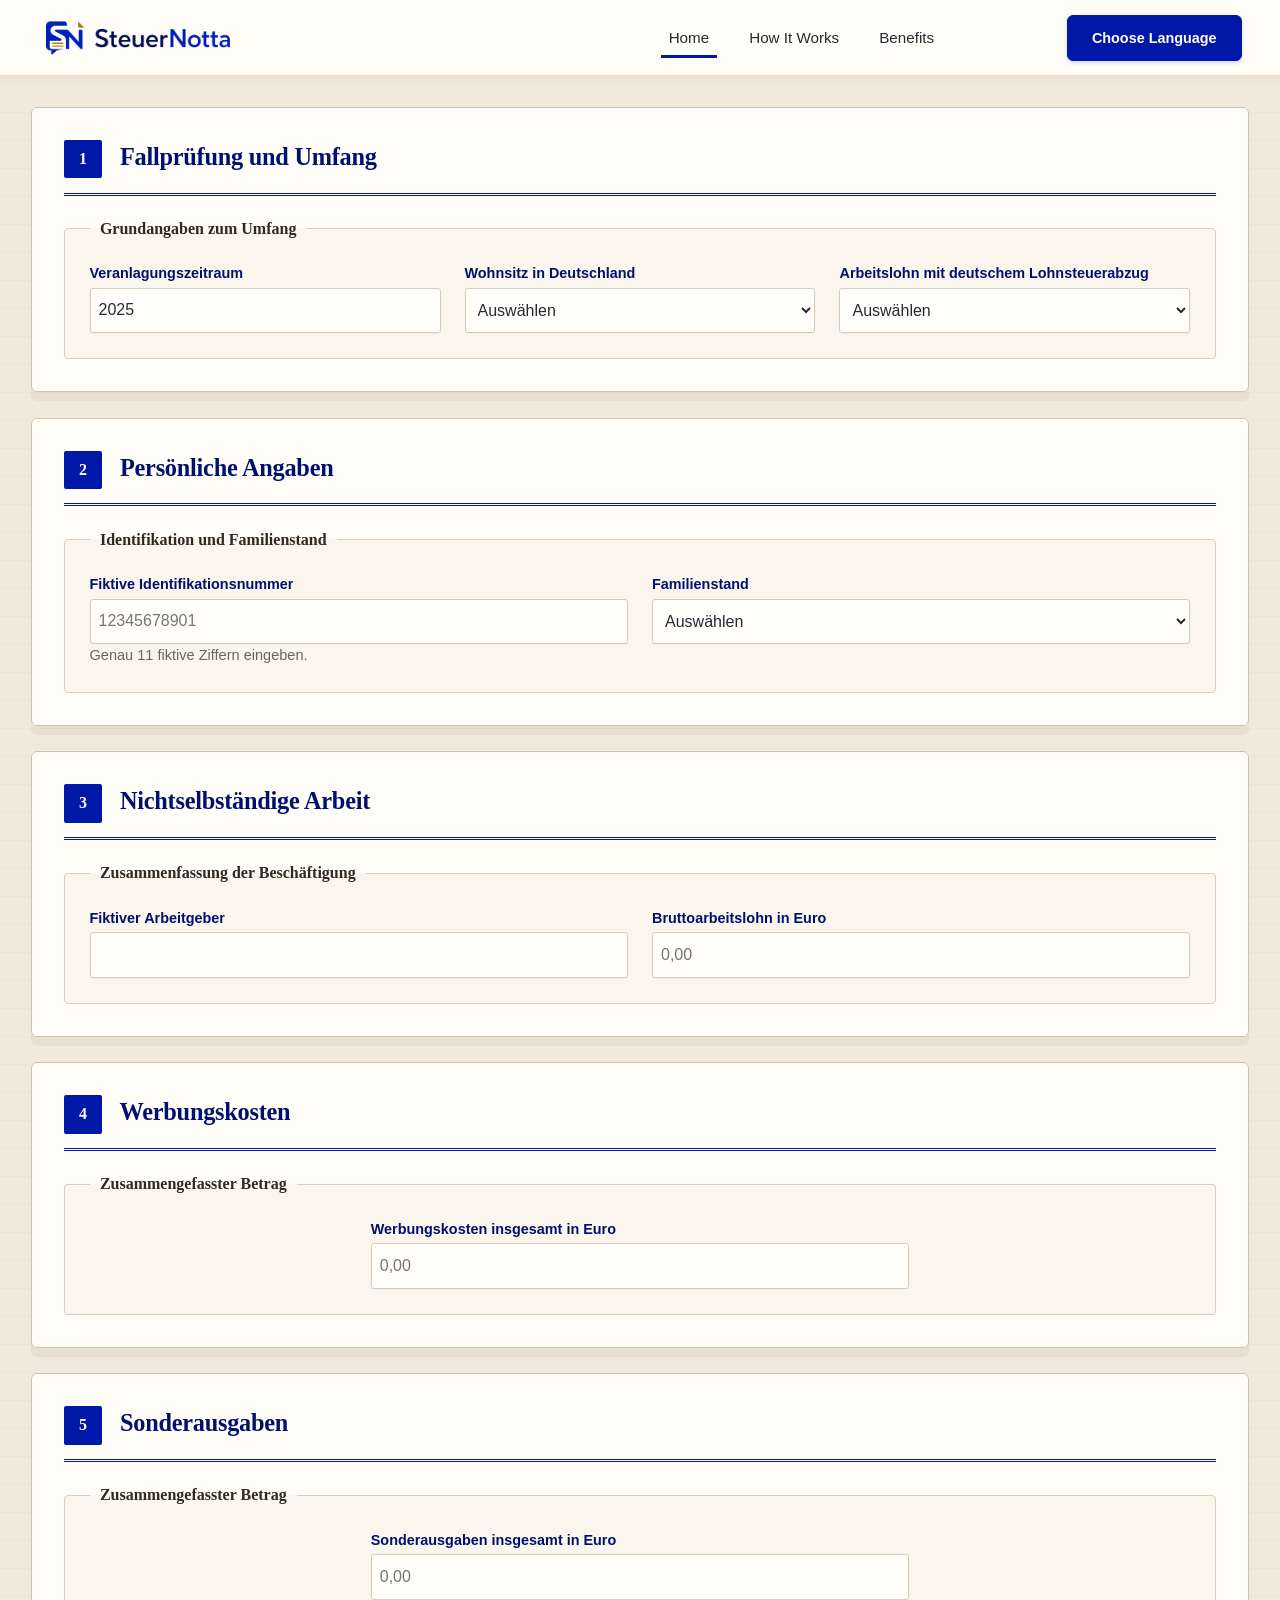
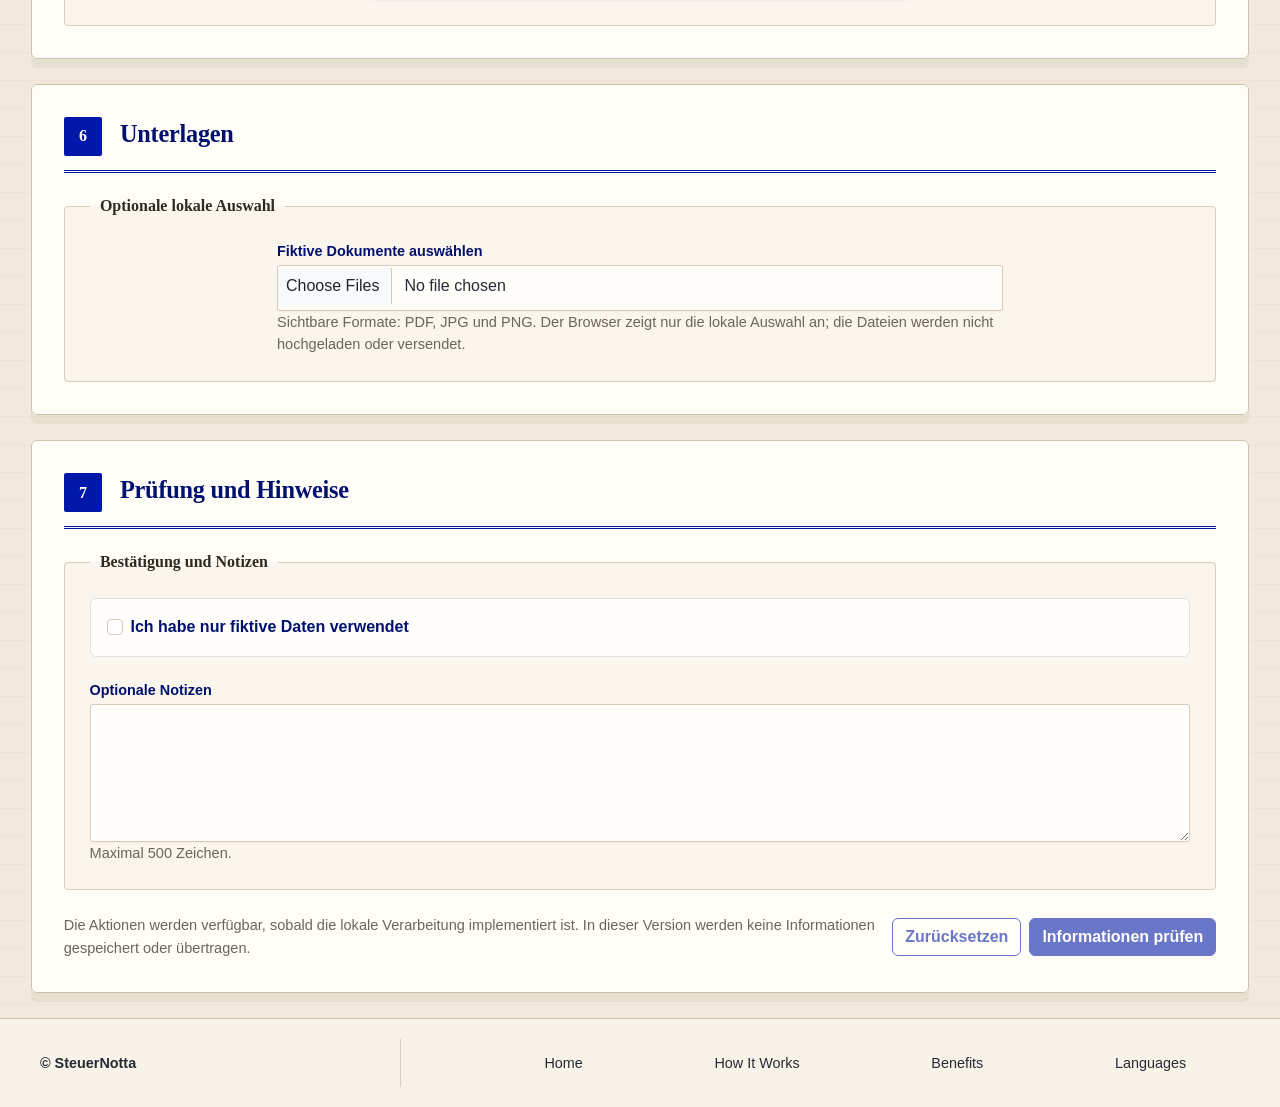
==== commit 3e8ab541: "Align form fields and refresh responsive evidence" ====
--- a/form-de-de.html
+++ b/form-de-de.html
@@ -59,11 +59,6 @@
         <form id="fallprufung-form" autocomplete="off"
             aria-label="Vereinfachter deutscher Entwurf des SteuerNotta-Formulars">
 
-            <p class="field-note">
-                Dies ist ein Frontend-Prototyp. Verwenden Sie ausschließlich fiktive Daten: Informationen und Dateien
-                werden weder gespeichert noch übertragen oder an eine Finanzbehörde gesendet.
-            </p>
-
             <!-- =========================================================
                  1. Fallprüfung und Umfang
                  ========================================================= -->
--- a/assets/css/styleform.css
+++ b/assets/css/styleform.css
@@ -523,6 +523,12 @@
     margin-top: auto;
 }
 
+#fallprufung-form [data-field-group="FULL-MAIN"] .field > input:not([type="checkbox"]):not([type="radio"]),
+#fallprufung-form [data-field-group="FULL-MAIN"] .field > select {
+    /* Aligns both personal-information controls below their labels. */
+    margin-top: 0;
+}
+
 #fallprufung-form .field > textarea {
     /* Allows users to expand longer notes without changing the width. */
     resize: vertical;
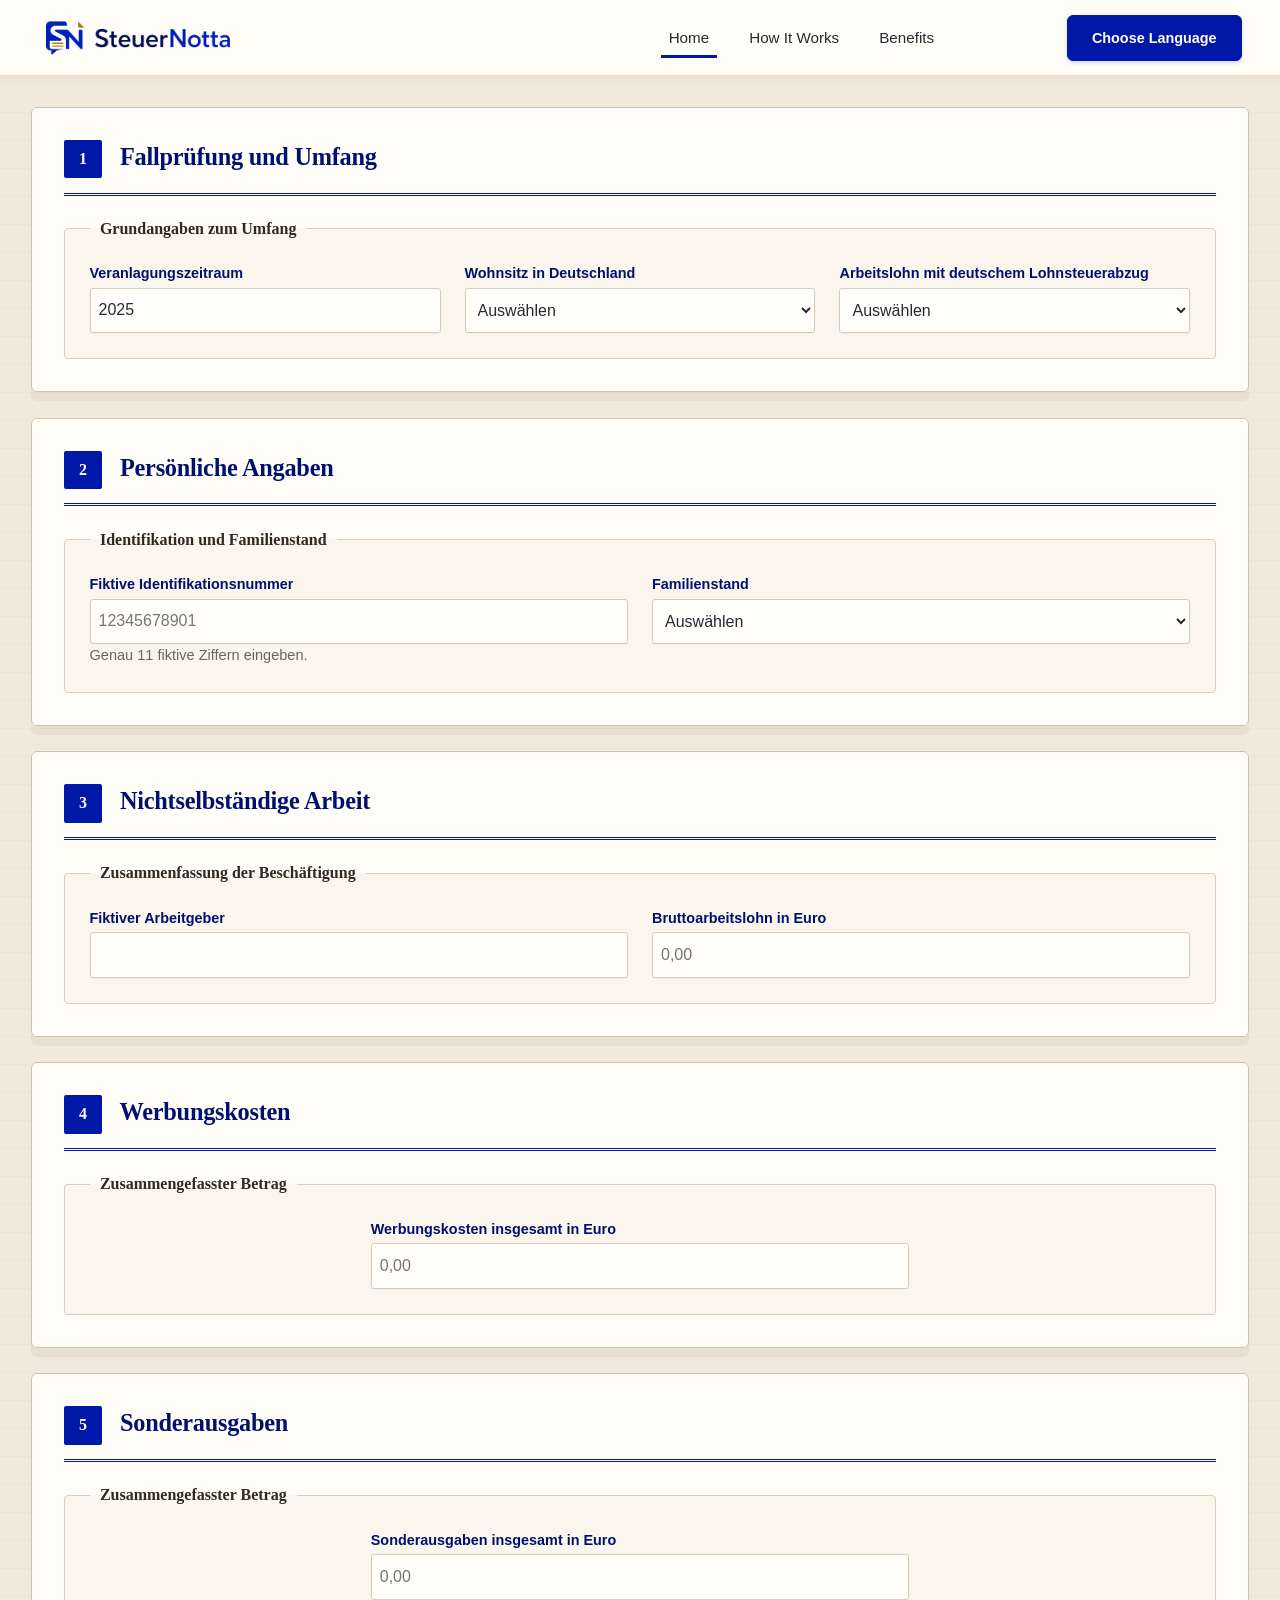
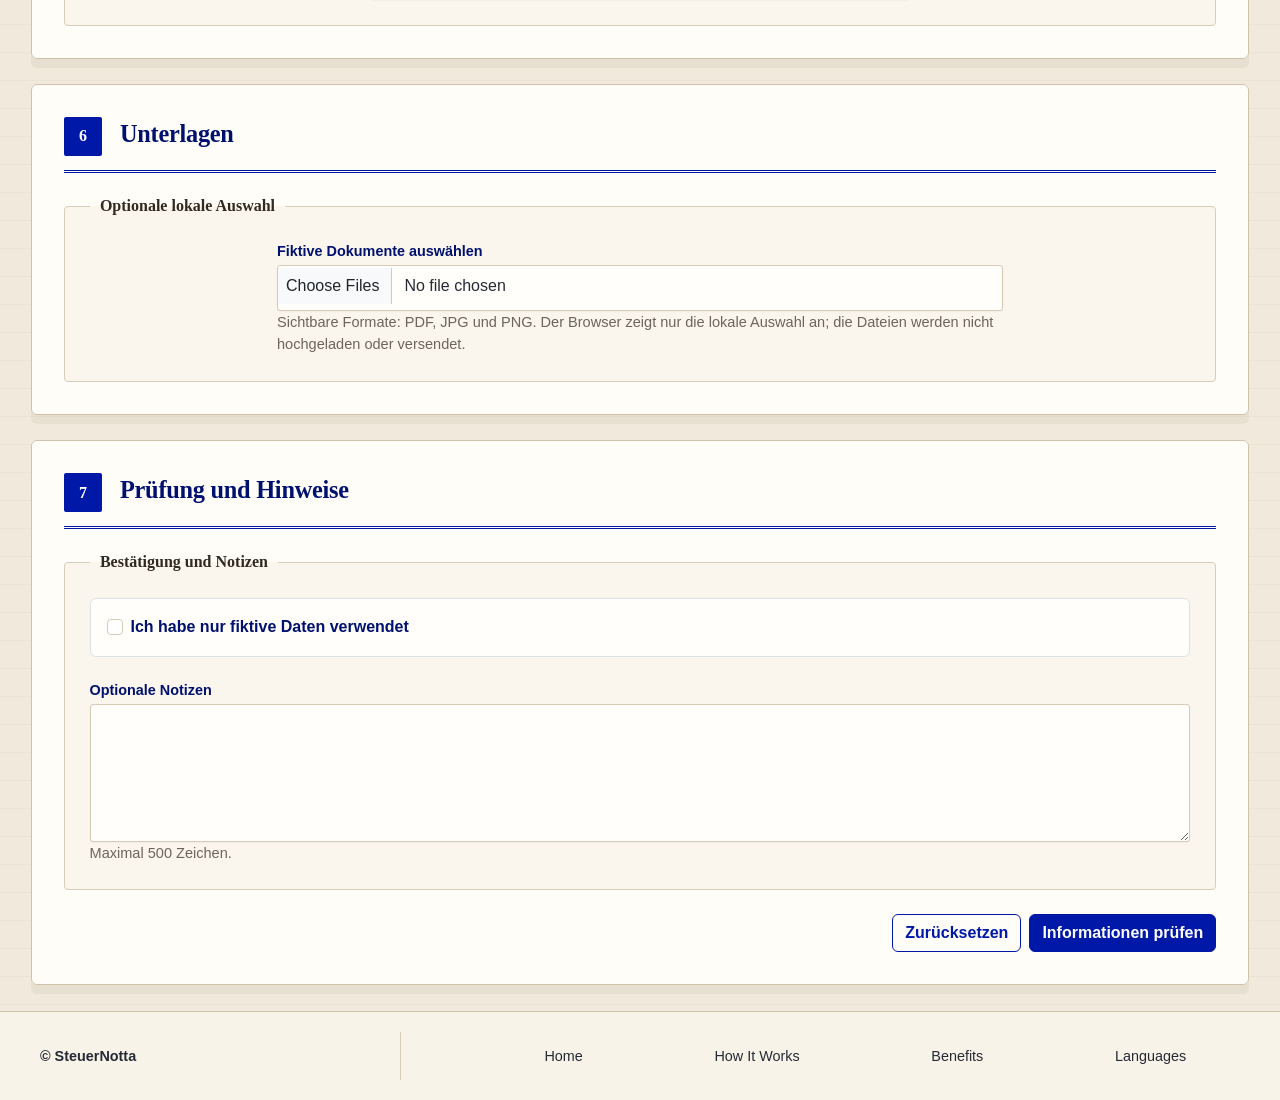
==== commit e2de62ea: "Add review confirmation modal to multilingual forms" ====
--- a/form-de-de.html
+++ b/form-de-de.html
@@ -286,23 +286,36 @@
                 </fieldset>
 
                 <div class="form-actions mt-4">
-                    <div class="d-grid gap-3 d-sm-flex align-items-sm-center justify-content-sm-between">
-                        <p id="frontend-submit-help" class="field-note mb-0">
-                            Die Aktionen werden verfügbar, sobald die lokale Verarbeitung implementiert ist. In dieser
-                            Version werden keine Informationen gespeichert oder übertragen.
-                        </p>
-
-                        <div class="d-grid gap-2 d-sm-flex flex-shrink-0">
-                            <button id="full-review-reset" class="btn btn-outline-secondary" type="reset"
-                                disabled>Zurücksetzen</button>
-                            <button id="full-review-submit" class="btn btn-primary" type="submit" disabled
-                                aria-describedby="frontend-submit-help">Informationen prüfen</button>
-                        </div>
+                    <div class="d-grid gap-2 d-sm-flex justify-content-sm-end">
+                        <button id="full-review-reset" class="btn btn-outline-secondary"
+                            type="reset">Zurücksetzen</button>
+                        <button id="full-review-submit" class="btn btn-primary" type="button" data-bs-toggle="modal"
+                            data-bs-target="#reviewSuccessModal">Informationen prüfen</button>
                     </div>
                 </div>
             </fieldset>
         </form>
     </main>
+
+    <!-- =========================================================
+         Successful review modal
+         ========================================================= -->
+    <div class="modal fade" id="reviewSuccessModal" tabindex="-1" aria-labelledby="reviewSuccessModalLabel"
+        aria-hidden="true">
+        <div class="modal-dialog modal-dialog-centered">
+            <div class="modal-content">
+                <div class="modal-header">
+                    <h2 class="modal-title fs-5" id="reviewSuccessModalLabel">Informationen erfolgreich übermittelt</h2>
+                </div>
+                <div class="modal-body">
+                    <p class="mb-0">Ihre Informationen wurden erfolgreich zur Prüfung übermittelt.</p>
+                </div>
+                <div class="modal-footer">
+                    <a class="btn btn-primary" href="index.html">Zur Startseite</a>
+                </div>
+            </div>
+        </div>
+    </div>
 
     <!-- =========================================================
          Footer
--- a/assets/css/styleform.css
+++ b/assets/css/styleform.css
@@ -725,6 +725,33 @@
 
 
 /* =========================================================
+   REVIEW SUCCESS MODAL
+   ========================================================= */
+
+#reviewSuccessModal .modal-content {
+    /* Matches the modal surface and border with the form cards. */
+    border: 1px solid var(--color-border-strong);
+    border-radius: var(--radius-section);
+    background-color: var(--color-surface);
+}
+
+#reviewSuccessModal .modal-title {
+    /* Uses the same heading style as the form sections. */
+    color: var(--color-primary-dark);
+    font-family: var(--font-heading);
+    font-weight: 700;
+}
+
+#reviewSuccessModal .btn-primary {
+    /* Applies the project palette to the homepage action. */
+    border-color: var(--color-primary);
+    background-color: var(--color-primary);
+    color: var(--color-white);
+    font-weight: 720;
+}
+
+
+/* =========================================================
    FOOTER
    ========================================================= */
 
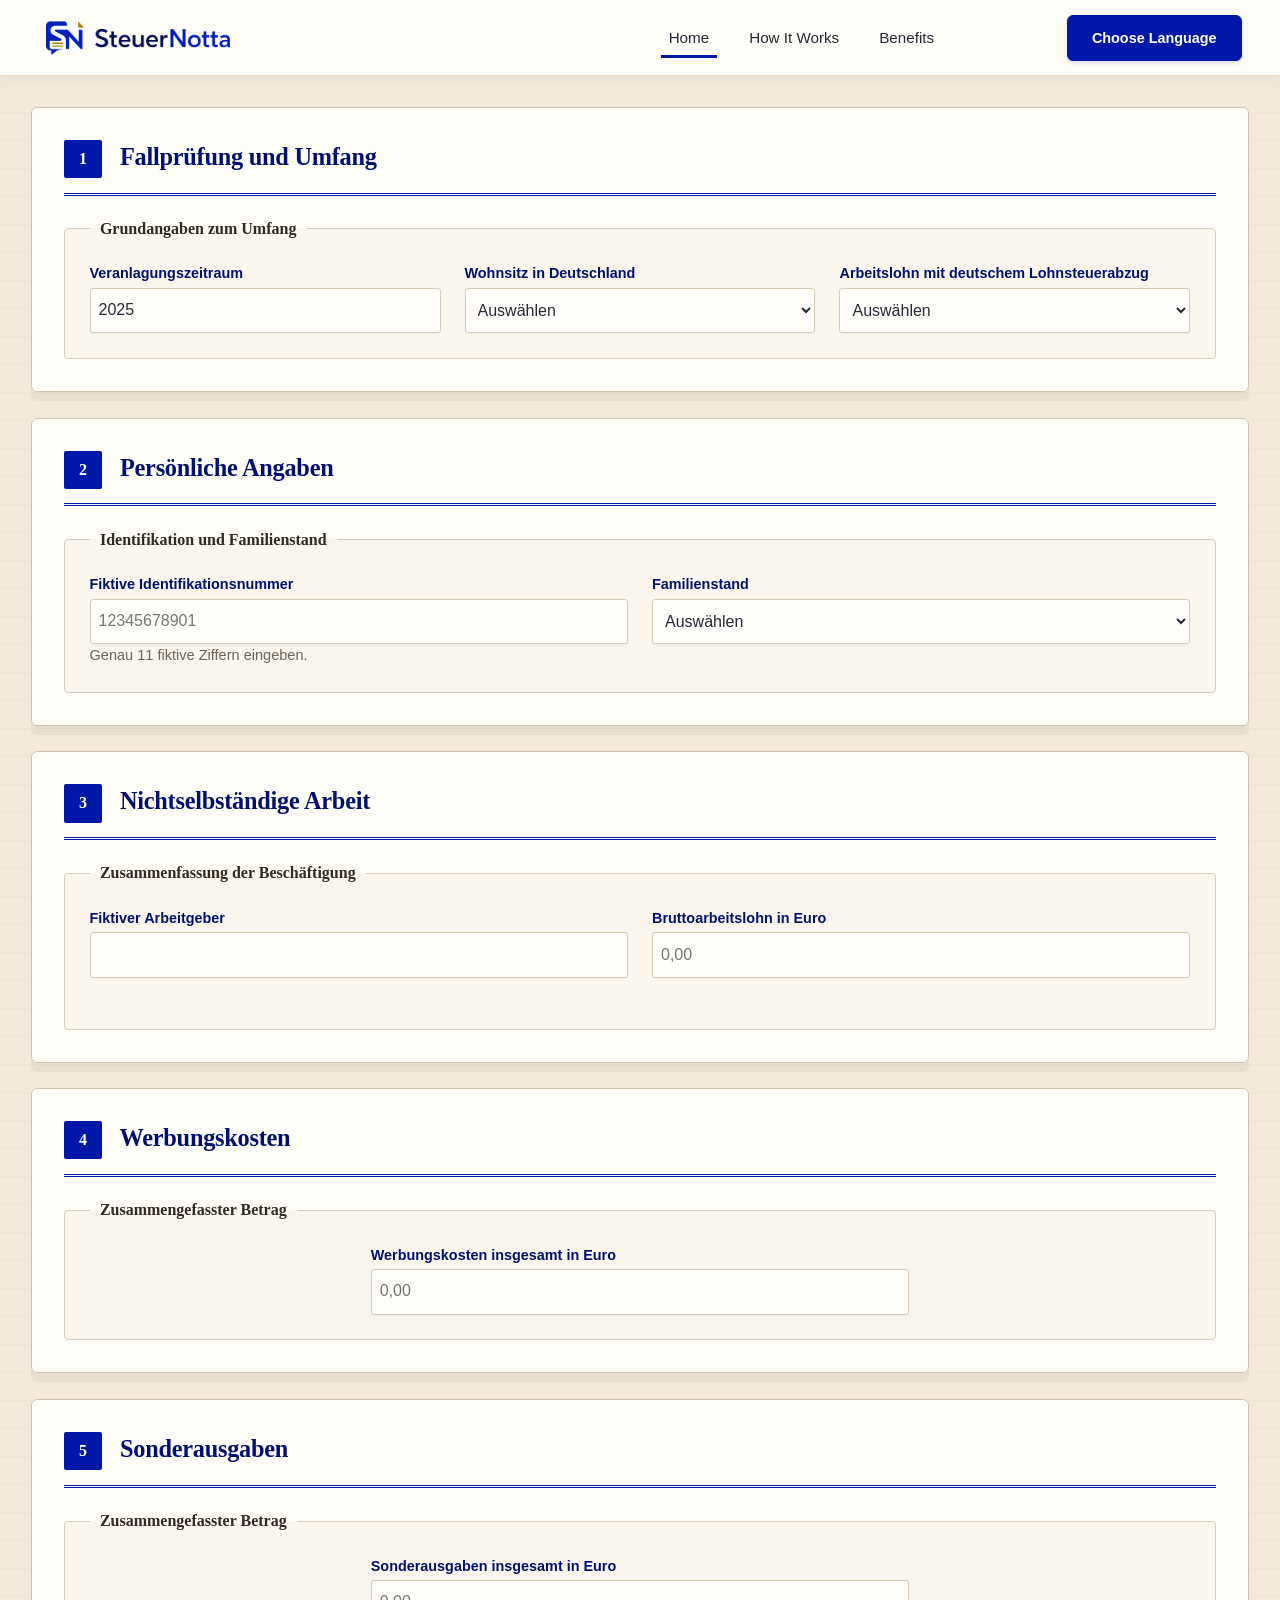
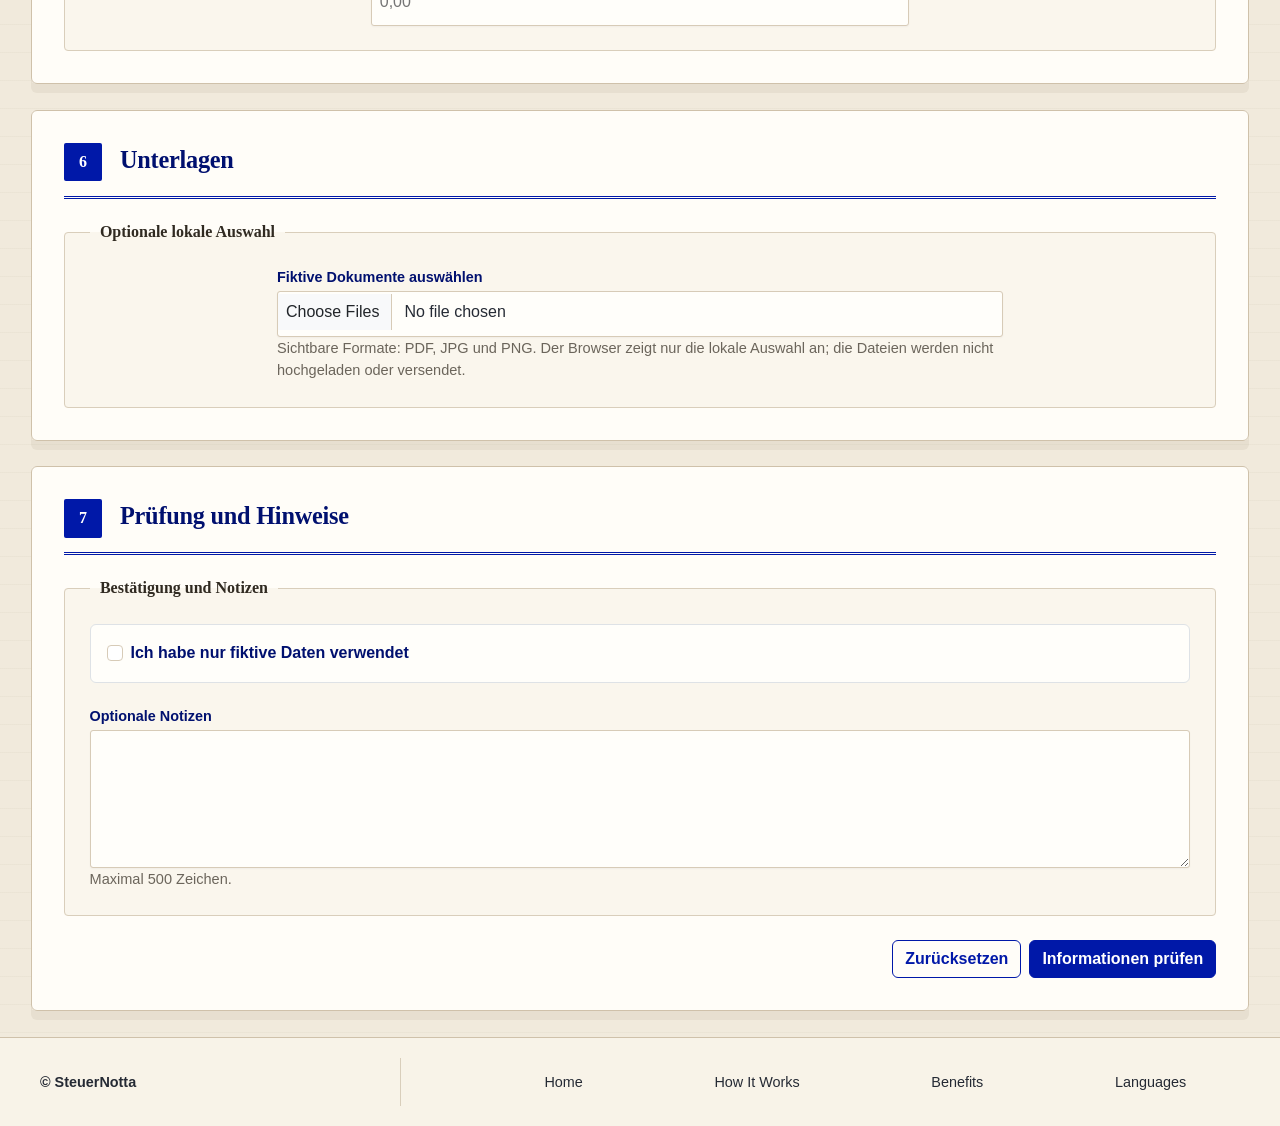
==== commit d8a92c7a: "Add multilingual inline form validation" ====
--- a/form-de-de.html
+++ b/form-de-de.html
@@ -56,7 +56,7 @@
     <main id="main-content">
         <h1 class="visually-hidden">SteuerNotta-Formular auf Deutsch</h1>
 
-        <form id="fallprufung-form" autocomplete="off"
+        <form id="fallprufung-form" class="needs-validation" autocomplete="off" novalidate
             aria-label="Vereinfachter deutscher Entwurf des SteuerNotta-Formulars">
 
             <!-- =========================================================
@@ -83,23 +83,31 @@
                             <label for="full-scope-residence">
                                 <span class="textde">Wohnsitz in Deutschland</span>
                             </label>
-                            <select id="full-scope-residence" name="full_scope_residence" required>
+                            <select id="full-scope-residence" name="full_scope_residence" required
+                                aria-describedby="full-scope-residence-error">
                                 <option value="">Auswählen</option>
                                 <option value="yes">Ja</option>
                                 <option value="partial">Teilweise</option>
                                 <option value="no">Nein</option>
                             </select>
+                            <div id="full-scope-residence-error" class="invalid-feedback">
+                                Bitte eine Option auswählen.
+                            </div>
                         </div>
 
                         <div class="field col-12 col-md-6 col-lg-4 d-flex flex-column">
                             <label for="full-scope-german-wages">
                                 <span class="textde">Arbeitslohn mit deutschem Lohnsteuerabzug</span>
                             </label>
-                            <select id="full-scope-german-wages" name="full_scope_german_wages" required>
+                            <select id="full-scope-german-wages" name="full_scope_german_wages" required
+                                aria-describedby="full-scope-german-wages-error">
                                 <option value="">Auswählen</option>
                                 <option value="yes">Ja</option>
                                 <option value="no">Nein</option>
                             </select>
+                            <div id="full-scope-german-wages-error" class="invalid-feedback">
+                                Bitte eine Option auswählen.
+                            </div>
                         </div>
                     </div>
                 </fieldset>
@@ -124,7 +132,10 @@
                             </label>
                             <input id="full-main-tax-id" name="full_main_tax_id" type="text" inputmode="numeric"
                                 maxlength="11" pattern="[0-9]{11}" placeholder="12345678901" required
-                                aria-describedby="full-main-tax-id-help">
+                                aria-describedby="full-main-tax-id-help full-main-tax-id-error">
+                            <div id="full-main-tax-id-error" class="invalid-feedback">
+                                Genau 11 fiktive Ziffern eingeben.
+                            </div>
                             <p id="full-main-tax-id-help" class="field-note">Genau 11 fiktive Ziffern eingeben.</p>
                         </div>
 
@@ -132,7 +143,8 @@
                             <label for="full-main-marital-status">
                                 <span class="textde">Familienstand</span>
                             </label>
-                            <select id="full-main-marital-status" name="full_main_marital_status" required>
+                            <select id="full-main-marital-status" name="full_main_marital_status" required
+                                aria-describedby="full-main-marital-status-error">
                                 <option value="">Auswählen</option>
                                 <option value="single">Ledig</option>
                                 <option value="married">Verheiratet</option>
@@ -141,6 +153,9 @@
                                 <option value="divorced">Geschieden</option>
                                 <option value="widowed">Verwitwet</option>
                             </select>
+                            <div id="full-main-marital-status-error" class="invalid-feedback">
+                                Bitte einen Familienstand auswählen.
+                            </div>
                         </div>
                     </div>
                 </fieldset>
@@ -163,7 +178,11 @@
                             <label for="full-emp-employer">
                                 <span class="textde">Fiktiver Arbeitgeber</span>
                             </label>
-                            <input id="full-emp-employer" name="full_emp_employer" type="text" maxlength="80" required>
+                            <input id="full-emp-employer" name="full_emp_employer" type="text" maxlength="80" required
+                                aria-describedby="full-emp-employer-error">
+                            <div id="full-emp-employer-error" class="invalid-feedback">
+                                Bitte einen fiktiven Arbeitgeber eingeben.
+                            </div>
                         </div>
 
                         <div class="field col-12 col-md-6 d-flex flex-column">
@@ -171,7 +190,11 @@
                                 <span class="textde">Bruttoarbeitslohn in Euro</span>
                             </label>
                             <input id="full-emp-gross-wages" name="full_emp_gross_wages" type="number" inputmode="decimal"
-                                min="0" step="0.01" placeholder="0,00" required>
+                                min="0" step="0.01" placeholder="0,00" required
+                                aria-describedby="full-emp-gross-wages-error">
+                            <div id="full-emp-gross-wages-error" class="invalid-feedback">
+                                Einen gültigen Betrag größer oder gleich 0 eingeben.
+                            </div>
                         </div>
                     </div>
                 </fieldset>
@@ -195,7 +218,11 @@
                                 <span class="textde">Werbungskosten insgesamt in Euro</span>
                             </label>
                             <input id="full-work-expenses" name="full_work_expenses" type="number" inputmode="decimal"
-                                min="0" step="0.01" placeholder="0,00">
+                                min="0" step="0.01" placeholder="0,00"
+                                aria-describedby="full-work-expenses-error">
+                            <div id="full-work-expenses-error" class="invalid-feedback">
+                                Einen gültigen Betrag größer oder gleich 0 eingeben.
+                            </div>
                         </div>
                     </div>
                 </fieldset>
@@ -219,7 +246,11 @@
                                 <span class="textde">Sonderausgaben insgesamt in Euro</span>
                             </label>
                             <input id="full-ded-special-expenses" name="full_ded_special_expenses" type="number"
-                                inputmode="decimal" min="0" step="0.01" placeholder="0,00">
+                                inputmode="decimal" min="0" step="0.01" placeholder="0,00"
+                                aria-describedby="full-ded-special-expenses-error">
+                            <div id="full-ded-special-expenses-error" class="invalid-feedback">
+                                Einen gültigen Betrag größer oder gleich 0 eingeben.
+                            </div>
                         </div>
                     </div>
                 </fieldset>
@@ -268,10 +299,13 @@
                     <div class="review-check border rounded p-3 mb-4">
                         <div class="form-check mb-0">
                             <input id="full-review-confirmed" class="form-check-input" name="full_review_confirmed"
-                                type="checkbox" value="1" required>
+                                type="checkbox" value="1" required aria-describedby="full-review-confirmed-error">
                             <label class="form-check-label" for="full-review-confirmed">
                                 <span class="textde">Ich habe nur fiktive Daten verwendet</span>
                             </label>
+                            <div id="full-review-confirmed-error" class="invalid-feedback">
+                                Bitte bestätigen, dass nur fiktive Daten verwendet wurden.
+                            </div>
                         </div>
                     </div>
 
@@ -289,8 +323,8 @@
                     <div class="d-grid gap-2 d-sm-flex justify-content-sm-end">
                         <button id="full-review-reset" class="btn btn-outline-secondary"
                             type="reset">Zurücksetzen</button>
-                        <button id="full-review-submit" class="btn btn-primary" type="button" data-bs-toggle="modal"
-                            data-bs-target="#reviewSuccessModal">Informationen prüfen</button>
+                        <button id="full-review-submit" class="btn btn-primary" type="submit">Informationen
+                            prüfen</button>
                     </div>
                 </div>
             </fieldset>
@@ -300,8 +334,8 @@
     <!-- =========================================================
          Successful review modal
          ========================================================= -->
-    <div class="modal fade" id="reviewSuccessModal" tabindex="-1" aria-labelledby="reviewSuccessModalLabel"
-        aria-hidden="true">
+    <div class="modal fade" id="reviewSuccessModal" tabindex="-1" role="dialog"
+        aria-labelledby="reviewSuccessModalLabel" aria-hidden="true">
         <div class="modal-dialog modal-dialog-centered">
             <div class="modal-content">
                 <div class="modal-header">
@@ -336,6 +370,36 @@
     <script src="https://cdn.jsdelivr.net/npm/bootstrap@5.3.8/dist/js/bootstrap.bundle.min.js"
         integrity="sha384-FKyoEForCGlyvwx9Hj09JcYn3nv7wiPVlz7YYwJrWVcXK/BmnVDxM+D2scQbITxI"
         crossorigin="anonymous"></script>
+
+    <!-- Form validation and successful review modal -->
+    <script>
+        const reviewForm = document.querySelector("#fallprufung-form");
+        const reviewModalElement = document.querySelector("#reviewSuccessModal");
+
+        // Validate every constrained field before opening the review modal.
+        reviewForm.addEventListener("submit", function (event) {
+            event.preventDefault();
+
+            // Display feedback for every invalid field.
+            reviewForm.classList.add("was-validated");
+
+            if (!reviewForm.checkValidity()) {
+                // Move keyboard focus to the first invalid field.
+                const firstInvalidField = reviewForm.querySelector("input:invalid, select:invalid, textarea:invalid");
+                firstInvalidField.focus();
+                return;
+            }
+
+            // Open the confirmation modal only after validation succeeds.
+            const reviewModal = bootstrap.Modal.getOrCreateInstance(reviewModalElement);
+            reviewModal.show();
+        });
+
+        // Hide validation feedback when the form is reset.
+        reviewForm.addEventListener("reset", function () {
+            reviewForm.classList.remove("was-validated");
+        });
+    </script>
 </body>
 
 </html>
--- a/assets/css/styleform.css
+++ b/assets/css/styleform.css
@@ -29,6 +29,8 @@
     --color-heading: #302a21;
     --color-text-muted: #6b655b;
     --color-translation: #736b60;
+    --color-error: #b42318;
+    --color-error-focus: rgba(180, 35, 24, 0.15);
 
     /* Borders */
     --color-border: #d7cbb7;
@@ -568,6 +570,74 @@
 
 
 /* =========================================================
+   FORM VALIDATION FEEDBACK
+   ========================================================= */
+
+#fallprufung-form .invalid-feedback {
+    /* Keeps validation messages hidden before the first review attempt. */
+    display: none;
+    width: 100%;
+    margin-top: 0.3rem;
+    color: var(--color-error);
+    font-size: 0.85rem;
+    font-weight: 650;
+}
+
+#fallprufung-form.was-validated .field > input:not([type="checkbox"]):not([type="radio"]):invalid,
+#fallprufung-form.was-validated .field > select:invalid,
+#fallprufung-form.was-validated .field > textarea:invalid,
+#fallprufung-form.was-validated .form-check-input:invalid {
+    /* Highlights every invalid control after validation begins. */
+    border-color: var(--color-error);
+}
+
+#fallprufung-form.was-validated .field > input:not([type="checkbox"]):not([type="radio"]):invalid:focus,
+#fallprufung-form.was-validated .field > select:invalid:focus,
+#fallprufung-form.was-validated .field > textarea:invalid:focus,
+#fallprufung-form.was-validated .form-check-input:invalid:focus {
+    /* Uses the error color for the focused invalid control. */
+    box-shadow: 0 0 0 0.25rem var(--color-error-focus);
+}
+
+#fallprufung-form.was-validated .field > input:invalid ~ .invalid-feedback,
+#fallprufung-form.was-validated .field > select:invalid ~ .invalid-feedback,
+#fallprufung-form.was-validated .field > textarea:invalid ~ .invalid-feedback,
+#fallprufung-form.was-validated .form-check-input:invalid ~ .invalid-feedback {
+    /* Displays the message belonging to every invalid control. */
+    display: block;
+}
+
+#fallprufung-form [data-field-group="FULL-EMP"] .invalid-feedback {
+    /* Reserves feedback space so the paired employment controls do not move. */
+    display: block;
+    visibility: hidden;
+}
+
+#fallprufung-form.was-validated [data-field-group="FULL-EMP"] input:invalid ~ .invalid-feedback {
+    /* Reveals each employment message without changing the control position. */
+    visibility: visible;
+}
+
+#fallprufung-form.was-validated .field > input:invalid ~ .field-note {
+    /* Replaces repeated helper text with the validation message while invalid. */
+    display: none;
+}
+
+#fallprufung-form.was-validated .form-control:valid {
+    /* Prevents Bootstrap's valid state from changing optional controls to green. */
+    padding-right: 0.85rem;
+    border-color: var(--color-border);
+    background-image: none;
+}
+
+#fallprufung-form.was-validated .form-check-input:valid:checked {
+    /* Keeps a valid checked confirmation inside the project palette. */
+    border-color: var(--color-primary);
+    background-color: var(--color-primary);
+}
+
+
+/* =========================================================
    CHECKBOXES AND RADIO CONTROLS
    ========================================================= */
 
